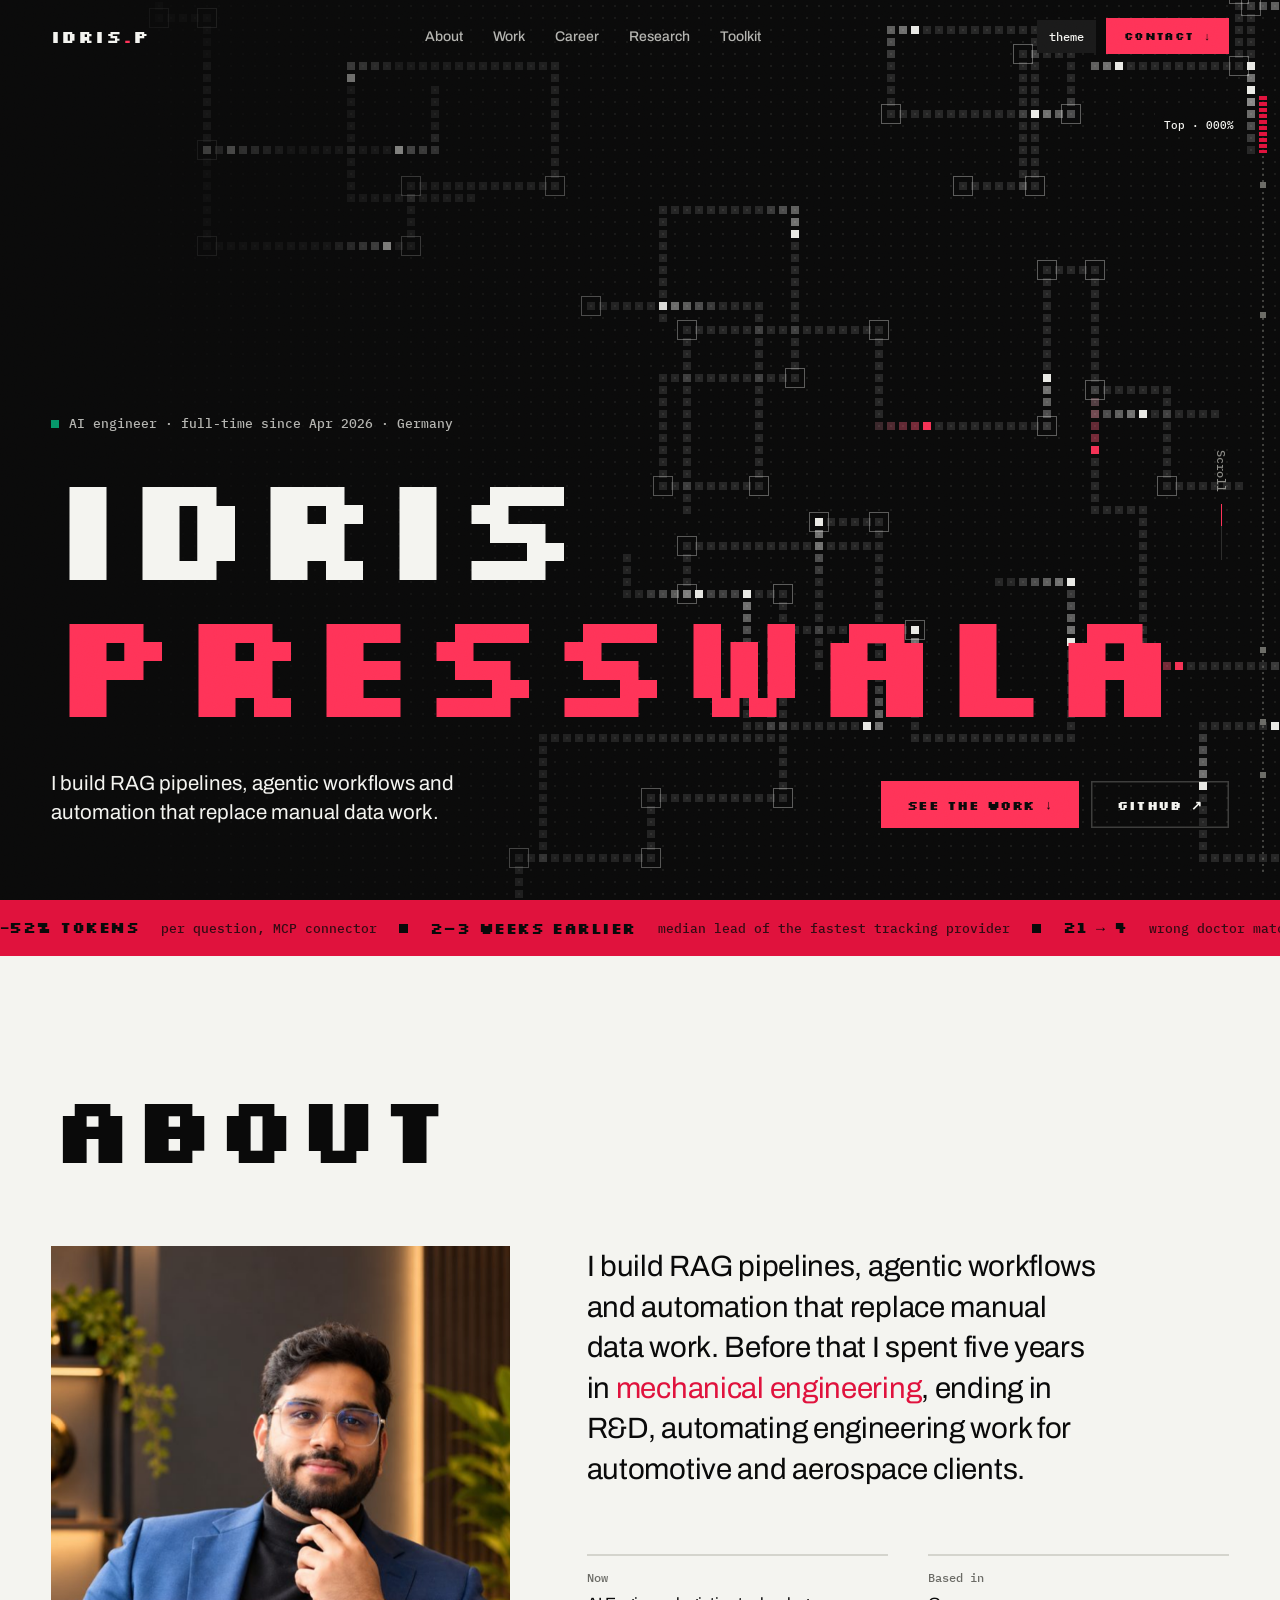
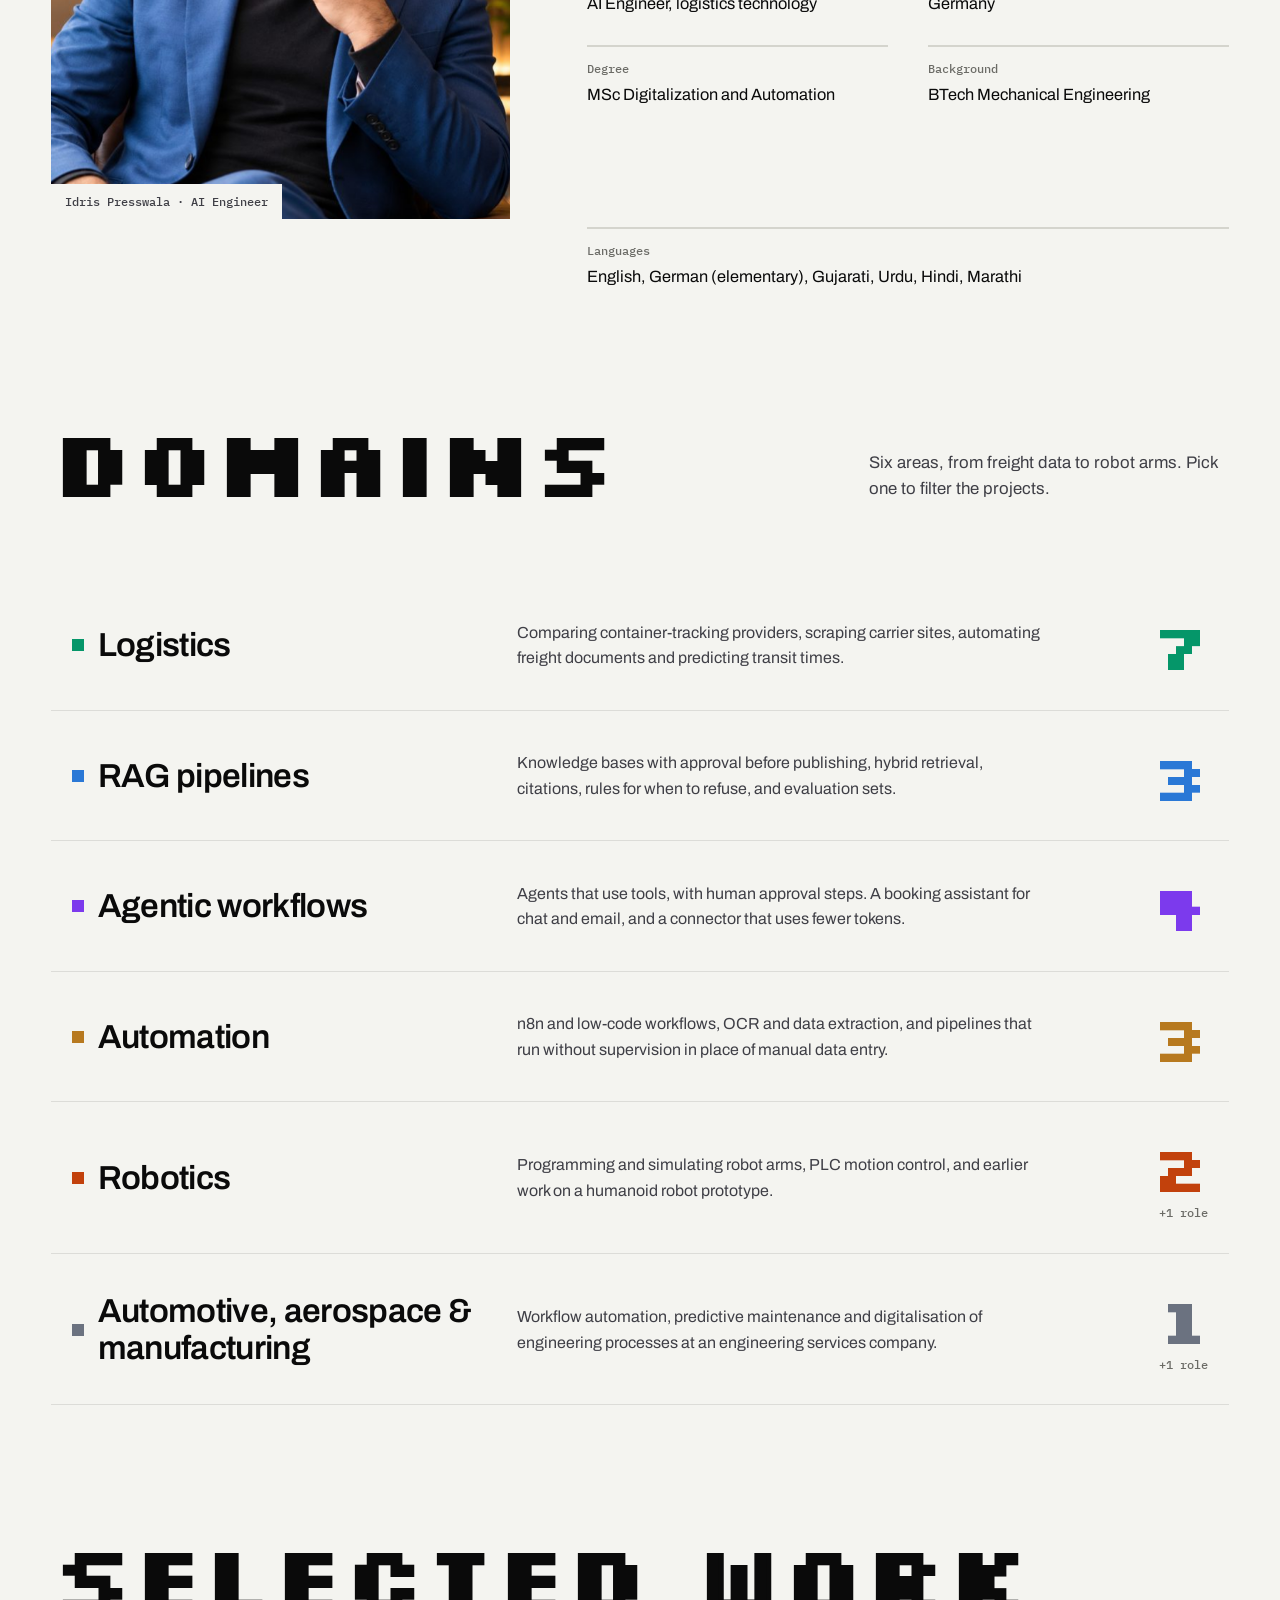
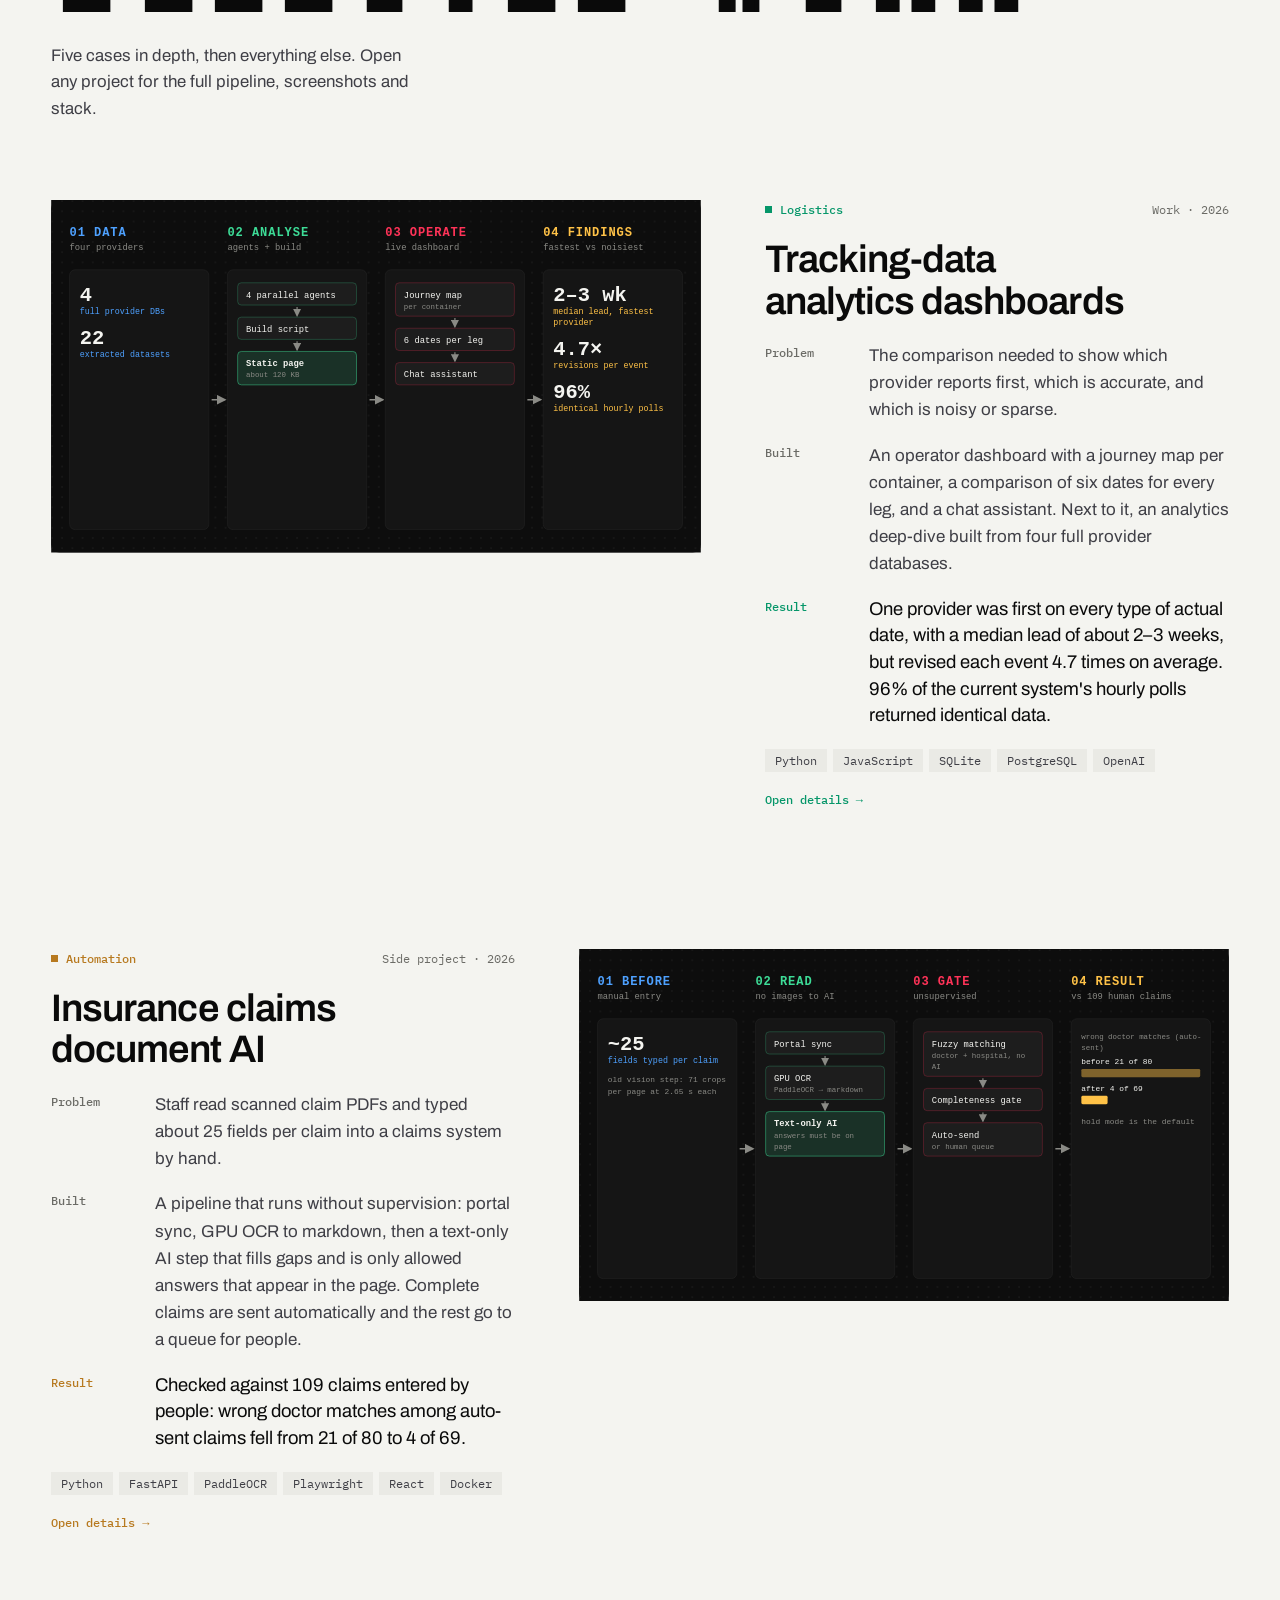
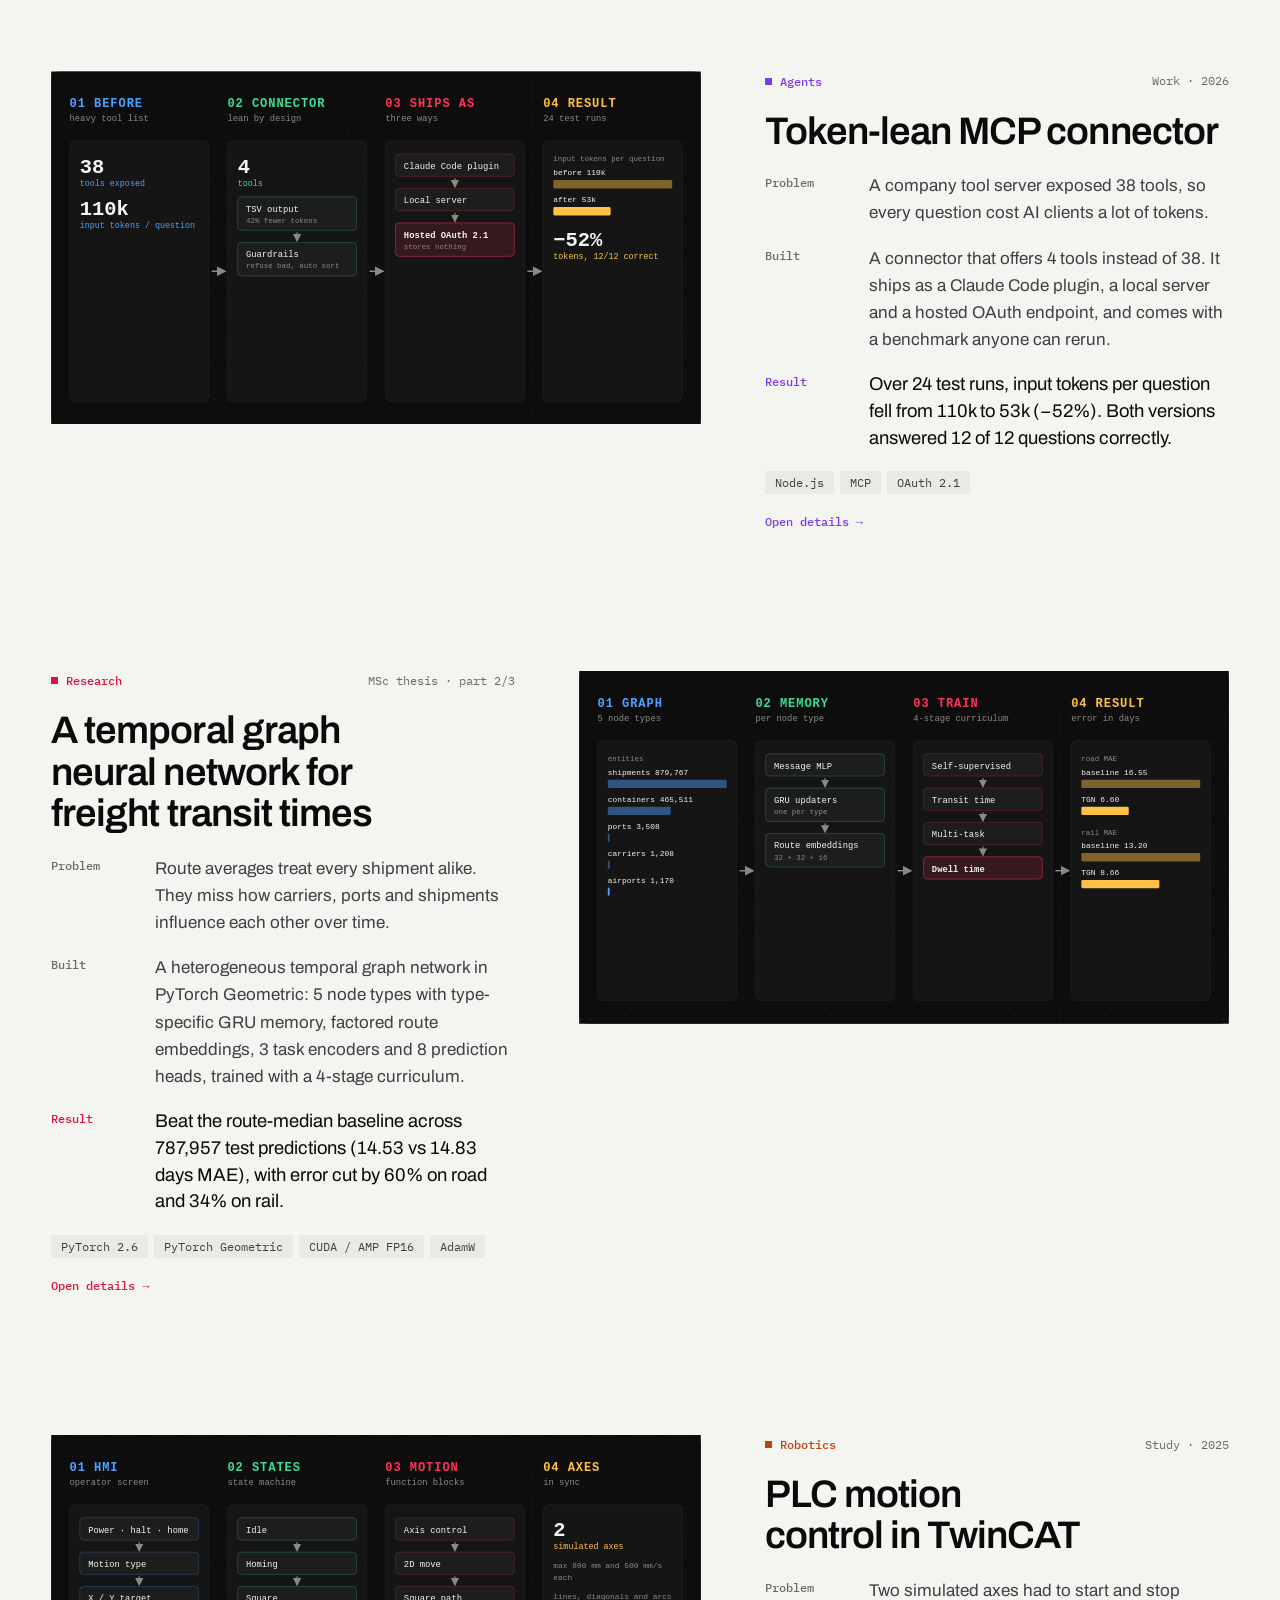
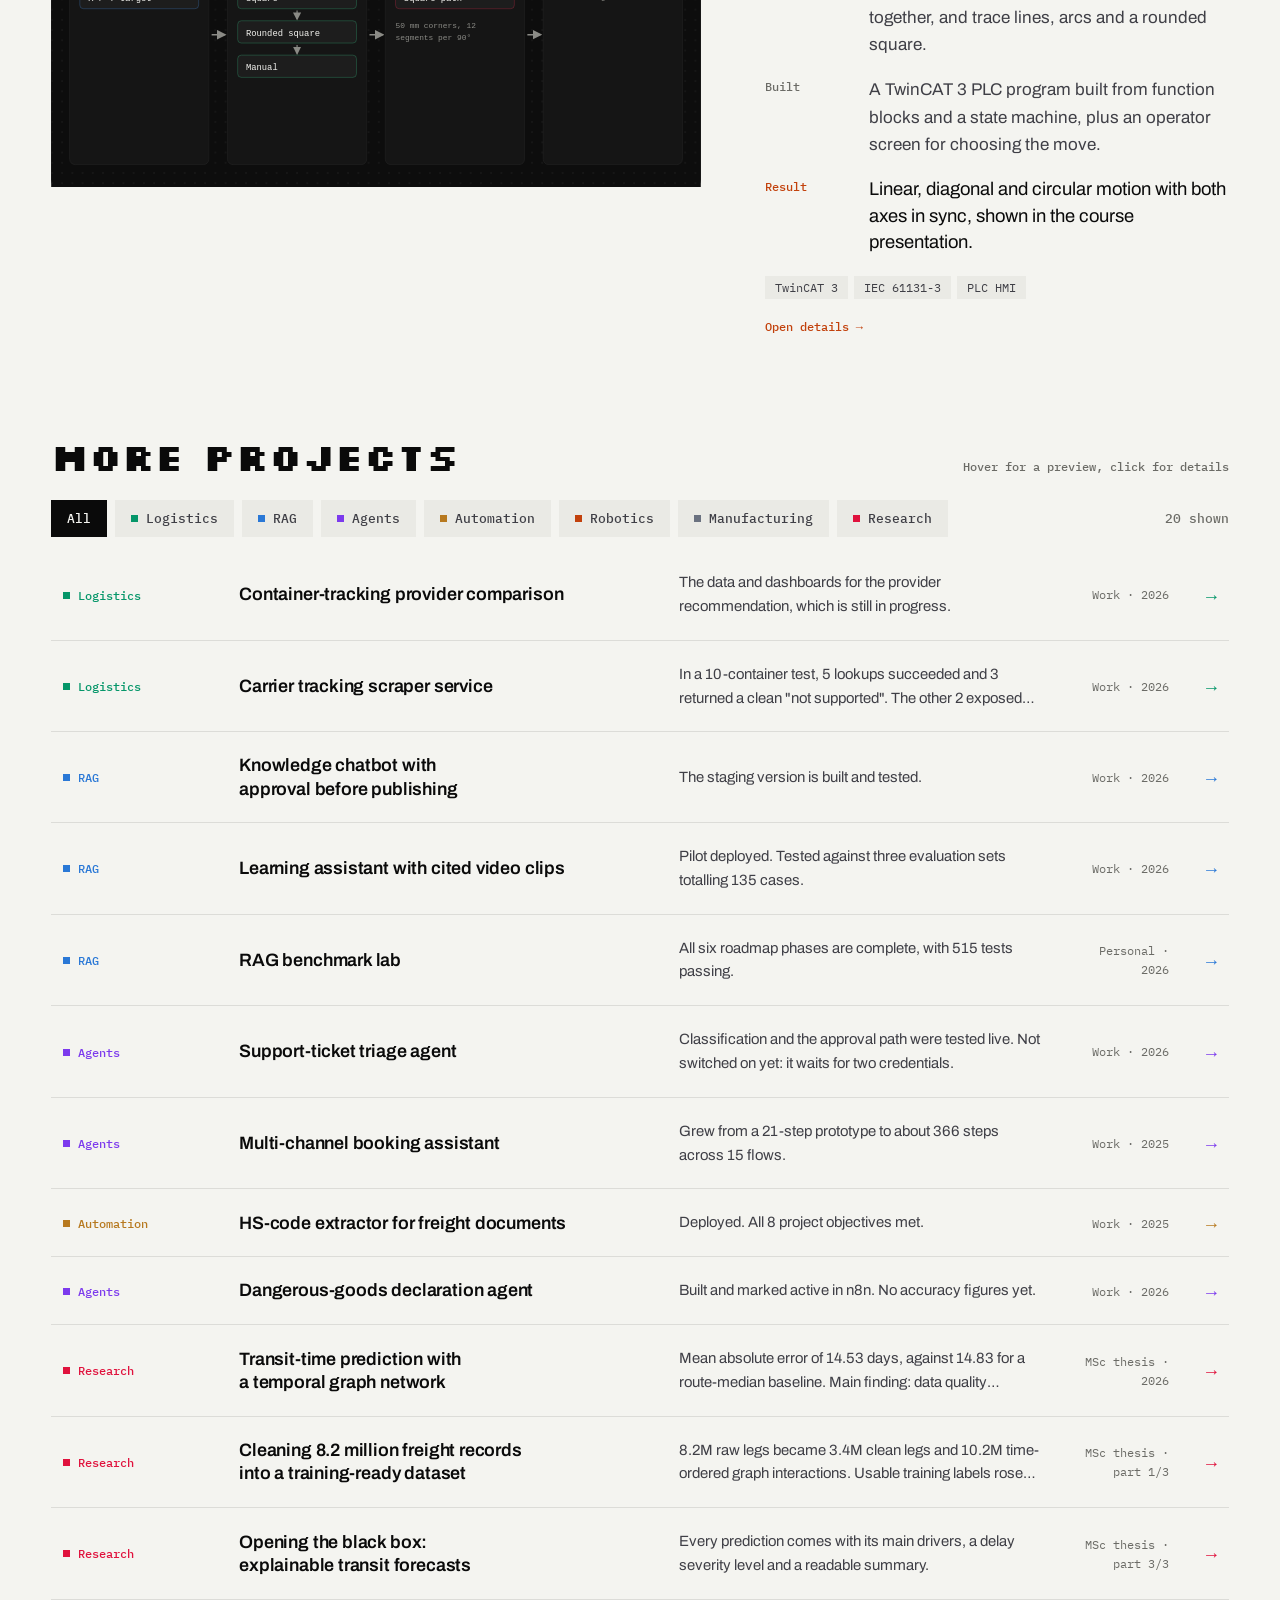
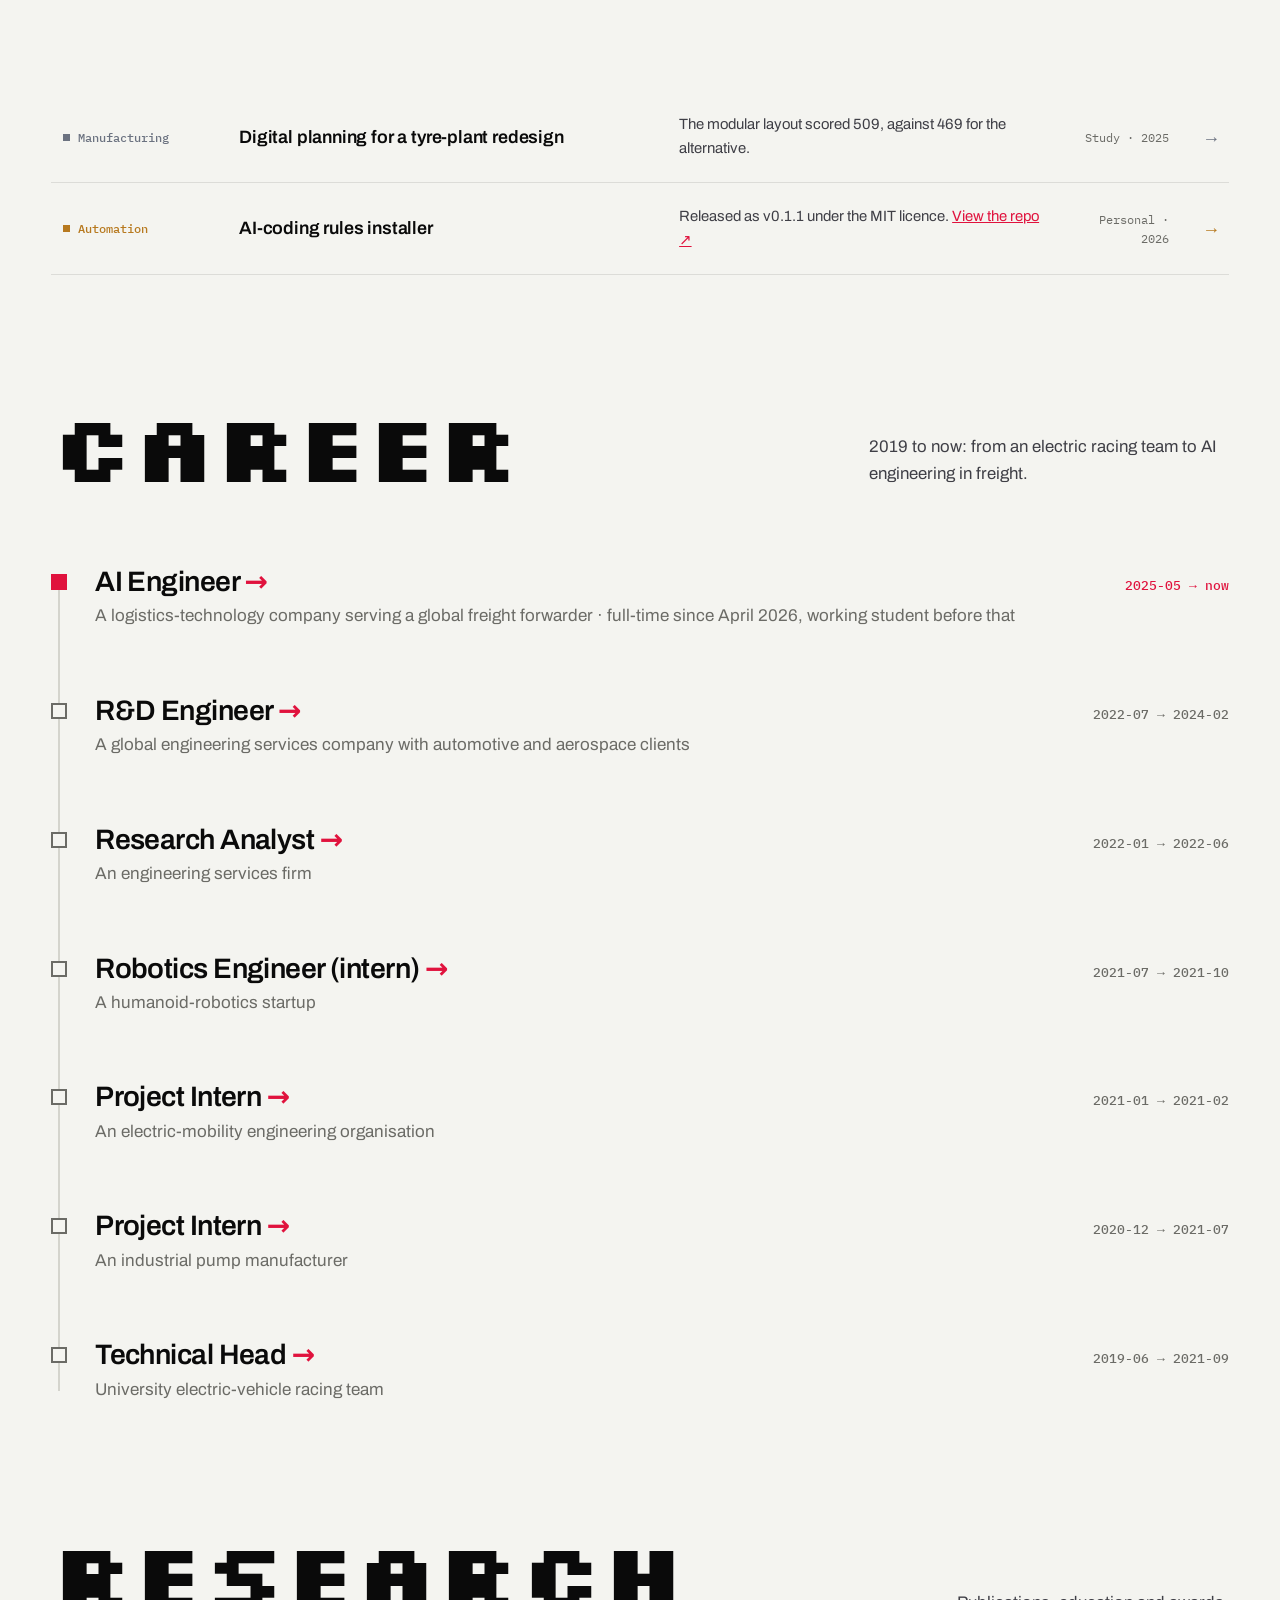
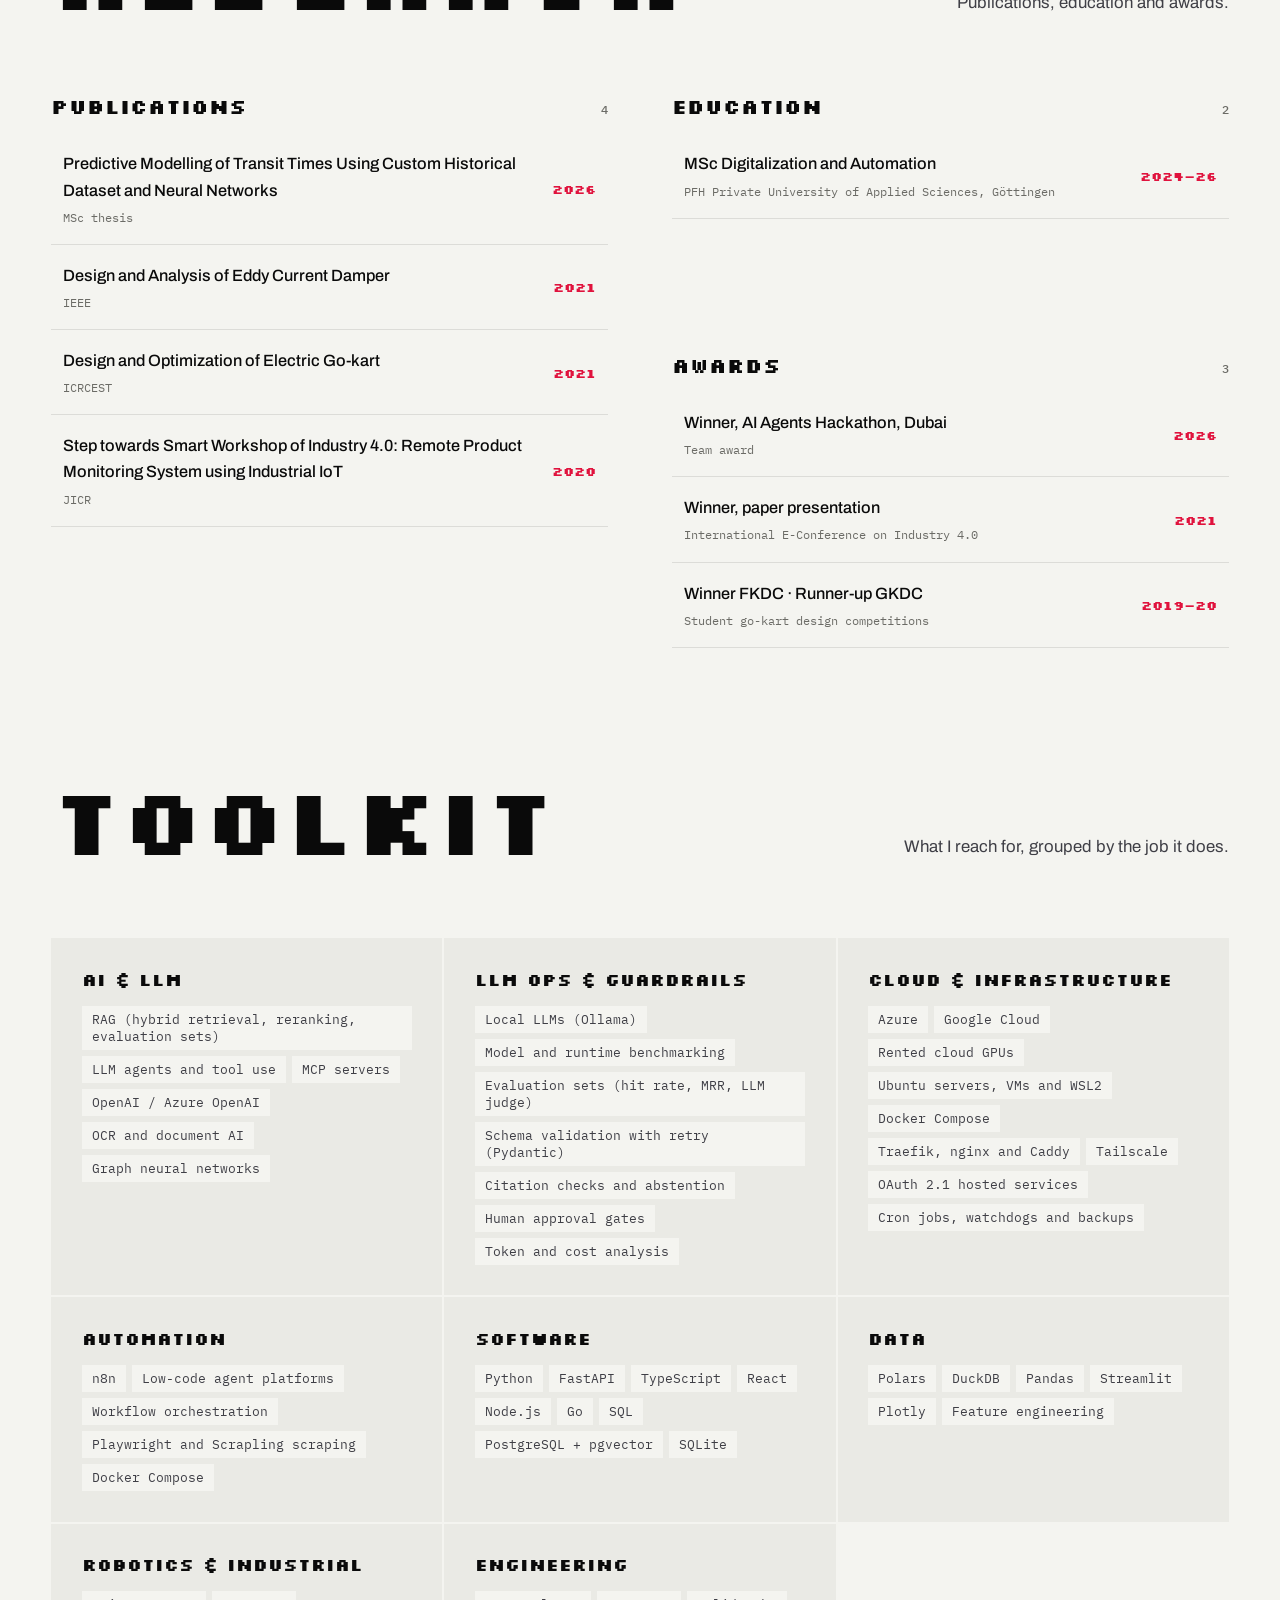
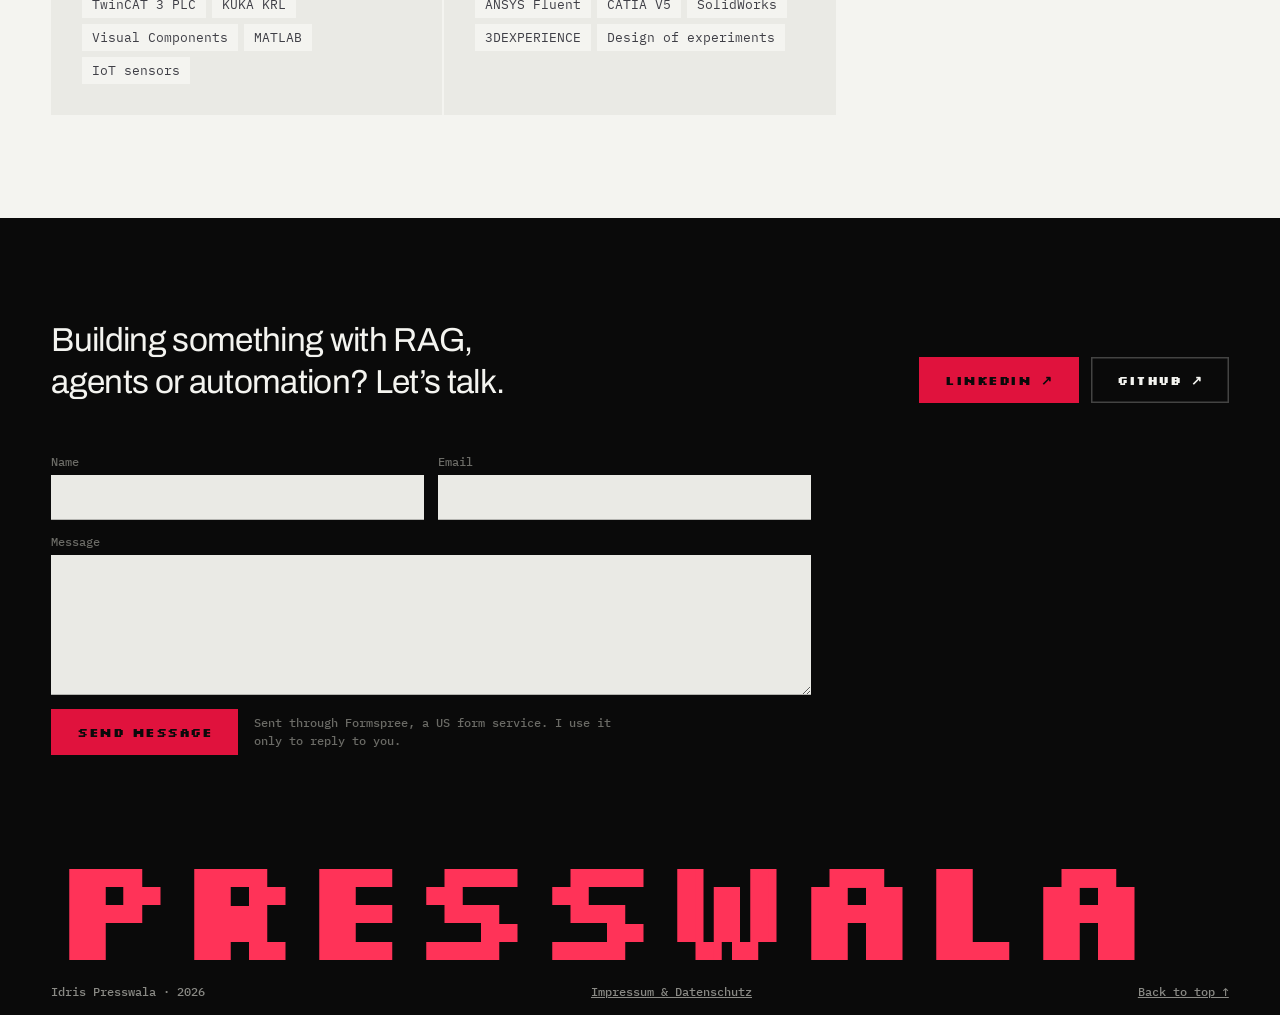
==== index.html @ 9061559e "Add infrastructure details, legal page and fix sent panel Co-Authored-By: Claude Opus 5.5 <noreply@a" ====
<!doctype html>
<html lang="en">
<head>
<meta charset="utf-8">
<meta name="viewport" content="width=device-width, initial-scale=1, viewport-fit=cover">
<title>Idris Presswala</title>
<meta name="claude:viewport-fit-sides" content="cover">
<meta name="description" content="AI engineer: RAG pipelines, agentic workflows and automation for logistics and industry.">
<link rel="stylesheet" href="fonts/fonts.css">
<style>
/* Pixel-signature, dark-first. One ink, one accent, surfaces by tone step. Motion is layered on top and switched off for reduced motion. */
:root{
  --bg:#0a0a0a; --fg:#f4f4f0; --dim:#b4b4b0; --faint:#7d7d78; --accent:#ff3358;
  --s1:#121212; --s2:#1a1a1a; --s3:#242424;
  --border:rgba(244,244,240,.1); --border-hi:rgba(244,244,240,.22); --panel:rgba(244,244,240,.05);
  --ink-on-accent:#0a0a0a;
  --ok:#34d399; --warn:#f5a623; --violet:#a78bfa; --blue:#4f9bf0; --orange:#f07a45; --grey:#a1a1aa;
  --display:"Silkscreen",ui-monospace,monospace;
  --body:"Archivo",system-ui,-apple-system,"Segoe UI",sans-serif;
  --mono:"IBM Plex Mono",ui-monospace,Consolas,monospace;
  --g:clamp(16px,4vw,56px); --max:1440px;
  --ease:cubic-bezier(.16,1,.3,1);
  color-scheme:dark;
}
@media (prefers-color-scheme:light){:root:not([data-theme="dark"]){
  --bg:#f4f4f0; --fg:#0a0a0a; --dim:#3f3f46; --faint:#6b6b66; --accent:#e0123d;
  --s1:#eaeae5; --s2:#e0e0da; --s3:#d4d4cd;
  --border:rgba(10,10,10,.1); --border-hi:rgba(10,10,10,.24); --panel:rgba(10,10,10,.04);
  --ok:#059669; --warn:#b7791f; --violet:#7c3aed; --blue:#2a78d6; --orange:#c2410c; --grey:#6b7280;
  color-scheme:light}}
:root[data-theme="light"]{
  --bg:#f4f4f0; --fg:#0a0a0a; --dim:#3f3f46; --faint:#6b6b66; --accent:#e0123d;
  --s1:#eaeae5; --s2:#e0e0da; --s3:#d4d4cd;
  --border:rgba(10,10,10,.1); --border-hi:rgba(10,10,10,.24); --panel:rgba(10,10,10,.04);
  --ok:#059669; --warn:#b7791f; --violet:#7c3aed; --blue:#2a78d6; --orange:#c2410c; --grey:#6b7280;
  color-scheme:light}

*{box-sizing:border-box}
html.lenis,html.lenis body{height:auto}
.lenis.lenis-smooth{scroll-behavior:auto!important}
.lenis.lenis-smooth [data-lenis-prevent]{overscroll-behavior:contain}
.lenis.lenis-stopped{overflow:hidden}
body{margin:0;background:var(--bg);color:var(--fg);font:400 17px/1.6 var(--body);-webkit-font-smoothing:antialiased;overflow-x:clip}
body::after{content:"";position:fixed;inset:0;pointer-events:none;z-index:90;opacity:.05;mix-blend-mode:overlay;
  background-image:url("data:image/svg+xml,%3Csvg xmlns='http://www.w3.org/2000/svg' width='160' height='160'%3E%3Cfilter id='n'%3E%3CfeTurbulence type='fractalNoise' baseFrequency='.9' numOctaves='2' stitchTiles='stitch'/%3E%3C/filter%3E%3Crect width='100%25' height='100%25' filter='url(%23n)'/%3E%3C/svg%3E")}
::selection{background:var(--accent);color:var(--ink-on-accent)}
a{color:inherit}
a:focus-visible,button:focus-visible{outline:2px solid var(--accent);outline-offset:3px}
h1,h2,h3{margin:0;text-wrap:balance}
p,dl,dd,ul,ol{margin:0}
.sr{position:absolute;width:1px;height:1px;overflow:hidden;clip:rect(0 0 0 0);white-space:nowrap}
.mono{font-family:var(--mono)}
.cap{font:500 12px/1.4 var(--mono);color:var(--faint)}
.wrap{max-width:var(--max);margin:0 auto;padding-left:max(var(--g),env(safe-area-inset-left,0px));padding-right:max(var(--g),env(safe-area-inset-right,0px))}
.pill{display:inline-flex;align-items:center;gap:8px;font:500 12px var(--mono);color:var(--c,var(--ok));white-space:nowrap}
.pill i{width:7px;height:7px;background:currentColor}

/* buttons */
.btn{--bc:var(--accent);position:relative;display:inline-flex;align-items:center;gap:10px;padding:15px 26px;font:700 13px var(--display);letter-spacing:.04em;text-decoration:none;
  background:var(--bc);color:var(--ink-on-accent);border:0;cursor:pointer;overflow:hidden;isolation:isolate;transition:transform .5s var(--ease)}
.btn::before{content:"";position:absolute;inset:0;background:var(--fg);transform:translateY(101%);transition:transform .5s var(--ease);z-index:-1}
.btn:hover::before{transform:none}
.btn.ghost{background:transparent;color:var(--fg);box-shadow:inset 0 0 0 1.5px var(--border-hi)}
.btn.ghost:hover{color:var(--bg)}
.btn .ar{display:inline-block;transition:transform .5s var(--ease)}
.btn:hover .ar{transform:translateX(4px)}
.btn:active{transform:scale(.97)}

/* top bar */
.progress{position:fixed;top:0;left:0;right:0;height:3px;background:var(--accent);transform-origin:0 50%;transform:scaleX(0);z-index:60}
/* custom scrollbar: pixel rail with a tick per section */
html.js{scrollbar-width:none}
html.js::-webkit-scrollbar{display:none}
.rail{position:fixed;right:8px;top:96px;bottom:28px;width:18px;z-index:55;cursor:pointer;display:none}
.rail::before{content:"";position:absolute;left:8px;top:0;bottom:0;width:2px;background:repeating-linear-gradient(var(--faint) 0 2px,transparent 2px 6px);opacity:.55}
.rail .tk{position:absolute;left:6px;width:6px;height:6px;padding:0;border:0;background:var(--faint);transform:translateY(-50%);cursor:pointer;transition:background-color .3s,transform .3s var(--ease)}
.rail .tk.on{background:var(--accent)}
.rail .tk:hover{transform:translateY(-50%) scale(1.6)}
.rail-thumb{position:absolute;left:5px;top:0;width:8px;background:repeating-linear-gradient(var(--accent) 0 4px,transparent 4px 6px);cursor:grab;transition:left .25s var(--ease),width .25s var(--ease)}
.rail:hover .rail-thumb,.rail.drag .rail-thumb{left:3px;width:12px}
.rail.drag .rail-thumb{cursor:grabbing}
.rail-tip{position:absolute;right:24px;top:50%;transform:translate(6px,-50%);font:500 11px var(--mono);white-space:nowrap;background:var(--fg);color:var(--bg);padding:5px 9px;opacity:0;transition:opacity .25s,transform .4s var(--ease);pointer-events:none}
.rail:hover .rail-tip,.rail.drag .rail-tip,.rail.moving .rail-tip{opacity:1;transform:translate(0,-50%)}
@media (pointer:fine) and (min-width:861px){.js .rail{display:block}.js .progress{display:none}}
.bar{position:fixed;top:0;left:0;right:0;z-index:50;transition:transform .6s var(--ease),background-color .4s}
.bar .wrap{display:flex;align-items:center;justify-content:space-between;gap:16px;height:72px}
.bar.solid{background:color-mix(in srgb,var(--bg) 92%,transparent)}
/* see-through bar only ever sits over the always-dark hero, so it takes the dark colours in both themes */
.bar:not(.solid){--fg:#f4f4f0;--dim:#b4b4b0;--accent:#ff3358;--s2:#1a1a1a;--s3:#242424;color:var(--fg)}
.bar.away{transform:translateY(-100%)}
.mark{font:700 1.15rem var(--display);letter-spacing:.06em;text-decoration:none}
.mark b{color:var(--accent);font-weight:700}
.links{display:flex;align-items:center;gap:30px}
.links a{position:relative;font:500 14px var(--body);text-decoration:none;color:var(--dim);transition:color .3s}
.links a::after{content:"";position:absolute;left:0;right:0;bottom:-4px;height:2px;background:var(--accent);transform:scaleX(0);transform-origin:100% 50%;transition:transform .5s var(--ease)}
.links a:hover{color:var(--fg)}
.links a:hover::after{transform:scaleX(1);transform-origin:0 50%}
.bar-end{display:flex;align-items:center;gap:10px}
.theme{font:500 12px var(--mono);padding:9px 12px;border:0;background:var(--s2);color:var(--fg);cursor:pointer;transition:background .3s}
.theme:hover{background:var(--s3)}
.bar .btn{padding:11px 18px;font-size:11px}

/* hero: always dark, so the drawn pipeline grid sits on its own ground in both themes */
.hero{--fg:#f4f4f0;--dim:#b4b4b0;--faint:#8a8a85;--accent:#ff3358;--border-hi:rgba(244,244,240,.22);--bg:#0a0a0a;--s2:#1a1a1a;
  position:relative;min-height:100svh;background:#0a0a0a;color:var(--fg);overflow:hidden;display:flex;flex-direction:column;justify-content:flex-end}
.hero-art{position:absolute;inset:0;pointer-events:none}
.hero-art .pz{position:absolute;inset:-4%;will-change:transform}
.hero-art canvas{width:100%;height:100%;display:block;
  -webkit-mask-image:linear-gradient(90deg,transparent 8%,#000 55%);mask-image:linear-gradient(90deg,transparent 8%,#000 55%)}
.hero-in{position:relative;width:100%;padding-top:140px;padding-bottom:clamp(40px,8vh,96px)}
.status{display:inline-flex;align-items:center;gap:10px;font:500 13px var(--mono);color:var(--dim);margin-bottom:clamp(20px,3vh,36px)}
.status i{width:8px;height:8px;background:var(--ok);animation:blink 2s steps(2,jump-none) infinite}
@keyframes blink{50%{opacity:.25}}
.name{font:700 clamp(3rem,11.6vw,12.5rem)/.86 var(--display);letter-spacing:-.01em;display:flex;flex-direction:column}
.name .ln{display:block;overflow:hidden;padding-bottom:.06em}
.name .ln:last-child{color:var(--accent)}
.name .ch{display:inline-block}
/* Silkscreen's bold W fills in solid; use the regular W thickened sideways so it stays readable */
.w{display:inline-block;font-weight:400;text-shadow:.06em 0 currentColor;margin-right:.06em}
.hero-foot{display:grid;grid-template-columns:minmax(0,1.1fr) auto;align-items:end;gap:32px;margin-top:clamp(28px,4vh,48px)}
.lede{font:400 clamp(1.15rem,1.6vw,1.5rem)/1.45 var(--body);max-width:34ch;color:var(--fg)}
.cta{display:flex;flex-wrap:wrap;gap:12px}
.cue{position:absolute;right:var(--g);top:50%;writing-mode:vertical-rl;font:500 12px var(--mono);color:var(--faint);text-decoration:none;display:flex;align-items:center;gap:12px}
.cue::after{content:"";width:1.5px;height:56px;background:linear-gradient(var(--accent),var(--accent)) 0 0/100% 40% no-repeat,rgba(244,244,240,.15);animation:cue 2.2s var(--ease) infinite}
@keyframes cue{0%{background-position:0 -100%}100%{background-position:0 250%}}

/* ticker */
.ticker{background:var(--accent);color:var(--ink-on-accent);overflow:hidden;padding:18px 0;font:700 15px var(--display);letter-spacing:.03em;white-space:nowrap}
.track{display:flex;width:max-content;animation:tick 48s linear infinite}
.ticker:hover .track{animation-play-state:paused}
.track ul{display:flex;list-style:none;padding:0;margin:0}
.track li{display:flex;align-items:center;gap:22px;padding-right:22px}
.track li::after{content:"";width:9px;height:9px;background:currentColor}
.track b{font-weight:700}
.track span{font:500 13px var(--mono);letter-spacing:0;opacity:.8}
@keyframes tick{to{transform:translateX(-50%)}}

/* section rhythm */
.sec{padding-block:clamp(80px,10vw,150px) 0;scroll-margin-top:40px}
.sec-head{display:flex;justify-content:space-between;align-items:flex-end;gap:24px;flex-wrap:wrap;margin-bottom:clamp(40px,6vw,80px)}
.sec-head h2{font:700 clamp(2.6rem,7.4vw,7rem)/.9 var(--display);letter-spacing:-.01em}
.sec-head p{color:var(--dim);max-width:36ch;font-size:1.05rem}

/* about */
.about-grid{display:grid;grid-template-columns:minmax(0,5fr) minmax(0,7fr);gap:clamp(32px,6vw,96px);align-items:start}
.portrait{position:relative;overflow:hidden;background:var(--s1)}
.photo{display:block;width:100%;height:auto;aspect-ratio:4/5;object-fit:cover;object-position:50% 22%;transform:scale(1.12);will-change:transform}
.portrait figcaption{position:absolute;left:0;bottom:0;background:var(--bg);padding:10px 14px;font:500 12px var(--mono);color:var(--dim)}
.statement{font:400 clamp(1.35rem,2.3vw,2.1rem)/1.38 var(--body);letter-spacing:-.01em;max-width:30ch}
.statement em{font-style:normal;color:var(--accent)}
.meta{display:grid;grid-template-columns:repeat(2,minmax(0,1fr));gap:28px 40px;margin-top:clamp(40px,5vw,64px)}
.meta div{padding-top:16px;box-shadow:inset 0 2px 0 var(--s3)}
.meta dt{font:500 12px var(--mono);color:var(--faint);margin-bottom:6px}
.meta dd{font-size:1.02rem}
.meta .wide{grid-column:1 / -1}

/* domains: big rows that fill with their hue */
.tiles{display:flex;flex-direction:column}
.tile{all:unset;box-sizing:border-box;cursor:pointer;position:relative;isolation:isolate;display:grid;grid-template-columns:minmax(0,4fr) minmax(0,5fr) auto;align-items:center;gap:24px;
  padding:clamp(22px,2.6vw,36px) clamp(12px,1.6vw,24px);box-shadow:inset 0 -1px 0 var(--border);transition:color .5s var(--ease)}
.tile::before{content:"";position:absolute;inset:0;background:var(--c);transform:scaleY(0);transform-origin:50% 100%;transition:transform .6s var(--ease);z-index:-1}
.tile:hover::before,.tile:focus-visible::before{transform:scaleY(1)}
.tile:hover,.tile:focus-visible{color:var(--ink-on-accent)}
.tile:focus-visible{outline:2px solid var(--accent);outline-offset:-2px}
.tile-top{display:contents}
.tile-name{display:flex;align-items:center;gap:14px;font:600 clamp(1.3rem,2.6vw,2.3rem)/1.1 var(--body);letter-spacing:-.02em;transition:transform .6s var(--ease)}
.tile-name i{width:12px;height:12px;background:var(--c);flex:none;transition:background .3s}
.tile:hover .tile-name{transform:translateX(14px)}
.tile:hover .tile-name i{background:var(--ink-on-accent)}
.tile p{color:var(--dim);font-size:1rem;grid-column:2;grid-row:1;transition:color .4s}
.tile:hover p{color:var(--ink-on-accent)}
.num{font:700 clamp(2.6rem,5vw,4.6rem)/1 var(--display);color:var(--c);white-space:nowrap;text-align:right;min-width:2.5ch;transition:color .3s}
.tile:hover .num{color:var(--ink-on-accent)}
.num small{display:block;font:500 12px var(--mono);color:var(--faint);margin-top:6px;transition:color .3s}
.tile:hover .num small{color:var(--ink-on-accent)}

/* projects */
.filters{display:flex;flex-wrap:wrap;gap:8px;align-items:center;margin-bottom:clamp(40px,5vw,72px)}
.chip{font:500 13px var(--mono);padding:10px 16px;border:0;background:var(--s1);color:var(--dim);cursor:pointer;display:inline-flex;align-items:center;gap:8px;transition:background .3s,color .3s,transform .4s var(--ease)}
.chip i{width:7px;height:7px;background:var(--c,var(--fg))}
.chip:hover{background:var(--s2);color:var(--fg)}
.chip:active{transform:scale(.96)}
.chip[aria-pressed="true"]{background:var(--fg);color:var(--bg)}
.chip[aria-pressed="true"] i{background:var(--c,var(--bg))}
#shown{margin-left:auto;font:500 13px var(--mono);color:var(--faint)}
.proj{position:relative;cursor:pointer;min-width:0}
.proj h3{font:600 1.1rem/1.3 var(--body)}
.open{all:unset;cursor:pointer}
.open::after{content:"";position:absolute;inset:0;z-index:2}
.open:focus-visible::after{outline:2px solid var(--accent);outline-offset:2px}
.proj a{position:relative;z-index:3}
.thumb{background:#0d0d0d;overflow:hidden}
.thumb svg,.dlg-flow svg{display:block;width:100%;height:auto}
.thumb .shot{display:block;width:100%;aspect-ratio:1400/760;object-fit:cover;object-position:top}
.fl-box{fill:var(--panel);stroke:var(--border-hi)}
.fl-out{stroke:var(--c)}
.fl-txt{fill:var(--fg);font:500 13px var(--mono)}
.fl-num{fill:var(--faint);font:500 10px var(--mono)}
.fl-arr{stroke:var(--c);fill:none;stroke-width:1.5}
.fl-dot{fill:var(--c)}
.fields{display:flex;flex-direction:column;gap:18px}
.fields div{display:grid;grid-template-columns:5.5rem minmax(0,1fr);gap:16px}
.fields dt{font:500 12px/1.9 var(--mono);color:var(--faint)}
.fields dd{color:var(--dim)}
.fields .res dt{color:var(--c)}
.fields .res dd{color:var(--fg)}
.fields a{color:var(--accent)}
.stack{display:flex;flex-wrap:wrap;gap:6px}
.stack span{font:400 12px var(--mono);padding:4px 10px;background:var(--s1);color:var(--dim)}
.proj-more{font:500 12px var(--mono);color:var(--c)}

/* featured: big alternating case blocks */
.feat-list{display:flex;flex-direction:column;gap:clamp(96px,11vw,168px)}
.feat{display:grid;grid-template-columns:minmax(0,7fr) minmax(0,5fr);grid-template-areas:"pic top" "pic ttl" "pic fld" "pic stk" "pic more";grid-template-rows:auto auto 1fr auto auto;column-gap:clamp(32px,5vw,80px);row-gap:20px}
.feat:nth-child(even){grid-template-columns:minmax(0,5fr) minmax(0,7fr);grid-template-areas:"top pic" "ttl pic" "fld pic" "stk pic" "more pic"}
.feat .proj-top{grid-area:top;display:flex;justify-content:space-between;gap:12px}
.feat .proj-top .mono{font-size:12px;color:var(--faint)}
.feat h3{grid-area:ttl;font:600 clamp(1.7rem,3vw,2.75rem)/1.08 var(--body);letter-spacing:-.025em;transition:color .4s}
.feat:hover h3{color:var(--c)}
.feat .thumb{grid-area:pic;align-self:start;position:relative}
.feat .thumb .shot{transition:transform 1.2s var(--ease)}
.feat:hover .thumb .shot{transform:scale(1.04)}
.feat .thumb::after{content:"Open case";position:absolute;right:16px;bottom:16px;padding:12px 18px;background:var(--c);color:#0a0a0a;font:700 12px var(--display);letter-spacing:.04em;
  transform:translateY(calc(100% + 24px));transition:transform .6s var(--ease)}
.feat:hover .thumb::after{transform:none}
.feat .fields{grid-area:fld}
.feat .fields .res dd{font-size:1.15rem;line-height:1.45}
.feat .stack{grid-area:stk}
.feat .proj-more{grid-area:more}

/* the rest: dense rows with a floating preview */
.rest-head{display:flex;align-items:baseline;justify-content:space-between;gap:16px;margin:clamp(72px,8vw,120px) 0 24px}
.rest-head h3{font:700 clamp(1.6rem,3vw,2.6rem)/1 var(--display)}
.rest{display:flex;flex-direction:column}
.row{display:grid;grid-template-columns:9.5rem minmax(0,1.15fr) minmax(0,1fr) 6.5rem 1.5rem;align-items:center;gap:24px;padding:22px 12px;box-shadow:inset 0 -1px 0 var(--border);transition:background .4s,padding .6s var(--ease)}
.row .proj-top{display:contents}
.row .pill{grid-column:1;grid-row:1}
.row .proj-top .mono{grid-column:4;grid-row:1;font-size:12px;color:var(--faint);text-align:right}
.row h3{grid-column:2;grid-row:1;font-size:clamp(1.05rem,1.4vw,1.25rem);letter-spacing:-.01em;transition:transform .6s var(--ease)}
.row .fields{grid-column:3;grid-row:1}
.row .fields div:not(.res){display:none}
.row .fields .res{display:block}
.row .fields .res dt{display:none}
.row .fields .res dd{color:var(--dim);font-size:.93rem;display:-webkit-box;-webkit-line-clamp:2;-webkit-box-orient:vertical;overflow:hidden}
.row .thumb,.row .stack{display:none}
.row .proj-more{grid-column:5;grid-row:1;font-size:0;justify-self:end}
.row .proj-more::before{content:"→";font:500 18px var(--mono);display:inline-block;transition:transform .5s var(--ease)}
.row:hover{background:var(--s1)}
.row:hover h3{transform:translateX(10px);color:var(--c)}
.row:hover .proj-more::before{transform:translateX(4px) rotate(-45deg)}
.peek{position:fixed;left:0;top:0;width:min(380px,30vw);pointer-events:none;z-index:40;opacity:0;transform:translate3d(-50%,-50%,0) scale(.85);transition:opacity .35s,scale .5s var(--ease);background:#0d0d0d}
.peek.on{opacity:1;scale:1.17}
.peek img{display:block;width:100%;height:auto}

/* career: a line that fills as you scroll */
.pipe{position:relative;--p:0}
.pipe::before,.pipe::after{content:"";position:absolute;left:7px;top:12px;bottom:12px;width:2px;background:var(--s3)}
.pipe::after{background:var(--accent);transform-origin:50% 0;transform:scaleY(var(--p))}
.step{display:grid;grid-template-columns:16px minmax(0,1fr) auto;gap:6px 28px;padding:0 0 clamp(40px,5vw,64px);position:relative}
.step:last-child{padding-bottom:0}
.node{width:16px;height:16px;background:var(--bg);box-shadow:inset 0 0 0 2px var(--faint);margin-top:9px;position:relative;z-index:1;transition:background .4s,box-shadow .4s}
.step.lit .node{background:var(--accent);box-shadow:none}
.step.now .node{background:var(--accent);box-shadow:none;animation:pulse 1.8s ease-in-out infinite;color:var(--accent)}
.step-role{font:600 clamp(1.3rem,2.2vw,1.85rem)/1.2 var(--body);letter-spacing:-.02em}
.step-org{color:var(--faint);margin-top:4px}
.step-when{font:500 13px var(--mono);color:var(--faint);text-align:right;white-space:nowrap;font-variant-numeric:tabular-nums;padding-top:12px}
.step.now .step-when{color:var(--accent)}
.step ul{grid-column:2 / 4;padding-left:20px;color:var(--dim);display:flex;flex-direction:column;gap:6px;margin-top:14px;max-width:72ch}
.step li::marker{color:var(--accent)}
@keyframes pulse{0%,100%{box-shadow:0 0 0 0 currentColor}50%{box-shadow:0 0 0 7px transparent}}

/* research & education */
.two{display:grid;grid-template-columns:repeat(2,minmax(0,1fr));gap:clamp(32px,5vw,80px)}
.box{display:flex;flex-direction:column;min-width:0}
.box-head{font:700 1.25rem var(--display);display:flex;justify-content:space-between;align-items:baseline;gap:8px;padding-bottom:14px}
.box-head>span{font:500 12px var(--mono);color:var(--faint)}
.box .box-head:not(:first-child){margin-top:48px}
.docs{display:flex;flex-direction:column}
.doc{display:grid;grid-template-columns:minmax(0,1fr) auto;gap:4px 20px;padding:18px 12px;box-shadow:inset 0 -1px 0 var(--border);transition:background .4s,padding .6s var(--ease)}
.doc:hover{background:var(--s1);padding-left:20px}
.doc b{font-weight:500;font-size:1.02rem}
.doc .mono{font-size:12px;color:var(--faint)}
.doc .yr{font:700 13px var(--display);color:var(--accent);grid-row:1 / 3;grid-column:2;align-self:center}

/* toolkit */
.skills{display:grid;grid-template-columns:repeat(3,minmax(0,1fr));gap:2px;background:var(--bg)}
.skills>div{background:var(--s1);padding:clamp(22px,2.4vw,34px);display:flex;flex-direction:column;gap:16px;min-width:0;transition:background .4s}
.skills>div:hover{background:var(--s2)}
.skills .cap{font:700 1.05rem var(--display);color:var(--fg)}
.skills p{display:flex;flex-wrap:wrap;gap:6px}
.skills p span{font:400 13px var(--mono);padding:5px 10px;background:var(--bg);color:var(--dim);transition:background .3s,color .3s}
.skills p span:hover{background:var(--accent);color:var(--ink-on-accent)}

/* footer: the name returns at full width */
footer{margin-top:clamp(64px,8vw,120px);background:#0a0a0a;color:#f4f4f0;padding-top:clamp(64px,8vw,120px);overflow:hidden}
.foot-top{display:flex;justify-content:space-between;align-items:flex-end;gap:32px;flex-wrap:wrap}
.foot-top p{font:400 clamp(1.4rem,2.6vw,2.3rem)/1.25 var(--body);letter-spacing:-.02em;max-width:24ch}
.foot-links{display:flex;gap:12px;flex-wrap:wrap}
footer .btn.ghost{color:#f4f4f0;box-shadow:inset 0 0 0 1.5px rgba(244,244,240,.25)}
footer .btn::before{background:#f4f4f0}
footer .btn.ghost:hover{color:#0a0a0a}
.giant{display:block;font:700 clamp(2.4rem,11.4vw,13rem)/.8 var(--display);letter-spacing:-.02em;margin-top:clamp(48px,7vw,110px);white-space:nowrap;color:#ff3358}
.giant .ch{display:inline-block;transition:transform .5s var(--ease),color .3s}
.giant .ch:hover{transform:translateY(-12%);color:#f4f4f0}
.foot-base{display:flex;justify-content:space-between;gap:12px;flex-wrap:wrap;padding:22px 0 calc(22px + env(safe-area-inset-bottom,0px));font:500 12px var(--mono);color:#8a8a85}

/* project pop-up */
dialog{width:min(1040px,calc(100vw - 32px));max-height:calc(100dvh - 32px);padding:0;border:0;background:var(--bg);color:var(--fg);overflow:auto;overscroll-behavior:contain;scrollbar-width:thin;scrollbar-color:var(--accent) transparent}
dialog::backdrop{background:rgba(0,0,0,.72)}
dialog[open]{animation:dlg .6s var(--ease)}
dialog[open]::backdrop{animation:fade .4s ease-out}
@keyframes dlg{from{opacity:0;transform:translateY(40px) scale(.98)}}
@keyframes fade{from{opacity:0}}
.dlg-head{position:sticky;top:0;z-index:2;display:flex;justify-content:space-between;align-items:center;gap:12px;padding:16px clamp(18px,3vw,36px);background:var(--bg);box-shadow:0 1px 0 var(--border)}
.dlg-head .proj-top{display:flex;gap:16px;align-items:center}
.dlg-head .proj-top .mono{font-size:12px;color:var(--faint)}
.dlg-close{font:700 11px var(--display);letter-spacing:.04em;padding:10px 16px;border:0;background:var(--s2);color:var(--fg);cursor:pointer;white-space:nowrap;flex:none;transition:background .3s,color .3s}
.dlg-close:hover{background:var(--accent);color:var(--ink-on-accent)}
.dlg-body{padding:clamp(20px,3vw,36px);display:grid;grid-template-columns:240px minmax(0,1fr);gap:clamp(24px,3vw,44px)}
.dlg-body h3{font:700 clamp(1.5rem,3vw,2.4rem)/1.05 var(--display);grid-column:1 / -1}
.dlg-side{display:flex;flex-direction:column;gap:12px}
.dlg-flow{padding:14px;background:var(--s1)}
.dlg-flow svg{max-width:240px;margin:0 auto}
.dlg-main{display:flex;flex-direction:column;gap:20px;min-width:0}
.dlg-role{color:var(--dim);font-size:1.05rem}
.dlg-more{list-style:none;padding:0;display:flex;flex-direction:column;gap:10px}
.dlg-more li{display:grid;grid-template-columns:auto minmax(0,1fr);gap:12px;color:var(--dim)}
.dlg-more li::before{content:"";width:8px;height:8px;background:var(--c);margin-top:9px}
.shots{display:grid;gap:14px}
.shots figure{margin:0;background:var(--s1)}
.shots img{display:block;width:100%;height:auto}
.shots figcaption{font:500 12px var(--mono);color:var(--faint);padding:10px 12px}
html:has(dialog[open]){overflow:hidden}

/* category hues */
[data-k="logistics"]{--c:var(--ok)} [data-k="rag"]{--c:var(--blue)} [data-k="agents"]{--c:var(--violet)}
[data-k="automation"]{--c:var(--warn)} [data-k="robotics"]{--c:var(--orange)} [data-k="manufacturing"]{--c:var(--grey)}
[data-k="research"]{--c:var(--accent)}

/* motion: content is visible without script; .js arms the entrances */
@media (prefers-reduced-motion:no-preference){
  /* animation, not transition, so the hover transitions on the same elements survive */
  .js [data-r]{opacity:0}
  .js [data-r].in{animation:rise 1.1s var(--ease) both;animation-delay:calc(var(--i,0) * 80ms)}
  .js .feat .thumb{clip-path:inset(12% 12% 12% 12%);transition:clip-path 1.4s var(--ease)}
  .js .feat.in .thumb{clip-path:inset(0)}
  .js .feat .thumb .shot{scale:1.25;transition:scale 1.6s var(--ease),transform 1.2s var(--ease)}
  .js .feat.in .thumb .shot{scale:1}
  .js .name .ch{transform:translateY(105%);animation:up 1s var(--ease) forwards;animation-delay:calc(.15s + var(--i) * 45ms)}
  .js .hero .status,.js .hero-foot{opacity:0;animation:rise 1.1s var(--ease) forwards}
  .js .hero .status{animation-delay:.1s}.js .hero-foot{animation-delay:.75s}
  .js .hero-art .pz{animation:drift 2.8s var(--ease) backwards}
  .js .giant .ch{transform:translateY(100%);transition:transform 1s var(--ease);transition-delay:calc(var(--i) * 45ms)}
  .js .giant.in .ch{transform:none}
}
@keyframes up{to{transform:none}}
@keyframes rise{from{opacity:0;transform:translateY(28px)}to{opacity:1;transform:none}}
@keyframes drift{from{opacity:0;transform:scale(1.15)}}
@media (prefers-reduced-motion:reduce){
  .track{animation:none;flex-wrap:wrap}.track ul+ul{display:none}
  .status i,.step.now .node,.cue::after{animation:none}
  .photo{transform:none}
  *,*::before,*::after{transition-duration:.01ms!important}
}

@media (max-width:1100px){
  .row{grid-template-columns:8.5rem minmax(0,1fr) 5.5rem 1.5rem}
  .row .fields{display:none}
  .row .proj-top .mono{grid-column:3}
  .row .proj-more{grid-column:4}
  .skills{grid-template-columns:repeat(2,minmax(0,1fr))}
}
@media (max-width:860px){
  .links{display:none}
  .hero-foot{grid-template-columns:minmax(0,1fr)}
  .cue{display:none}
  .about-grid,.two{grid-template-columns:minmax(0,1fr)}
  .portrait{max-width:420px}
  .tile{grid-template-columns:minmax(0,1fr) auto;gap:10px 16px}
  .tile p{grid-column:1 / -1;grid-row:2}
  .feat,.feat:nth-child(even){grid-template-columns:minmax(0,1fr);grid-template-areas:"top" "ttl" "pic" "fld" "stk" "more";grid-template-rows:none}
  .feat .thumb::after{display:none}
  .peek{display:none}
}
@media (max-width:620px){
  body{font-size:16px}
  .name{font-size:11.4vw;white-space:nowrap}
  .hero-art canvas{-webkit-mask-image:linear-gradient(180deg,#000 20%,transparent 62%);mask-image:linear-gradient(180deg,#000 20%,transparent 62%)}
  .bar .btn{display:none}
  .meta{grid-template-columns:minmax(0,1fr)}
  .row{grid-template-columns:minmax(0,1fr) 1.5rem;gap:6px 12px;padding:20px 4px}
  .row .pill{grid-column:1;grid-row:1}
  .row h3{grid-column:1;grid-row:2}
  .row .proj-top .mono{grid-column:1;grid-row:3;text-align:left}
  .row .proj-more{grid-column:2;grid-row:1 / 4;align-self:center}
  .skills{grid-template-columns:minmax(0,1fr)}
  .step{grid-template-columns:16px minmax(0,1fr);gap:4px 18px}
  .step-when{grid-column:2;text-align:left;grid-row:2;padding-top:0}
  .step ul{grid-column:2;grid-row:3}
  .fields div{grid-template-columns:minmax(0,1fr);gap:2px}
  .dlg-body{grid-template-columns:minmax(0,1fr)}
  #shown{margin-left:0;width:100%}
}
/* filters sit with the "more projects" list */
.proj[hidden]{display:none}
.rest-head+.filters{margin-bottom:12px}
.empty{padding:28px 12px;font:500 13px var(--mono);color:var(--faint)}
/* dialog: no native scrollbar, a reading bar in the head instead */
dialog{scrollbar-width:none}
dialog::-webkit-scrollbar{display:none}
.dlg-prog{position:absolute;left:0;right:0;bottom:-1px;height:2px;background:var(--accent);transform:scaleX(0);transform-origin:0 50%}
/* pipeline step tooltips */
.fl-step{cursor:help;outline:none}
.fl-step:hover .fl-box,.fl-step:focus-visible .fl-box{stroke:var(--accent);stroke-width:2}
.tip{position:fixed;z-index:10;max-width:260px;padding:10px 12px;background:var(--fg);color:var(--bg);font:500 12px/1.45 var(--mono);pointer-events:none}
/* career: compact timeline, details open in the dialog */
.step ul{display:none}
button.job{font:inherit;letter-spacing:inherit;color:inherit;background:none;border:0;padding:0;text-align:left;cursor:pointer;transition:color .3s}
button.job .ar{color:var(--accent);display:inline-block;transition:transform .4s var(--ease)}
button.job:hover,button.job:focus-visible{color:var(--accent)}
button.job:hover .ar{transform:translateX(4px)}
#dlg.job .dlg-side{display:none}
#dlg.job .dlg-body{grid-template-columns:minmax(0,1fr)}
.dlg-links{display:flex;flex-direction:column;margin-top:10px}
.dlg-links button{font:500 1rem var(--body);color:var(--fg);background:none;border:0;padding:14px 4px;text-align:left;cursor:pointer;box-shadow:inset 0 -1px 0 var(--border);display:flex;justify-content:space-between;gap:12px;transition:background .3s,color .3s}
.dlg-links button:hover{background:var(--s1);color:var(--accent)}
/* contact form */
.contact{display:grid;grid-template-columns:repeat(2,minmax(0,1fr));gap:14px;max-width:760px;margin-top:clamp(32px,4vw,56px)}
.contact label{display:flex;flex-direction:column;gap:6px;font:500 12px var(--mono);color:var(--faint)}
.contact input,.contact textarea{font:400 1rem var(--body);color:var(--fg);background:var(--s1);border:0;border-radius:0;box-shadow:inset 0 -1px 0 var(--border-hi);padding:14px}
.contact input:focus-visible,.contact textarea:focus-visible{outline:2px solid var(--accent);outline-offset:0}
.contact textarea{min-height:140px;resize:vertical}
.contact .full,.form-foot{grid-column:1 / -1}
.form-foot{display:flex;flex-wrap:wrap;gap:16px;align-items:center}
.form-note{font:500 12px/1.5 var(--mono);color:var(--faint);max-width:52ch}
.btn:disabled{opacity:.45;cursor:not-allowed}
/* pixel cursor (fine pointers only, built by script); the native cursor stays */
.cur{position:fixed;left:0;top:0;width:8px;height:8px;pointer-events:none;z-index:95;background:#fff;mix-blend-mode:difference;opacity:0;transition:opacity .3s;
  display:grid;place-items:center;overflow:hidden;white-space:nowrap;font:400 10px/1 var(--display);letter-spacing:.04em;color:#0a0a0a}
.cur.label,.cur.bar{background:var(--cc,var(--accent));mix-blend-mode:normal}
.cur.tile{background:none;mix-blend-mode:normal;box-shadow:inset 0 0 0 2px var(--ink-on-accent);
  -webkit-mask:linear-gradient(#000 0 0) 0 0/14px 14px no-repeat,linear-gradient(#000 0 0) 100% 0/14px 14px no-repeat,linear-gradient(#000 0 0) 0 100%/14px 14px no-repeat,linear-gradient(#000 0 0) 100% 100%/14px 14px no-repeat;
  mask:linear-gradient(#000 0 0) 0 0/14px 14px no-repeat,linear-gradient(#000 0 0) 100% 0/14px 14px no-repeat,linear-gradient(#000 0 0) 0 100%/14px 14px no-repeat,linear-gradient(#000 0 0) 100% 100%/14px 14px no-repeat}
.ripples{position:fixed;inset:0;width:100%;height:100%;pointer-events:none;z-index:94}
.has-cur .feat .thumb::after{display:none}
.contact.done>:not(.sent){display:none}
.sent{grid-column:1 / -1;display:flex;flex-direction:column;align-items:flex-start;gap:28px}
.sent[hidden]{display:none}
.sent-msg{font:700 clamp(1.6rem,4.4vw,3.2rem)/1.15 var(--display);color:var(--fg);max-width:20ch}
.sent-msg::after{content:"";display:inline-block;width:.55em;height:.85em;margin-left:.12em;background:var(--accent);vertical-align:-.05em;animation:blink 1s steps(1) infinite}
.sr{position:absolute;width:1px;height:1px;overflow:hidden;clip-path:inset(50%);white-space:nowrap}
@media (prefers-reduced-motion:no-preference){.sent:not([hidden]){animation:rise .8s var(--ease)}}
@media (prefers-reduced-motion:reduce){.sent-msg::after{animation:none}}
@media (max-width:620px){.contact{grid-template-columns:minmax(0,1fr)}}
</style>
</head>
<body>


<div class="progress" aria-hidden="true"></div>
<div class="rail" id="rail" aria-hidden="true"><i class="rail-thumb"><b class="rail-tip"></b></i></div>

<nav class="bar" aria-label="Main">
  <div class="wrap">
    <a class="mark" href="#top" aria-label="Idris Presswala, back to top">IDRIS<b>.</b>P</a>
    <div class="links">
      <a href="#about">About</a>
      <a href="#projects">Work</a>
      <a href="#career">Career</a>
      <a href="#research">Research</a>
      <a href="#toolkit">Toolkit</a>
    </div>
    <div class="bar-end">
      <button class="theme" type="button" id="theme" aria-label="Switch colour theme">theme</button>
      <a class="btn" href="#contact">Contact <span class="ar">&darr;</span></a>
    </div>
  </div>
</nav>

<header class="hero" id="top">
  <div class="hero-art" aria-hidden="true"><div class="pz"><canvas></canvas></div></div>
  <div class="wrap hero-in">
    <p class="status"><i></i>AI engineer &middot; full-time since Apr 2026 &middot; Germany</p>
    <h1 class="name"><span class="sr">Idris Presswala</span><span class="ln" aria-hidden="true">IDRIS</span><span class="ln" aria-hidden="true">PRESSWALA</span></h1>
    <div class="hero-foot">
      <p class="lede">I build RAG pipelines, agentic workflows and automation that replace manual data work.</p>
      <div class="cta">
        <a class="btn" href="#projects" data-mag>See the work <span class="ar">&darr;</span></a>
        <a class="btn ghost" href="https://github.com/idrispwala-web" target="_blank" rel="noopener" data-mag>GitHub <span class="ar">&nearr;</span></a>
      </div>
    </div>
  </div>
  <a class="cue" href="#about">Scroll</a>
</header>

<div class="ticker" aria-label="Selected results">
  <div class="track">
    <ul>
      <li><b>&minus;52% tokens</b><span>per question, MCP connector</span></li>
      <li><b>2&ndash;3 weeks earlier</b><span>median lead of the fastest tracking provider</span></li>
      <li><b>21 &rarr; 4</b><span>wrong doctor matches in auto-sent claims</span></li>
      <li><b>8.2M records</b><span>cleaned into a training-ready dataset</span></li>
      <li><b>787,957</b><span>test predictions in the transit-time model</span></li>
      <li><b>17 &rarr; 33 of 37</b><span>correct answers after switching to hybrid retrieval</span></li>
      <li><b>515 tests</b><span>passing in the RAG benchmark lab</span></li>
      <li><b>&plusmn;0.5 mm</b><span>simulation vs real robot</span></li>
    </ul>
    <ul aria-hidden="true">
      <li><b>&minus;52% tokens</b><span>per question, MCP connector</span></li>
      <li><b>2&ndash;3 weeks earlier</b><span>median lead of the fastest tracking provider</span></li>
      <li><b>21 &rarr; 4</b><span>wrong doctor matches in auto-sent claims</span></li>
      <li><b>8.2M records</b><span>cleaned into a training-ready dataset</span></li>
      <li><b>787,957</b><span>test predictions in the transit-time model</span></li>
      <li><b>17 &rarr; 33 of 37</b><span>correct answers after switching to hybrid retrieval</span></li>
      <li><b>515 tests</b><span>passing in the RAG benchmark lab</span></li>
      <li><b>&plusmn;0.5 mm</b><span>simulation vs real robot</span></li>
    </ul>
  </div>
</div>

<main>

<section class="sec wrap" id="about">
  <div class="sec-head"><h2 data-r>About</h2></div>
  <div class="about-grid">
    <figure class="portrait" data-r style="margin:0"><img class="photo" src="photo.jpg" alt="Portrait of Idris Presswala" width="720" height="960" loading="lazy"><figcaption>Idris Presswala &middot; AI Engineer</figcaption></figure>
    <div>
      <p class="statement" data-r>I build RAG pipelines, agentic workflows and automation that replace manual data work. Before that I spent five years in <em>mechanical engineering</em>, ending in R&amp;D, automating engineering work for automotive and aerospace clients.</p>
      <dl class="meta">
        <div data-r style="--i:1"><dt>Now</dt><dd>AI Engineer, logistics technology</dd></div>
        <div data-r style="--i:2"><dt>Based in</dt><dd>Germany</dd></div>
        <div data-r style="--i:3"><dt>Degree</dt><dd>MSc Digitalization and Automation</dd></div>
        <div data-r style="--i:4"><dt>Background</dt><dd>BTech Mechanical Engineering</dd></div>
        <div data-r style="--i:5" class="wide"><dt>Focus</dt><dd>RAG &middot; agentic workflows &middot; automation</dd></div>
        <div data-r style="--i:6" class="wide"><dt>Languages</dt><dd>English, German (elementary), Gujarati, Urdu, Hindi, Marathi</dd></div>
      </dl>
    </div>
  </div>
</section>

<section class="sec wrap" id="domains">
  <div class="sec-head"><h2 data-r>Domains</h2><p data-r style="--i:1">Six areas, from freight data to robot arms. Pick one to filter the projects.</p></div>
  <div class="tiles">
    <button class="tile" type="button" id="d-logistics" data-k="logistics" data-f="logistics"><div class="tile-top"><span class="tile-name"><i></i>Logistics</span><span class="num">7</span></div><p>Comparing container-tracking providers, scraping carrier sites, automating freight documents and predicting transit times.</p></button>
    <button class="tile" type="button" id="d-rag" data-k="rag" data-f="rag"><div class="tile-top"><span class="tile-name"><i></i>RAG pipelines</span><span class="num">3</span></div><p>Knowledge bases with approval before publishing, hybrid retrieval, citations, rules for when to refuse, and evaluation sets.</p></button>
    <button class="tile" type="button" id="d-agents" data-k="agents" data-f="agents"><div class="tile-top"><span class="tile-name"><i></i>Agentic workflows</span><span class="num">4</span></div><p>Agents that use tools, with human approval steps. A booking assistant for chat and email, and a connector that uses fewer tokens.</p></button>
    <button class="tile" type="button" id="d-automation" data-k="automation" data-f="automation"><div class="tile-top"><span class="tile-name"><i></i>Automation</span><span class="num">3</span></div><p>n8n and low-code workflows, OCR and data extraction, and pipelines that run without supervision in place of manual data entry.</p></button>
    <button class="tile" type="button" id="d-robotics" data-k="robotics" data-f="robotics"><div class="tile-top"><span class="tile-name"><i></i>Robotics</span><span class="num">2<small>+1 role</small></span></div><p>Programming and simulating robot arms, PLC motion control, and earlier work on a humanoid robot prototype.</p></button>
    <button class="tile" type="button" id="d-manufacturing" data-k="manufacturing" data-f="manufacturing"><div class="tile-top"><span class="tile-name"><i></i>Automotive, aerospace &amp; manufacturing</span><span class="num">1<small>+1 role</small></span></div><p>Workflow automation, predictive maintenance and digitalisation of engineering processes at an engineering services company.</p></button>
  </div>
</section>

<section class="sec wrap" id="projects">
  <div class="sec-head"><h2 data-r>Selected work</h2><p data-r style="--i:1">Five cases in depth, then everything else. Open any project for the full pipeline, screenshots and stack.</p></div>
  <div class="feat-list" id="feat-list">
    <article class="proj feat" data-c="logistics" data-k="logistics" data-n="2">
      <div class="proj-top"><span class="pill"><i></i>Logistics</span><span class="mono">Work &middot; 2026</span></div>
      <h3><button class="open" type="button" aria-haspopup="dialog">Tracking-data analytics dashboards</button></h3>
      <div class="thumb" aria-hidden="true"></div>
      <dl class="fields">
        <div><dt>Problem</dt><dd>The comparison needed to show which provider reports first, which is accurate, and which is noisy or sparse.</dd></div>
        <div><dt>Built</dt><dd>An operator dashboard with a journey map per container, a comparison of six dates for every leg, and a chat assistant. Next to it, an analytics deep-dive built from four full provider databases.</dd></div>
        <div class="res"><dt>Result</dt><dd>One provider was first on every type of actual date, with a median lead of about 2–3 weeks, but revised each event 4.7 times on average. 96% of the current system's hourly polls returned identical data.</dd></div>
      </dl>
      <div class="stack"><span>Python</span><span>JavaScript</span><span>SQLite</span><span>PostgreSQL</span><span>OpenAI</span></div>
    </article>
    <article class="proj feat" data-c="automation" data-k="automation" data-n="4">
      <div class="proj-top"><span class="pill"><i></i>Automation</span><span class="mono">Side project &middot; 2026</span></div>
      <h3><button class="open" type="button" aria-haspopup="dialog">Insurance claims document AI</button></h3>
      <div class="thumb" aria-hidden="true"></div>
      <dl class="fields">
        <div><dt>Problem</dt><dd>Staff read scanned claim PDFs and typed about 25 fields per claim into a claims system by hand.</dd></div>
        <div><dt>Built</dt><dd>A pipeline that runs without supervision: portal sync, GPU OCR to markdown, then a text-only AI step that fills gaps and is only allowed answers that appear in the page. Complete claims are sent automatically and the rest go to a queue for people.</dd></div>
        <div class="res"><dt>Result</dt><dd>Checked against 109 claims entered by people: wrong doctor matches among auto-sent claims fell from 21 of 80 to 4 of 69.</dd></div>
      </dl>
      <div class="stack"><span>Python</span><span>FastAPI</span><span>PaddleOCR</span><span>Playwright</span><span>React</span><span>Docker</span></div>
    </article>
    <article class="proj feat" data-c="agents" data-k="agents" data-n="8">
      <div class="proj-top"><span class="pill"><i></i>Agents</span><span class="mono">Work &middot; 2026</span></div>
      <h3><button class="open" type="button" aria-haspopup="dialog">Token-lean MCP connector</button></h3>
      <div class="thumb" aria-hidden="true"></div>
      <dl class="fields">
        <div><dt>Problem</dt><dd>A company tool server exposed 38 tools, so every question cost AI clients a lot of tokens.</dd></div>
        <div><dt>Built</dt><dd>A connector that offers 4 tools instead of 38. It ships as a Claude Code plugin, a local server and a hosted OAuth endpoint, and comes with a benchmark anyone can rerun.</dd></div>
        <div class="res"><dt>Result</dt><dd>Over 24 test runs, input tokens per question fell from 110k to 53k (−52%). Both versions answered 12 of 12 questions correctly.</dd></div>
      </dl>
      <div class="stack"><span>Node.js</span><span>MCP</span><span>OAuth 2.1</span></div>
    </article>
    <article class="proj feat" data-c="research logistics" data-k="research" data-n="15">
      <div class="proj-top"><span class="pill"><i></i>Research</span><span class="mono">MSc thesis &middot; part 2/3</span></div>
      <h3><button class="open" type="button" aria-haspopup="dialog">A temporal graph neural network for freight transit times</button></h3>
      <div class="thumb" aria-hidden="true"></div>
      <dl class="fields">
        <div><dt>Problem</dt><dd>Route averages treat every shipment alike. They miss how carriers, ports and shipments influence each other over time.</dd></div>
        <div><dt>Built</dt><dd>A heterogeneous temporal graph network in PyTorch Geometric: 5 node types with type-specific GRU memory, factored route embeddings, 3 task encoders and 8 prediction heads, trained with a 4-stage curriculum.</dd></div>
        <div class="res"><dt>Result</dt><dd>Beat the route-median baseline across 787,957 test predictions (14.53 vs 14.83 days MAE), with error cut by 60% on road and 34% on rail.</dd></div>
      </dl>
      <div class="stack"><span>PyTorch 2.6</span><span>PyTorch Geometric</span><span>CUDA / AMP FP16</span><span>AdamW</span></div>
    </article>
    <article class="proj feat" data-c="robotics" data-k="robotics" data-n="17">
      <div class="proj-top"><span class="pill"><i></i>Robotics</span><span class="mono">Study &middot; 2025</span></div>
      <h3><button class="open" type="button" aria-haspopup="dialog">PLC motion control in TwinCAT</button></h3>
      <div class="thumb" aria-hidden="true"></div>
      <dl class="fields">
        <div><dt>Problem</dt><dd>Two simulated axes had to start and stop together, and trace lines, arcs and a rounded square.</dd></div>
        <div><dt>Built</dt><dd>A TwinCAT 3 PLC program built from function blocks and a state machine, plus an operator screen for choosing the move.</dd></div>
        <div class="res"><dt>Result</dt><dd>Linear, diagonal and circular motion with both axes in sync, shown in the course presentation.</dd></div>
      </dl>
      <div class="stack"><span>TwinCAT 3</span><span>IEC 61131-3</span><span>PLC HMI</span></div>
    </article>
  </div>
  <div class="rest-head" id="rest-head"><h3 data-r>More projects</h3><span class="cap" data-r>Hover for a preview, click for details</span></div>
  <div class="filters" role="group" aria-label="Filter projects">
    <button class="chip" type="button" id="f-all" data-f="all" aria-pressed="true">All</button>
    <button class="chip" type="button" id="f-logistics" data-f="logistics" data-k="logistics" aria-pressed="false"><i></i>Logistics</button>
    <button class="chip" type="button" id="f-rag" data-f="rag" data-k="rag" aria-pressed="false"><i></i>RAG</button>
    <button class="chip" type="button" id="f-agents" data-f="agents" data-k="agents" aria-pressed="false"><i></i>Agents</button>
    <button class="chip" type="button" id="f-automation" data-f="automation" data-k="automation" aria-pressed="false"><i></i>Automation</button>
    <button class="chip" type="button" id="f-robotics" data-f="robotics" data-k="robotics" aria-pressed="false"><i></i>Robotics</button>
    <button class="chip" type="button" id="f-manufacturing" data-f="manufacturing" data-k="manufacturing" aria-pressed="false"><i></i>Manufacturing</button>
    <button class="chip" type="button" id="f-research" data-f="research" data-k="research" aria-pressed="false"><i></i>Research</button>
    <span id="shown">20 shown</span>
  </div>
  <p class="empty" id="empty" hidden>No other projects in this area.</p>
  <div class="rest" id="rest">
    <article class="proj row" data-c="logistics" data-k="logistics" data-n="1">
      <div class="proj-top"><span class="pill"><i></i>Logistics</span><span class="mono">Work &middot; 2026</span></div>
      <h3><button class="open" type="button" aria-haspopup="dialog">Container-tracking provider comparison</button></h3>
      <div class="thumb" aria-hidden="true"></div>
      <dl class="fields">
        <div><dt>Problem</dt><dd>A global freight forwarder wanted evidence on which container-tracking data provider is the most accurate and the fastest, measured against its current system.</dd></div>
        <div><dt>Built</dt><dd>A comparison harness made of n8n ingestion workflows, a Postgres mirror, carrier-site scrapers that supply reference data, full-history archives for each provider, and two dashboards.</dd></div>
        <div class="res"><dt>Result</dt><dd>The data and dashboards for the provider recommendation, which is still in progress.</dd></div>
      </dl>
      <div class="stack"><span>n8n</span><span>PostgreSQL</span><span>Python</span><span>FastAPI</span><span>SQLite</span><span>Docker</span><span>Azure</span></div>
    </article>
    <article class="proj row" data-c="logistics" data-k="logistics" data-n="3">
      <div class="proj-top"><span class="pill"><i></i>Logistics</span><span class="mono">Work &middot; 2026</span></div>
      <h3><button class="open" type="button" aria-haspopup="dialog">Carrier tracking scraper service</button></h3>
      <div class="thumb" aria-hidden="true"></div>
      <dl class="fields">
        <div><dt>Problem</dt><dd>Reference container data had to come from carrier websites, which block simple scrapers.</dd></div>
        <div><dt>Built</dt><dd>A FastAPI service that drives carrier sites in a real browser and captures their JSON APIs where it can. An LLM then maps each raw payload to one shared schema, covering 8 ocean carriers and 16 airlines.</dd></div>
        <div class="res"><dt>Result</dt><dd>In a 10-container test, 5 lookups succeeded and 3 returned a clean "not supported". The other 2 exposed bugs. The fixes are in a pull request that is not merged yet.</dd></div>
      </dl>
      <div class="stack"><span>Python</span><span>FastAPI</span><span>Playwright</span><span>Azure OpenAI</span></div>
    </article>
    <article class="proj row" data-c="rag" data-k="rag" data-n="5">
      <div class="proj-top"><span class="pill"><i></i>RAG</span><span class="mono">Work &middot; 2026</span></div>
      <h3><button class="open" type="button" aria-haspopup="dialog">Knowledge chatbot with approval before publishing</button></h3>
      <div class="thumb" aria-hidden="true"></div>
      <dl class="fields">
        <div><dt>Problem</dt><dd>A freight forwarder wanted a public chatbot that only says what a person has approved.</dd></div>
        <div><dt>Built</dt><dd>An upload portal that converts each file format to markdown. Nothing is chunked or embedded until it is approved. A public chat by text and voice, and a read-only MCP server so ChatGPT can use the same knowledge. An evaluation set of 200 real questions, still to be labelled.</dd></div>
        <div class="res"><dt>Result</dt><dd>The staging version is built and tested.</dd></div>
      </dl>
      <div class="stack"><span>FastAPI</span><span>pgvector</span><span>React</span><span>Azure OpenAI</span><span>Microsoft Graph</span><span>MCP</span></div>
    </article>
    <article class="proj row" data-c="rag" data-k="rag" data-n="6">
      <div class="proj-top"><span class="pill"><i></i>RAG</span><span class="mono">Work &middot; 2026</span></div>
      <h3><button class="open" type="button" aria-haspopup="dialog">Learning assistant with cited video clips</button></h3>
      <div class="thumb" aria-hidden="true"></div>
      <dl class="fields">
        <div><dt>Problem</dt><dd>Users of a freight customer portal needed step-by-step help taken only from real training material.</dd></div>
        <div><dt>Built</dt><dd>Hybrid retrieval (keyword plus vector, with rank fusion). A similarity threshold below which the assistant declines to answer. Strict JSON answers with one repair pass, human approval tied to a content hash, row-level security, and trimmed video clips cut to each answer.</dd></div>
        <div class="res"><dt>Result</dt><dd>Pilot deployed. Tested against three evaluation sets totalling 135 cases.</dd></div>
      </dl>
      <div class="stack"><span>FastAPI</span><span>pgvector</span><span>TypeScript</span><span>FFmpeg</span><span>Docling</span></div>
    </article>
    <article class="proj row" data-c="rag" data-k="rag" data-n="7">
      <div class="proj-top"><span class="pill"><i></i>RAG</span><span class="mono">Personal &middot; 2026</span></div>
      <h3><button class="open" type="button" aria-haspopup="dialog">RAG benchmark lab</button></h3>
      <div class="thumb" aria-hidden="true"></div>
      <dl class="fields">
        <div><dt>Problem</dt><dd>I wanted to learn RAG by building every layer, and to find out which retriever works best on my own documents.</dd></div>
        <div><dt>Built</dt><dd>Five retrievers behind one interface (Chroma, Qdrant, LanceDB, BM25, hybrid). Evaluation pairs generated by an LLM, checked for leakage and reviewed by me. A benchmark that reports hit rate, MRR, an LLM-judge score and latency.</dd></div>
        <div class="res"><dt>Result</dt><dd>All six roadmap phases are complete, with 515 tests passing.</dd></div>
      </dl>
      <div class="stack"><span>Python</span><span>Ollama</span><span>Qdrant</span><span>LanceDB</span><span>llama.cpp</span></div>
    </article>
    <article class="proj row" data-c="agents" data-k="agents" data-n="9">
      <div class="proj-top"><span class="pill"><i></i>Agents</span><span class="mono">Work &middot; 2026</span></div>
      <h3><button class="open" type="button" aria-haspopup="dialog">Support-ticket triage agent</button></h3>
      <div class="thumb" aria-hidden="true"></div>
      <dl class="fields">
        <div><dt>Problem</dt><dd>Incoming tickets had to be sorted by product and type, then routed to engineering or product.</dd></div>
        <div><dt>Built</dt><dd>A 44-node n8n workflow. An LLM classifies each ticket and posts a card to the team chat, and a person approves it before a bug or feature request is created.</dd></div>
        <div class="res"><dt>Result</dt><dd>Classification and the approval path were tested live. Not switched on yet: it waits for two credentials.</dd></div>
      </dl>
      <div class="stack"><span>n8n</span><span>GPT-4.1</span><span>Teams</span><span>Azure DevOps</span></div>
    </article>
    <article class="proj row" data-c="agents" data-k="agents" data-n="10">
      <div class="proj-top"><span class="pill"><i></i>Agents</span><span class="mono">Work &middot; 2025</span></div>
      <h3><button class="open" type="button" aria-haspopup="dialog">Multi-channel booking assistant</button></h3>
      <div class="thumb" aria-hidden="true"></div>
      <dl class="fields">
        <div><dt>Problem</dt><dd>A regional freight office read transport booking requests by hand and typed the data in.</dd></div>
        <div><dt>Built</dt><dd>A booking assistant for chat and email. It extracts booking data with function calling, sends PDF confirmations, tracks shipments, and classifies attached documents from their images.</dd></div>
        <div class="res"><dt>Result</dt><dd>Grew from a 21-step prototype to about 366 steps across 15 flows.</dd></div>
      </dl>
      <div class="stack"><span>GPT-4o</span><span>GPT-4o Vision</span><span>Low-code agents</span><span>JavaScript</span></div>
    </article>
    <article class="proj row" data-c="automation" data-k="automation" data-n="11">
      <div class="proj-top"><span class="pill"><i></i>Automation</span><span class="mono">Work &middot; 2025</span></div>
      <h3><button class="open" type="button" aria-haspopup="dialog">HS-code extractor for freight documents</button></h3>
      <div class="thumb" aria-hidden="true"></div>
      <dl class="fields">
        <div><dt>Problem</dt><dd>Finding customs codes in invoices and packing lists by hand is slow and error-prone.</dd></div>
        <div><dt>Built</dt><dd>A web app that sends a PDF through an n8n workflow (OCR, then AI classification). It lists each code with its page, description and a verification link, and exports to Excel.</dd></div>
        <div class="res"><dt>Result</dt><dd>Deployed. All 8 project objectives met.</dd></div>
      </dl>
      <div class="stack"><span>React</span><span>TypeScript</span><span>n8n</span><span>Tailwind</span><span>Vercel</span></div>
    </article>
    <article class="proj row" data-c="agents" data-k="agents" data-n="12">
      <div class="proj-top"><span class="pill"><i></i>Agents</span><span class="mono">Work &middot; 2026</span></div>
      <h3><button class="open" type="button" aria-haspopup="dialog">Dangerous-goods declaration agent</button></h3>
      <div class="thumb" aria-hidden="true"></div>
      <dl class="fields">
        <div><dt>Problem</dt><dd>Staff re-typed air-freight dangerous-goods declarations into an import file.</dd></div>
        <div><dt>Built</dt><dd>An n8n workflow that splits the PDF into pages. An orchestrator agent passes each page to two specialist agents, one for shipment-level fields and one for per-row fields, and the results become a 40-column import file.</dd></div>
        <div class="res"><dt>Result</dt><dd>Built and marked active in n8n. No accuracy figures yet.</dd></div>
      </dl>
      <div class="stack"><span>n8n</span><span>LLM agents</span><span>JavaScript</span></div>
    </article>
    <article class="proj row" data-c="research logistics" data-k="research" data-n="13">
      <div class="proj-top"><span class="pill"><i></i>Research</span><span class="mono">MSc thesis &middot; 2026</span></div>
      <h3><button class="open" type="button" aria-haspopup="dialog">Transit-time prediction with a temporal graph network</button></h3>
      <div class="thumb" aria-hidden="true"></div>
      <dl class="fields">
        <div><dt>Problem</dt><dd>Freight transit times are hard to predict. The data is dirty, and a few shipments take far longer than most.</dd></div>
        <div><dt>Built</dt><dd>A 14-step cleaning pipeline that cut 8.2M shipment-leg records to 3.4M usable ones. A graph with five node types, and a temporal graph network with 8 output heads and 22 engineered features. A dashboard that explains predictions and lets you try "what if" scenarios.</dd></div>
        <div class="res"><dt>Result</dt><dd>Mean absolute error of 14.53 days, against 14.83 for a route-median baseline. Main finding: data quality mattered more than the model's architecture.</dd></div>
      </dl>
      <div class="stack"><span>PyTorch Geometric</span><span>Polars</span><span>DuckDB</span><span>Streamlit</span></div>
    </article>
    <article class="proj row" data-c="research logistics" data-k="research" data-n="14">
      <div class="proj-top"><span class="pill"><i></i>Research</span><span class="mono">MSc thesis &middot; part 1/3</span></div>
      <h3><button class="open" type="button" aria-haspopup="dialog">Cleaning 8.2 million freight records into a training-ready dataset</button></h3>
      <div class="thumb" aria-hidden="true"></div>
      <dl class="fields">
        <div><dt>Problem</dt><dd>About half of the raw shipment legs carried placeholder or fabricated timestamps. A model trained on them would learn noise.</dd></div>
        <div><dt>Built</dt><dd>A 14-step cleaning pipeline in DuckDB and Polars over 6 relational tables: filters for unknown legs and predicted timestamps, a year-error repair, container de-duplication and event-group leg pairing.</dd></div>
        <div class="res"><dt>Result</dt><dd>8.2M raw legs became 3.4M clean legs and 10.2M time-ordered graph interactions. Usable training labels rose from 18.1% to 39.6%.</dd></div>
      </dl>
      <div class="stack"><span>DuckDB</span><span>Polars</span><span>Python</span><span>Parquet</span></div>
    </article>
    <article class="proj row" data-c="research logistics" data-k="research" data-n="16">
      <div class="proj-top"><span class="pill"><i></i>Research</span><span class="mono">MSc thesis &middot; part 3/3</span></div>
      <h3><button class="open" type="button" aria-haspopup="dialog">Opening the black box: explainable transit forecasts</button></h3>
      <div class="thumb" aria-hidden="true"></div>
      <dl class="fields">
        <div><dt>Problem</dt><dd>Operators do not act on a number they cannot question. A neural forecast needs reasons attached.</dd></div>
        <div><dt>Built</dt><dd>An explanation layer on top of the model: gradient-based feature importance, attention inspection via hooks, rule-based plain-language summaries, and a 4-view Streamlit dashboard with what-if scenarios.</dd></div>
        <div class="res"><dt>Result</dt><dd>Every prediction comes with its main drivers, a delay severity level and a readable summary.</dd></div>
      </dl>
      <div class="stack"><span>Streamlit</span><span>Plotly</span><span>Polars</span><span>PyTorch hooks</span></div>
    </article>
    <article class="proj row" data-c="robotics" data-k="robotics" data-n="18">
      <div class="proj-top"><span class="pill"><i></i>Robotics</span><span class="mono">Study &middot; 2025</span></div>
      <h3><button class="open" type="button" aria-haspopup="dialog">Robot-arm programming and simulation</button></h3>
      <div class="thumb" aria-hidden="true"></div>
      <dl class="fields">
        <div><dt>Problem</dt><dd>A small KUKA industrial robot had to draw with a pen and do pick-and-place, first in simulation and then on the real robot.</dd></div>
        <div><dt>Built</dt><dd>A KRL spline-motion program and the simulation layouts. I co-wrote a two-person lab report that covered the robot and a stepper-motor linear-axis rig.</dd></div>
        <div class="res"><dt>Result</dt><dd>The team report states a ±0.5 mm deviation between simulation and the real robot.</dd></div>
      </dl>
      <div class="stack"><span>KUKA KRL</span><span>KUKA.Sim</span><span>Visual Components</span></div>
    </article>
    <article class="proj row" data-c="manufacturing" data-k="manufacturing" data-n="19">
      <div class="proj-top"><span class="pill"><i></i>Manufacturing</span><span class="mono">Study &middot; 2025</span></div>
      <h3><button class="open" type="button" aria-haspopup="dialog">Digital planning for a tyre-plant redesign</button></h3>
      <div class="thumb" aria-hidden="true"></div>
      <dl class="fields">
        <div><dt>Problem</dt><dd>An existing tyre factory needed a concept for a redesign and an extension.</dd></div>
        <div><dt>Built</dt><dd>A co-authored concept report. It compares layout scenarios in a decision matrix and recommends a flexible, modular layout.</dd></div>
        <div class="res"><dt>Result</dt><dd>The modular layout scored 509, against 469 for the alternative.</dd></div>
      </dl>
      <div class="stack"><span>Layout planning</span><span>Decision matrix</span></div>
    </article>
    <article class="proj row" data-c="automation" data-k="automation" data-n="20">
      <div class="proj-top"><span class="pill"><i></i>Automation</span><span class="mono">Personal &middot; 2026</span></div>
      <h3><button class="open" type="button" aria-haspopup="dialog">AI-coding rules installer</button></h3>
      <div class="thumb" aria-hidden="true"></div>
      <dl class="fields">
        <div><dt>Problem</dt><dd>I wanted to set up my AI-coding rules and tools on any machine with one command.</dd></div>
        <div><dt>Built</dt><dd>A small Go installer that writes a skill file and installs the plugins and command-line tools it depends on. It shipped through GitHub releases and Homebrew, and a winget package was submitted for review.</dd></div>
        <div class="res"><dt>Result</dt><dd>Released as v0.1.1 under the MIT licence. <a href="https://github.com/idrispwala-web/golden-rules" target="_blank" rel="noopener">View the repo &nearr;</a></dd></div>
      </dl>
      <div class="stack"><span>Go</span><span>GoReleaser</span><span>Homebrew</span><span>winget</span></div>
    </article>
  </div>
</section>

<section class="sec wrap" id="career">
  <div class="sec-head"><h2 data-r>Career</h2><p data-r style="--i:1">2019 to now: from an electric racing team to AI engineering in freight.</p></div>
<div class="pipe">
    <div class="step now" data-proj="Work"><span class="node"></span><div><div class="step-role">AI Engineer</div><div class="step-org">A logistics-technology company serving a global freight forwarder &middot; full-time since April 2026, working student before that</div></div><span class="step-when">2025-05 → now</span>
      <ul><li>Build agentic workflows, RAG knowledge assistants and document AI for freight operations.</li><li>Ship them with guardrails and evaluations: schema validation, citation checks, human approval gates and before/after test sets.</li><li>Look after a shared Ubuntu VM on Azure that hosts n8n, Postgres and the project services in Docker Compose behind Traefik, with cron jobs, memory limits and a watchdog.</li><li>Built a harness that compares tracking providers and a connector that cuts token use by 52%.</li><li>Trained a graph neural network on freight shipment data, which became the basis of my MSc thesis.</li></ul></div>
    <div class="step" data-tools="CATIA V5,3DEXPERIENCE,SIMULIA,Dymola,Machine learning,Design of experiments,Distributed computing"><span class="node"></span><div><div class="step-role">R&amp;D Engineer</div><div class="step-org">A global engineering services company with automotive and aerospace clients</div></div><span class="step-when">2022-07 → 2024-02</span>
      <ul><li>Automated engineering workflows and digitalised engineering infrastructure (+25% workflow efficiency).</li><li>Built machine-learning models for predictive maintenance (+20% accuracy).</li><li>Built design-of-experiments pipelines on distributed computing (−30% processing time), working with CAE simulation experts.</li><li>Supported clients on CATIA, the 3DEXPERIENCE platform for SIMULIA, and Dymola.</li><li>Worked with clients to find their needs and compare technical options in CAD and CAE.</li><li>Prepared technical material and ran trainings for clients and team members.</li></ul></div>
    <div class="step" data-tools="ANSYS Fluent,Machine learning,IoT sensors,CAD"><span class="node"></span><div><div class="step-role">Research Analyst</div><div class="step-org">An engineering services firm</div></div><span class="step-when">2022-01 → 2022-06</span>
      <ul><li>Ran thermal-management simulations in ANSYS Fluent.</li><li>Built ML models that predict failures, and integrated IoT sensors.</li><li>Reviewed customer design proposals and specifications for feasibility, cost and maintenance.</li><li>Recommended design changes to remove machine and system faults.</li><li>Helped drafters develop structural designs in CAD.</li></ul></div>
    <div class="step" data-tools="3D printing,IoT sensors,Mechanical modelling,Tolerance analysis"><span class="node"></span><div><div class="step-role">Robotics Engineer (intern)</div><div class="step-org">A humanoid-robotics startup</div></div><span class="step-when">2021-07 → 2021-10</span>
      <ul><li>Worked on a 3D-printed humanoid robot prototype, adding IoT sensors and ML motion planning.</li><li>Tested and recorded every motion of the robot for R&amp;D.</li><li>Added mechatronic parts to existing designs.</li><li>Built mechanical models and tolerance analyses to test design ideas.</li></ul></div>
    <div class="step" data-tools="IoT sensors,Machine learning,Vehicle testing"><span class="node"></span><div><div class="step-role">Project Intern</div><div class="step-org">An electric-mobility engineering organisation</div></div><span class="step-when">2021-01 → 2021-02</span>
      <ul><li>Worked on an electric bike with IoT sensors, and applied ML to battery-performance data.</li><li>Designed and built an electric bike to industry standards.</li><li>Analysed vehicle systems such as aerodynamics, ergonomics, brakes, transmission, steering and safety.</li><li>Ran system-level vehicle tests and changed designs to meet performance targets.</li></ul></div>
    <div class="step" data-tools="ANSYS Fluent,IoT sensors"><span class="node"></span><div><div class="step-role">Project Intern</div><div class="step-org">An industrial pump manufacturer</div></div><span class="step-when">2020-12 → 2021-07</span>
      <ul><li>Built an IoT refrigeration system that cut brine wastage.</li><li>Built a digital twin of a sewage treatment plant in ANSYS Fluent.</li><li>Based at a university water-quality centre of excellence.</li><li>Tested equipment and systems for feasibility, design and performance.</li></ul></div>
    <div class="step" data-tools="MATLAB,Python"><span class="node"></span><div><div class="step-role">Technical Head</div><div class="step-org">University electric-vehicle racing team</div></div><span class="step-when">2019-06 → 2021-09</span>
      <ul><li>Led the technical work on an electric vehicle, automating powertrain systems in MATLAB and Python.</li><li>Managed the team: set goals and department deadlines, recruited team leads, and solved technical and team problems.</li><li>Results: 1st nationally at FKDC (2019), 2nd internationally at GKDC (2020) and NSD (2019), 1st in the acceleration test at Zeal Drag (2019), all-India rank 36 at Formula Bharat (2019&ndash;20).</li></ul></div>
  </div>
</section>

<section class="sec wrap" id="research">
  <div class="sec-head"><h2 data-r>Research</h2><p data-r style="--i:1">Publications, education and awards.</p></div>
<div class="two">
    <div class="box">
      <div class="box-head">Publications <span>4</span></div>
      <div class="docs">
        <div class="doc"><b>Predictive Modelling of Transit Times Using Custom Historical Dataset and Neural Networks</b><span class="mono">MSc thesis</span><span class="yr">2026</span></div>
        <div class="doc"><b>Design and Analysis of Eddy Current Damper</b><span class="mono">IEEE</span><span class="yr">2021</span></div>
        <div class="doc"><b>Design and Optimization of Electric Go-kart</b><span class="mono">ICRCEST</span><span class="yr">2021</span></div>
        <div class="doc"><b>Step towards Smart Workshop of Industry 4.0: Remote Product Monitoring System using Industrial IoT</b><span class="mono">JICR</span><span class="yr">2020</span></div>
      </div>
    </div>
    <div class="box">
      <div class="box-head">Education <span>2</span></div>
      <div class="docs">
        <div class="doc"><b>MSc Digitalization and Automation</b><span class="mono">PFH Private University of Applied Sciences, Göttingen</span><span class="yr">2024–26</span></div>
        <div class="doc"><b>BTech Mechanical Engineering</b><span class="mono">Vishwakarma University</span><span class="yr">2018–22</span></div>
      </div>
      <div class="box-head">Awards <span>3</span></div>
      <div class="docs">
        <div class="doc"><b>Winner, AI Agents Hackathon, Dubai</b><span class="mono">Team award</span><span class="yr">2026</span></div>
        <div class="doc"><b>Winner, paper presentation</b><span class="mono">International E-Conference on Industry 4.0</span><span class="yr">2021</span></div>
        <div class="doc"><b>Winner FKDC &middot; Runner-up GKDC</b><span class="mono">Student go-kart design competitions</span><span class="yr">2019&ndash;20</span></div>
      </div>
    </div>
  </div>
</section>

<section class="sec wrap" id="toolkit">
  <div class="sec-head"><h2 data-r>Toolkit</h2><p data-r style="--i:1">What I reach for, grouped by the job it does.</p></div>
<div class="skills">
    <div><span class="cap">AI &amp; LLM</span><p><span>RAG (hybrid retrieval, reranking, evaluation sets)</span><span>LLM agents and tool use</span><span>MCP servers</span><span>OpenAI / Azure OpenAI</span><span>OCR and document AI</span><span>Graph neural networks</span></p></div>
    <div><span class="cap">LLM ops &amp; guardrails</span><p><span>Local LLMs (Ollama)</span><span>Model and runtime benchmarking</span><span>Evaluation sets (hit rate, MRR, LLM judge)</span><span>Schema validation with retry (Pydantic)</span><span>Citation checks and abstention</span><span>Human approval gates</span><span>Token and cost analysis</span></p></div>
    <div><span class="cap">Cloud &amp; infrastructure</span><p><span>Azure</span><span>Google Cloud</span><span>Rented cloud GPUs</span><span>Ubuntu servers, VMs and WSL2</span><span>Docker Compose</span><span>Traefik, nginx and Caddy</span><span>Tailscale</span><span>OAuth 2.1 hosted services</span><span>Cron jobs, watchdogs and backups</span></p></div>
    <div><span class="cap">Automation</span><p><span>n8n</span><span>Low-code agent platforms</span><span>Workflow orchestration</span><span>Playwright and Scrapling scraping</span><span>Docker Compose</span></p></div>
    <div><span class="cap">Software</span><p><span>Python</span><span>FastAPI</span><span>TypeScript</span><span>React</span><span>Node.js</span><span>Go</span><span>SQL</span><span>PostgreSQL + pgvector</span><span>SQLite</span></p></div>
    <div><span class="cap">Data</span><p><span>Polars</span><span>DuckDB</span><span>Pandas</span><span>Streamlit</span><span>Plotly</span><span>Feature engineering</span></p></div>
    <div><span class="cap">Robotics &amp; industrial</span><p><span>TwinCAT 3 PLC</span><span>KUKA KRL</span><span>Visual Components</span><span>MATLAB</span><span>IoT sensors</span></p></div>
    <div><span class="cap">Engineering</span><p><span>ANSYS Fluent</span><span>CATIA V5</span><span>SolidWorks</span><span>3DEXPERIENCE</span><span>Design of experiments</span></p></div>
  </div>
</section>

</main>

<footer>
  <div class="wrap">
    <div class="foot-top">
      <p data-r>Building something with RAG, agents or automation? Let&rsquo;s talk.</p>
      <div class="foot-links" data-r style="--i:1">
        <a class="btn" href="https://www.linkedin.com/in/idrispresswala/" target="_blank" rel="noopener" data-mag>LinkedIn <span class="ar">&nearr;</span></a>
        <a class="btn ghost" href="https://github.com/idrispwala-web" target="_blank" rel="noopener" data-mag>GitHub <span class="ar">&nearr;</span></a>
      </div>
    </div>
    <form class="contact" id="contact" data-id="xljgqogg" action="https://formspree.io/f/xljgqogg" method="POST" data-r>
      <label>Name<input name="name" autocomplete="name" required></label>
      <label>Email<input name="email" type="email" autocomplete="email" required></label>
      <label class="full">Message<textarea name="message" required></textarea></label>
      <input type="text" name="_gotcha" style="display:none" tabindex="-1" autocomplete="off">
      <div class="form-foot"><button class="btn" type="submit">Send message</button><p class="form-note" id="form-note" role="status">Sent through Formspree, a US form service. I use it only to reply to you.</p></div>
      <div class="sent" id="sent" role="status" hidden><span class="sr" id="sent-sr"></span><p class="sent-msg" id="sent-msg" aria-hidden="true"></p><button class="btn" type="button" id="again">Write another</button></div>
    </form>
    <span class="giant" aria-hidden="true" data-split>PRESSWALA</span>
    <div class="foot-base"><span>Idris Presswala &middot; 2026</span><a href="legal.html">Impressum &amp; Datenschutz</a><a href="#top">Back to top &uarr;</a></div>
  </div>
</footer>

<div class="peek" aria-hidden="true"></div>

<dialog id="dlg" aria-labelledby="dlg-title" data-lenis-prevent>
  <div class="dlg-head"><span id="dlg-tags" class="proj-top"></span><button class="dlg-close" type="button" id="dlg-close">Close &times;</button><i class="dlg-prog" id="dlg-prog"></i></div>
  <div class="dlg-body">
    <h3 id="dlg-title"></h3>
    <div class="dlg-side">
      <span class="cap">Pipeline</span>
      <div class="dlg-flow" id="dlg-flow"></div>
      <span class="cap" id="dlg-period"></span>
    </div>
    <div class="dlg-main">
      <p class="dlg-role" id="dlg-role"></p>
      <div id="dlg-fields"></div>
      <span class="cap" id="dlg-more-cap">More detail</span>
      <ul class="dlg-more" id="dlg-more"></ul>
      <div class="shots" id="dlg-shots"></div>
      <div class="stack" id="dlg-stack"></div>
    </div>
  </div>
</dialog>

<script type="application/json" id="detail">[{"role": "Sole builder of the comparison harness.", "period": "May–Aug 2026", "details": ["The goal was a data-source shootout, not a tracking product; carrier-website scraping served only as ground truth.", "Version 2 keyed everything on consolidations, stored it in n8n data tables and mirrored it to Postgres every 15 minutes.", "Provider call counts are checked against raw payloads, never against deduplicated events.", "A memory crisis crashed n8n 11 times in 2.5 hours; chunking, paired memory limits, pruning and a watchdog fixed it, and the database shrank from 33.8 GB to 274 MB.", "A coordinate backfill raised unique map points from 35 to 523, and an hourly timeline poll raised one provider's events from 28 to 191.", "It runs on an Ubuntu VM on Azure: n8n, Postgres 16, Traefik and nginx in Docker Compose, plus a 128 GB data disk holding four archive databases filled by hourly cron jobs."], "flow": ["Shipment extract", "Provider subscribe", "Webhook ingest", "Data tables", "Postgres mirror", "Dashboards"], "steps": ["Pull the shipments to track, keyed on consolidations.", "Register each shipment with every tracking provider under test.", "Receive provider updates by webhook; call counts are checked against raw payloads.", "Store events in n8n data tables, chunked so memory stays in check.", "Mirror the tables to Postgres every 15 minutes.", "Compare providers on dashboards, including a map of 523 unique points."], "shots": [{"src": "img/d-01.svg", "caption": "Overview: how the comparison harness works, step by step"}]}, {"role": "Sole builder.", "period": "Jul–Aug 2026", "details": ["The live dashboard is a single HTML file behind nginx, so saving the file is the deploy.", "The analytics page is built from 22 extracted datasets, four parallel analysis agents and a build script, giving a static page of about 120 KB.", "One provider was first on every actual date, with a median lead of 2–3 weeks, but averaged 4.7 revisions per event.", "The incumbent system covered 94.9% of the six key dates, yet 96.4% of its hourly polls returned identical data.", "Playwright testing found map bugs with dateline crossings and empty coordinates, and two indexes cut a 20-minute query to seconds.", "Served by an nginx container on the same VM behind a Traefik route, with no-cache headers so a saved file is live at once."], "flow": ["Four full DBs", "Extract datasets", "Analysis agents", "Build static page"], "steps": ["Start from the four full databases of tracking data.", "Extract 22 datasets for analysis.", "Four analysis agents work through the datasets in parallel.", "A build script turns the results into one static page of about 120 KB."], "shots": [{"src": "img/d-02.svg", "caption": "Overview: how the analytics works, step by step"}]}, {"role": "Sole author.", "period": "Jun–Oct 2026", "details": ["FastAPI with Playwright driving headful Chrome; it covers 8 ocean carriers and 16 airlines.", "It intercepts the carrier site's own JSON API instead of reading the page, because class names change on every deploy.", "Azure OpenAI in JSON mode maps every result to one schema with 16 event codes; Pydantic validates it, with one retry that feeds the errors back.", "Bot protection blocks cloud IPs, so it runs as a Docker image with a virtual display on a separate laptop, reached over a private Tailscale network.", "Sites that cannot be scraped return a clean 501 instead of fake data; a 10-container test gave 5 OK, 3 clean 501s and 2 bugs."], "flow": ["Request", "Carrier detection", "Headful scrape", "LLM normalise", "Universal schema"], "steps": ["A FastAPI endpoint takes the tracking request.", "Work out which of the 8 ocean carriers or 16 airlines it belongs to.", "Playwright drives headful Chrome and captures the site's own JSON API.", "Azure OpenAI in JSON mode maps the result; Pydantic validates it, with one retry.", "One schema with 16 event codes; sites that cannot be scraped return a clean 501."], "shots": [{"src": "img/d-03.svg", "caption": "Overview: how the scraper works, step by step"}]}, {"role": "Builder and owner of the repos.", "period": "Aug–Oct 2026", "details": ["Staff used to type about 25 fields per claim by hand.", "The first version was slow: a vision model classified about 71 layout crops per page, at 2.65 s per crop.", "The rebuild split the work into modules: portal sync, GPU OCR, field extraction, intake gate and dashboard.", "Only text goes to the AI, never page images; hospital and doctor matching uses fuzzy matching with no AI.", "The target system checks nothing at submit, so a gate sends only complete cases; hold mode is the default.", "OCR runs on a rented cloud GPU at about $0.36 an hour, started and stopped by a small FastAPI service; local Ollama models act as second readers and extraction uses Gemini Flash-Lite with a strict JSON schema."], "flow": ["Portal sync", "GPU OCR", "Text-only extract", "Completeness gate", "Auto-send / human queue"], "steps": ["Sync new claims from the portal.", "Read the documents with OCR on a GPU.", "Extract the fields from text only; hospitals and doctors are matched without AI.", "Check each case is complete, because the target system checks nothing at submit.", "Complete cases are sent; the rest wait for a person. Hold mode is the default."], "shots": [{"src": "img/d-04.svg", "caption": "Overview: how the claims works, step by step"}]}, {"role": "Sole developer.", "period": "Sep–Oct 2026", "details": ["Uploaded files are converted to Markdown by one converter per type, including PDF, Office files and video.", "Only revisions a human approves are chunked, embedded and made searchable.", "Search combines vector and keyword results with rank fusion, then an LLM reranks them on a 0–10 scale.", "The server checks every citation, numbers the steps itself and refuses answers that contain links.", "A read-only MCP server offers search and fetch tools; 99 unit tests and 59 integration tests passed.", "Packaged as Docker Compose services with memory limits (Postgres with pgvector, API, worker, MCP server, Caddy) and a nightly encrypted database backup; chat uses Azure OpenAI GPT-5.4-mini, escalating to GPT-5.4."], "flow": ["Upload", "Convert to Markdown", "Human approval", "Chunk + embed", "Cited chat / MCP"], "steps": ["Upload files: PDF, Office files or video.", "One converter per file type turns each file into Markdown.", "A person approves each revision before it can be searched.", "Approved revisions are chunked and embedded.", "Answers cite checked sources; a read-only MCP server offers search and fetch."], "shots": [{"src": "img/d-05.svg", "caption": "Overview: how the knowledge chatbot works, step by step"}]}, {"role": "Sole builder, working with coding agents under a written spec.", "period": "Sep–Oct 2026", "details": ["The written spec was about 149 KB, with 27 architecture decision records.", "Clips are real trimmed MP4 files rendered by a worker, never picked by a model.", "Approval checks a content hash and fails if the content changed in the meantime.", "Retrieval fuses keyword and vector search and abstains below a similarity threshold.", "On a real eval, correct answers rose from 17 of 37 with keyword search to 33 of 37 with hybrid search, and all 11 out-of-scope questions were refused.", "The pilot runs as its own Compose project on the shared Azure VM behind Traefik with basic auth, and every model call reserves budget before it runs."], "flow": ["Upload sources", "Extract + draft", "Reviewer approval", "Publish index", "Hybrid retrieval", "Answer + clip"], "steps": ["Upload the source material.", "Extract the content and draft entries from it.", "A reviewer approves; approval fails if the content changed in the meantime.", "Publish the approved content to the search index.", "Fuse keyword and vector search; abstain below a similarity threshold.", "Answer with a real trimmed MP4 clip rendered by a worker."], "shots": [{"src": "img/d-06.svg", "caption": "Overview: how the learning assistant works, step by step"}]}, {"role": "Sole author.", "period": "Jul–Aug 2026", "details": ["It runs on a CPU-only Windows PC with small local Ollama models, and uses Huey with SQLite for jobs.", "Five retrievers sit behind one shared contract: Chroma, Qdrant, LanceDB, BM25 and a hybrid with rank fusion.", "Eval questions are generated by an LLM, checked for answer leakage, then reviewed by a human.", "Scoring uses hit rate, MRR and an LLM judge; the test suite grew to 515 tests.", "Two CPU runtimes were compared: llama.cpp built from source gave 4.01 against 3.42 tokens per second for Ollama, with identical retrieval scores, so switching was not worth it."], "flow": ["Upload / crawl", "Markdown vault", "Chunk + embed", "5 retrievers", "Chat + benchmark"], "steps": ["Add documents by upload or by crawling a site.", "Keep every document as Markdown.", "Chunk and embed with small local Ollama models on a CPU-only PC.", "Chroma, Qdrant, LanceDB, BM25 and a hybrid, behind one shared contract.", "Chat, or benchmark with hit rate, MRR and an LLM judge."], "shots": [{"src": "img/d-07.svg", "caption": "Overview: how the rag lab works, step by step"}]}, {"role": "Sole author.", "period": "Sep 2026", "details": ["Four tools replace 38.", "Output is TSV, which uses 42% fewer tokens than JSON.", "Known-bad queries are refused, and a sort order is added automatically to avoid a 30-second timeout.", "In 24 test runs, input tokens per question fell 52% and cost nearly halved, with 12 of 12 answers correct in both setups.", "Hosted mode runs on the Azure VM as a 256 MB Node 22 container behind Traefik, with a healthcheck, OAuth 2.1 and a per-IP rate limit, and stores nothing on the server."], "flow": ["AI client", "Lean connector", "Guardrails + TSV", "Upstream API"], "steps": ["An AI client asks a question.", "The connector offers four tools instead of 38.", "Bad queries are refused, a sort order is added, and output is TSV (42% fewer tokens).", "The upstream API answers; hosted mode uses OAuth 2.1 and stores nothing."], "shots": [{"src": "img/d-08.svg", "caption": "Overview: how the mcp connector works, step by step"}]}, {"role": "Designer and sole builder.", "period": "May–Jul 2026", "details": ["GPT-4.1 classifies each new ticket by product, type and confidence, then routes it as service, bug or feature.", "Bugs go to Azure DevOps and features to a product tool, only after a human approves in the team chat.", "Link previews opened the approve link and resumed the workflow on their own; the fix was a form a person must submit.", "An error workflow posts an alert card.", "The final workflow has 44 nodes with 0 validation errors, built by parallel agents plus an integration agent and a verifier.", "Built for self-hosted n8n in Docker on the Azure VM, with GPT-4.1 on Azure OpenAI."], "flow": ["New ticket", "LLM classify", "Route by type", "Human approval", "Create work item"], "steps": ["A new support ticket arrives.", "GPT-4.1 tags product, type and confidence.", "Route it as service, bug or feature.", "A person approves in the team chat by submitting a form.", "Bugs go to Azure DevOps, features to a product tool."], "shots": [{"src": "img/d-09.svg", "caption": "Overview: how the triage works, step by step"}]}, {"role": "Sole designer and developer.", "period": "Jun–Dec 2025", "details": ["Built on a low-code agent platform, it grew from 21 steps to 15 flows with about 366 steps.", "It takes bookings by web chat and email, with a 10-field booking form of which 8 are required.", "Emails are sorted into five intents, and duplicates are caught with a key-value store.", "A vision model checks image attachments, and the assistant creates a branded PDF confirmation.", "A watchdog sends a test email and escalates if no reply comes back.", "Runs in the platform's cloud on Azure OpenAI models (GPT-4o, GPT-4.1 and GPT-4.1-mini), with a 24-hour conversation timeout."], "flow": ["Email / web chat", "Dedup", "AI agent extract", "PDF confirmation", "Forward to ops"], "steps": ["Bookings arrive by email or web chat.", "A key-value store catches duplicate emails.", "The agent sorts emails into five intents and fills the 10-field booking form.", "Create a branded PDF confirmation.", "Forward the booking to operations."], "shots": [{"src": "img/d-10.svg", "caption": "Overview: how the booking works, step by step"}]}, {"role": "Author.", "period": "Dec 2025–Jan 2026", "details": ["A React page checks the file is a PDF under 10 MB and converts it to Base64 in the browser.", "An n8n workflow does the OCR and AI classification, so the frontend stays thin.", "A tolerant parser accepts six different response shapes.", "Results can be sorted, copied or exported to Excel with page numbers.", "The frontend is hosted on Vercel and the n8n backend runs on the Azure VM."], "flow": ["PDF upload", "n8n webhook", "OCR", "AI classify", "Results / Excel"], "steps": ["A React page checks the file is a PDF under 10 MB and encodes it as Base64.", "Send it to an n8n workflow by webhook.", "Read the text with OCR.", "AI classifies the goods.", "Sort, copy or export the results to Excel with page numbers."], "shots": [{"src": "img/d-11.svg", "caption": "Overview: how the hs codes works, step by step"}]}, {"role": "Builder of the prompts, schemas, agent design and normalisation code.", "period": "Mar–Jun 2026", "details": ["The PDF is parsed, split into pages and processed in a loop.", "An orchestrator agent calls two specialists: one for shared fields and one for table rows.", "A row-count check guards against invented rows, and prompts forbid guessing.", "Output is mapped to 40 import columns as CSV.", "Later versions added a branch for pages with no valid fields and replaced code tools with JSON-schema output parsers.", "Runs on self-hosted n8n, with GPT-4.1 on Azure OpenAI for the agents and LlamaParse for the PDFs."], "flow": ["Form upload", "PDF parse", "Page loop", "Orchestrator + specialists", "Normalise", "CSV download"], "steps": ["Upload the PDF through a form.", "Parse the PDF and split it into pages.", "Process the pages one by one in a loop.", "An orchestrator calls one specialist for shared fields and one for table rows.", "Check the row count and map the output to 40 import columns.", "Download the result as CSV."], "shots": [{"src": "img/d-12.svg", "caption": "Overview: how the dg agent works, step by step"}]}, {"role": "Author.", "period": "2025–Mar 2026", "details": ["A 14-step cleaning pipeline cut 8.2 million legs to about 3.4 million; about half were placeholder rows.", "The test set shares no routes with the training data.", "End-to-end training did not converge, so a 4-stage curriculum was used for a model with 8 heads and 2.26 million parameters.", "A target-leakage feature was caught and removed; training ran locally on a 6 GB laptop GPU with PyTorch, PyG, Polars and DuckDB.", "Error was 14.53 days against a 14.83-day baseline; the main lesson was that data quality matters more than architecture."], "flow": ["8.2M leg records", "14-step cleaning", "Temporal graph events", "TGN model", "Predictions", "Streamlit dashboard"], "steps": ["Start from 8.2 million shipment legs.", "A 14-step pipeline cuts them to about 3.4 million.", "Turn the clean legs into a stream of graph events.", "A temporal graph network with 2.26 million parameters, trained in 4 stages.", "Forecast transit time: 14.53 days error against a 14.83-day baseline.", "Explore the forecasts in a Streamlit dashboard."], "shots": [{"src": "img/thesis-overview.svg", "caption": "The whole thesis in one picture: clean the data, build a temporal graph, train the model, forecast transit time"}, {"src": "img/thesis-pred-vs-actual.webp", "caption": "Predicted against actual transit time on the unseen-route test set"}, {"src": "img/deck-per-mode-results.webp", "caption": "Error by transport mode against the route-median baseline"}]}, {"role": "Author (MSc thesis, part 1 of 3).", "period": "2025–Mar 2026", "details": ["The unknown-leg filter alone removed 4.0M legs (48.8%); a second filter dropped 600K predicted, not actual, timestamps.", "Switching leg pairing from row order to the event-group id fixed a 36% misalignment and doubled label coverage (18.1% to 39.6%).", "Year-entry errors (+1 to +8 years) were repaired for about 20K legs by snapping to the value closest to the route median.", "About 80% of container records were duplicated; these were resolved before building the graph.", "Vocabularies were capped at the top 500 ports, 100 airports and 200 carriers to keep the graph tractable."], "flow": ["Load 6 tables", "Drop unknown legs", "Drop fake timestamps", "Fix year errors", "Pair legs by group", "Build event stream"], "steps": ["Load the six source tables.", "Remove 4.0M legs with unknown values (48.8%).", "Drop 600K predicted, not actual, timestamps.", "Repair year-entry errors for about 20K legs using the route median.", "Pair legs by event-group id, which fixed a 36% misalignment.", "Build the event stream for the graph."], "shots": [{"src": "img/d-14.svg", "caption": "Overview: how the cleaning works, step by step"}, {"src": "img/deck-cleaning-funnel.webp", "caption": "The 14-step reduction funnel: 8.2M raw legs to 3.4M clean legs and 10.2M interactions"}, {"src": "img/deck-dataset-mode-split.webp", "caption": "Raw dataset: 8.2M legs from 2019 to 2024, two thirds air freight"}]}, {"role": "Author (MSc thesis, part 2 of 3).", "period": "2025–Mar 2026", "details": ["The graph holds about 1.35M entities: containers, shipments, carriers, ports and airports, each with its own memory vector.", "End-to-end training did not converge, so training was staged: self-supervised warm-up, transit time, multi-task, then dwell time.", "A staged learning rate cut error by 8.6% against a constant-rate variant.", "2,263,704 parameters, trained on a single 6 GB laptop GPU with mixed precision.", "The test set shares no routes with training, so results measure generalisation to unseen lanes, not memorisation."], "flow": ["Event stream", "Message + GRU memory", "Route embeddings", "3 task encoders", "8 prediction heads", "Curriculum training"], "steps": ["Feed the events in time order.", "Each of about 1.35M entities keeps a memory vector, updated by a GRU.", "Learn an embedding for each route.", "Three encoders, one per task.", "Eight heads make the predictions.", "Train in stages: warm-up, transit time, multi-task, then dwell time."], "shots": [{"src": "img/d-15.svg", "caption": "Overview: how the tgn works, step by step"}, {"src": "img/deck-graph-schema.webp", "caption": "The heterogeneous logistics graph: five entity types and their relations"}, {"src": "img/thesis-architecture.webp", "caption": "Full architecture: event memory, route embeddings, three encoders and eight heads"}, {"src": "img/deck-curriculum-training.webp", "caption": "Four-stage curriculum, from self-supervised warm-up to a dwell-time auxiliary task"}, {"src": "img/deck-per-mode-results.webp", "caption": "Error by transport mode: large gains on road and rail, parity on ocean and air"}]}, {"role": "Author (MSc thesis, part 3 of 3).", "period": "2025–Mar 2026", "details": ["Feature importance from gradient norms, computed in batches of 512.", "Top-5 attention weights read through model hooks, reported with the known caveat that attention is not a full explanation.", "A rule-based explainer turns each prediction into plain language, with 5 delay severity levels.", "Explanations were precomputed for more than 200K predictions.", "The dashboard lets a user change the scenario and see the forecast again."], "flow": ["Model predictions", "Gradient importance", "Attention via hooks", "Rank drivers", "Plain-language summary", "What-if dashboard"], "steps": ["Start from the model's predictions.", "Feature importance from gradient norms, in batches of 512.", "Read the top-5 attention weights through model hooks.", "Rank what drives each prediction.", "A rule-based explainer writes it in plain language, with 5 delay levels.", "Change the scenario and see the forecast again."], "shots": [{"src": "img/d-16.svg", "caption": "Overview: how the xai works, step by step"}]}, {"role": "Wrote the PLC code, the visualisation and the presentation.", "period": "Oct 2025", "details": ["Two simulated axes, each limited to 800 mm and 500 mm/s.", "The final code has four blocks: axis control, 2D move, square path and a main program.", "The main program is a state machine with idle, homing, square, rounded-square and manual modes.", "Rounded corners use a 50 mm radius with 12 segments per 90 degrees.", "Later versions added jerk limits and buffered moves."], "flow": ["HMI buttons", "State machine", "Path waypoints", "2D move", "Simulated axes"], "steps": ["Operator buttons: power, halt, homing, reset and motion type.", "Modes: idle, homing, square, rounded square and manual.", "Rounded corners use a 50 mm radius, 12 segments per 90°.", "Move both axes together in 2D.", "Two simulated axes, limited to 800 mm and 500 mm/s."], "shots": [{"src": "img/d-17.svg", "caption": "Overview: how the plc works, step by step"}, {"src": "img/plc-hmi.webp", "caption": "Operator screen: power, halt, homing, reset, motion type and X/Y target entry"}, {"src": "img/plc-scope-square.webp", "caption": "Scope trace of one axis during the square path, with smooth acceleration"}, {"src": "img/plc-scope-xy.webp", "caption": "XY scope trace of a synchronised diagonal move"}]}, {"role": "", "period": "", "details": ["A KRL program moves a KUKA KR 4 R600 with spline motions to draw a short pen stroke.", "Speeds stay low near the surface, at 2–5%.", "Two digital outputs switch the tool, with a wait after each.", "Visual Components layouts cover pen, gripper and pick-up tasks."], "flow": ["CAD parts", "Simulation layout", "Teach points", "KRL program", "Pen stroke"], "steps": ["Bring in the CAD parts.", "Lay out the cell in Visual Components.", "Teach the points the robot moves through.", "A KRL program with spline motions, slow (2–5%) near the surface.", "A KUKA KR 4 R600 draws a short stroke; two outputs switch the tool."], "shots": [{"src": "img/d-18.svg", "caption": "Overview: how the kuka works, step by step"}]}, {"role": "Co-author in a group of two.", "period": "Jul–Aug 2025", "details": ["The plant makes about 21,000 tyres a day.", "A brownfield redesign was chosen to reuse buildings and logistics and keep the workforce.", "Two layouts were compared: a lean flow layout and modular cells with automated guided vehicles.", "A weighted decision matrix scored the modular layout higher, 509 against 469.", "The assignment did not allow simulation tools; digital twin and PLM concepts were covered on paper."], "flow": ["Case choice", "Production strategy", "Two layouts", "Decision matrix", "Flows + digitalisation"], "steps": ["A tyre plant making about 21,000 tyres a day.", "A brownfield redesign that reuses buildings and keeps the workforce.", "A lean flow layout against modular cells with guided vehicles.", "A weighted matrix scored the modular layout 509 against 469.", "Material flows, plus digital-twin and PLM concepts on paper."], "shots": [{"src": "img/d-19.svg", "caption": "Overview: how the tyre works, step by step"}, {"src": "img/tyre-layout-a.webp", "caption": "Scenario A: block layout from raw material store through mixing, assembly and warehousing"}, {"src": "img/tyre-layout-b.webp", "caption": "Scenario B: flexible, modular layout with recycling and material flow arrows"}]}, {"role": "Sole developer.", "period": "Sep–Oct 2026", "details": ["A 238-line Go binary embeds a rules skill and installs its dependencies, skipping steps already done, with a dry-run mode.", "It never calls an AI model.", "Version 0.1.0 failed a package-manager check by exiting with an error when a prerequisite was missing; 0.1.1 exits cleanly.", "GitHub Actions runs the tests, then GoReleaser builds for 3 operating systems and 2 architectures, with Homebrew and winget packages.", "Testing on two real machines found 5 bugs; a later Node version replaced it."], "flow": ["Git tag", "Go test", "GoReleaser build", "Release packages"], "steps": ["A git tag starts the release.", "Run the Go tests.", "GoReleaser builds for 3 operating systems and 2 architectures.", "Publish release packages, including Homebrew and winget."], "shots": [{"src": "img/d-20.svg", "caption": "Overview: how the installer works, step by step"}]}]</script>

<script src="lenis.min.js"></script>
<script>
document.documentElement.classList.add('js');
const D=JSON.parse(document.getElementById('detail').textContent);
const esc=s=>String(s).replace(/[&<>"]/g,c=>({'&':'&amp;','<':'&lt;','>':'&gt;','"':'&quot;'}[c]));
function wrap(t,max){const out=[''];for(const w of t.split(' ')){const l=out[out.length-1];if(l&&(l+' '+w).length>max)out.push(w);else out[out.length-1]=l?l+' '+w:w;}return out;}
// Snake layout: rows of `cols` boxes, alternate rows run right-to-left so every arrow stays short.
function flow(steps,vertical,tips){
  const cols=vertical?1:Math.min(3,steps.length),bw=vertical?196:140,bh=46,gx=30,gy=26;
  const rows=Math.ceil(steps.length/cols),W=cols*bw+(cols-1)*gx+4,H=rows*bh+(rows-1)*gy+4;
  const P=steps.map((t,i)=>{const r=Math.floor(i/cols);let c=i%cols;if(r%2)c=cols-1-c;return{x:2+c*(bw+gx),y:2+r*(bh+gy)};});
  let s=tips?`<svg viewBox="0 0 ${W} ${H}" role="list" aria-label="Pipeline">`:`<svg viewBox="0 0 ${W} ${H}" role="img" aria-label="Pipeline: ${esc(steps.join(', then '))}">`;
  P.forEach((p,i)=>{
    const q=P[i+1];if(!q)return;
    if(q.y===p.y){const dir=q.x>p.x?1:-1,x1=dir>0?p.x+bw:p.x,x2=dir>0?q.x:q.x+bw,y=p.y+bh/2;
      s+=`<path class="fl-arr" d="M${x1} ${y}H${x2-dir*5}"/><path class="fl-dot" d="M${x2} ${y}l${-dir*6} -4v8z"/>`;}
    else{const x=p.x+bw/2,y1=p.y+bh,y2=q.y;s+=`<path class="fl-arr" d="M${x} ${y1}V${y2-5}"/><path class="fl-dot" d="M${x} ${y2}l-4 -6h8z"/>`;}
  });
  P.forEach((p,i)=>{
    const L=wrap(steps[i],vertical?20:12).slice(0,2),cy=p.y+bh/2+4-(L.length-1)*8;
    s+=(tips?`<g class="fl-step" tabindex="0" role="listitem" aria-label="${i+1}. ${esc(steps[i])}: ${esc(tips[i])}" data-tip="${esc(tips[i])}">`:'')+`<rect class="fl-box${i===steps.length-1?' fl-out':''}" x="${p.x}" y="${p.y}" width="${bw}" height="${bh}" rx="6"/>`
      +`<text class="fl-num" x="${p.x+8}" y="${p.y+bh/2+4}">${String(i+1).padStart(2,'0')}</text>`
      +L.map((l,j)=>`<text class="fl-txt" x="${p.x+30}" y="${cy+j*16}">${esc(l)}</text>`).join('')+(tips?'</g>':'');
  });
  return s+'</svg>';
}
const dlg=document.getElementById('dlg'),$=id=>document.getElementById(id);
const calm=matchMedia('(prefers-reduced-motion: reduce)').matches;
const lenis=!calm&&window.Lenis?new Lenis({lerp:.09}):null;
if(lenis){requestAnimationFrame(function raf(t){lenis.raf(t);requestAnimationFrame(raf);});}
const go=el=>lenis?lenis.scrollTo(el,{offset:-40}):el.scrollIntoView({behavior:calm?'auto':'smooth'});
document.querySelectorAll('a[href^="#"]').forEach(a=>a.addEventListener('click',e=>{const t=document.querySelector(a.getAttribute('href'));if(t){e.preventDefault();go(t);}}));
const dprog=$('dlg-prog'),dlgBar=()=>{const m=dlg.scrollHeight-dlg.clientHeight;dprog.style.transform=`scaleX(${m>0?dlg.scrollTop/m:0})`;};
function show(job){dlg.classList.toggle('job',job);$('dlg-more-cap').textContent=job?'What I did':'More detail';if(!dlg.open)dlg.showModal();dlg.scrollTop=0;dlgBar();lenis&&lenis.stop();}
dlg.addEventListener('scroll',()=>{dlgBar();ftip.hidden=true;},{passive:true});
const shotsHtml=d=>(d.shots||[]).map(x=>`<figure><img src="${esc(x.src)}" alt="${esc(x.caption)}" loading="lazy"><figcaption>${esc(x.caption)}</figcaption></figure>`).join('');
// Cards are in display order (featured first); data-n is the project's number in the detail data.
document.querySelectorAll('.proj').forEach(card=>{
  const d=D[card.dataset.n-1];if(!d)return;
  const shot=(d.shots||[])[0];
  card.querySelector('.thumb').innerHTML=shot?`<img class="shot" src="${esc(shot.src)}" alt="" loading="lazy">`:flow(d.flow,false,d.steps);
  card.insertAdjacentHTML('beforeend','<span class="proj-more">Open details &rarr;</span>');
  card.querySelector('.open').addEventListener('click',()=>{
    dlg.dataset.k=card.dataset.k;
    $('dlg-tags').innerHTML=card.querySelector('.proj-top').innerHTML;
    $('dlg-title').textContent=card.querySelector('h3').textContent;
    $('dlg-flow').innerHTML=flow(d.flow,true,d.steps);
    $('dlg-period').textContent=d.period||'';
    $('dlg-role').textContent=d.role||'';$('dlg-role').hidden=!d.role;
    $('dlg-fields').innerHTML=card.querySelector('.fields').outerHTML;
    $('dlg-more').innerHTML=d.details.map(x=>`<li>${esc(x)}</li>`).join('');
    $('dlg-shots').innerHTML=shotsHtml(d);
    $('dlg-stack').innerHTML=card.querySelector('.stack').innerHTML;
    show(false);
  });
});
dlg.addEventListener('close',()=>{ftip.hidden=true;lenis&&lenis.start();});
// Step tooltips on hover or focus. Kept inside the open dialog so it shares the top layer.
const ftip=document.createElement('div');ftip.className='tip';ftip.setAttribute('aria-hidden','true');ftip.hidden=true;
document.addEventListener('pointerover',tipOn);document.addEventListener('focusin',tipOn);
document.addEventListener('pointerout',tipOff);document.addEventListener('focusout',tipOff);
addEventListener('scroll',()=>{ftip.hidden=true;},{passive:true});
function tipOn(e){
  const g=e.target.closest&&e.target.closest('.fl-step');if(!g)return;
  (g.closest('dialog')||document.body).appendChild(ftip);ftip.textContent=g.dataset.tip;ftip.hidden=false;
  const r=g.getBoundingClientRect(),t=ftip.getBoundingClientRect(),side=r.right+10+t.width<innerWidth-8;
  const x=side?r.right+10:Math.max(8,Math.min(r.left+r.width/2-t.width/2,innerWidth-t.width-8)),y=side?r.top+r.height/2-t.height/2:r.bottom+8;
  ftip.style.left=x+'px';ftip.style.top=Math.max(8,Math.min(y,innerHeight-t.height-8))+'px';
}
function tipOff(e){if(e.target.closest&&e.target.closest('.fl-step'))ftip.hidden=true;}
$('dlg-close').addEventListener('click',()=>dlg.close());
dlg.addEventListener('click',e=>{if(e.target===dlg)dlg.close();});
const chips=[...document.querySelectorAll('.chip')],cards=[...document.querySelectorAll('.proj')],rows=[...document.querySelectorAll('#rest .proj')],shown=document.getElementById('shown');
// Filters apply to the "more projects" list; featured projects always stay visible.
function filter(f){
  chips.forEach(x=>x.setAttribute('aria-pressed',x.dataset.f===f));
  const has=p=>f==='all'||p.dataset.c.split(' ').includes(f);
  let n=0;
  rows.forEach(p=>{const hide=!has(p);p.hidden=hide;if(!hide){n++;p.classList.add('in');}});
  const k=cards.filter(p=>!rows.includes(p)&&has(p)).length;
  $('empty').hidden=n>0;
  shown.textContent=n+' shown'+(k?` · ${k} featured above`:'');
}
chips.forEach(c=>c.addEventListener('click',()=>filter(c.dataset.f)));
document.querySelectorAll('.tile').forEach(t=>t.addEventListener('click',()=>{filter(t.dataset.f);go($('rest-head'));}));
// Career: each role opens the dialog with what I did, its projects and its tools.
document.querySelectorAll('.step').forEach(st=>{
  const role=st.querySelector('.step-role'),title=role.textContent,b=document.createElement('button');
  b.type='button';b.className='job';b.setAttribute('aria-haspopup','dialog');b.innerHTML=role.innerHTML+' <span class="ar" aria-hidden="true">&rarr;</span>';role.replaceChildren(b);
  b.addEventListener('click',()=>{
    const links=st.dataset.proj?cards.filter(c=>c.querySelector('.proj-top .mono').textContent.startsWith(st.dataset.proj)):[];
    const tools=links.length?[...new Set(links.flatMap(c=>[...c.querySelectorAll('.stack span')].map(s=>s.textContent)))]:(st.dataset.tools||'').split(',').filter(Boolean);
    dlg.dataset.k='research';
    $('dlg-tags').innerHTML=`<span class="mono">${esc(st.querySelector('.step-when').textContent)}</span>`;
    $('dlg-title').textContent=title;
    $('dlg-role').textContent=st.querySelector('.step-org').textContent;$('dlg-role').hidden=false;
    $('dlg-more').innerHTML=[...st.querySelectorAll('li')].map(li=>`<li>${li.innerHTML}</li>`).join('');
    $('dlg-fields').innerHTML=links.length?`<span class="cap">Projects from this role</span><div class="dlg-links">${links.map(c=>`<button type="button" data-i="${cards.indexOf(c)}">${esc(c.querySelector('h3').textContent)}<span class="ar" aria-hidden="true">&rarr;</span></button>`).join('')}</div>`:'';
    $('dlg-shots').innerHTML='';
    $('dlg-stack').innerHTML=tools.map(t=>`<span>${esc(t)}</span>`).join('');
    show(true);
  });
});
$('dlg-fields').addEventListener('click',e=>{const b=e.target.closest('[data-i]');if(b)cards[b.dataset.i].querySelector('.open').click();});
// Contact form: posts to Formspree once the form id is set in data-id.
const form=$('contact'),note=$('form-note'),send=form.querySelector('button'),sent=$('sent'),msg=$('sent-msg');
// Success message resolves from random letters, left to right, like a terminal decoding it.
let dec;
function decode(text){
  $('sent-sr').textContent=text;clearInterval(dec);
  const done=()=>msg.innerHTML=esc(text).replace(/\S*w\S*/gi,s=>`<span style="white-space:nowrap">${s.replace(/w/gi,m=>`<span class="w">${m}</span>`)}</span>`);  // the display font's W needs the .w fix; nowrap keeps the word whole
  if(calm){done();return;}
  const G='ABCDEFGHJKLMNPQRSTUVXYZ0123456789#*+';let f=0;
  dec=setInterval(()=>{f++;msg.textContent=[...text].map((c,i)=>c===' '||i<f-8?c:G[Math.random()*G.length|0]).join('');if(f>text.length+8){clearInterval(dec);done();}},40);
}
$('again').addEventListener('click',()=>{clearInterval(dec);sent.hidden=true;form.classList.remove('done');form.querySelector('input').focus();});
if(!form.dataset.id){send.disabled=true;note.textContent='The form is not connected yet. Please use LinkedIn for now.';}
form.addEventListener('submit',async e=>{
  e.preventDefault();if(!form.dataset.id)return;
  send.disabled=true;note.textContent='Sending…';
  try{const r=await fetch('https://formspree.io/f/'+encodeURIComponent(form.dataset.id),{method:'POST',body:new FormData(form),headers:{Accept:'application/json'}});if(!r.ok)throw r.status;form.reset();note.textContent='';sent.hidden=false;form.classList.add('done');decode('Thanks, your message is on its way.');}
  catch(err){note.textContent='Sending failed. Please try again, or use LinkedIn.';}
  send.disabled=false;
});
const root=document.documentElement;
try{const s=localStorage.getItem('theme');if(s)root.dataset.theme=s;}catch(e){}
document.getElementById('theme').addEventListener('click',()=>{
  const dark=root.dataset.theme?root.dataset.theme==='dark':!matchMedia('(prefers-color-scheme: light)').matches;
  root.dataset.theme=dark?'light':'dark';
  try{localStorage.setItem('theme',root.dataset.theme);}catch(e){}
});

// Split display words into letters for the staggered entrances.
let ni=0;
document.querySelectorAll('.name .ln').forEach(el=>{el.innerHTML=[...el.textContent].map(c=>`<span class="ch${/w/i.test(c)?' w':''}" style="--i:${ni++}">${c}</span>`).join('');});
document.querySelectorAll('[data-split]').forEach(el=>{el.innerHTML=[...el.textContent].map((c,i)=>`<span class="ch${/w/i.test(c)?' w':''}" style="--i:${i}">${c}</span>`).join('');});
document.querySelectorAll('.sec-head h2,.box-head').forEach(el=>[...el.childNodes].forEach(n=>{
  if(n.nodeType!==3||!/w/i.test(n.data))return;
  const s=document.createElement('b');s.style.font='inherit';s.innerHTML=esc(n.data).replace(/w/gi,m=>`<span class="w">${m}</span>`);n.replaceWith(s);
}));
// Entrances: stagger siblings that enter together.
const io=new IntersectionObserver(es=>es.forEach(e=>{if(e.isIntersecting){e.target.classList.add('in');io.unobserve(e.target);}}),{rootMargin:'0px 0px -12% 0px'});
document.querySelectorAll('[data-r],.feat,.row,.tile,.step,.doc,.skills>div,.giant').forEach(el=>{
  if(!el.hasAttribute('data-r')&&!el.classList.contains('giant')&&!el.classList.contains('feat'))el.setAttribute('data-r','');
  if(el.classList.contains('feat'))el.setAttribute('data-r','');
  if(!el.style.getPropertyValue('--i')){const sib=[...el.parentElement.children].indexOf(el);el.style.setProperty('--i',Math.min(sib,6));}
  io.observe(el);
});

// Scroll-linked work, one rAF per frame.
const bar=document.querySelector('.bar'),prog=document.querySelector('.progress'),pz=document.querySelector('.hero-art .pz'),photo=document.querySelector('.photo'),pipe=document.querySelector('.pipe'),steps=[...document.querySelectorAll('.step')];
let lastY=0,mx=0,my=0,tick=false;
function frame(){
  tick=false;const y=scrollY,h=innerHeight,max=document.documentElement.scrollHeight-h;
  prog.style.transform=`scaleX(${max>0?y/max:0})`;
  if(rail.offsetWidth)railDraw(y,h,max);
  bar.classList.toggle('solid',y>40);bar.classList.toggle('away',y>h*.6&&y>lastY+2);if(y<lastY-2)bar.classList.remove('away');lastY=y;
  if(calm)return;
  if(y<h)pz.style.transform=`translate3d(${mx*-18}px,${y*.28+my*-12}px,0)`;
  const r=photo.getBoundingClientRect();if(r.bottom>0&&r.top<h)photo.style.transform=`scale(1.12) translateY(${((r.top+r.height/2)/h-.5)*-6}%)`;
  const pr=pipe.getBoundingClientRect(),p=Math.min(1,Math.max(0,(h*.6-pr.top)/pr.height));pipe.style.setProperty('--p',p);
  steps.forEach(s=>s.classList.toggle('lit',s.getBoundingClientRect().top<h*.6));
}
// Custom scrollbar: thumb sized to the viewport, one tick per nav section, drag the thumb or click the track.
const rail=$('rail'),thumb=rail.firstElementChild,tip=thumb.firstElementChild;
const secs=[...document.querySelectorAll('.bar .links a')].map(a=>{
  const s=document.querySelector(a.getAttribute('href')),t=document.createElement('button');
  t.type='button';t.className='tk';t.tabIndex=-1;t.title=a.textContent;
  t.addEventListener('click',e=>{e.stopPropagation();go(s);});rail.appendChild(t);
  return {s,t,label:a.textContent};
});
function railDraw(y,h,max){
  const R=rail.clientHeight,T=Math.max(48,R*h/(max+h)),room=R-T;let cur='Top';
  thumb.style.height=T+'px';thumb.style.transform=`translateY(${max>0?room*y/max:0}px)`;
  secs.forEach(({s,t,label})=>{const top=s.getBoundingClientRect().top+y,on=top<=y+h*.4;t.style.top=(max>0?Math.min(1,top/max):0)*room+T/2+'px';t.classList.toggle('on',on);if(on)cur=label;});
  tip.textContent=`${cur} · ${String(Math.round(max>0?y/max*100:0)).padStart(3,'0')}%`;
}
const jump=t=>lenis?lenis.scrollTo(t,{immediate:true}):scrollTo(0,t);
thumb.addEventListener('pointerdown',e=>{
  e.preventDefault();e.stopPropagation();thumb.setPointerCapture(e.pointerId);rail.classList.add('drag');
  const y0=e.clientY,s0=scrollY,k=(root.scrollHeight-innerHeight)/(rail.clientHeight-thumb.offsetHeight);
  const mv=ev=>jump(s0+(ev.clientY-y0)*k);
  const up=()=>{rail.classList.remove('drag');thumb.removeEventListener('pointermove',mv);thumb.removeEventListener('pointerup',up);thumb.removeEventListener('pointercancel',up);};
  thumb.addEventListener('pointermove',mv);thumb.addEventListener('pointerup',up);thumb.addEventListener('pointercancel',up);
});
rail.addEventListener('pointerdown',e=>{
  if(e.target!==rail)return;
  const r=rail.getBoundingClientRect(),T=thumb.offsetHeight,t=Math.min(1,Math.max(0,(e.clientY-r.top-T/2)/(r.height-T)))*(root.scrollHeight-innerHeight);
  lenis?lenis.scrollTo(t):scrollTo({top:t,behavior:calm?'auto':'smooth'});
});
let railIdle;
addEventListener('scroll',()=>{rail.classList.add('moving');clearTimeout(railIdle);railIdle=setTimeout(()=>rail.classList.remove('moving'),900);},{passive:true});
const ask=()=>{if(!tick){tick=true;requestAnimationFrame(frame);}};
addEventListener('scroll',ask,{passive:true});addEventListener('resize',ask);frame();
// Hero: a pixel grid with data packets running along right-angled traces, brighter near the pointer.
(()=>{
  const cv=document.querySelector('.hero-art canvas'),hero=cv.closest('.hero'),ctx=cv.getContext('2d'),C=12;
  const css=getComputedStyle(hero),FG=css.getPropertyValue('--fg').trim(),AC=css.getPropertyValue('--accent').trim();
  let W=0,H=0,cols,rows,base,paths,packets,px=-999,py=-999,on=true,dirty=true,last=0,raf=0;
  function trace(){
    let x=Math.random()*cols|0,y=Math.random()*rows|0,d=Math.random()*4|0;const cells=[],nodes=[];
    for(let seg=0;seg<8;seg++){
      const n=4+(Math.random()*16|0),[dx,dy]=[[1,0],[0,1],[-1,0],[0,-1]][d];
      for(let k=0;k<n;k++){x+=dx;y+=dy;if(x<0||y<0||x>=cols||y>=rows)return {cells,nodes};cells.push([x,y]);}
      if(Math.random()<.5)nodes.push(cells.length-1);
      d=(d+(Math.random()<.5?1:3))%4;
    }
    return {cells,nodes};
  }
  function build(){
    const dpr=Math.min(2,devicePixelRatio||1);W=cv.clientWidth;H=cv.clientHeight;if(!W||!H)return;
    cv.width=W*dpr;cv.height=H*dpr;ctx.setTransform(dpr,0,0,dpr,0,0);cols=Math.ceil(W/C);rows=Math.ceil(H/C);
    paths=[];for(let i=0;paths.length<Math.max(6,Math.round(cols/10))&&i<400;i++){const t=trace();if(t.cells.length>=12)paths.push(t);}
    packets=[];paths.forEach(p=>{for(let k=0;k<2+(Math.random()*2|0);k++)packets.push({p,i:Math.random()*p.cells.length|0,wait:0,red:Math.random()<.18});});
    base=document.createElement('canvas');base.width=cv.width;base.height=cv.height;const b=base.getContext('2d');b.setTransform(dpr,0,0,dpr,0,0);
    b.fillStyle=FG;b.globalAlpha=.07;for(let x=0;x<cols;x++)for(let y=0;y<rows;y++)b.fillRect(x*C+5,y*C+5,2,2);
    b.globalAlpha=.12;paths.forEach(p=>p.cells.forEach(([x,y])=>b.fillRect(x*C+2,y*C+2,C-4,C-4)));
    b.globalAlpha=.35;b.strokeStyle=FG;paths.forEach(p=>p.nodes.forEach(n=>{const [x,y]=p.cells[n];b.strokeRect(x*C-3.5,y*C-3.5,C+7,C+7);}));
    dirty=true;draw();
  }
  function step(){
    const R=cv.getBoundingClientRect();
    packets.forEach(k=>{
      if(k.wait){k.wait--;return;}
      const [x,y]=k.p.cells[k.i],near=Math.hypot(x*C+6-(px-R.left),y*C+6-(py-R.top))<120;
      k.i+=near?2:1;if(k.i>=k.p.cells.length)k.i=0;
      if(k.p.nodes.includes(k.i))k.wait=8;
    });
    dirty=true;
  }
  function draw(){
    if(!dirty||!base)return;dirty=false;
    ctx.globalAlpha=1;ctx.clearRect(0,0,W,H);ctx.drawImage(base,0,0,W,H);
    const R=cv.getBoundingClientRect(),lx=px-R.left,ly=py-R.top;
    if(lx>-90&&ly>-90&&lx<W+90&&ly<H+90){
      ctx.fillStyle=FG;const gx=lx/C|0,gy=ly/C|0;
      for(let x=gx-7;x<=gx+7;x++)for(let y=gy-7;y<=gy+7;y++){const d=Math.hypot(x*C+6-lx,y*C+6-ly);if(d<84){ctx.globalAlpha=.34*(1-d/84);ctx.fillRect(x*C+4,y*C+4,4,4);}}
    }
    packets.forEach(k=>{ctx.fillStyle=k.red?AC:FG;for(let t=0;t<5&&k.i-t>=0;t++){const [x,y]=k.p.cells[k.i-t];ctx.globalAlpha=t?.45*(1-t/5):.95;ctx.fillRect(x*C+2,y*C+2,C-4,C-4);}});
  }
  function loop(t){raf=0;if(!on||calm)return;if(t-last>70){last=t;step();}draw();raf=requestAnimationFrame(loop);}
  const go=()=>{if(!raf&&on&&!calm)raf=requestAnimationFrame(loop);};
  new ResizeObserver(()=>{if(cv.clientWidth!==W||cv.clientHeight!==H)build();}).observe(cv);
  new IntersectionObserver(([e])=>{on=e.isIntersecting;go();}).observe(hero);
  if(!calm)addEventListener('pointermove',e=>{px=e.clientX;py=e.clientY;if(scrollY<innerHeight)dirty=true;},{passive:true});
  build();go();
})();
if(!calm&&matchMedia('(pointer:fine)').matches){
  addEventListener('pointermove',e=>{mx=e.clientX/innerWidth-.5;my=e.clientY/innerHeight-.5;if(scrollY<innerHeight)ask();},{passive:true});
  // Cursor: a pixel square that follows with a short lag and takes the shape of what it is over.
  const cur=document.createElement('div'),rip=document.createElement('canvas'),rc=rip.getContext('2d');
  cur.className='cur';rip.className='ripples';cur.setAttribute('aria-hidden','true');rip.setAttribute('aria-hidden','true');
  document.body.append(rip,cur);root.classList.add('has-cur');
  const HIT='a,button,summary,select,[role=button],.chip',TXT='p,h1,h2,h3,h4,h5,li,dd,dt,blockquote,figcaption,label,.mono';
  let cx=-99,cy=-99,box={x:-99,y:-99,w:8,h:8},want={...box},look=false,going=false,rings=[],drawn=false,lr={x:-999,y:-999,t:0};
  const sizeRip=()=>{const d=Math.min(2,devicePixelRatio||1);rip.width=innerWidth*d;rip.height=innerHeight*d;rc.setTransform(d,0,0,d,0,0);};
  sizeRip();addEventListener('resize',sizeRip);
  function aim(el){
    let m='',lab='',cc='',w=8,h=8,x=cx-4,y=cy-4;
    const tile=el.closest('.tile'),card=el.closest('.proj');
    if(tile){m='tile';const r=tile.getBoundingClientRect();x=r.left+6;y=r.top+6;w=r.width-12;h=r.height-12;}
    else if(card&&card.classList.contains('feat')){
      const t=card.querySelector('.thumb').getBoundingClientRect(),inPic=cx>=t.left&&cx<=t.right&&cy>=t.top&&cy<=t.bottom;
      m='label';lab=inPic?'VIEW':'OPEN';cc=getComputedStyle(card).getPropertyValue('--c');w=h=56;x=cx-28;y=cy-28;
    }
    else if(card){m='bar';const r=card.getBoundingClientRect();cc=getComputedStyle(card).getPropertyValue('--c');w=3;h=r.height;x=cx-1;y=r.top;}
    else if(el.closest('input,textarea')||(!el.closest(HIT)&&!el.closest('.hero')&&el.closest(TXT))){
      m='caret';h=Math.round((parseFloat(getComputedStyle(el).fontSize)||16)*1.15);w=2;x=cx-1;y=cy-h/2;
    }
    else if(el.closest(HIT)){w=h=4;x=cx-2;y=cy-2;}
    else if(!el.closest('dialog,.hero,img,svg,canvas,form')){
      const t=performance.now();
      if(Math.hypot(cx-lr.x,cy-lr.y)>44&&t-lr.t>70){lr={x:cx,y:cy,t};if(rings.length<14)rings.push({x:Math.round(cx),y:Math.round(cy),t,c:getComputedStyle(root).getPropertyValue('--fg')});}
    }
    cur.className='cur'+(m?' '+m:'');cur.textContent=lab;if(cc)cur.style.setProperty('--cc',cc);
    want={x,y,w,h};
    const host=el.closest('dialog')||document.body;if(cur.parentNode!==host)host.appendChild(cur);
  }
  function ripples(t){
    if(!rings.length&&!drawn)return;
    rc.clearRect(0,0,innerWidth,innerHeight);rings=rings.filter(r=>t-r.t<900);drawn=rings.length>0;
    rings.forEach(r=>{const k=Math.max(0,(t-r.t)/900),s=2*Math.round((6+(1-(1-k)**3)*50)/2);rc.globalAlpha=.3*(1-k);rc.strokeStyle=rc.fillStyle=r.c;rc.lineWidth=2;
      rc.strokeRect(r.x-s/2,r.y-s/2,s,s);if(k<.35)rc.fillRect(r.x-2,r.y-2,4,4);});
  }
  function move(t){
    if(look){look=false;const el=document.elementFromPoint(cx,cy);if(el)aim(el);}
    for(const k of ['x','y','w','h'])box[k]+=(want[k]-box[k])*.3;
    cur.style.transform=`translate3d(${box.x}px,${box.y}px,0)`;cur.style.width=box.w+'px';cur.style.height=box.h+'px';
    ripples(t);
    if(look||rings.length||drawn||['x','y','w','h'].some(k=>Math.abs(want[k]-box[k])>.3))requestAnimationFrame(move);else going=false;
  }
  const wake=()=>{look=true;if(!going){going=true;requestAnimationFrame(move);}};
  addEventListener('pointermove',e=>{if(e.pointerType!=='mouse')return;if(cx<0)box={x:e.clientX-4,y:e.clientY-4,w:8,h:8};cx=e.clientX;cy=e.clientY;cur.style.opacity=1;wake();},{passive:true});
  addEventListener('scroll',()=>{if(cx>=0)wake();},{passive:true});
  document.addEventListener('mouseout',e=>{if(!e.relatedTarget)cur.style.opacity=0;});
  // Magnetic buttons.
  document.querySelectorAll('[data-mag]').forEach(b=>{
    b.addEventListener('pointermove',e=>{const r=b.getBoundingClientRect();b.style.transform=`translate(${(e.clientX-r.left-r.width/2)*.25}px,${(e.clientY-r.top-r.height/2)*.35}px)`;});
    b.addEventListener('pointerleave',()=>{b.style.transform='';});
  });
  // Floating preview for the compact rows, eased toward the pointer.
  const peek=document.querySelector('.peek');let px=0,py=0,tx=0,ty=0,run=false;
  const follow=()=>{px+=(tx-px)*.16;py+=(ty-py)*.16;peek.style.transform=`translate3d(${px+24}px,${py-90}px,0)`;if(peek.classList.contains('on')||Math.abs(tx-px)>.5)requestAnimationFrame(follow);else run=false;};
  document.querySelectorAll('.row').forEach(row=>{
    row.addEventListener('pointerenter',e=>{const img=row.querySelector('.thumb img');if(!img)return;peek.innerHTML=`<img src="${img.getAttribute('src')}" alt="">`;if(!peek.classList.contains('on')){px=tx=e.clientX;py=ty=e.clientY;}peek.classList.add('on');if(!run){run=true;requestAnimationFrame(follow);}});
    row.addEventListener('pointermove',e=>{tx=e.clientX;ty=e.clientY;});
    row.addEventListener('pointerleave',()=>peek.classList.remove('on'));
  });
  // Tilt on featured pictures.
  document.querySelectorAll('.feat .thumb').forEach(t=>{
    t.style.transition='transform .8s var(--ease),clip-path 1.4s var(--ease)';
    t.parentElement.addEventListener('pointermove',e=>{const r=t.getBoundingClientRect();const x=(e.clientX-r.left)/r.width-.5,y=(e.clientY-r.top)/r.height-.5;t.style.transform=`perspective(1200px) rotateY(${x*4}deg) rotateX(${y*-4}deg)`;});
    t.parentElement.addEventListener('pointerleave',()=>{t.style.transform='';});
  });
}
</script>

</body>
</html>
---- fonts/fonts.css ----
/* latin-ext */
@font-face {
  font-family: 'Archivo';
  font-style: italic;
  font-weight: 400;
  font-stretch: 100%;
  font-display: swap;
  src: url(Archivo-italic-400-latin-ext.woff2) format('woff2');
  unicode-range: U+0100-02BA, U+02BD-02C5, U+02C7-02CC, U+02CE-02D7, U+02DD-02FF, U+0304, U+0308, U+0329, U+1D00-1DBF, U+1E00-1E9F, U+1EF2-1EFF, U+2020, U+20A0-20AB, U+20AD-20C4, U+2113, U+2C60-2C7F, U+A720-A7FF;
}
/* latin */
@font-face {
  font-family: 'Archivo';
  font-style: italic;
  font-weight: 400;
  font-stretch: 100%;
  font-display: swap;
  src: url(Archivo-italic-400-latin.woff2) format('woff2');
  unicode-range: U+0000-00FF, U+0131, U+0152-0153, U+02BB-02BC, U+02C6, U+02DA, U+02DC, U+0304, U+0308, U+0329, U+2000-206F, U+20AC, U+2122, U+2191, U+2193, U+2212, U+2215, U+FEFF, U+FFFD;
}
/* latin-ext */
@font-face {
  font-family: 'Archivo';
  font-style: normal;
  font-weight: 400;
  font-stretch: 100%;
  font-display: swap;
  src: url(Archivo-normal-400-latin-ext.woff2) format('woff2');
  unicode-range: U+0100-02BA, U+02BD-02C5, U+02C7-02CC, U+02CE-02D7, U+02DD-02FF, U+0304, U+0308, U+0329, U+1D00-1DBF, U+1E00-1E9F, U+1EF2-1EFF, U+2020, U+20A0-20AB, U+20AD-20C4, U+2113, U+2C60-2C7F, U+A720-A7FF;
}
/* latin */
@font-face {
  font-family: 'Archivo';
  font-style: normal;
  font-weight: 400;
  font-stretch: 100%;
  font-display: swap;
  src: url(Archivo-normal-400-latin.woff2) format('woff2');
  unicode-range: U+0000-00FF, U+0131, U+0152-0153, U+02BB-02BC, U+02C6, U+02DA, U+02DC, U+0304, U+0308, U+0329, U+2000-206F, U+20AC, U+2122, U+2191, U+2193, U+2212, U+2215, U+FEFF, U+FFFD;
}
/* latin-ext */
@font-face {
  font-family: 'Archivo';
  font-style: normal;
  font-weight: 500;
  font-stretch: 100%;
  font-display: swap;
  src: url(Archivo-normal-400-latin-ext.woff2) format('woff2');
  unicode-range: U+0100-02BA, U+02BD-02C5, U+02C7-02CC, U+02CE-02D7, U+02DD-02FF, U+0304, U+0308, U+0329, U+1D00-1DBF, U+1E00-1E9F, U+1EF2-1EFF, U+2020, U+20A0-20AB, U+20AD-20C4, U+2113, U+2C60-2C7F, U+A720-A7FF;
}
/* latin */
@font-face {
  font-family: 'Archivo';
  font-style: normal;
  font-weight: 500;
  font-stretch: 100%;
  font-display: swap;
  src: url(Archivo-normal-400-latin.woff2) format('woff2');
  unicode-range: U+0000-00FF, U+0131, U+0152-0153, U+02BB-02BC, U+02C6, U+02DA, U+02DC, U+0304, U+0308, U+0329, U+2000-206F, U+20AC, U+2122, U+2191, U+2193, U+2212, U+2215, U+FEFF, U+FFFD;
}
/* latin-ext */
@font-face {
  font-family: 'Archivo';
  font-style: normal;
  font-weight: 600;
  font-stretch: 100%;
  font-display: swap;
  src: url(Archivo-normal-400-latin-ext.woff2) format('woff2');
  unicode-range: U+0100-02BA, U+02BD-02C5, U+02C7-02CC, U+02CE-02D7, U+02DD-02FF, U+0304, U+0308, U+0329, U+1D00-1DBF, U+1E00-1E9F, U+1EF2-1EFF, U+2020, U+20A0-20AB, U+20AD-20C4, U+2113, U+2C60-2C7F, U+A720-A7FF;
}
/* latin */
@font-face {
  font-family: 'Archivo';
  font-style: normal;
  font-weight: 600;
  font-stretch: 100%;
  font-display: swap;
  src: url(Archivo-normal-400-latin.woff2) format('woff2');
  unicode-range: U+0000-00FF, U+0131, U+0152-0153, U+02BB-02BC, U+02C6, U+02DA, U+02DC, U+0304, U+0308, U+0329, U+2000-206F, U+20AC, U+2122, U+2191, U+2193, U+2212, U+2215, U+FEFF, U+FFFD;
}
/* latin-ext */
@font-face {
  font-family: 'Archivo';
  font-style: normal;
  font-weight: 700;
  font-stretch: 100%;
  font-display: swap;
  src: url(Archivo-normal-400-latin-ext.woff2) format('woff2');
  unicode-range: U+0100-02BA, U+02BD-02C5, U+02C7-02CC, U+02CE-02D7, U+02DD-02FF, U+0304, U+0308, U+0329, U+1D00-1DBF, U+1E00-1E9F, U+1EF2-1EFF, U+2020, U+20A0-20AB, U+20AD-20C4, U+2113, U+2C60-2C7F, U+A720-A7FF;
}
/* latin */
@font-face {
  font-family: 'Archivo';
  font-style: normal;
  font-weight: 700;
  font-stretch: 100%;
  font-display: swap;
  src: url(Archivo-normal-400-latin.woff2) format('woff2');
  unicode-range: U+0000-00FF, U+0131, U+0152-0153, U+02BB-02BC, U+02C6, U+02DA, U+02DC, U+0304, U+0308, U+0329, U+2000-206F, U+20AC, U+2122, U+2191, U+2193, U+2212, U+2215, U+FEFF, U+FFFD;
}
/* latin-ext */
@font-face {
  font-family: 'IBM Plex Mono';
  font-style: normal;
  font-weight: 400;
  font-display: swap;
  src: url(IBMPlexMono-normal-400-latin-ext.woff2) format('woff2');
  unicode-range: U+0100-02BA, U+02BD-02C5, U+02C7-02CC, U+02CE-02D7, U+02DD-02FF, U+0304, U+0308, U+0329, U+1D00-1DBF, U+1E00-1E9F, U+1EF2-1EFF, U+2020, U+20A0-20AB, U+20AD-20C4, U+2113, U+2C60-2C7F, U+A720-A7FF;
}
/* latin */
@font-face {
  font-family: 'IBM Plex Mono';
  font-style: normal;
  font-weight: 400;
  font-display: swap;
  src: url(IBMPlexMono-normal-400-latin.woff2) format('woff2');
  unicode-range: U+0000-00FF, U+0131, U+0152-0153, U+02BB-02BC, U+02C6, U+02DA, U+02DC, U+0304, U+0308, U+0329, U+2000-206F, U+20AC, U+2122, U+2191, U+2193, U+2212, U+2215, U+FEFF, U+FFFD;
}
/* latin-ext */
@font-face {
  font-family: 'IBM Plex Mono';
  font-style: normal;
  font-weight: 500;
  font-display: swap;
  src: url(IBMPlexMono-normal-500-latin-ext.woff2) format('woff2');
  unicode-range: U+0100-02BA, U+02BD-02C5, U+02C7-02CC, U+02CE-02D7, U+02DD-02FF, U+0304, U+0308, U+0329, U+1D00-1DBF, U+1E00-1E9F, U+1EF2-1EFF, U+2020, U+20A0-20AB, U+20AD-20C4, U+2113, U+2C60-2C7F, U+A720-A7FF;
}
/* latin */
@font-face {
  font-family: 'IBM Plex Mono';
  font-style: normal;
  font-weight: 500;
  font-display: swap;
  src: url(IBMPlexMono-normal-500-latin.woff2) format('woff2');
  unicode-range: U+0000-00FF, U+0131, U+0152-0153, U+02BB-02BC, U+02C6, U+02DA, U+02DC, U+0304, U+0308, U+0329, U+2000-206F, U+20AC, U+2122, U+2191, U+2193, U+2212, U+2215, U+FEFF, U+FFFD;
}
/* latin-ext */
@font-face {
  font-family: 'IBM Plex Mono';
  font-style: normal;
  font-weight: 600;
  font-display: swap;
  src: url(IBMPlexMono-normal-600-latin-ext.woff2) format('woff2');
  unicode-range: U+0100-02BA, U+02BD-02C5, U+02C7-02CC, U+02CE-02D7, U+02DD-02FF, U+0304, U+0308, U+0329, U+1D00-1DBF, U+1E00-1E9F, U+1EF2-1EFF, U+2020, U+20A0-20AB, U+20AD-20C4, U+2113, U+2C60-2C7F, U+A720-A7FF;
}
/* latin */
@font-face {
  font-family: 'IBM Plex Mono';
  font-style: normal;
  font-weight: 600;
  font-display: swap;
  src: url(IBMPlexMono-normal-600-latin.woff2) format('woff2');
  unicode-range: U+0000-00FF, U+0131, U+0152-0153, U+02BB-02BC, U+02C6, U+02DA, U+02DC, U+0304, U+0308, U+0329, U+2000-206F, U+20AC, U+2122, U+2191, U+2193, U+2212, U+2215, U+FEFF, U+FFFD;
}
/* latin-ext */
@font-face {
  font-family: 'Silkscreen';
  font-style: normal;
  font-weight: 400;
  font-display: swap;
  src: url(Silkscreen-normal-400-latin-ext.woff2) format('woff2');
  unicode-range: U+0100-02BA, U+02BD-02C5, U+02C7-02CC, U+02CE-02D7, U+02DD-02FF, U+0304, U+0308, U+0329, U+1D00-1DBF, U+1E00-1E9F, U+1EF2-1EFF, U+2020, U+20A0-20AB, U+20AD-20C4, U+2113, U+2C60-2C7F, U+A720-A7FF;
}
/* latin */
@font-face {
  font-family: 'Silkscreen';
  font-style: normal;
  font-weight: 400;
  font-display: swap;
  src: url(Silkscreen-normal-400-latin.woff2) format('woff2');
  unicode-range: U+0000-00FF, U+0131, U+0152-0153, U+02BB-02BC, U+02C6, U+02DA, U+02DC, U+0304, U+0308, U+0329, U+2000-206F, U+20AC, U+2122, U+2191, U+2193, U+2212, U+2215, U+FEFF, U+FFFD;
}
/* latin-ext */
@font-face {
  font-family: 'Silkscreen';
  font-style: normal;
  font-weight: 700;
  font-display: swap;
  src: url(Silkscreen-normal-700-latin-ext.woff2) format('woff2');
  unicode-range: U+0100-02BA, U+02BD-02C5, U+02C7-02CC, U+02CE-02D7, U+02DD-02FF, U+0304, U+0308, U+0329, U+1D00-1DBF, U+1E00-1E9F, U+1EF2-1EFF, U+2020, U+20A0-20AB, U+20AD-20C4, U+2113, U+2C60-2C7F, U+A720-A7FF;
}
/* latin */
@font-face {
  font-family: 'Silkscreen';
  font-style: normal;
  font-weight: 700;
  font-display: swap;
  src: url(Silkscreen-normal-700-latin.woff2) format('woff2');
  unicode-range: U+0000-00FF, U+0131, U+0152-0153, U+02BB-02BC, U+02C6, U+02DA, U+02DC, U+0304, U+0308, U+0329, U+2000-206F, U+20AC, U+2122, U+2191, U+2193, U+2212, U+2215, U+FEFF, U+FFFD;
}
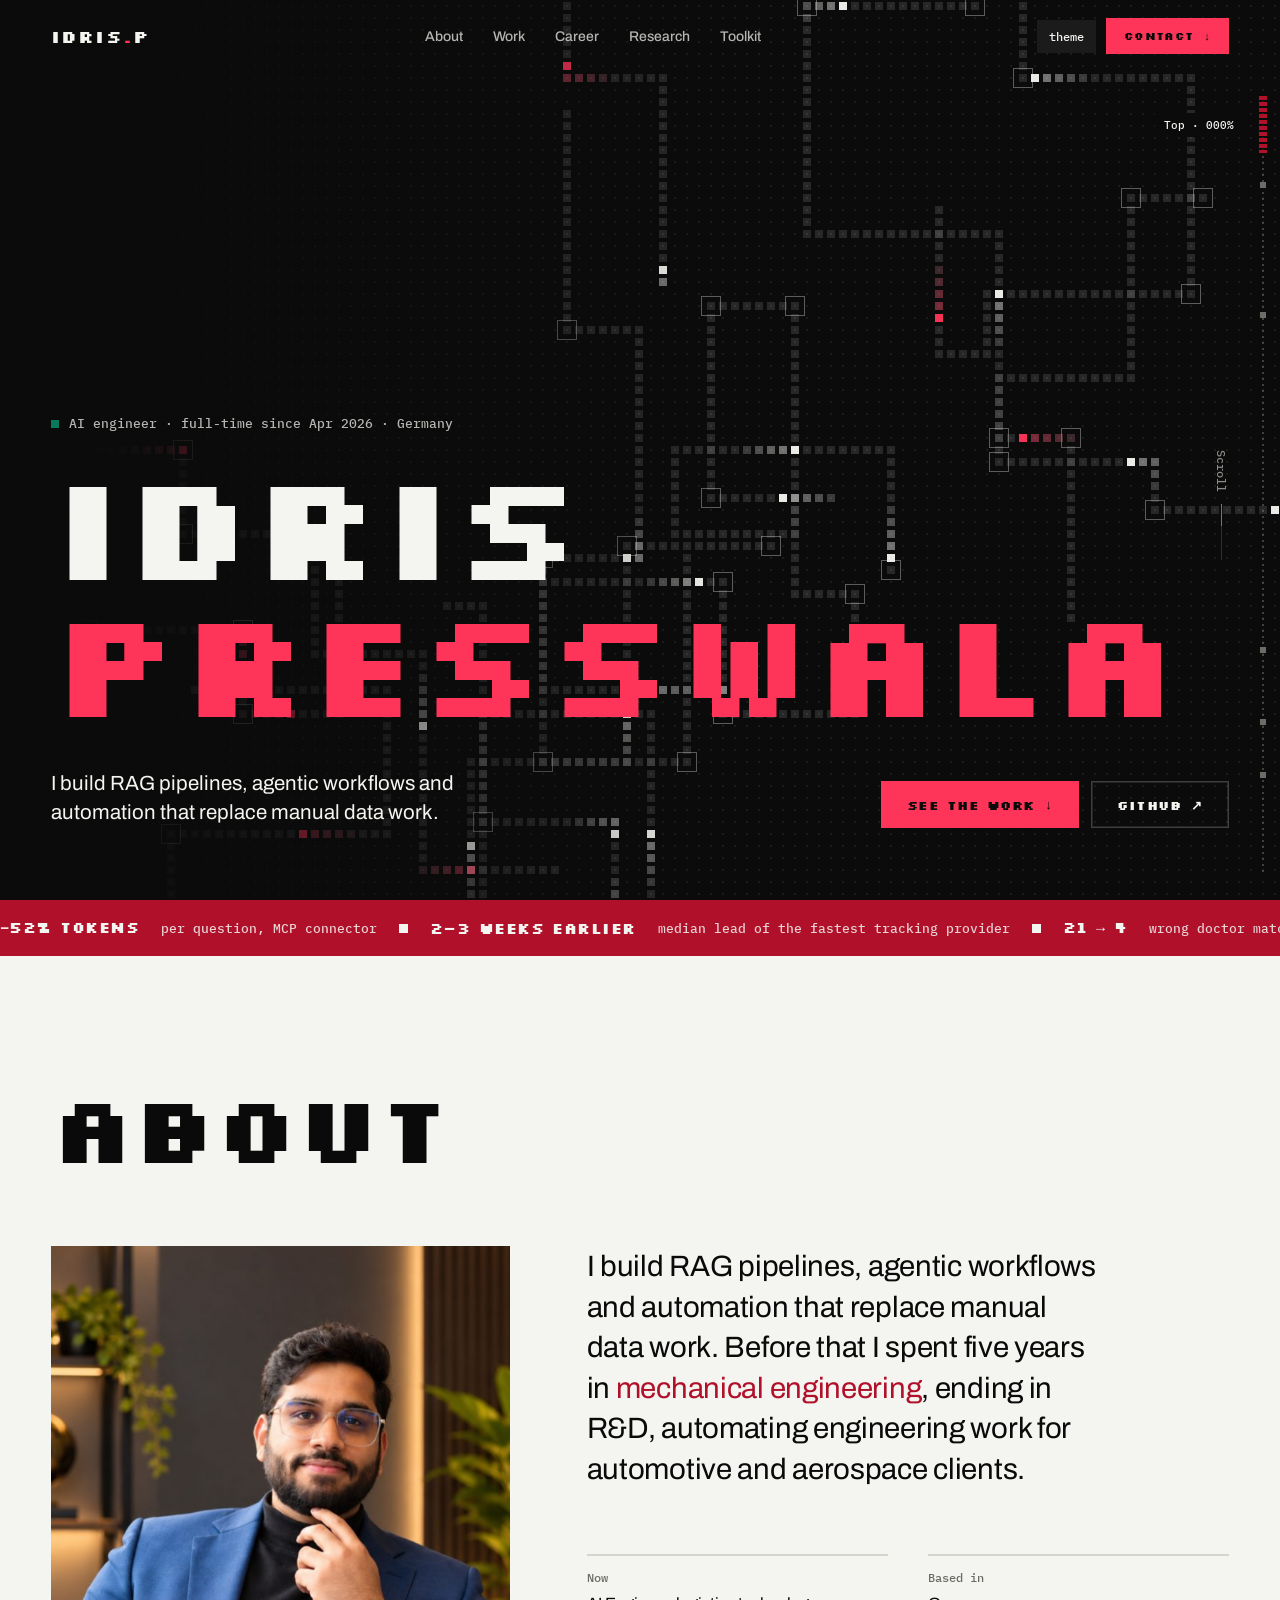
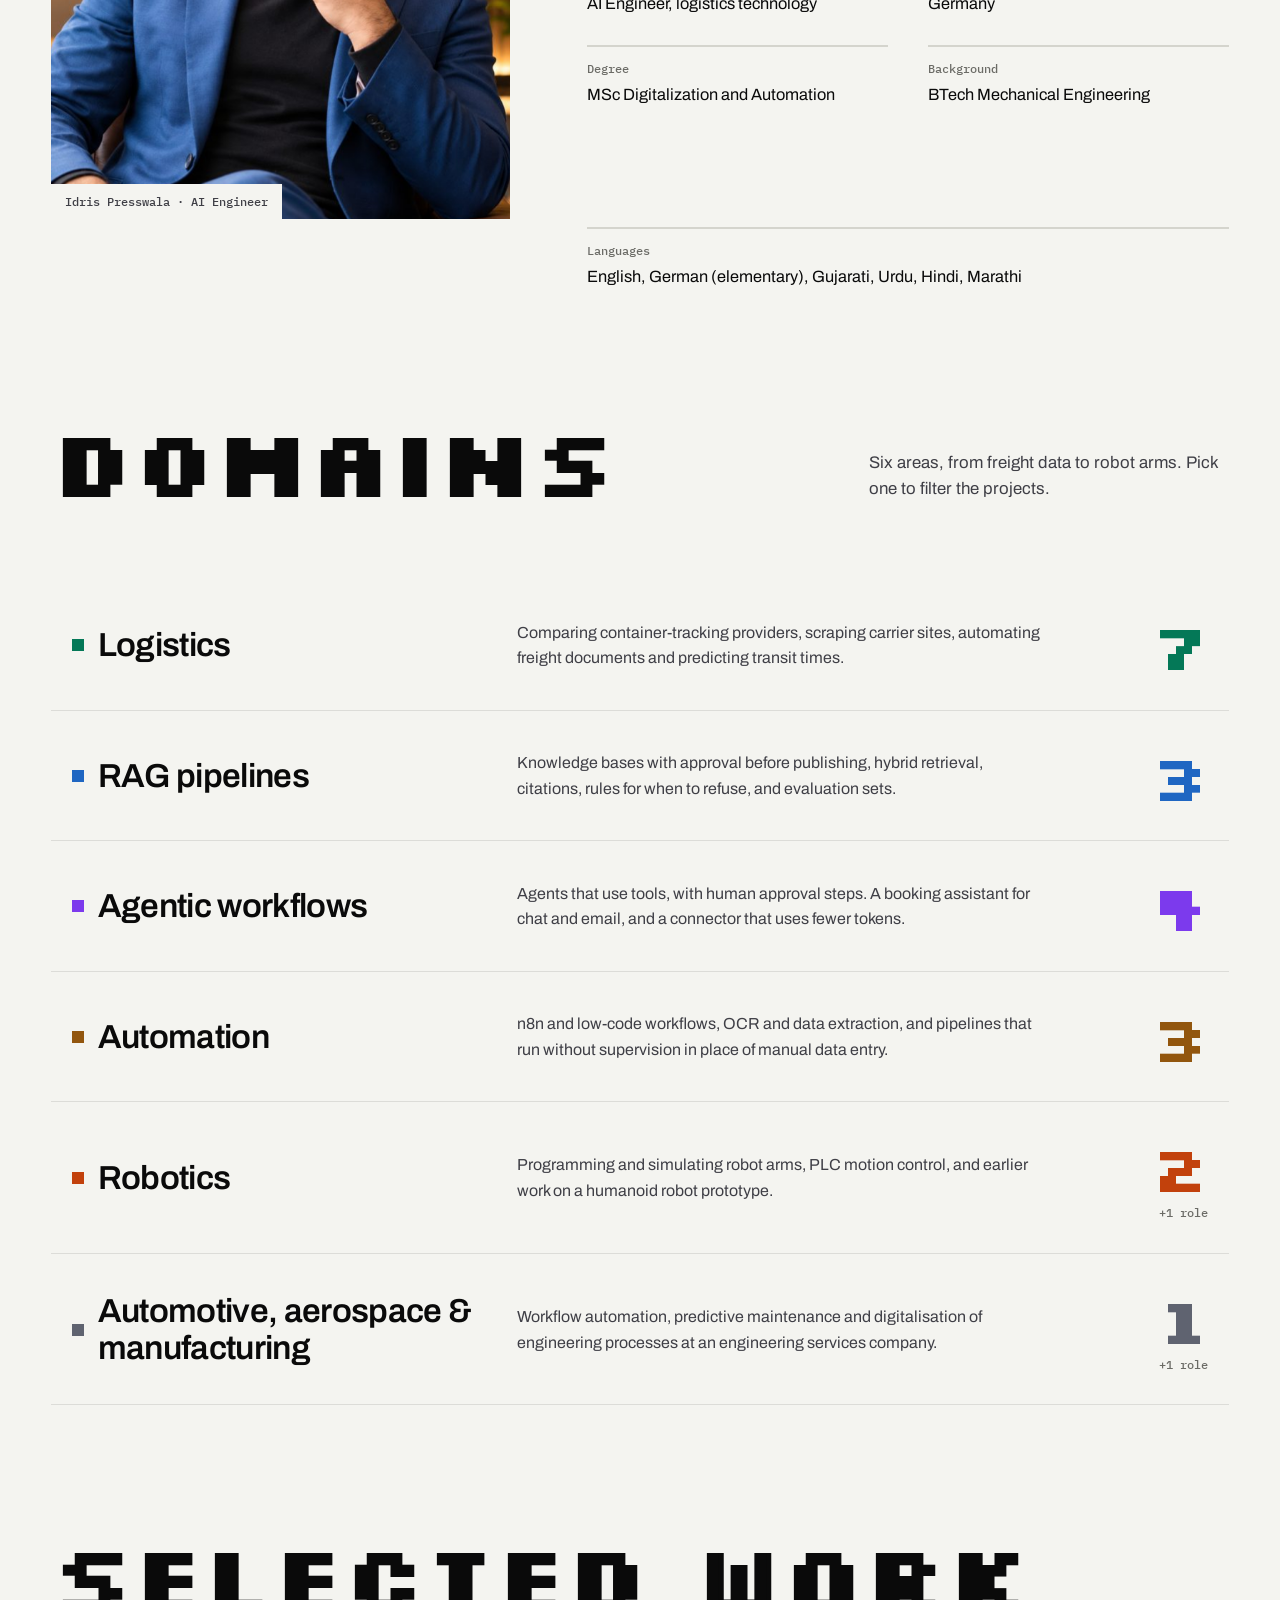
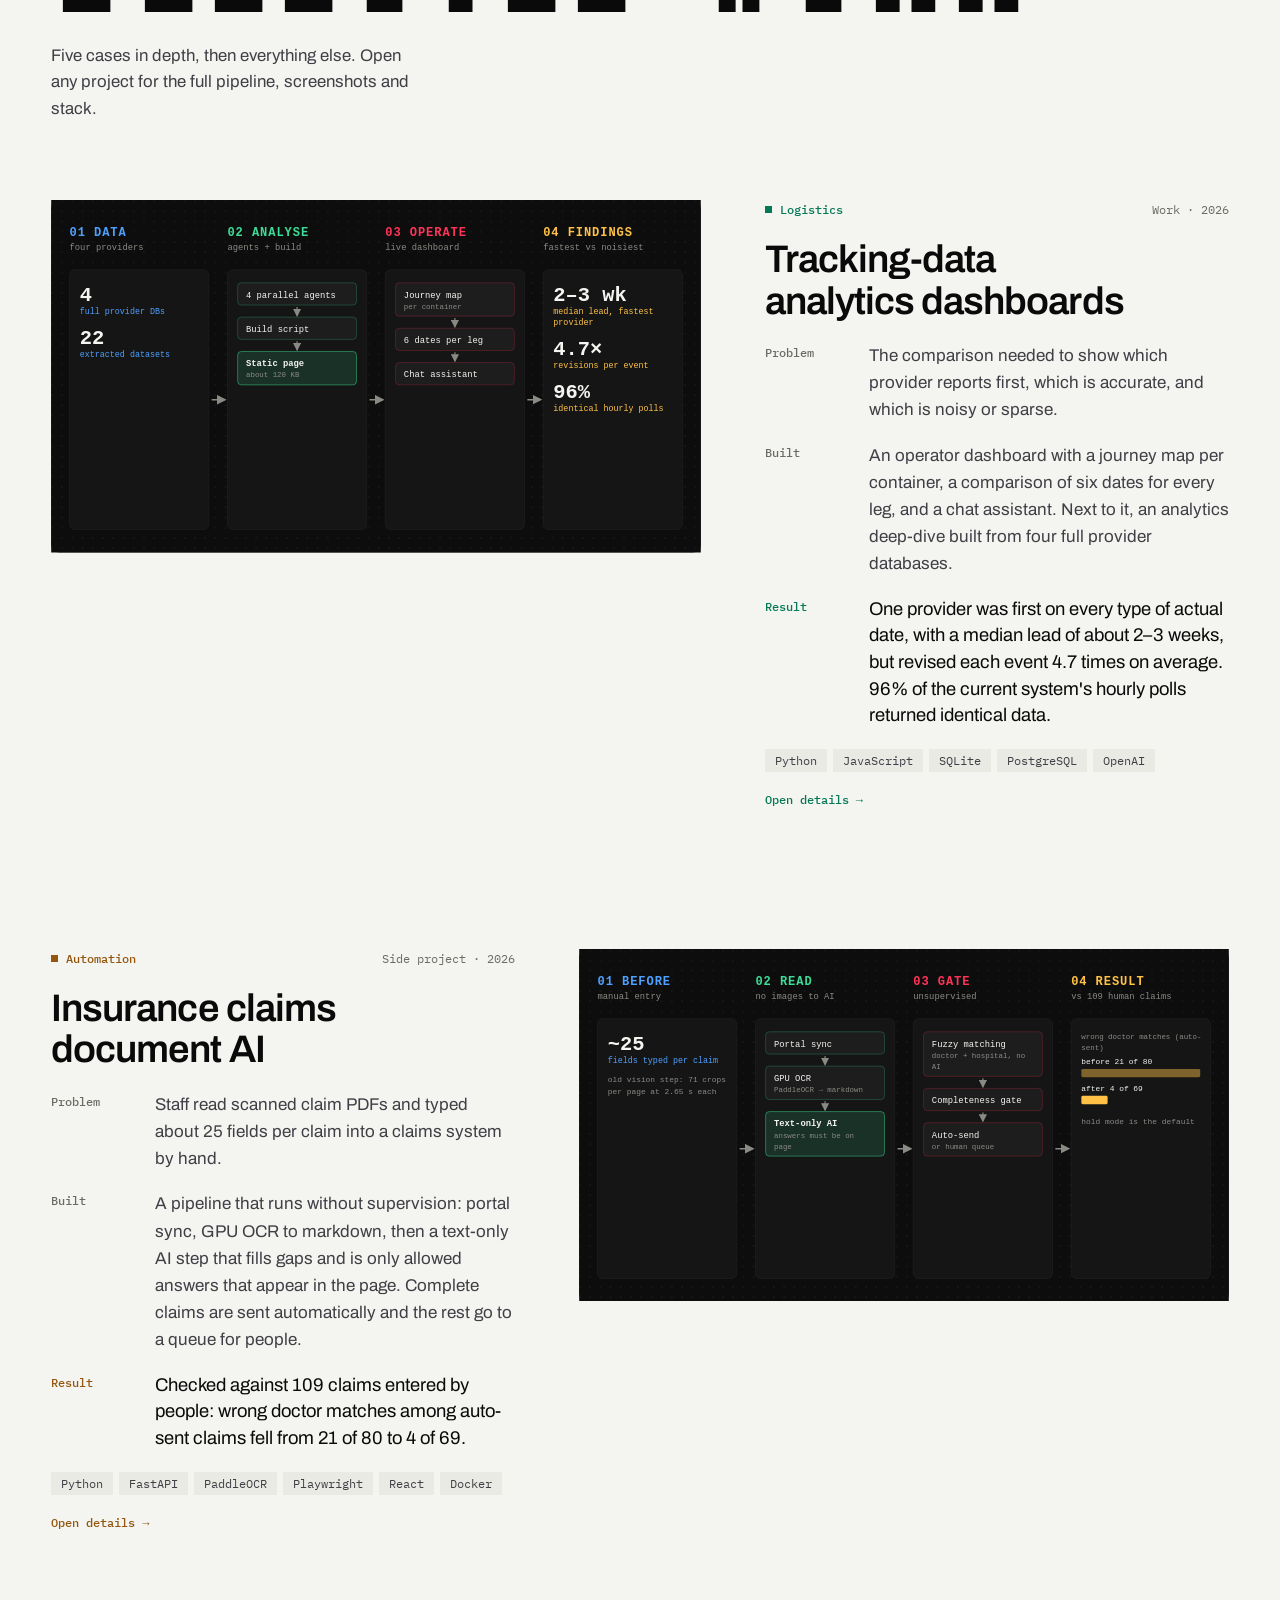
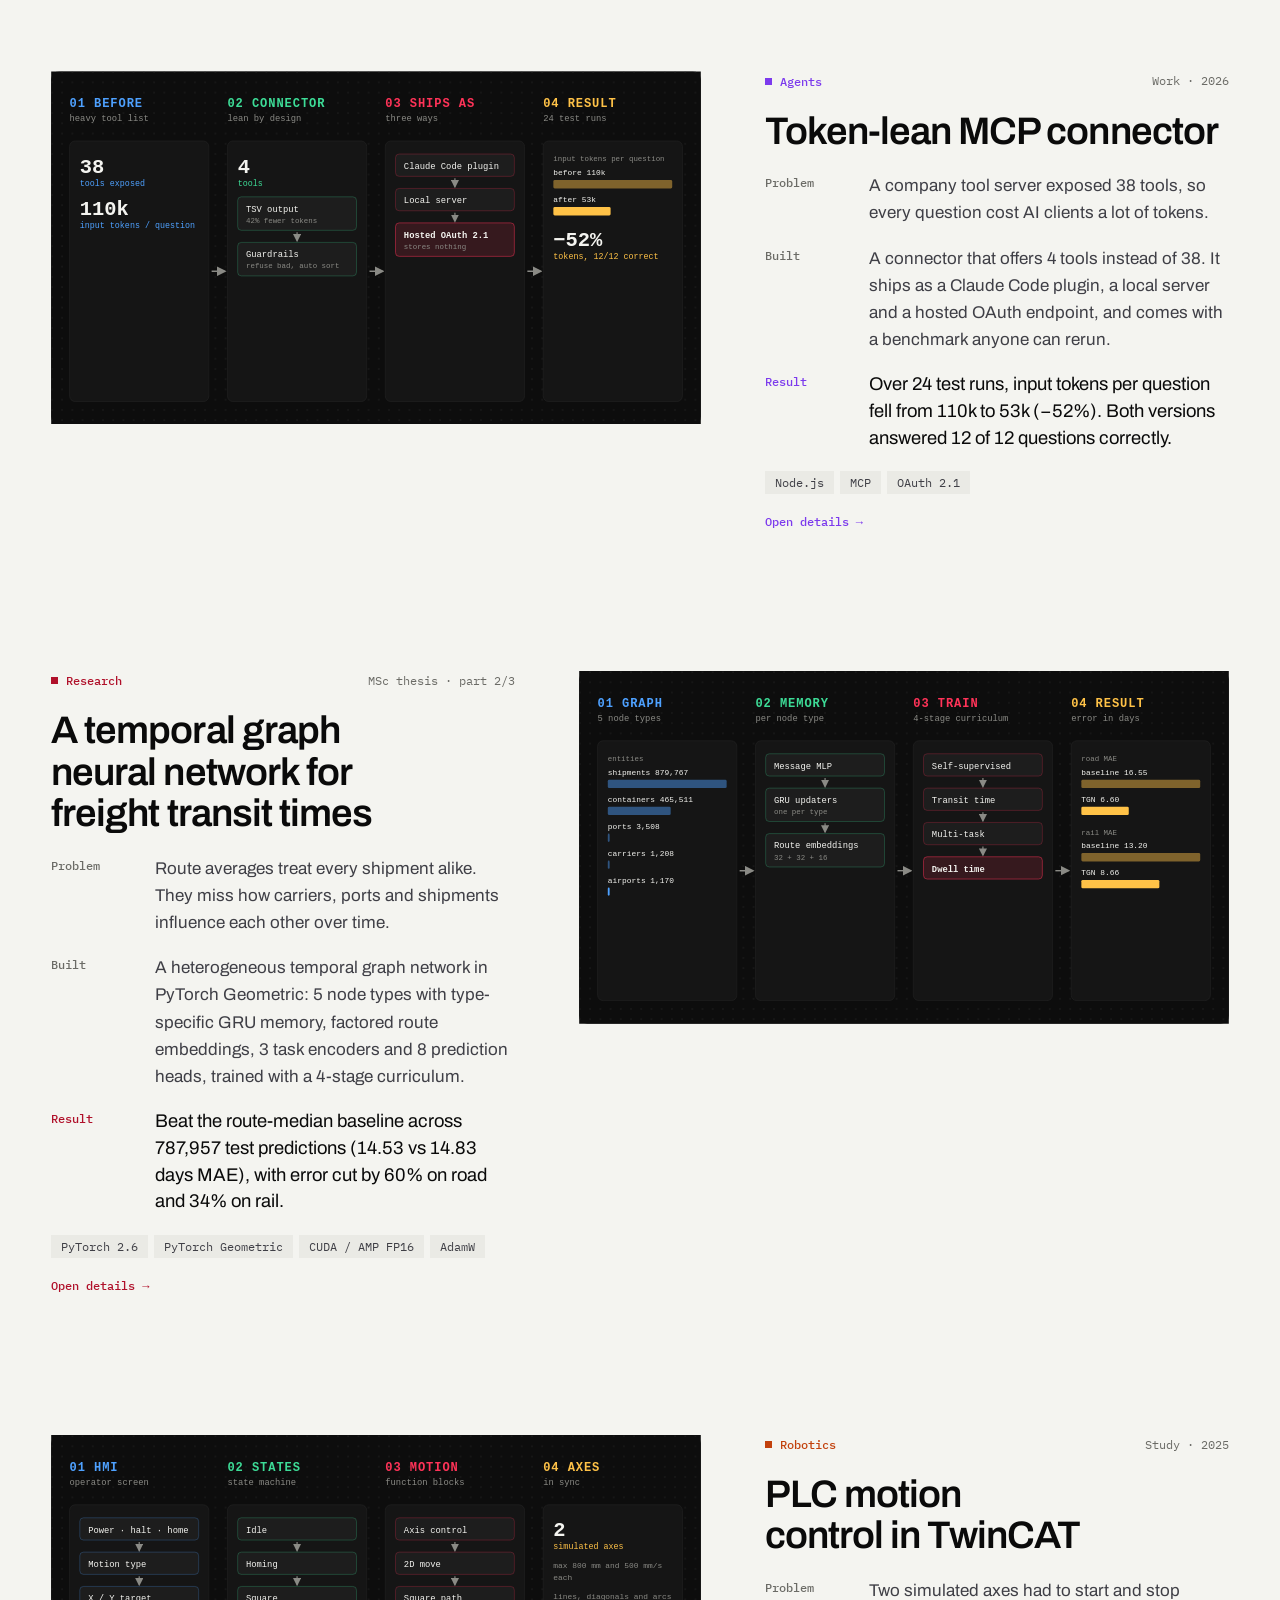
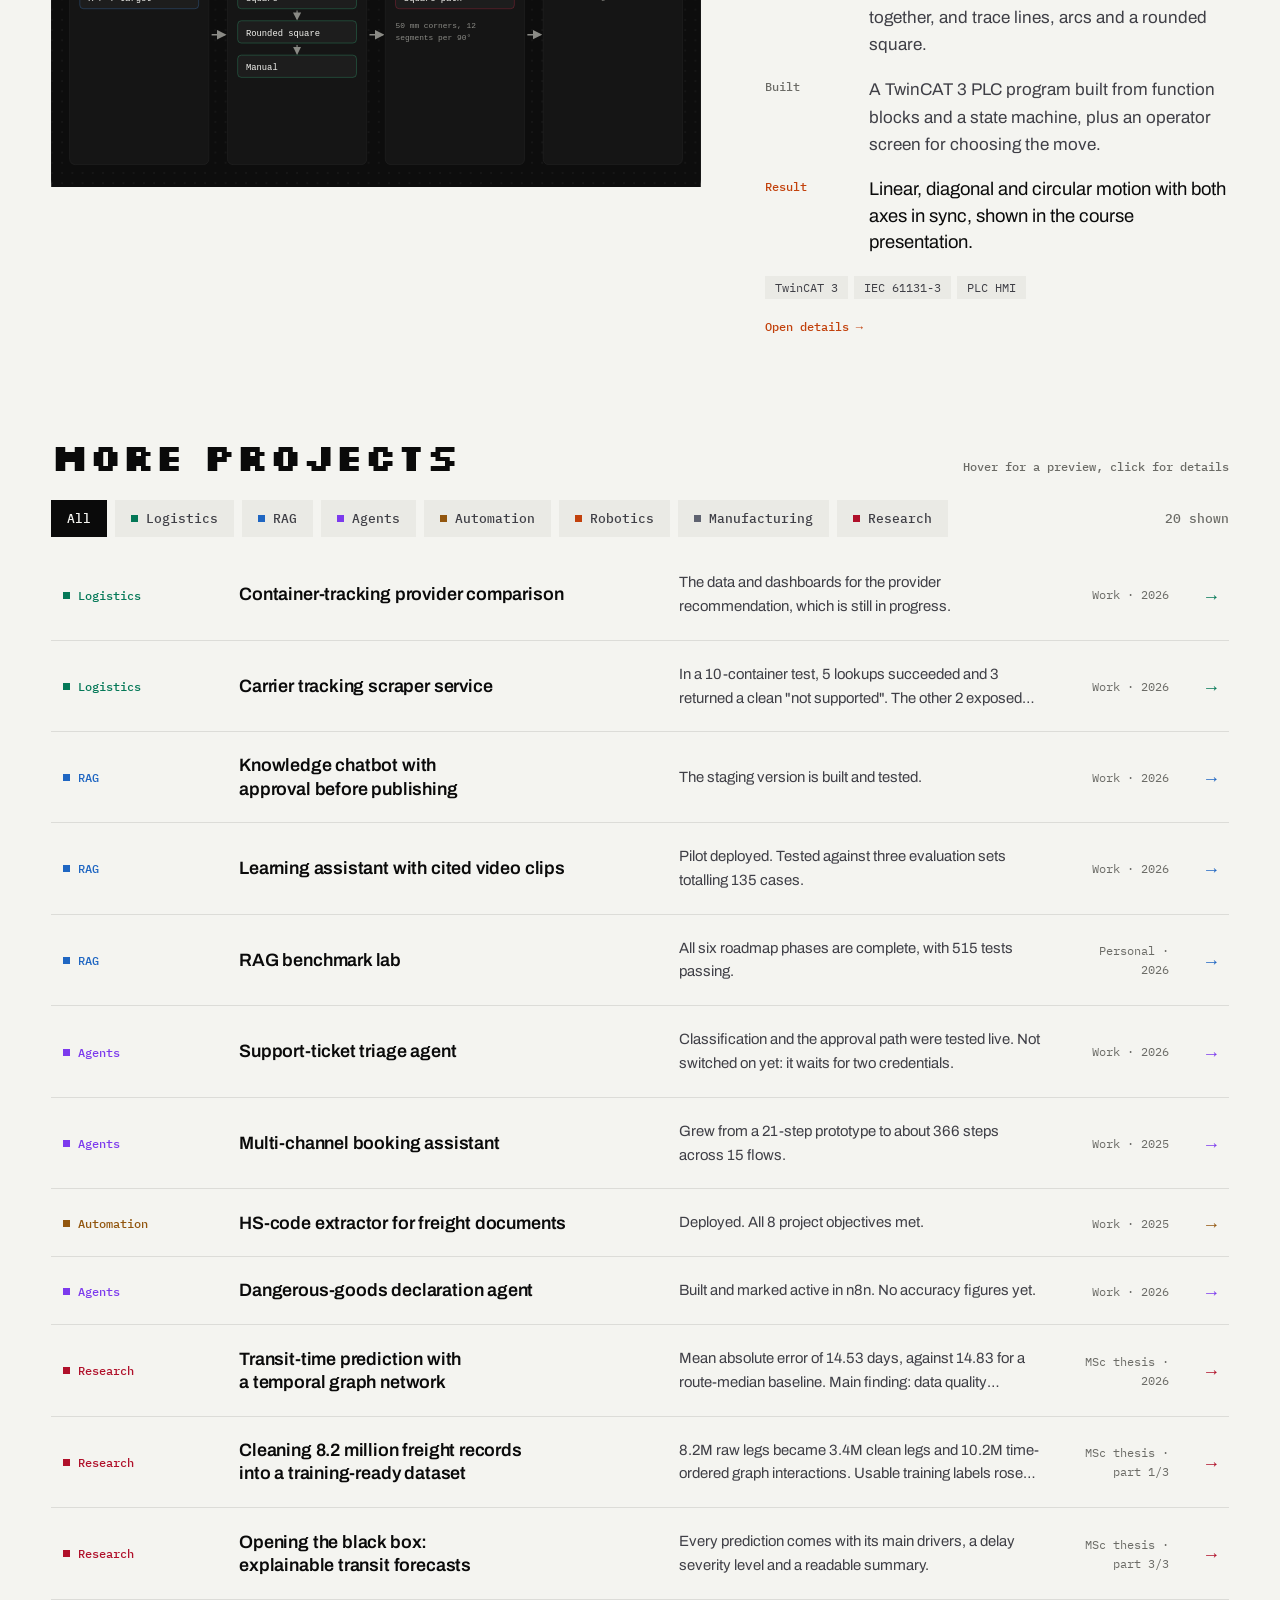
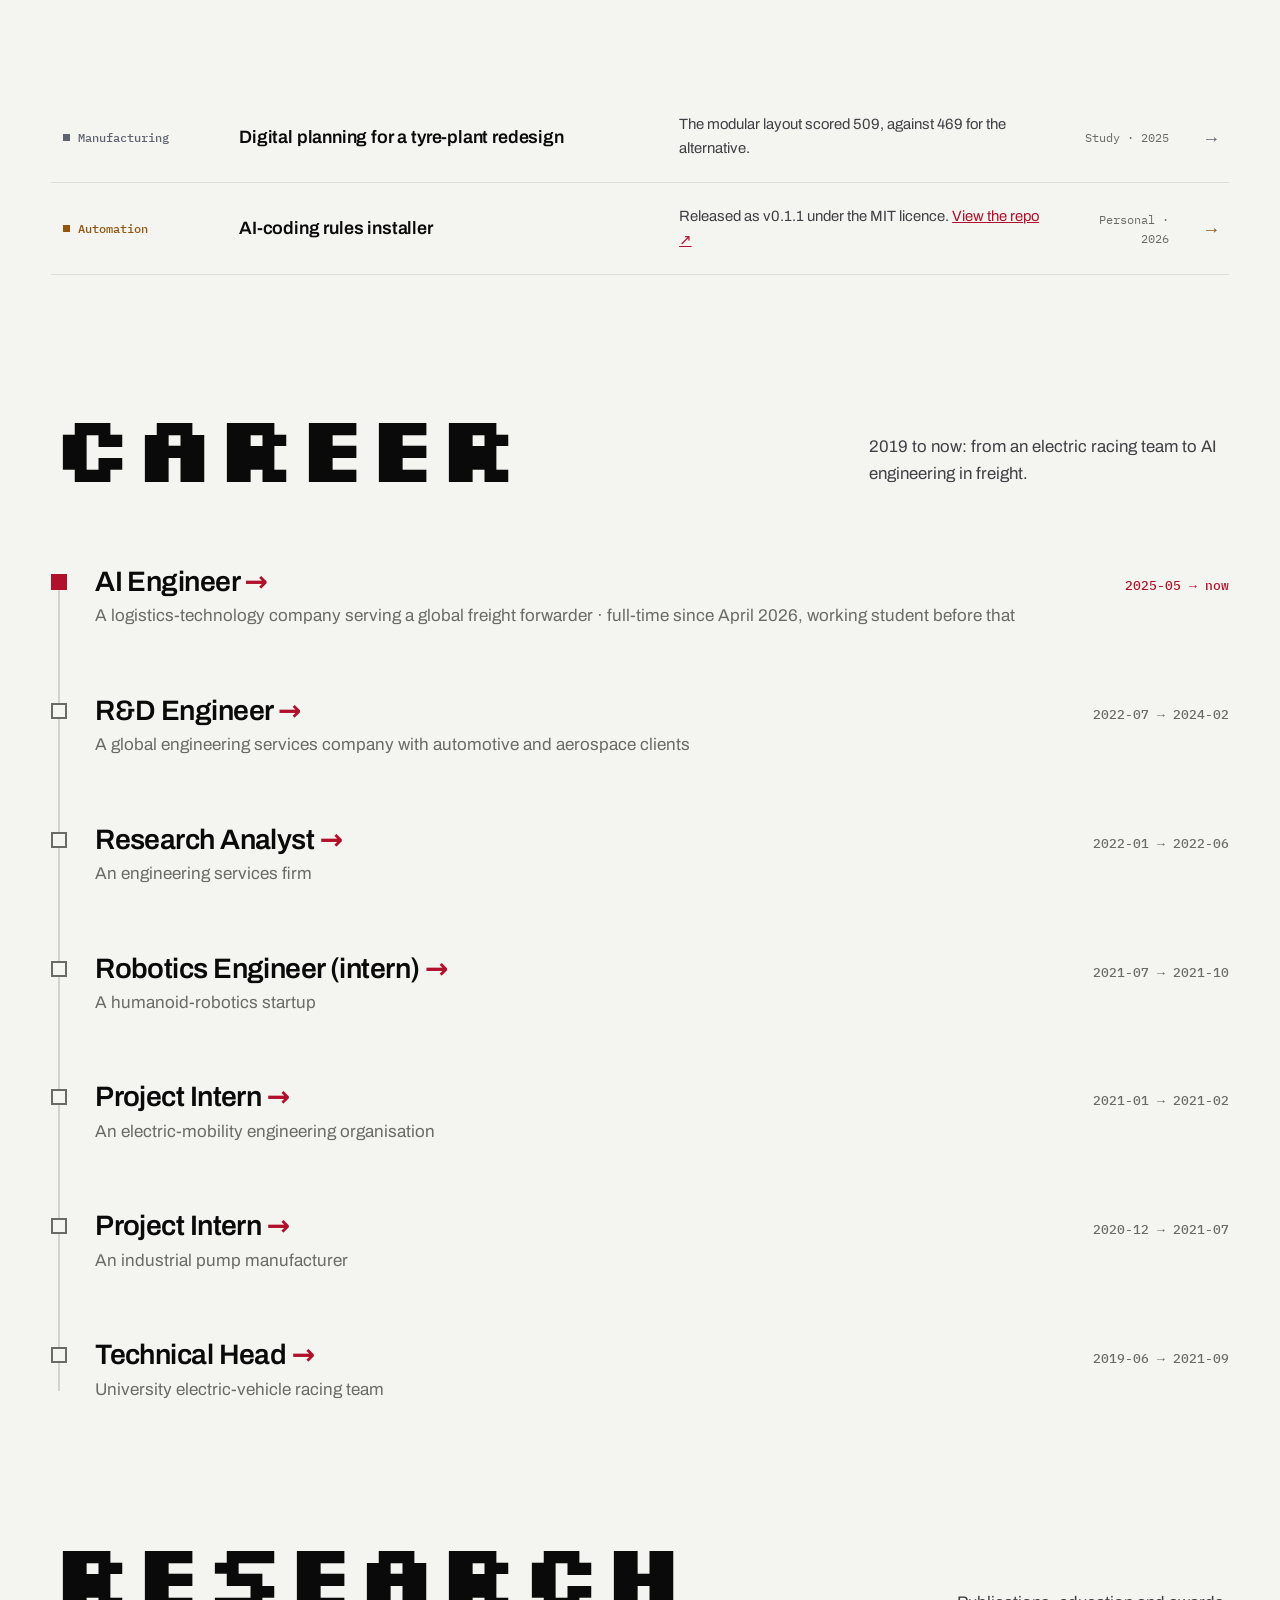
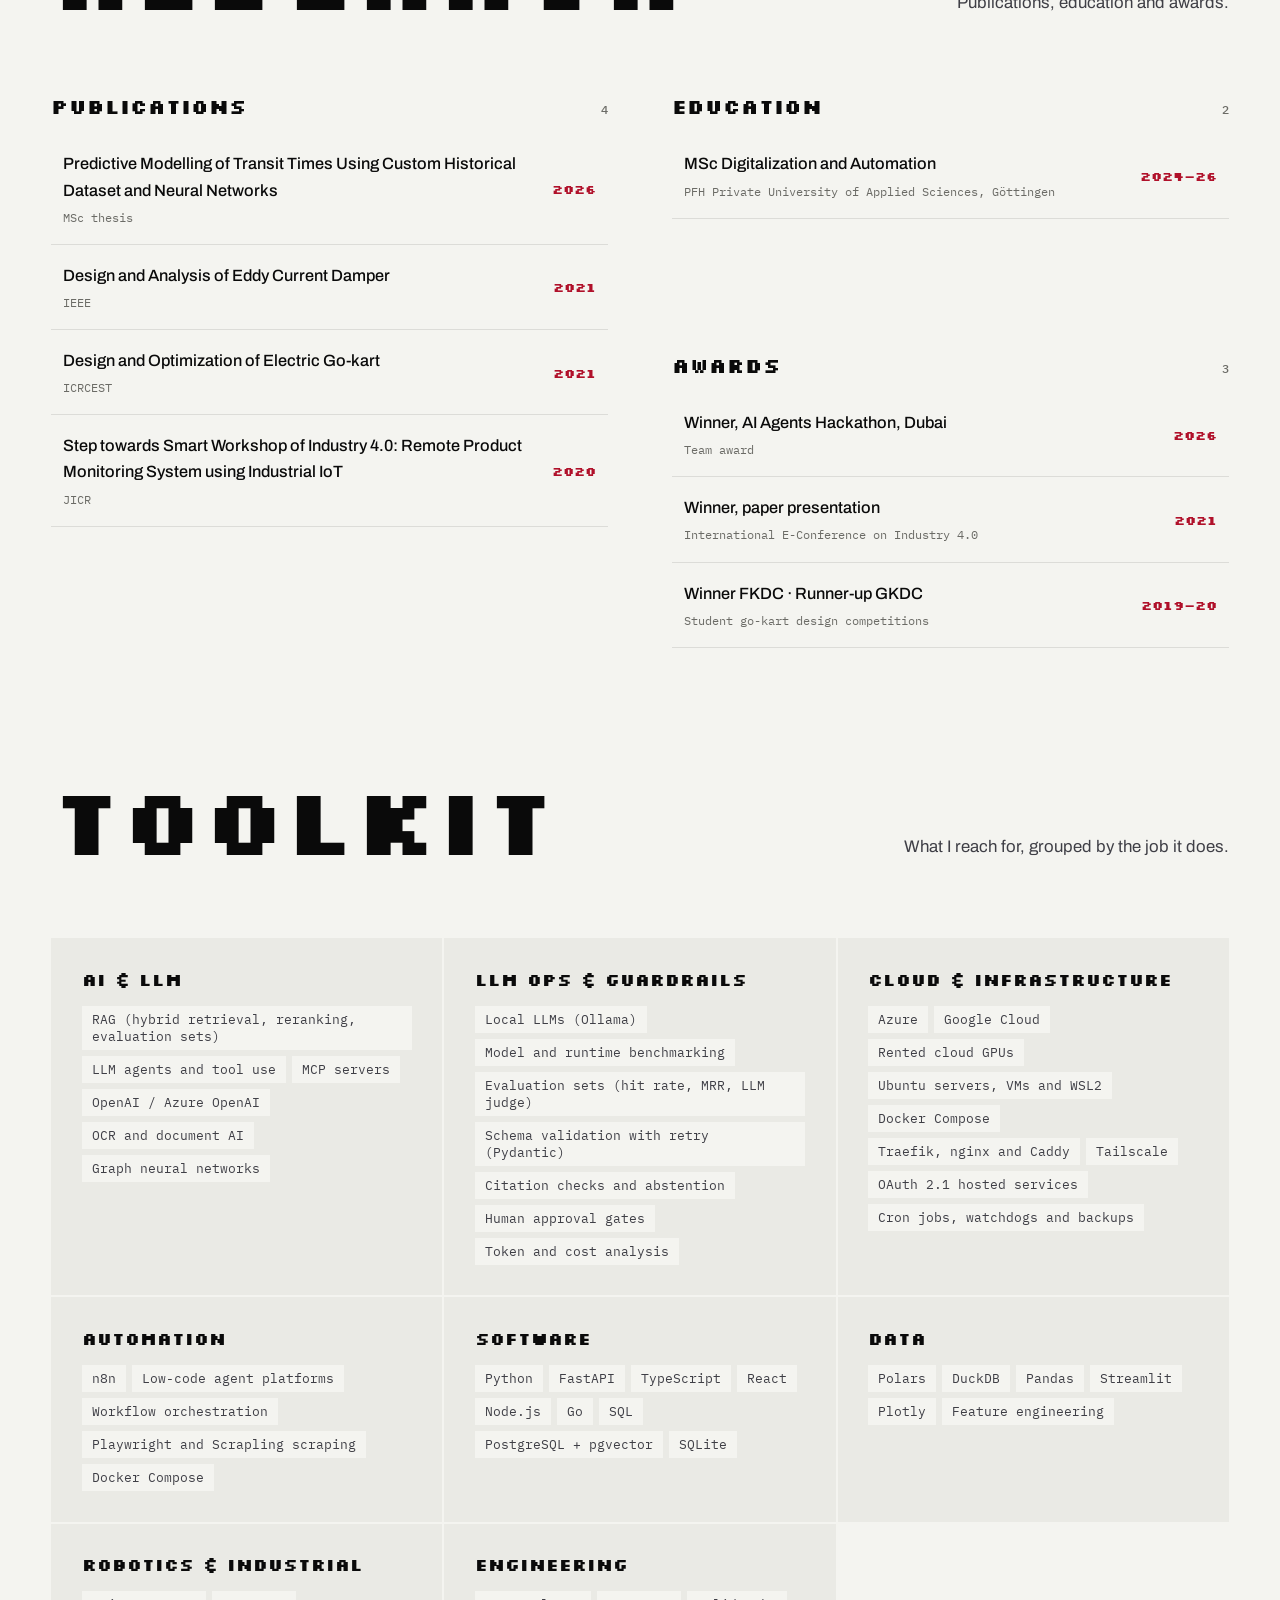
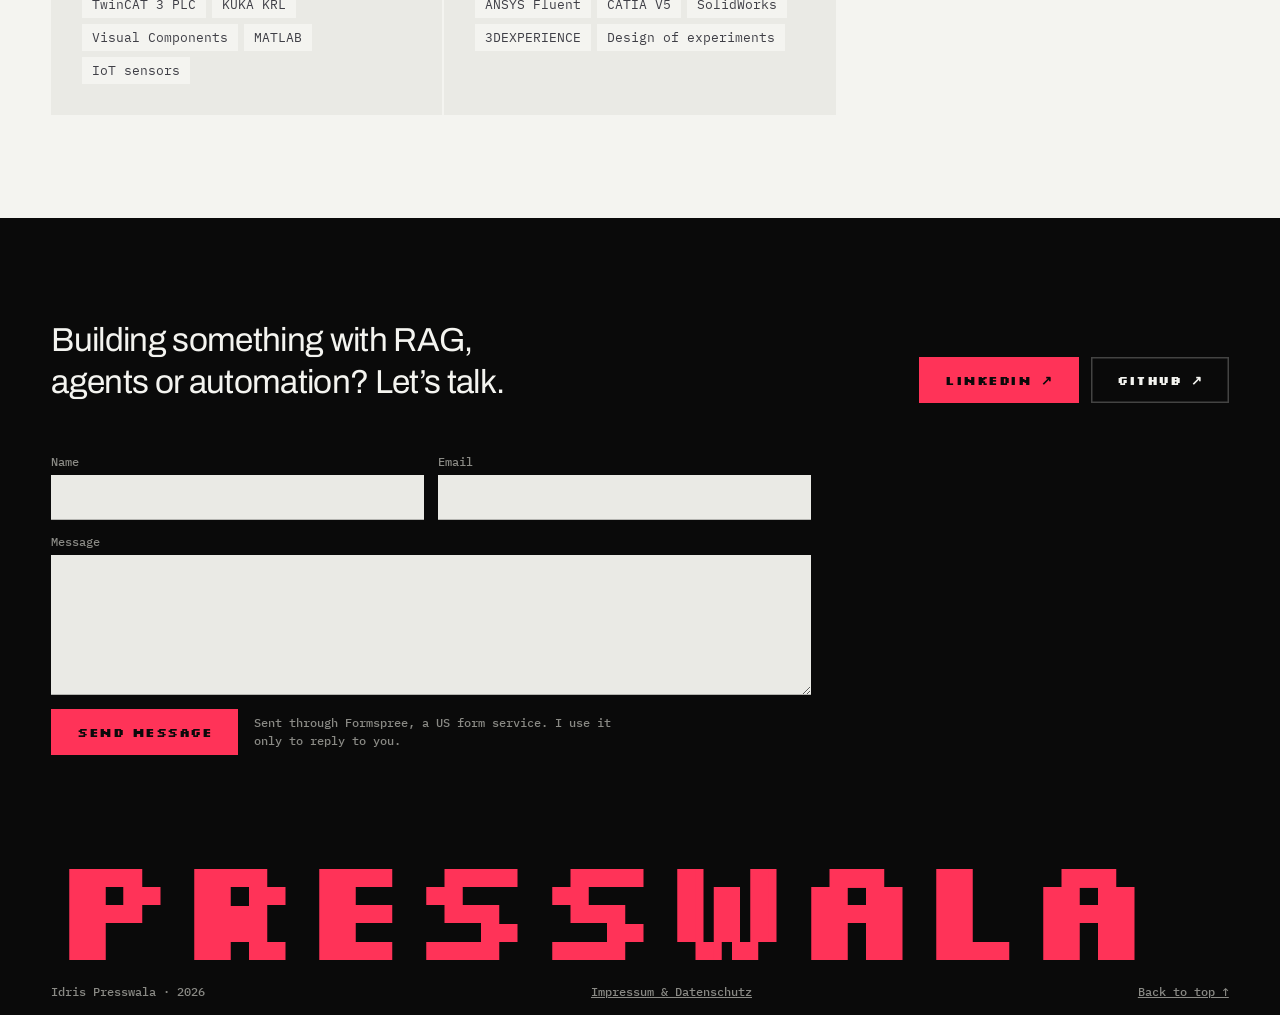
==== commit 943e91e3: "Polish contrast, motion and phone header; add favicon Light-theme colours now pass 4.5:1, domain row" ====
--- a/index.html
+++ b/index.html
@@ -4,6 +4,7 @@
 <meta charset="utf-8">
 <meta name="viewport" content="width=device-width, initial-scale=1, viewport-fit=cover">
 <title>Idris Presswala</title>
+<link rel="icon" href="data:image/svg+xml,%3Csvg xmlns='http://www.w3.org/2000/svg' viewBox='0 0 8 8' shape-rendering='crispEdges'%3E%3Crect width='8' height='8' fill='%230a0a0a'/%3E%3Cpath fill='%23f4f4f0' d='M2 1h2v6H2z'/%3E%3Cpath fill='%23ff3358' d='M5 5h2v2H5z'/%3E%3C/svg%3E">
 <meta name="claude:viewport-fit-sides" content="cover">
 <meta name="description" content="AI engineer: RAG pipelines, agentic workflows and automation for logistics and industry.">
 <link rel="stylesheet" href="fonts/fonts.css">
@@ -23,16 +24,16 @@
   color-scheme:dark;
 }
 @media (prefers-color-scheme:light){:root:not([data-theme="dark"]){
-  --bg:#f4f4f0; --fg:#0a0a0a; --dim:#3f3f46; --faint:#6b6b66; --accent:#e0123d;
+  --bg:#f4f4f0; --fg:#0a0a0a; --dim:#3f3f46; --faint:#6b6b66; --accent:#b0102a; --ink-on-accent:#f4f4f0;
   --s1:#eaeae5; --s2:#e0e0da; --s3:#d4d4cd;
   --border:rgba(10,10,10,.1); --border-hi:rgba(10,10,10,.24); --panel:rgba(10,10,10,.04);
-  --ok:#059669; --warn:#b7791f; --violet:#7c3aed; --blue:#2a78d6; --orange:#c2410c; --grey:#6b7280;
+  --ok:#047857; --warn:#92560e; --violet:#7c3aed; --blue:#1f66c2; --orange:#c2410c; --grey:#5f6370;
   color-scheme:light}}
 :root[data-theme="light"]{
-  --bg:#f4f4f0; --fg:#0a0a0a; --dim:#3f3f46; --faint:#6b6b66; --accent:#e0123d;
+  --bg:#f4f4f0; --fg:#0a0a0a; --dim:#3f3f46; --faint:#6b6b66; --accent:#b0102a; --ink-on-accent:#f4f4f0;
   --s1:#eaeae5; --s2:#e0e0da; --s3:#d4d4cd;
   --border:rgba(10,10,10,.1); --border-hi:rgba(10,10,10,.24); --panel:rgba(10,10,10,.04);
-  --ok:#059669; --warn:#b7791f; --violet:#7c3aed; --blue:#2a78d6; --orange:#c2410c; --grey:#6b7280;
+  --ok:#047857; --warn:#92560e; --violet:#7c3aed; --blue:#1f66c2; --orange:#c2410c; --grey:#5f6370;
   color-scheme:light}
 
 *{box-sizing:border-box}
@@ -86,7 +87,7 @@
 .bar .wrap{display:flex;align-items:center;justify-content:space-between;gap:16px;height:72px}
 .bar.solid{background:color-mix(in srgb,var(--bg) 92%,transparent)}
 /* see-through bar only ever sits over the always-dark hero, so it takes the dark colours in both themes */
-.bar:not(.solid){--fg:#f4f4f0;--dim:#b4b4b0;--accent:#ff3358;--s2:#1a1a1a;--s3:#242424;color:var(--fg)}
+.bar:not(.solid){--fg:#f4f4f0;--dim:#b4b4b0;--faint:#8a8a85;--accent:#ff3358;--ink-on-accent:#0a0a0a;--s2:#1a1a1a;--s3:#242424;color:var(--fg)}
 .bar.away{transform:translateY(-100%)}
 .mark{font:700 1.15rem var(--display);letter-spacing:.06em;text-decoration:none}
 .mark b{color:var(--accent);font-weight:700}
@@ -101,7 +102,7 @@
 .bar .btn{padding:11px 18px;font-size:11px}
 
 /* hero: always dark, so the drawn pipeline grid sits on its own ground in both themes */
-.hero{--fg:#f4f4f0;--dim:#b4b4b0;--faint:#8a8a85;--accent:#ff3358;--border-hi:rgba(244,244,240,.22);--bg:#0a0a0a;--s2:#1a1a1a;
+.hero{--fg:#f4f4f0;--dim:#b4b4b0;--faint:#8a8a85;--accent:#ff3358;--ink-on-accent:#0a0a0a;--border-hi:rgba(244,244,240,.22);--bg:#0a0a0a;--s2:#1a1a1a;
   position:relative;min-height:100svh;background:#0a0a0a;color:var(--fg);overflow:hidden;display:flex;flex-direction:column;justify-content:flex-end}
 .hero-art{position:absolute;inset:0;pointer-events:none}
 .hero-art .pz{position:absolute;inset:-4%;will-change:transform}
@@ -132,7 +133,7 @@
 .track li{display:flex;align-items:center;gap:22px;padding-right:22px}
 .track li::after{content:"";width:9px;height:9px;background:currentColor}
 .track b{font-weight:700}
-.track span{font:500 13px var(--mono);letter-spacing:0;opacity:.8}
+.track span{font:500 13px var(--mono);letter-spacing:0;opacity:.85}
 @keyframes tick{to{transform:translateX(-50%)}}
 
 /* section rhythm */
@@ -159,20 +160,22 @@
 .tile{all:unset;box-sizing:border-box;cursor:pointer;position:relative;isolation:isolate;display:grid;grid-template-columns:minmax(0,4fr) minmax(0,5fr) auto;align-items:center;gap:24px;
   padding:clamp(22px,2.6vw,36px) clamp(12px,1.6vw,24px);box-shadow:inset 0 -1px 0 var(--border);transition:color .5s var(--ease)}
 .tile::before{content:"";position:absolute;inset:0;background:var(--c);transform:scaleY(0);transform-origin:50% 100%;transition:transform .6s var(--ease);z-index:-1}
-.tile:hover::before,.tile:focus-visible::before{transform:scaleY(1)}
-.tile:hover,.tile:focus-visible{color:var(--ink-on-accent)}
+.tile:focus-visible::before{transform:scaleY(1)}
+.tile:focus-visible{color:var(--ink-on-accent)}
 .tile:focus-visible{outline:2px solid var(--accent);outline-offset:-2px}
 .tile-top{display:contents}
 .tile-name{display:flex;align-items:center;gap:14px;font:600 clamp(1.3rem,2.6vw,2.3rem)/1.1 var(--body);letter-spacing:-.02em;transition:transform .6s var(--ease)}
 .tile-name i{width:12px;height:12px;background:var(--c);flex:none;transition:background .3s}
-.tile:hover .tile-name{transform:translateX(14px)}
-.tile:hover .tile-name i{background:var(--ink-on-accent)}
+.tile:focus-visible .tile-name{transform:translateX(14px)}
+.tile:focus-visible .tile-name i{background:var(--ink-on-accent)}
 .tile p{color:var(--dim);font-size:1rem;grid-column:2;grid-row:1;transition:color .4s}
-.tile:hover p{color:var(--ink-on-accent)}
+.tile:focus-visible p{color:var(--ink-on-accent)}
 .num{font:700 clamp(2.6rem,5vw,4.6rem)/1 var(--display);color:var(--c);white-space:nowrap;text-align:right;min-width:2.5ch;transition:color .3s}
-.tile:hover .num{color:var(--ink-on-accent)}
+.tile:focus-visible .num{color:var(--ink-on-accent)}
 .num small{display:block;font:500 12px var(--mono);color:var(--faint);margin-top:6px;transition:color .3s}
-.tile:hover .num small{color:var(--ink-on-accent)}
+.tile:focus-visible .num small{color:var(--ink-on-accent)}
+/* touch screens would keep the fill after a tap, so hover only where a mouse can hover */
+@media (hover:hover){.tile:hover::before{transform:scaleY(1)}.tile:hover{color:var(--ink-on-accent)}.tile:hover .tile-name{transform:translateX(14px)}.tile:hover .tile-name i{background:var(--ink-on-accent)}.tile:hover p{color:var(--ink-on-accent)}.tile:hover .num{color:var(--ink-on-accent)}.tile:hover .num small{color:var(--ink-on-accent)}}
 
 /* projects */
 .filters{display:flex;flex-wrap:wrap;gap:8px;align-items:center;margin-bottom:clamp(40px,5vw,72px)}
@@ -292,7 +295,7 @@
 .skills p span:hover{background:var(--accent);color:var(--ink-on-accent)}
 
 /* footer: the name returns at full width */
-footer{margin-top:clamp(64px,8vw,120px);background:#0a0a0a;color:#f4f4f0;padding-top:clamp(64px,8vw,120px);overflow:hidden}
+footer{--faint:#8a8a85;--accent:#ff3358;--ink-on-accent:#0a0a0a;margin-top:clamp(64px,8vw,120px);background:#0a0a0a;color:#f4f4f0;padding-top:clamp(64px,8vw,120px);overflow:hidden}
 .foot-top{display:flex;justify-content:space-between;align-items:flex-end;gap:32px;flex-wrap:wrap}
 .foot-top p{font:400 clamp(1.4rem,2.6vw,2.3rem)/1.25 var(--body);letter-spacing:-.02em;max-width:24ch}
 .foot-links{display:flex;gap:12px;flex-wrap:wrap}
@@ -307,7 +310,7 @@
 /* project pop-up */
 dialog{width:min(1040px,calc(100vw - 32px));max-height:calc(100dvh - 32px);padding:0;border:0;background:var(--bg);color:var(--fg);overflow:auto;overscroll-behavior:contain;scrollbar-width:thin;scrollbar-color:var(--accent) transparent}
 dialog::backdrop{background:rgba(0,0,0,.72)}
-dialog[open]{animation:dlg .6s var(--ease)}
+dialog[open]{animation:dlg .4s var(--ease)}
 dialog[open]::backdrop{animation:fade .4s ease-out}
 @keyframes dlg{from{opacity:0;transform:translateY(40px) scale(.98)}}
 @keyframes fade{from{opacity:0}}
@@ -360,6 +363,7 @@
   .track{animation:none;flex-wrap:wrap}.track ul+ul{display:none}
   .status i,.step.now .node,.cue::after{animation:none}
   .photo{transform:none}
+  dialog[open]{animation:fade .2s ease-out}
   *,*::before,*::after{transition-duration:.01ms!important}
 }
 
@@ -386,7 +390,7 @@
   body{font-size:16px}
   .name{font-size:11.4vw;white-space:nowrap}
   .hero-art canvas{-webkit-mask-image:linear-gradient(180deg,#000 20%,transparent 62%);mask-image:linear-gradient(180deg,#000 20%,transparent 62%)}
-  .bar .btn{display:none}
+  .bar .btn{padding:12px 14px}
   .meta{grid-template-columns:minmax(0,1fr)}
   .row{grid-template-columns:minmax(0,1fr) 1.5rem;gap:6px 12px;padding:20px 4px}
   .row .pill{grid-column:1;grid-row:1}
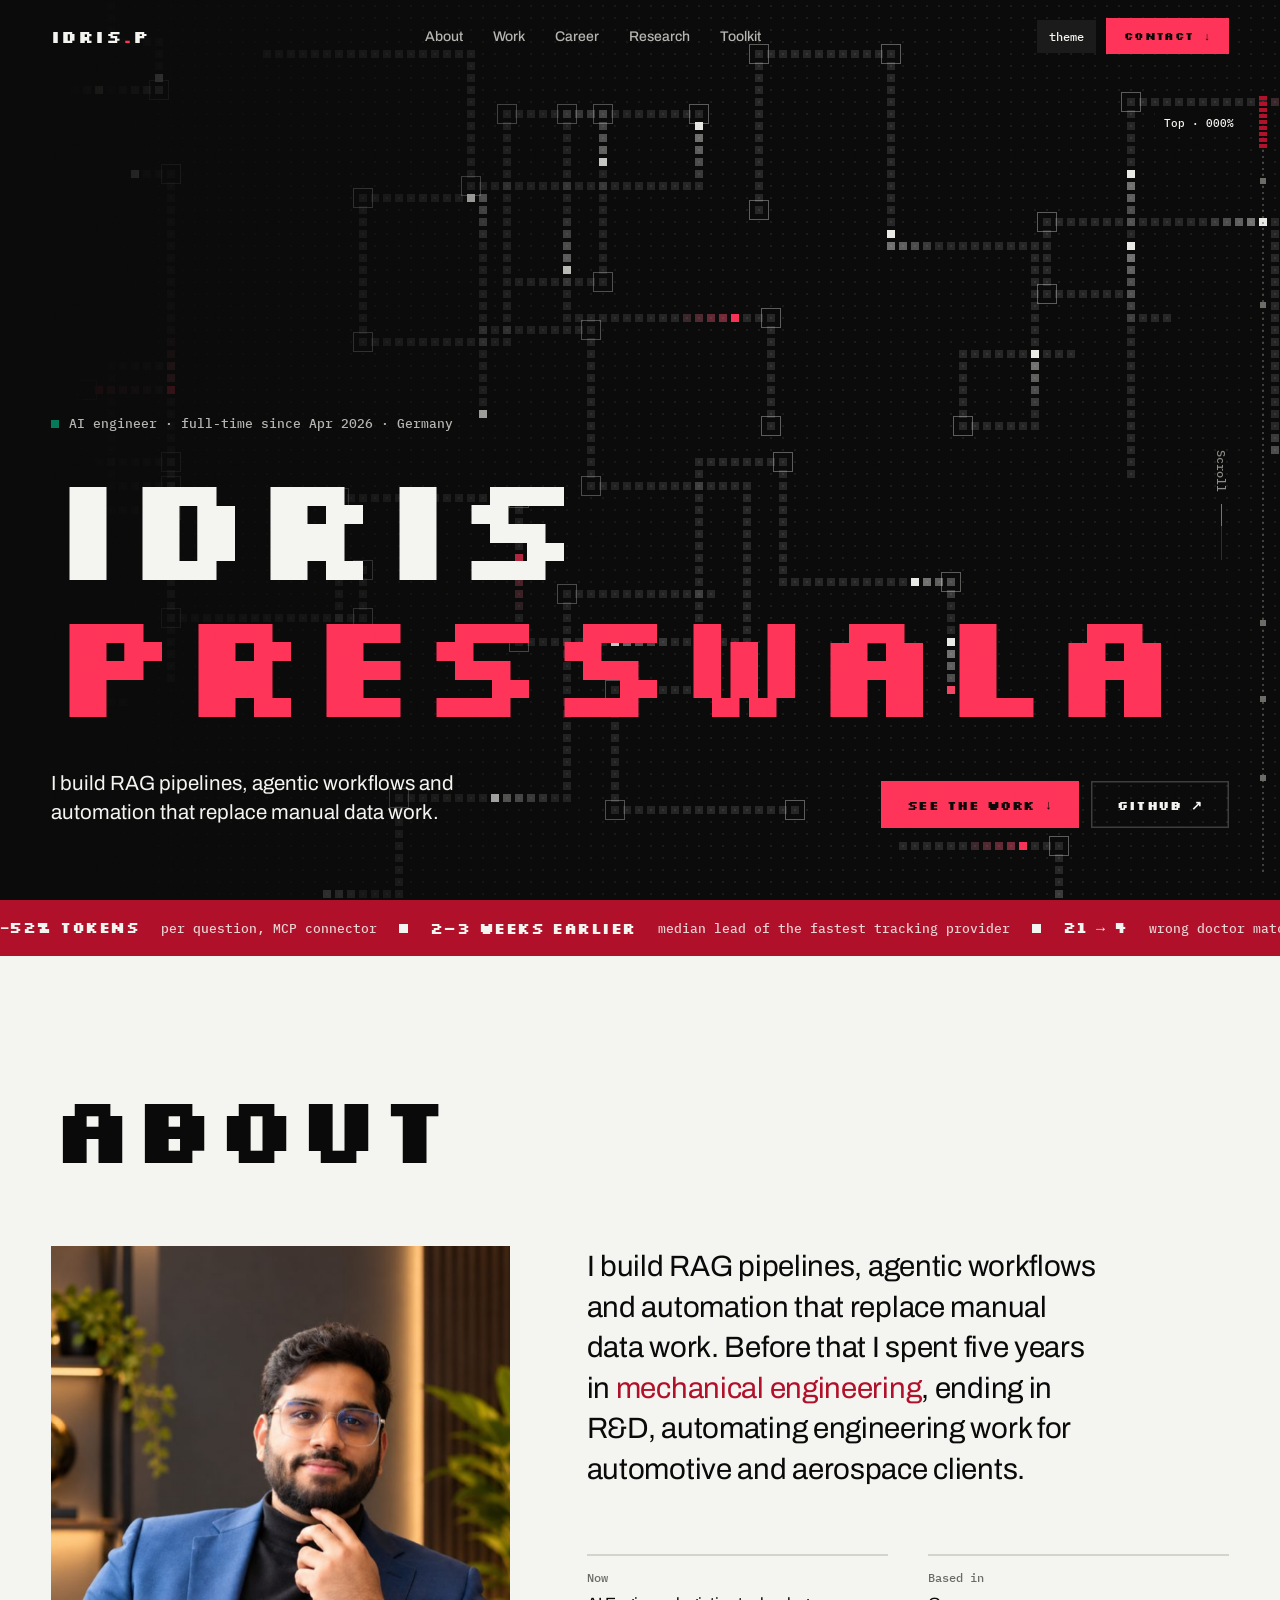
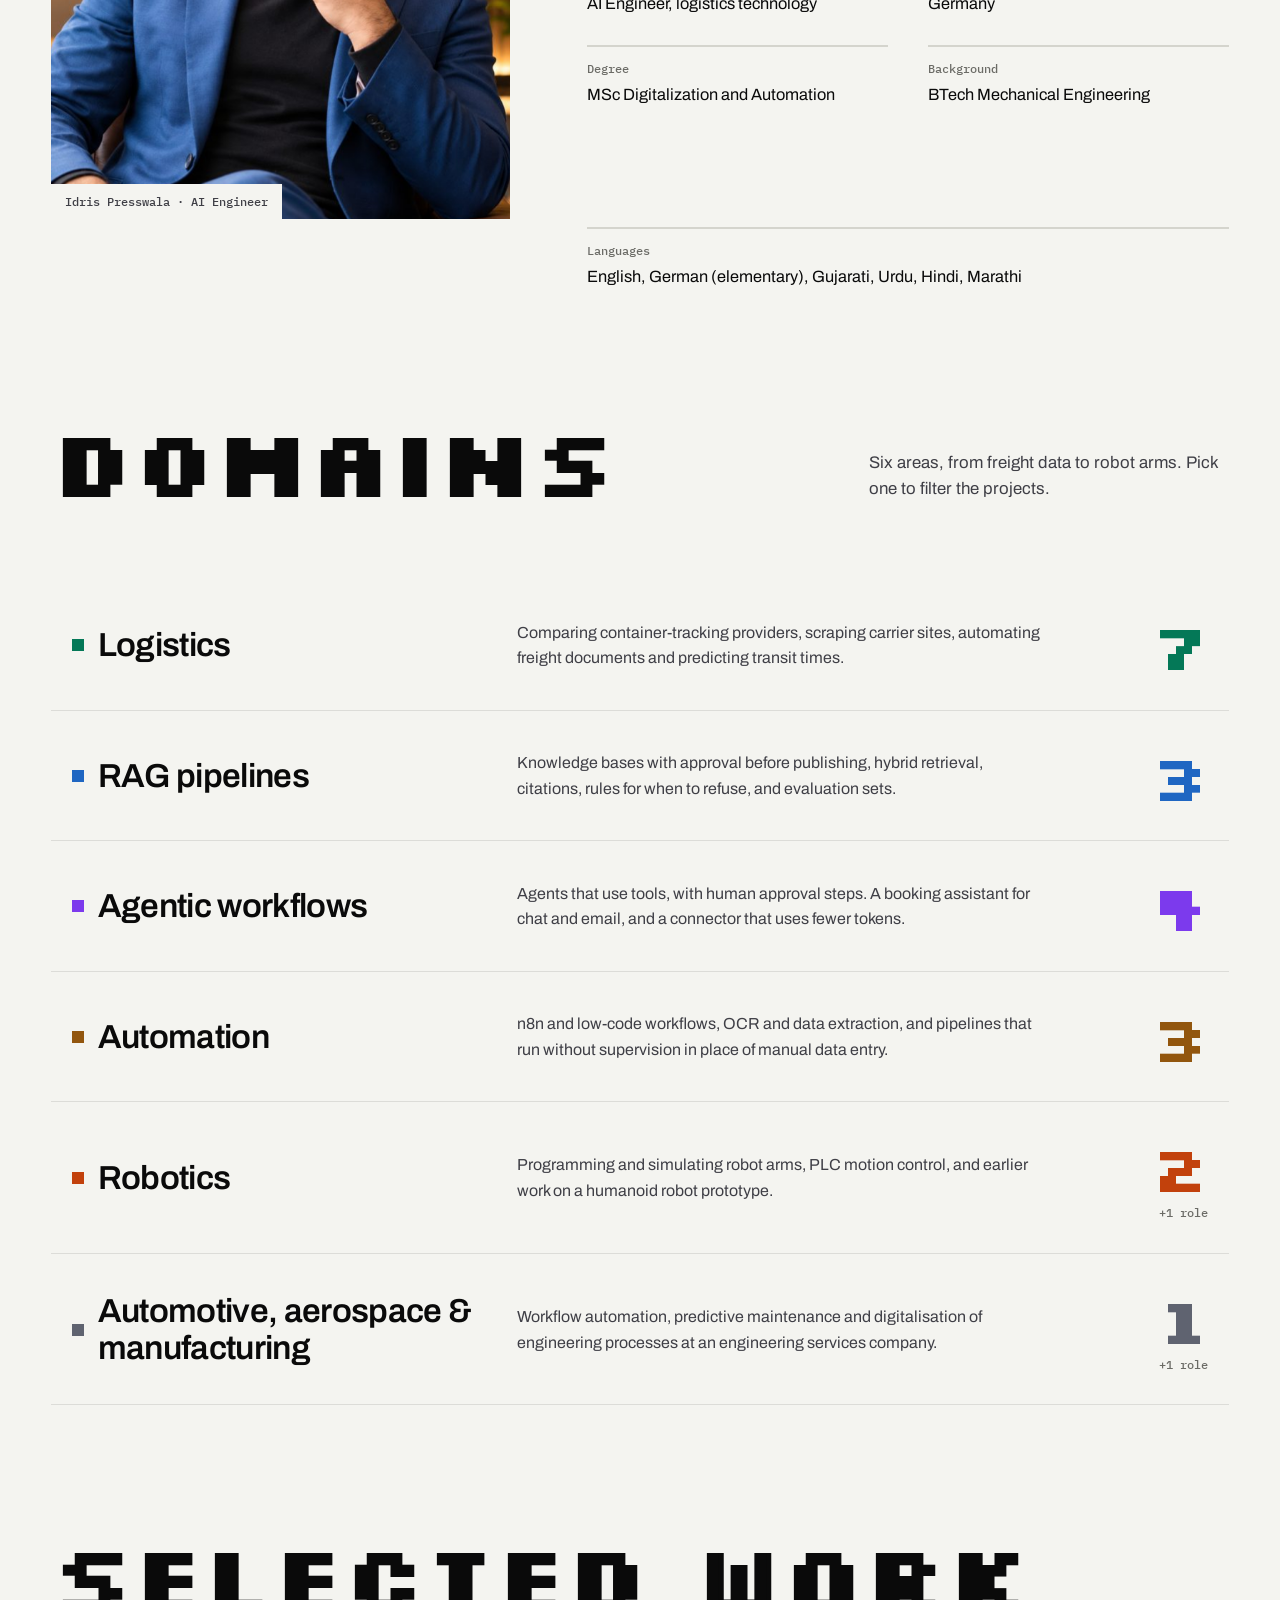
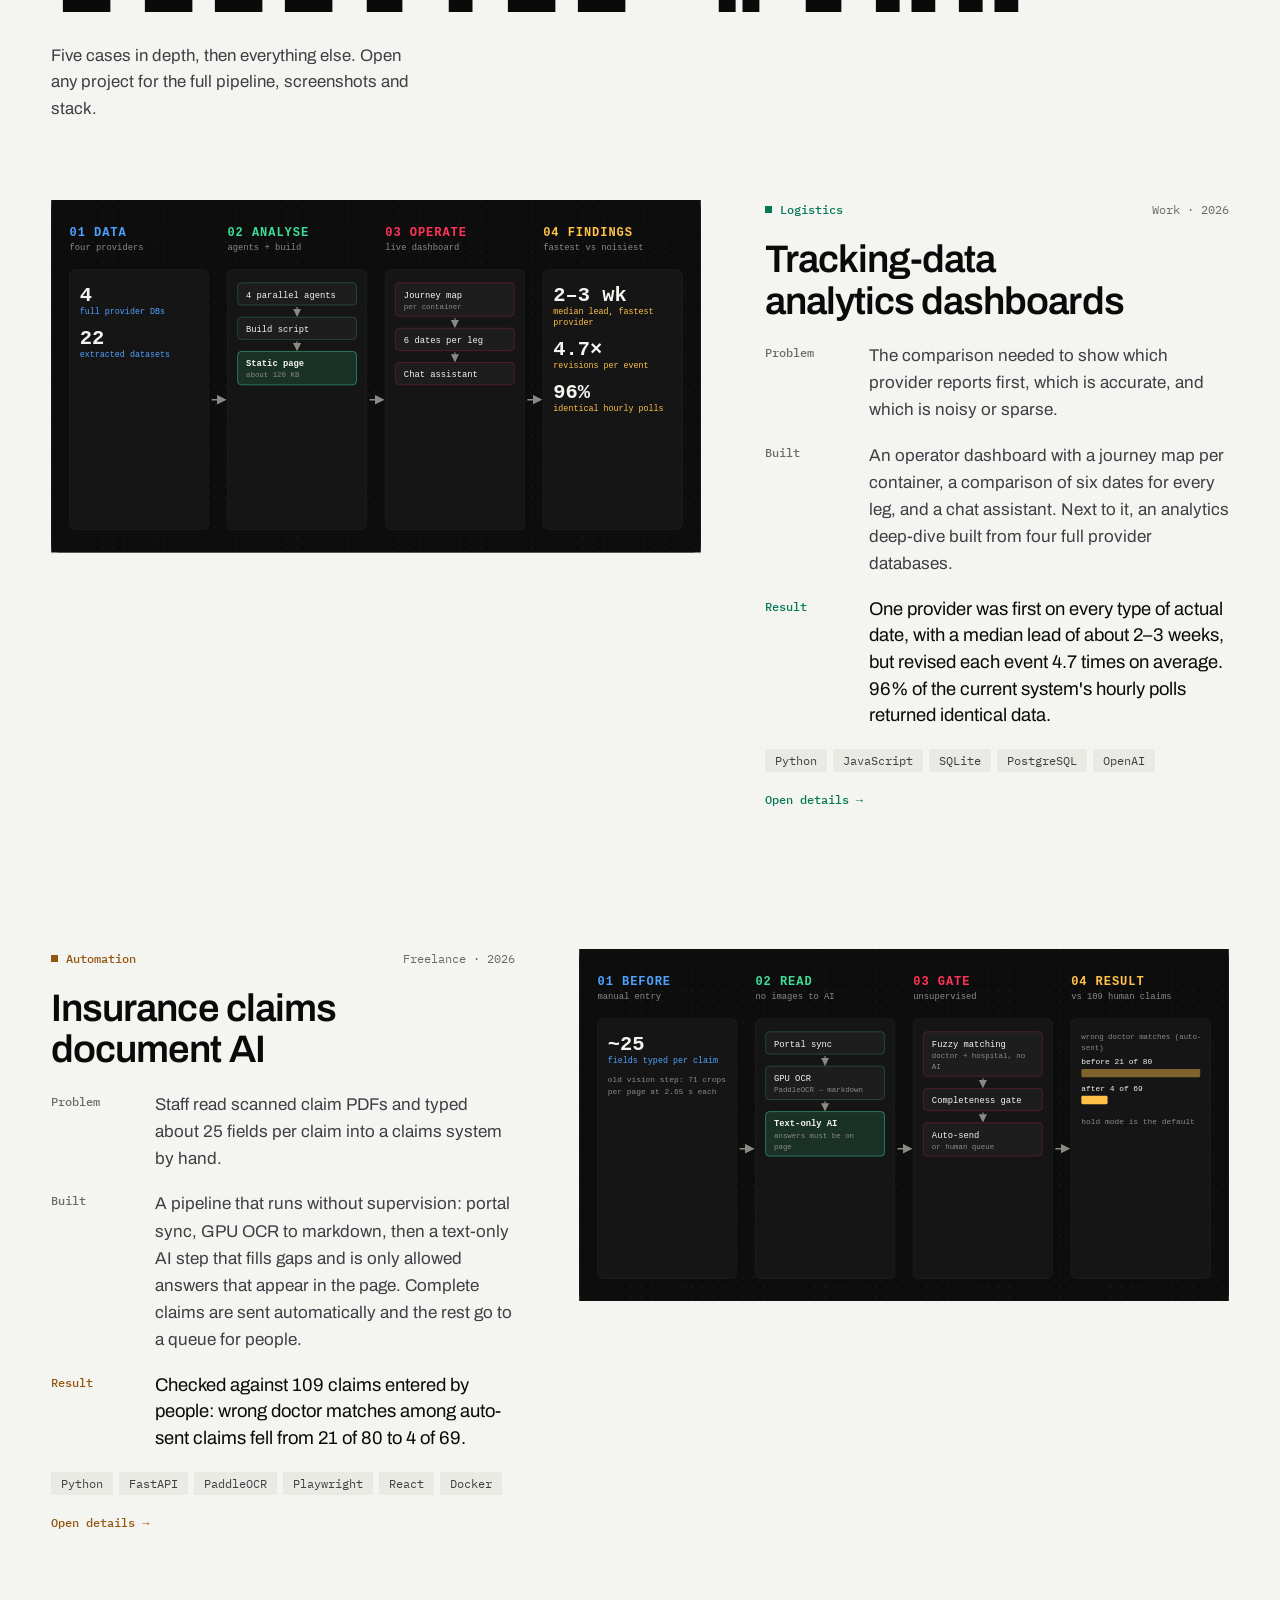
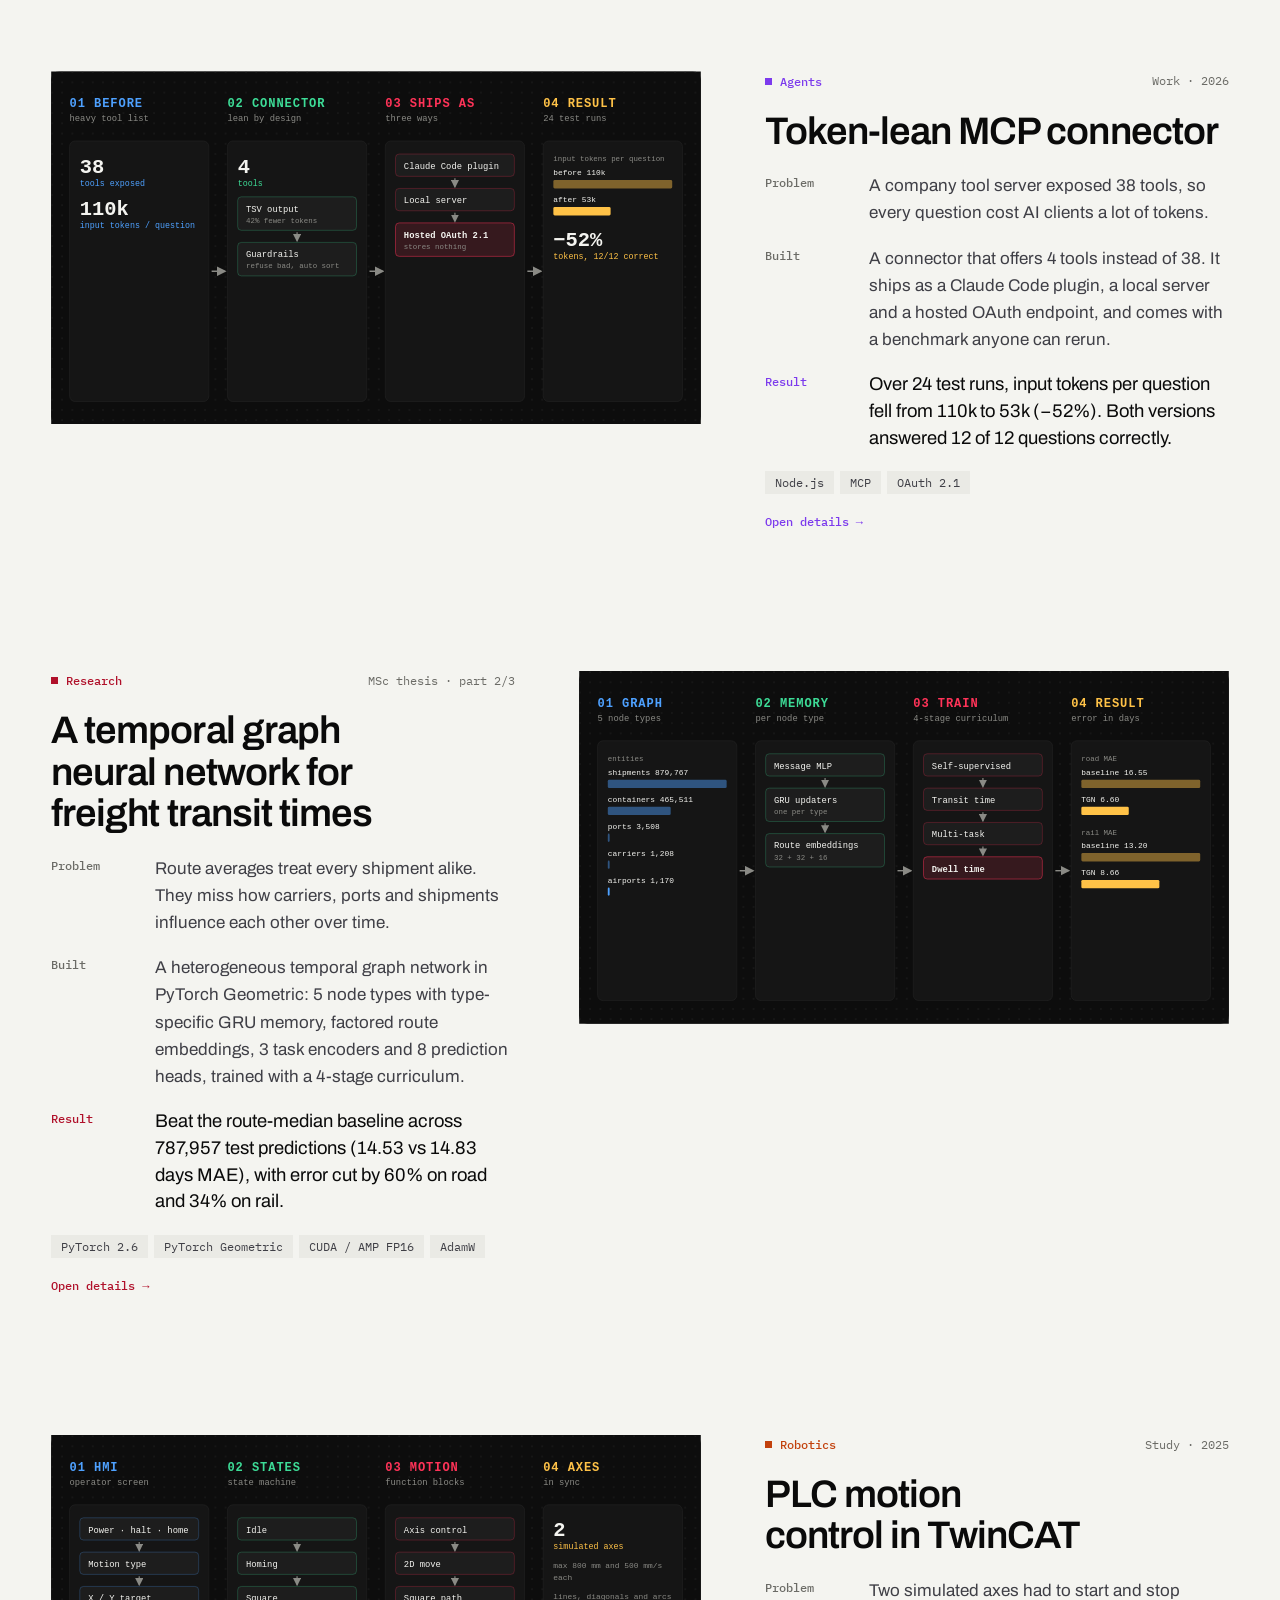
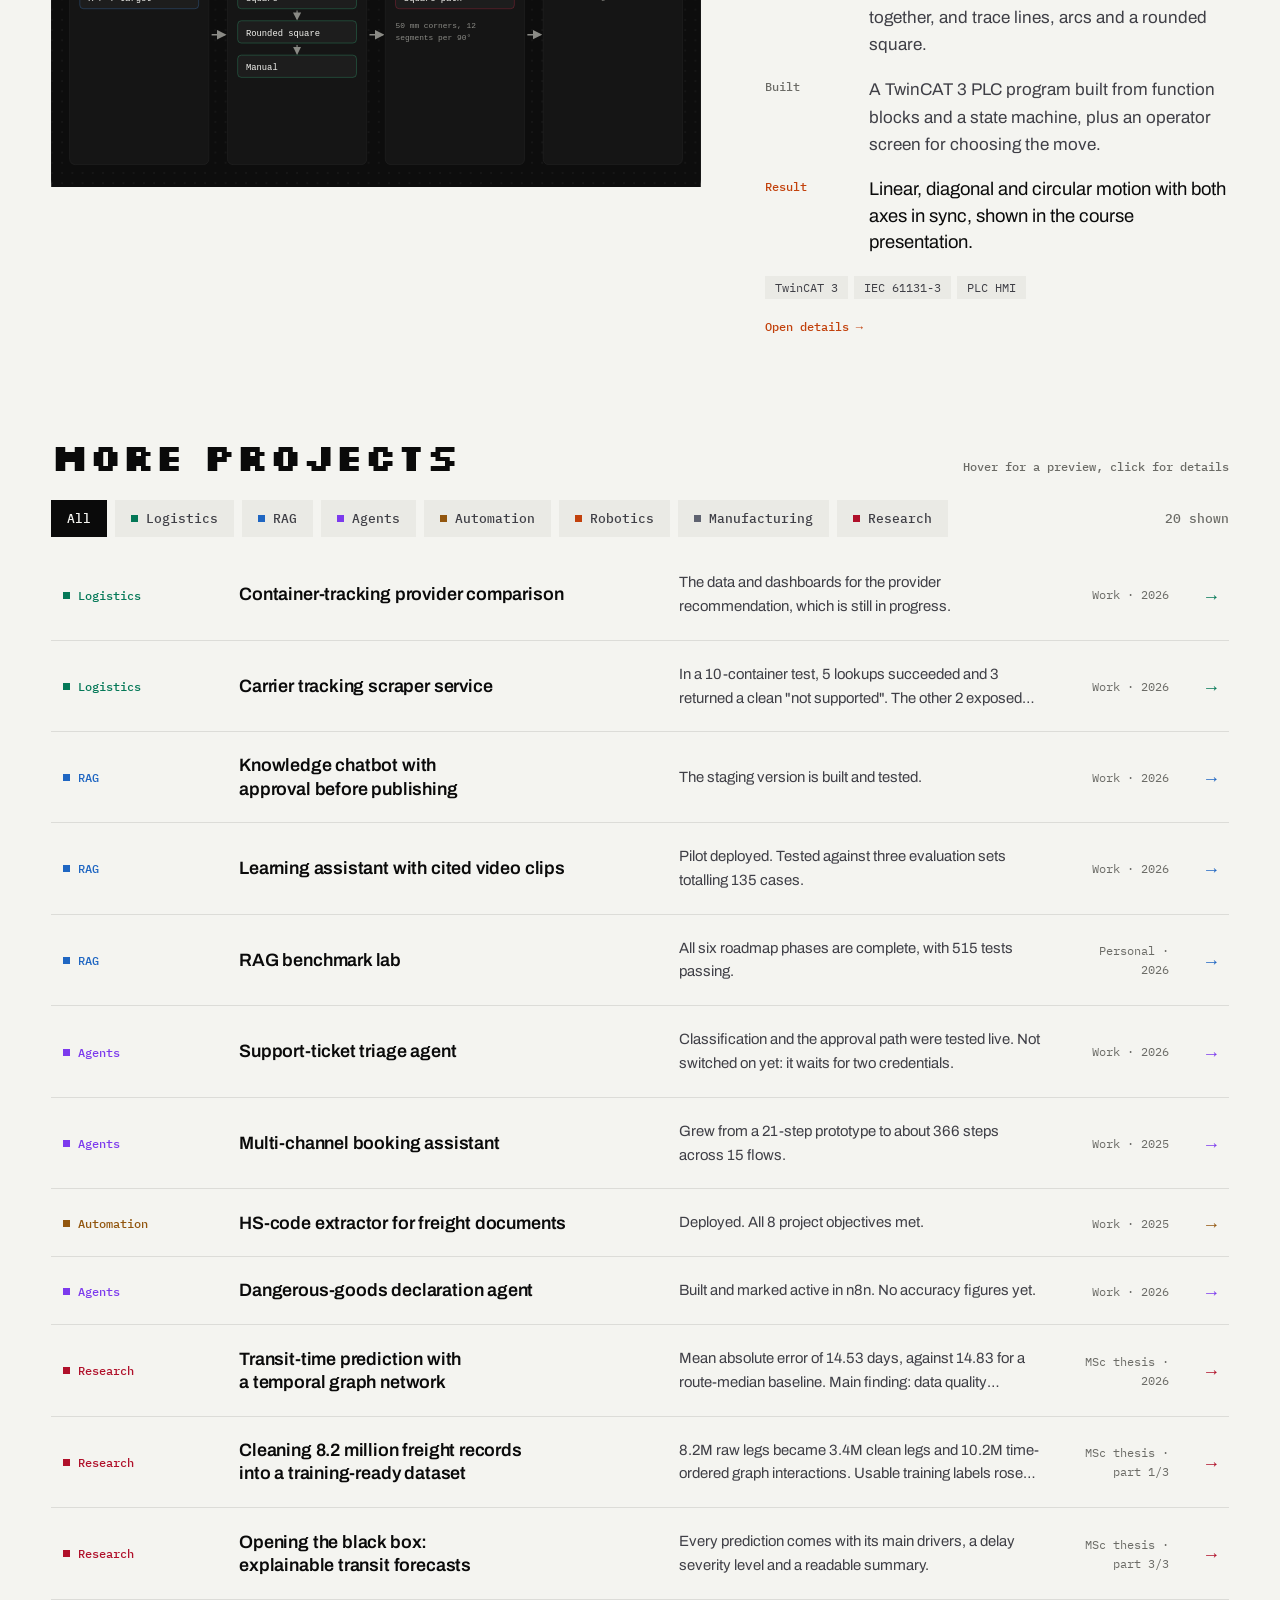
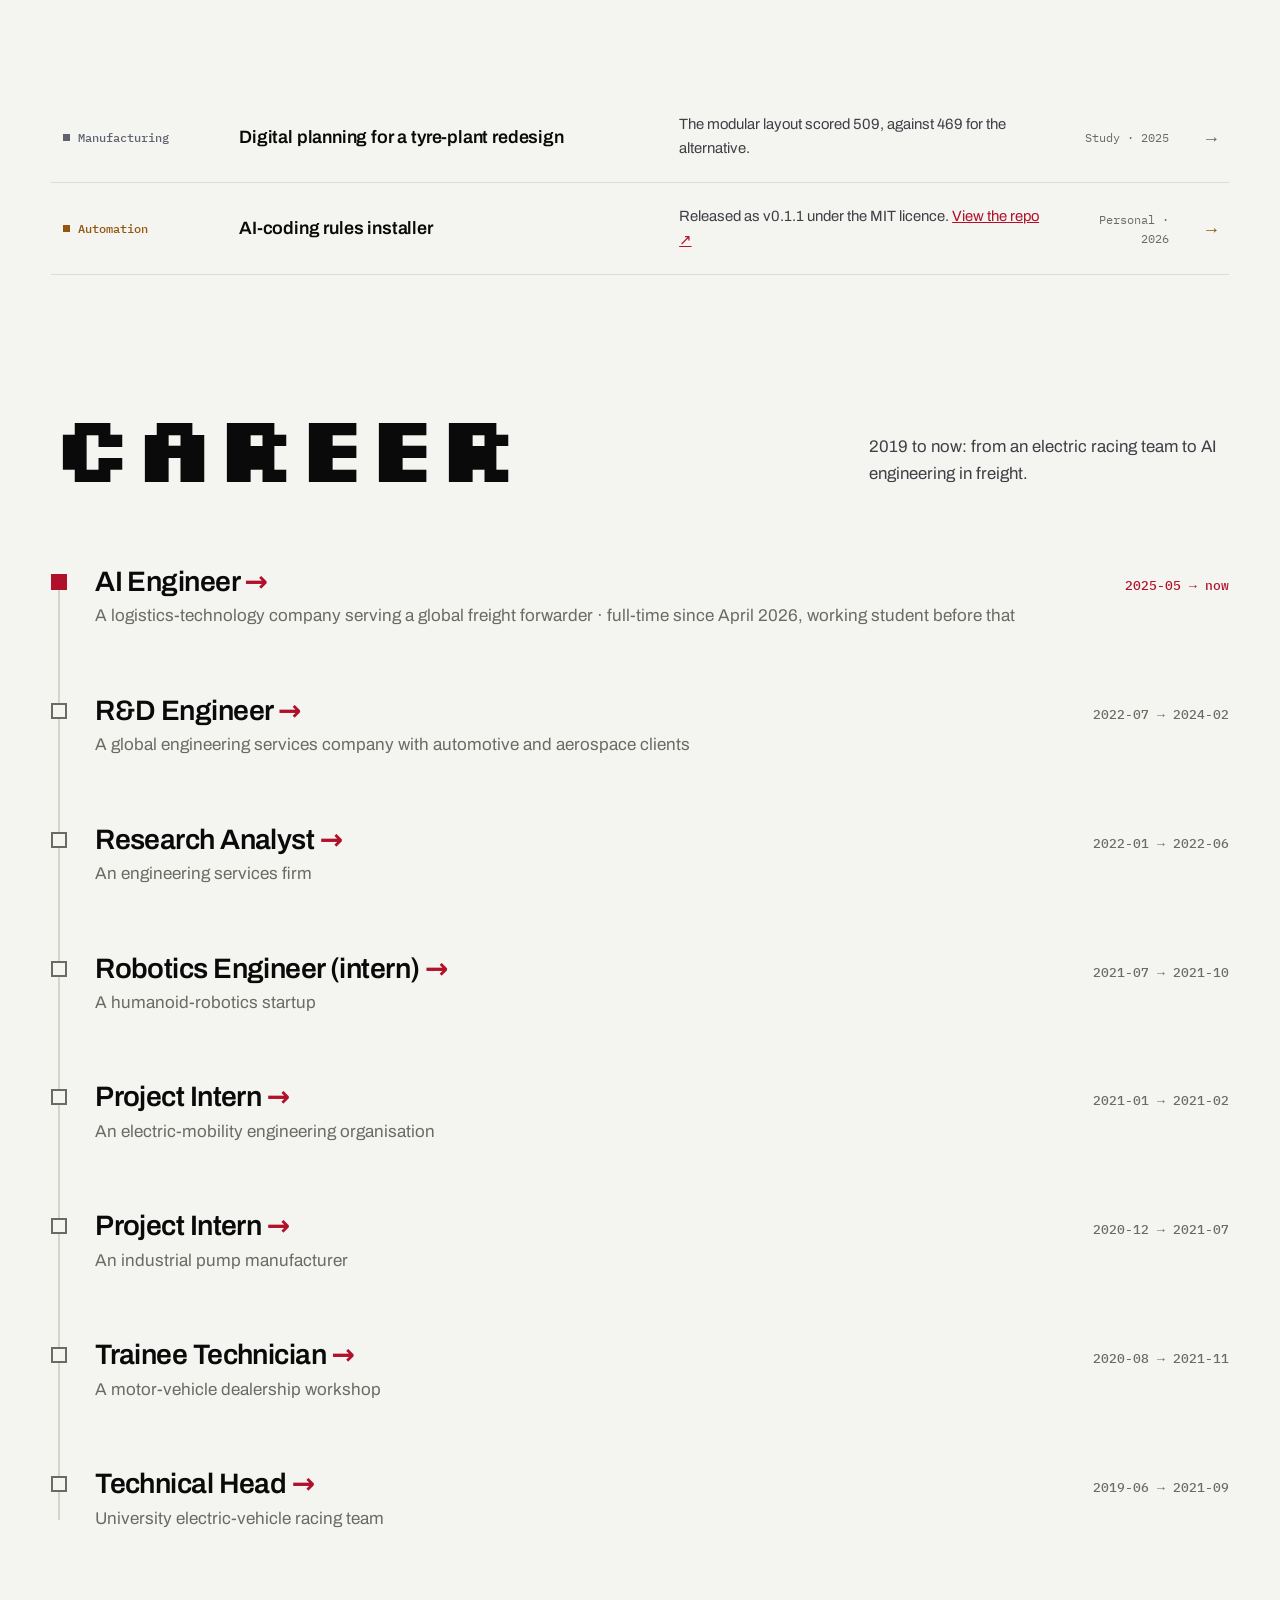
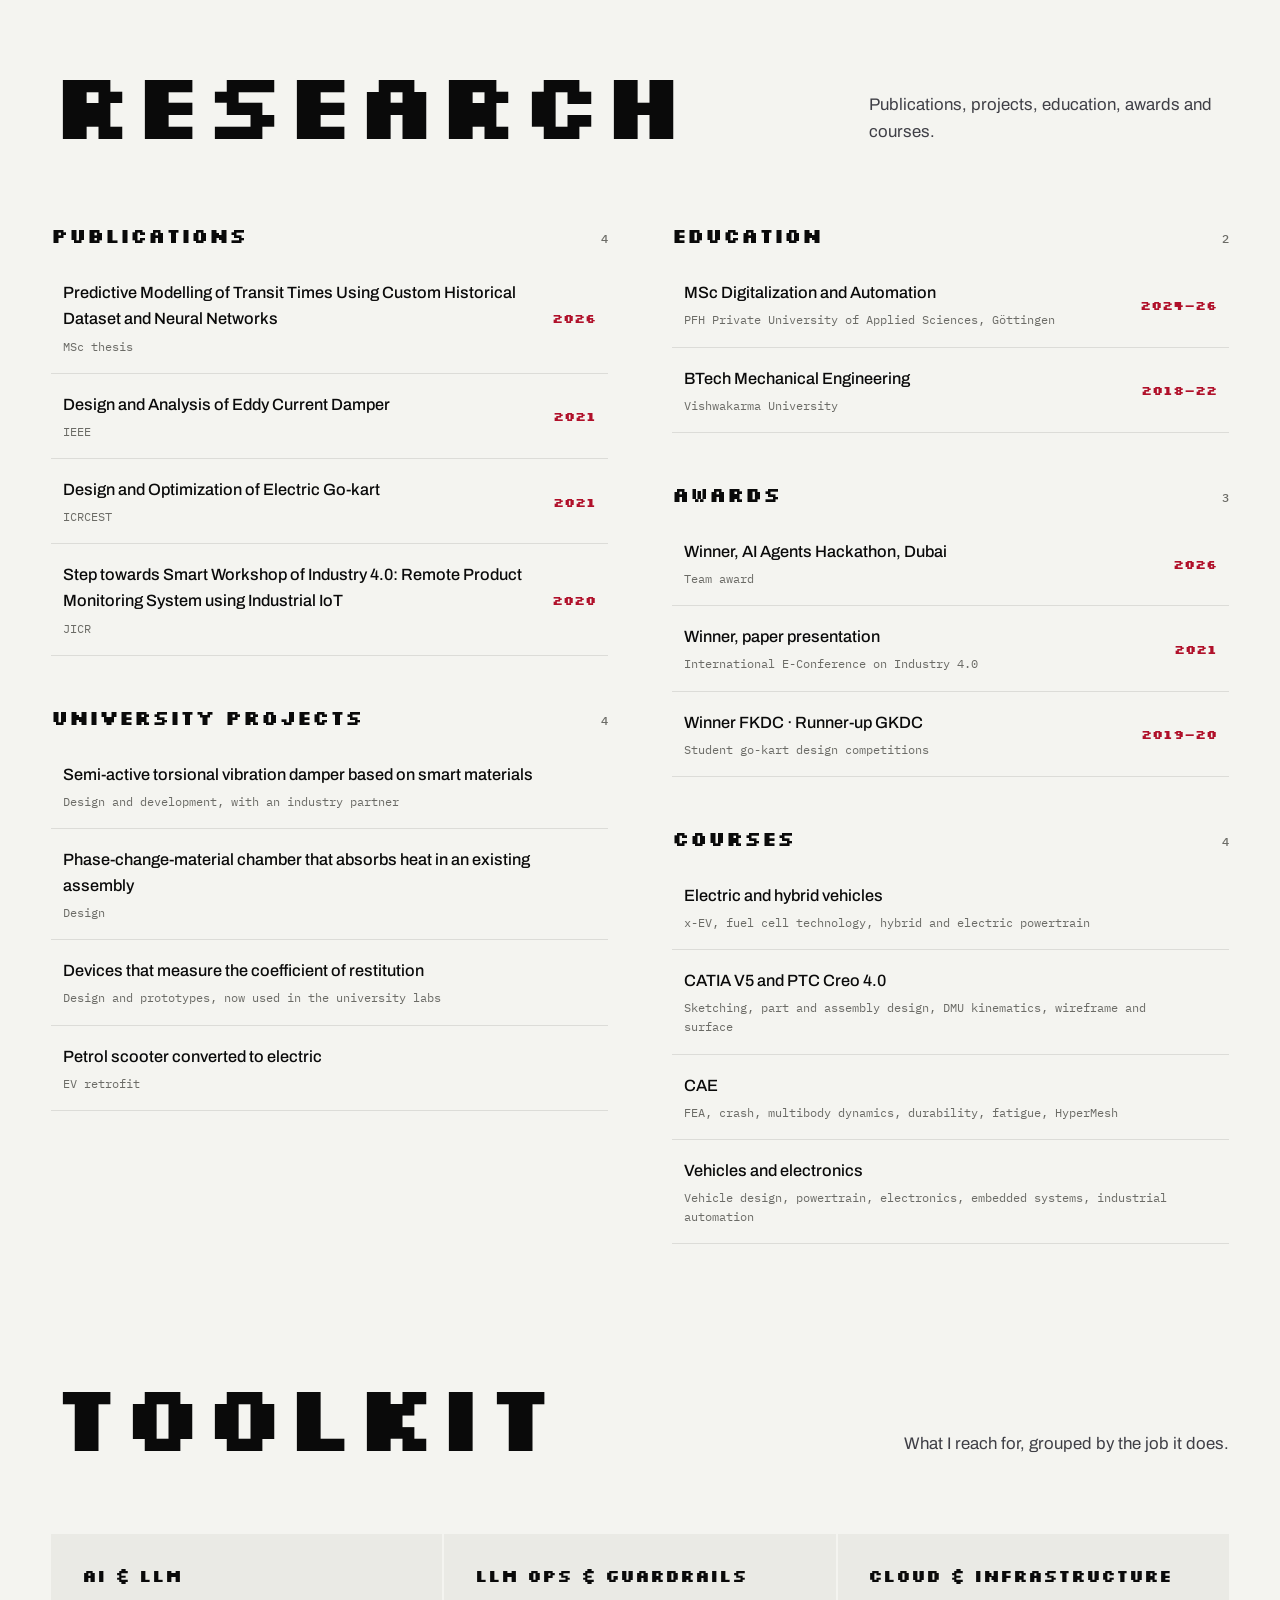
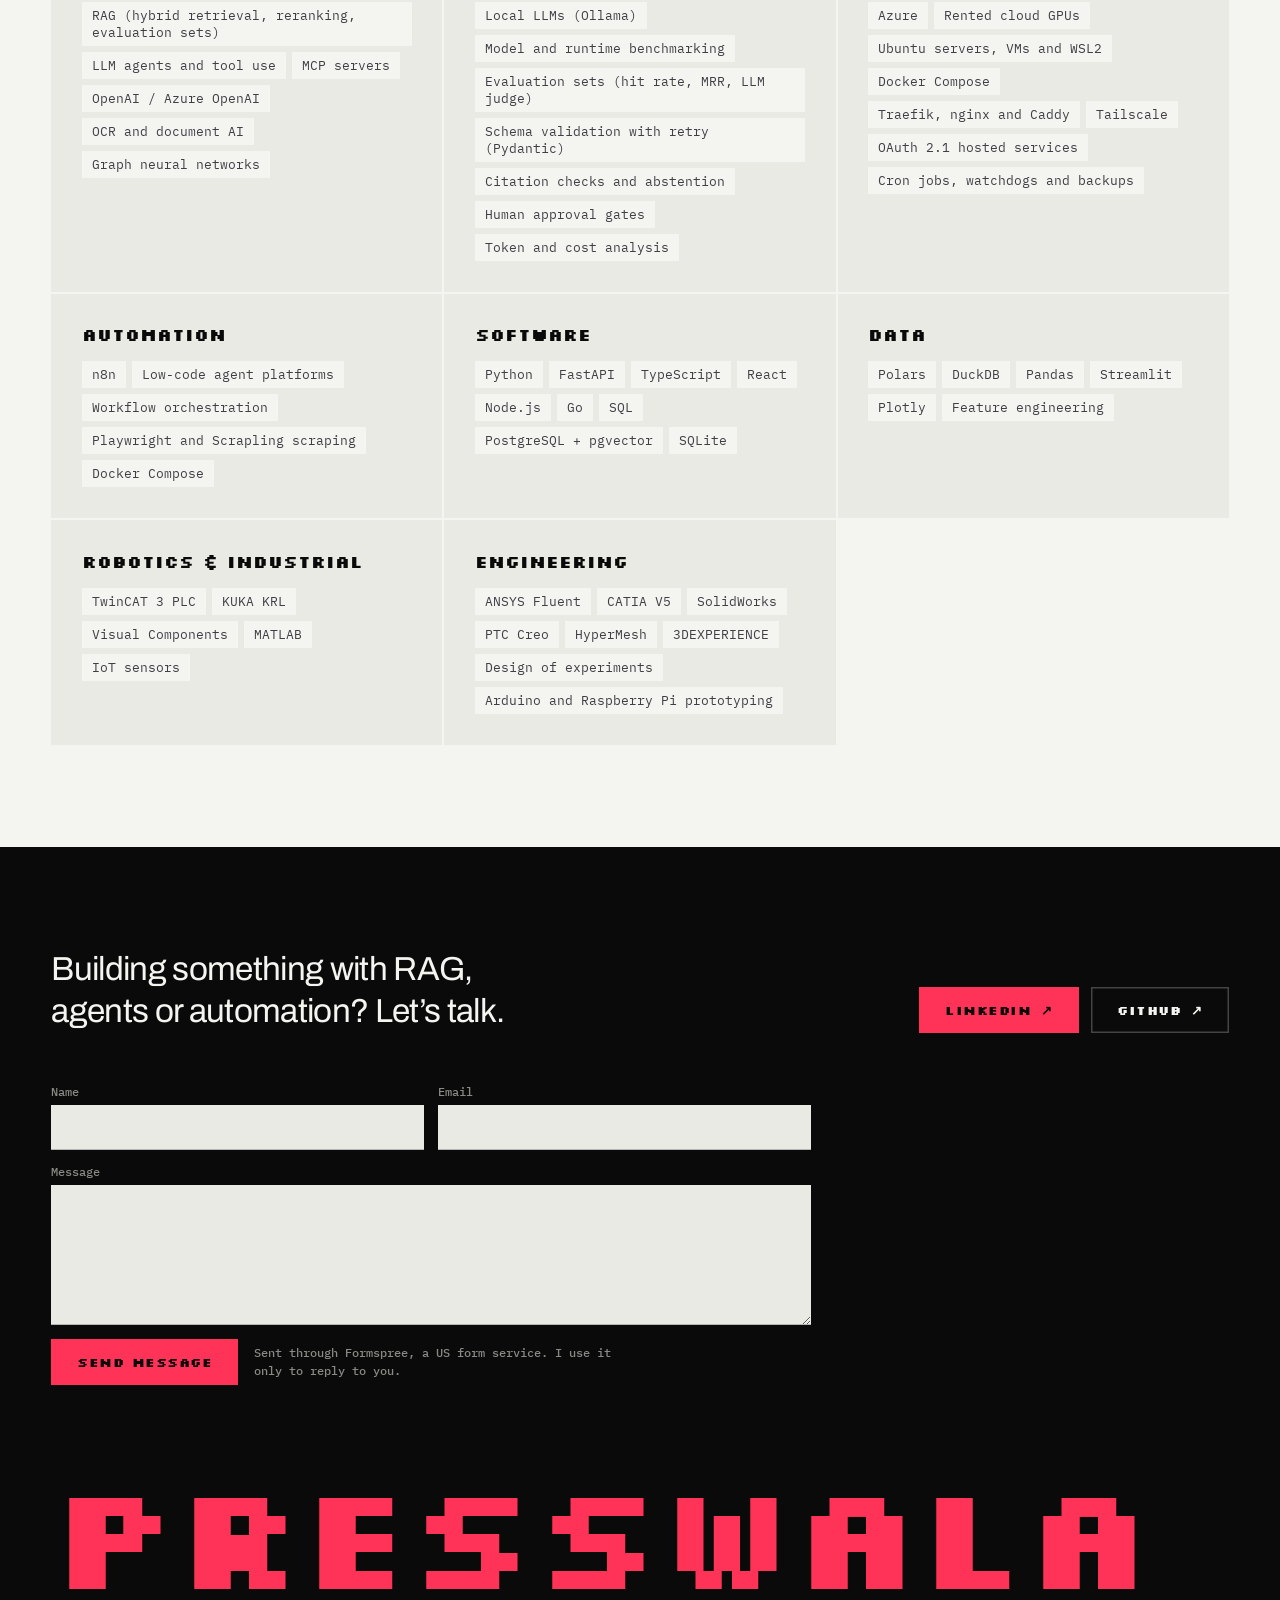
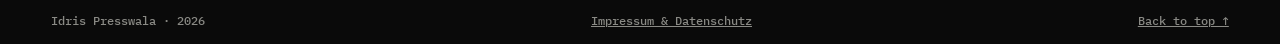
==== commit 237aeff7: "Add CV details: trainee role, university projects, courses; Impressum address Co-Authored-By: Claude" ====
--- a/index.html
+++ b/index.html
@@ -282,7 +282,7 @@
 .doc{display:grid;grid-template-columns:minmax(0,1fr) auto;gap:4px 20px;padding:18px 12px;box-shadow:inset 0 -1px 0 var(--border);transition:background .4s,padding .6s var(--ease)}
 .doc:hover{background:var(--s1);padding-left:20px}
 .doc b{font-weight:500;font-size:1.02rem}
-.doc .mono{font-size:12px;color:var(--faint)}
+.doc .mono{font-size:12px;color:var(--faint);grid-column:1}
 .doc .yr{font:700 13px var(--display);color:var(--accent);grid-row:1 / 3;grid-column:2;align-self:center}
 
 /* toolkit */
@@ -569,7 +569,7 @@
       <div class="stack"><span>Python</span><span>JavaScript</span><span>SQLite</span><span>PostgreSQL</span><span>OpenAI</span></div>
     </article>
     <article class="proj feat" data-c="automation" data-k="automation" data-n="4">
-      <div class="proj-top"><span class="pill"><i></i>Automation</span><span class="mono">Side project &middot; 2026</span></div>
+      <div class="proj-top"><span class="pill"><i></i>Automation</span><span class="mono">Freelance &middot; 2026</span></div>
       <h3><button class="open" type="button" aria-haspopup="dialog">Insurance claims document AI</button></h3>
       <div class="thumb" aria-hidden="true"></div>
       <dl class="fields">
@@ -810,13 +810,15 @@
       <ul><li>Worked on an electric bike with IoT sensors, and applied ML to battery-performance data.</li><li>Designed and built an electric bike to industry standards.</li><li>Analysed vehicle systems such as aerodynamics, ergonomics, brakes, transmission, steering and safety.</li><li>Ran system-level vehicle tests and changed designs to meet performance targets.</li></ul></div>
     <div class="step" data-tools="ANSYS Fluent,IoT sensors"><span class="node"></span><div><div class="step-role">Project Intern</div><div class="step-org">An industrial pump manufacturer</div></div><span class="step-when">2020-12 → 2021-07</span>
       <ul><li>Built an IoT refrigeration system that cut brine wastage.</li><li>Built a digital twin of a sewage treatment plant in ANSYS Fluent.</li><li>Based at a university water-quality centre of excellence.</li><li>Tested equipment and systems for feasibility, design and performance.</li></ul></div>
+    <div class="step" data-tools="Maintenance manuals,Wiring diagrams,Vehicle diagnostics"><span class="node"></span><div><div class="step-role">Trainee Technician</div><div class="step-org">A motor-vehicle dealership workshop</div></div><span class="step-when">2020-08 → 2021-11</span>
+      <ul><li>Read maintenance manuals and specifications to decide whether to repair or replace parts.</li><li>Took equipment apart to reach defects.</li><li>Followed wiring diagrams to inspect electrical connections, wiring and relays.</li></ul></div>
     <div class="step" data-tools="MATLAB,Python"><span class="node"></span><div><div class="step-role">Technical Head</div><div class="step-org">University electric-vehicle racing team</div></div><span class="step-when">2019-06 → 2021-09</span>
       <ul><li>Led the technical work on an electric vehicle, automating powertrain systems in MATLAB and Python.</li><li>Managed the team: set goals and department deadlines, recruited team leads, and solved technical and team problems.</li><li>Results: 1st nationally at FKDC (2019), 2nd internationally at GKDC (2020) and NSD (2019), 1st in the acceleration test at Zeal Drag (2019), all-India rank 36 at Formula Bharat (2019&ndash;20).</li></ul></div>
   </div>
 </section>
 
 <section class="sec wrap" id="research">
-  <div class="sec-head"><h2 data-r>Research</h2><p data-r style="--i:1">Publications, education and awards.</p></div>
+  <div class="sec-head"><h2 data-r>Research</h2><p data-r style="--i:1">Publications, projects, education, awards and courses.</p></div>
 <div class="two">
     <div class="box">
       <div class="box-head">Publications <span>4</span></div>
@@ -825,6 +827,13 @@
         <div class="doc"><b>Design and Analysis of Eddy Current Damper</b><span class="mono">IEEE</span><span class="yr">2021</span></div>
         <div class="doc"><b>Design and Optimization of Electric Go-kart</b><span class="mono">ICRCEST</span><span class="yr">2021</span></div>
         <div class="doc"><b>Step towards Smart Workshop of Industry 4.0: Remote Product Monitoring System using Industrial IoT</b><span class="mono">JICR</span><span class="yr">2020</span></div>
+      </div>
+      <div class="box-head">University projects <span>4</span></div>
+      <div class="docs">
+        <div class="doc"><b>Semi-active torsional vibration damper based on smart materials</b><span class="mono">Design and development, with an industry partner</span></div>
+        <div class="doc"><b>Phase-change-material chamber that absorbs heat in an existing assembly</b><span class="mono">Design</span></div>
+        <div class="doc"><b>Devices that measure the coefficient of restitution</b><span class="mono">Design and prototypes, now used in the university labs</span></div>
+        <div class="doc"><b>Petrol scooter converted to electric</b><span class="mono">EV retrofit</span></div>
       </div>
     </div>
     <div class="box">
@@ -839,6 +848,13 @@
         <div class="doc"><b>Winner, paper presentation</b><span class="mono">International E-Conference on Industry 4.0</span><span class="yr">2021</span></div>
         <div class="doc"><b>Winner FKDC &middot; Runner-up GKDC</b><span class="mono">Student go-kart design competitions</span><span class="yr">2019&ndash;20</span></div>
       </div>
+      <div class="box-head">Courses <span>4</span></div>
+      <div class="docs">
+        <div class="doc"><b>Electric and hybrid vehicles</b><span class="mono">x-EV, fuel cell technology, hybrid and electric powertrain</span></div>
+        <div class="doc"><b>CATIA V5 and PTC Creo 4.0</b><span class="mono">Sketching, part and assembly design, DMU kinematics, wireframe and surface</span></div>
+        <div class="doc"><b>CAE</b><span class="mono">FEA, crash, multibody dynamics, durability, fatigue, HyperMesh</span></div>
+        <div class="doc"><b>Vehicles and electronics</b><span class="mono">Vehicle design, powertrain, electronics, embedded systems, industrial automation</span></div>
+      </div>
     </div>
   </div>
 </section>
@@ -848,12 +864,12 @@
 <div class="skills">
     <div><span class="cap">AI &amp; LLM</span><p><span>RAG (hybrid retrieval, reranking, evaluation sets)</span><span>LLM agents and tool use</span><span>MCP servers</span><span>OpenAI / Azure OpenAI</span><span>OCR and document AI</span><span>Graph neural networks</span></p></div>
     <div><span class="cap">LLM ops &amp; guardrails</span><p><span>Local LLMs (Ollama)</span><span>Model and runtime benchmarking</span><span>Evaluation sets (hit rate, MRR, LLM judge)</span><span>Schema validation with retry (Pydantic)</span><span>Citation checks and abstention</span><span>Human approval gates</span><span>Token and cost analysis</span></p></div>
-    <div><span class="cap">Cloud &amp; infrastructure</span><p><span>Azure</span><span>Google Cloud</span><span>Rented cloud GPUs</span><span>Ubuntu servers, VMs and WSL2</span><span>Docker Compose</span><span>Traefik, nginx and Caddy</span><span>Tailscale</span><span>OAuth 2.1 hosted services</span><span>Cron jobs, watchdogs and backups</span></p></div>
+    <div><span class="cap">Cloud &amp; infrastructure</span><p><span>Azure</span><span>Rented cloud GPUs</span><span>Ubuntu servers, VMs and WSL2</span><span>Docker Compose</span><span>Traefik, nginx and Caddy</span><span>Tailscale</span><span>OAuth 2.1 hosted services</span><span>Cron jobs, watchdogs and backups</span></p></div>
     <div><span class="cap">Automation</span><p><span>n8n</span><span>Low-code agent platforms</span><span>Workflow orchestration</span><span>Playwright and Scrapling scraping</span><span>Docker Compose</span></p></div>
     <div><span class="cap">Software</span><p><span>Python</span><span>FastAPI</span><span>TypeScript</span><span>React</span><span>Node.js</span><span>Go</span><span>SQL</span><span>PostgreSQL + pgvector</span><span>SQLite</span></p></div>
     <div><span class="cap">Data</span><p><span>Polars</span><span>DuckDB</span><span>Pandas</span><span>Streamlit</span><span>Plotly</span><span>Feature engineering</span></p></div>
     <div><span class="cap">Robotics &amp; industrial</span><p><span>TwinCAT 3 PLC</span><span>KUKA KRL</span><span>Visual Components</span><span>MATLAB</span><span>IoT sensors</span></p></div>
-    <div><span class="cap">Engineering</span><p><span>ANSYS Fluent</span><span>CATIA V5</span><span>SolidWorks</span><span>3DEXPERIENCE</span><span>Design of experiments</span></p></div>
+    <div><span class="cap">Engineering</span><p><span>ANSYS Fluent</span><span>CATIA V5</span><span>SolidWorks</span><span>PTC Creo</span><span>HyperMesh</span><span>3DEXPERIENCE</span><span>Design of experiments</span><span>Arduino and Raspberry Pi prototyping</span></p></div>
   </div>
 </section>
 
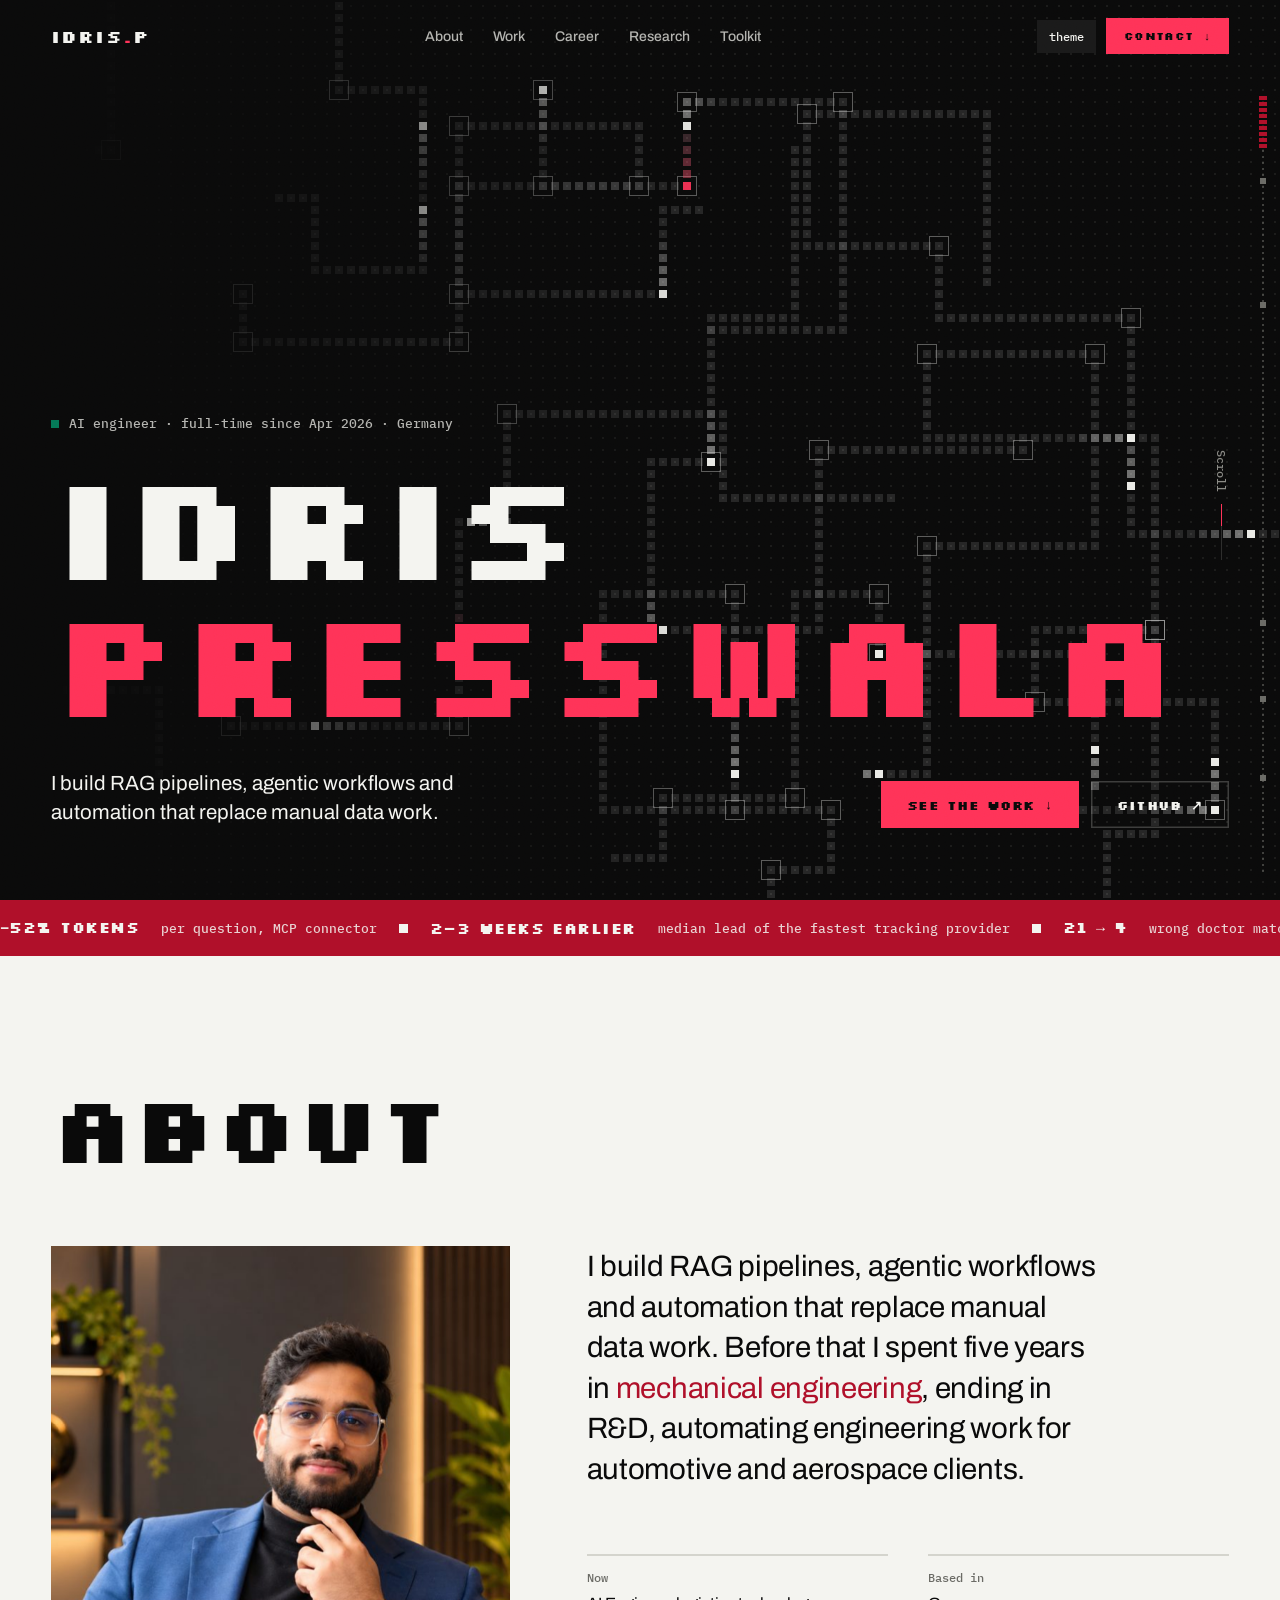
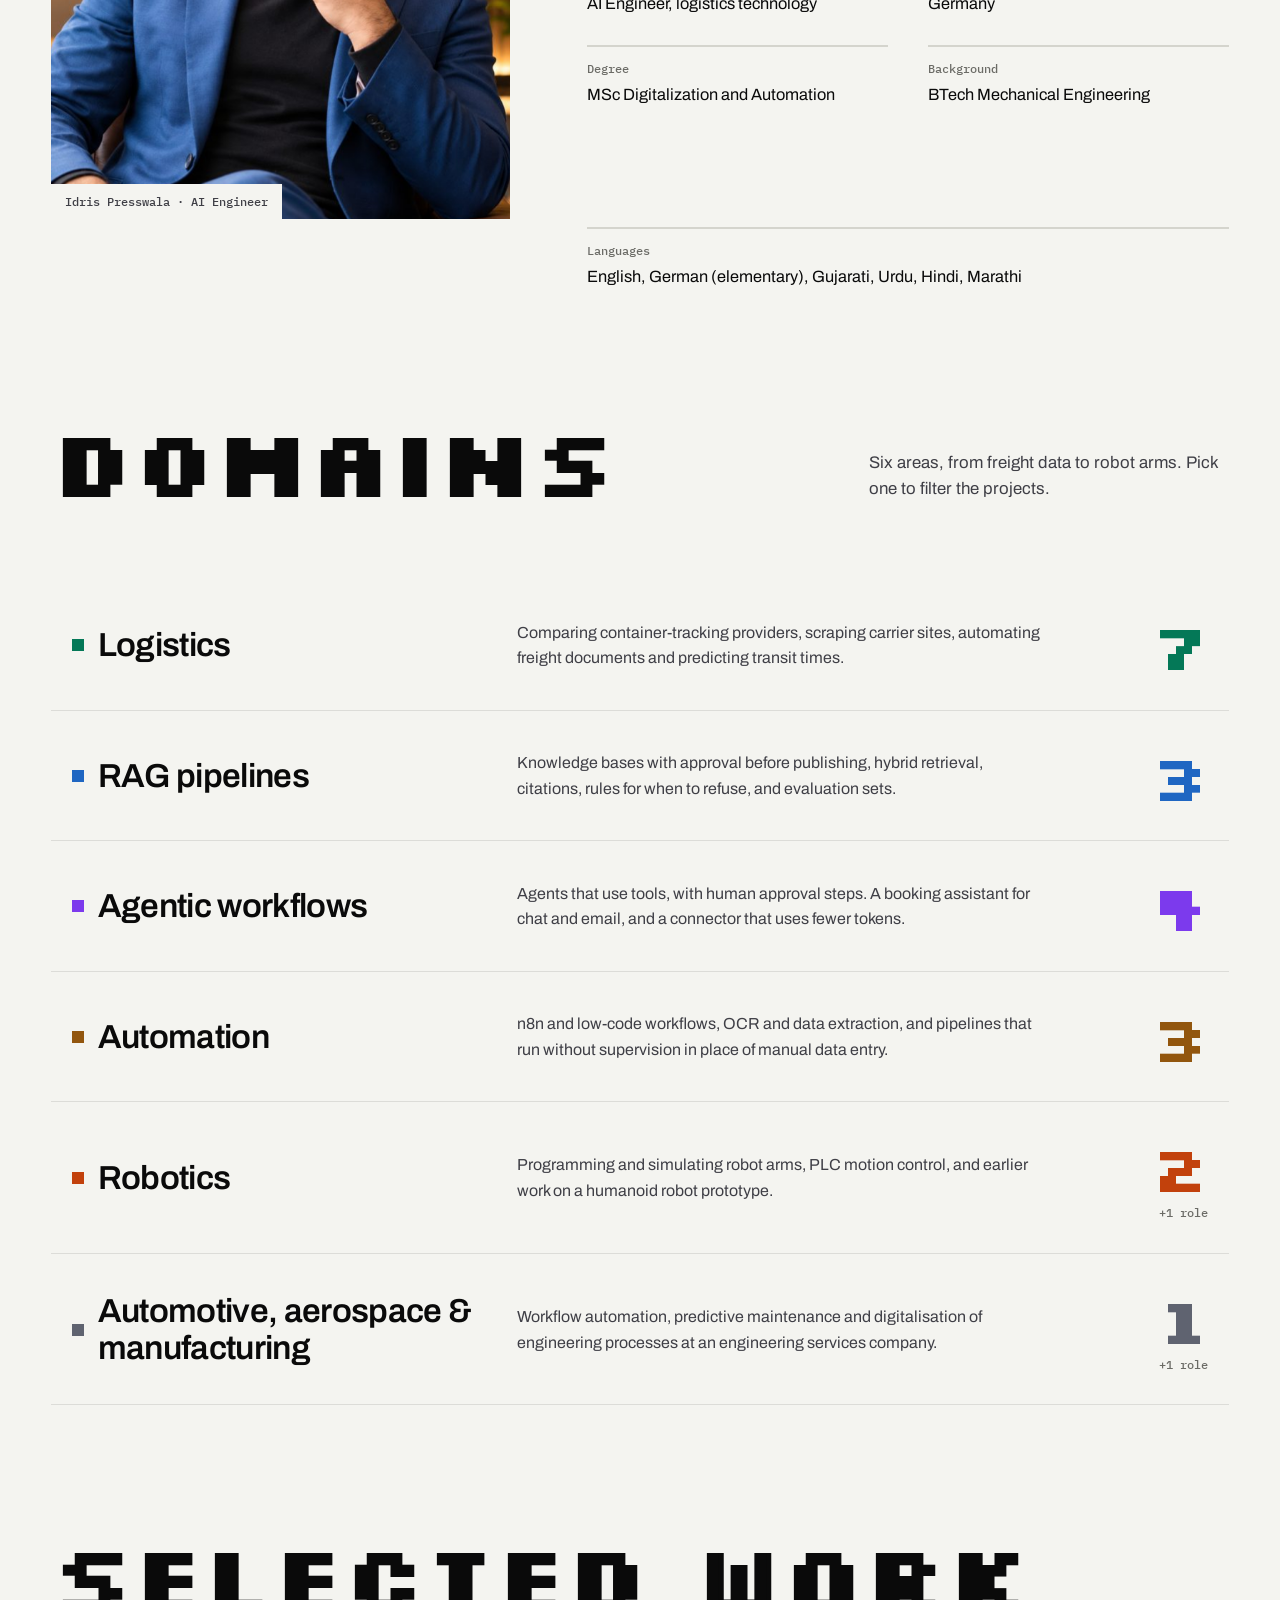
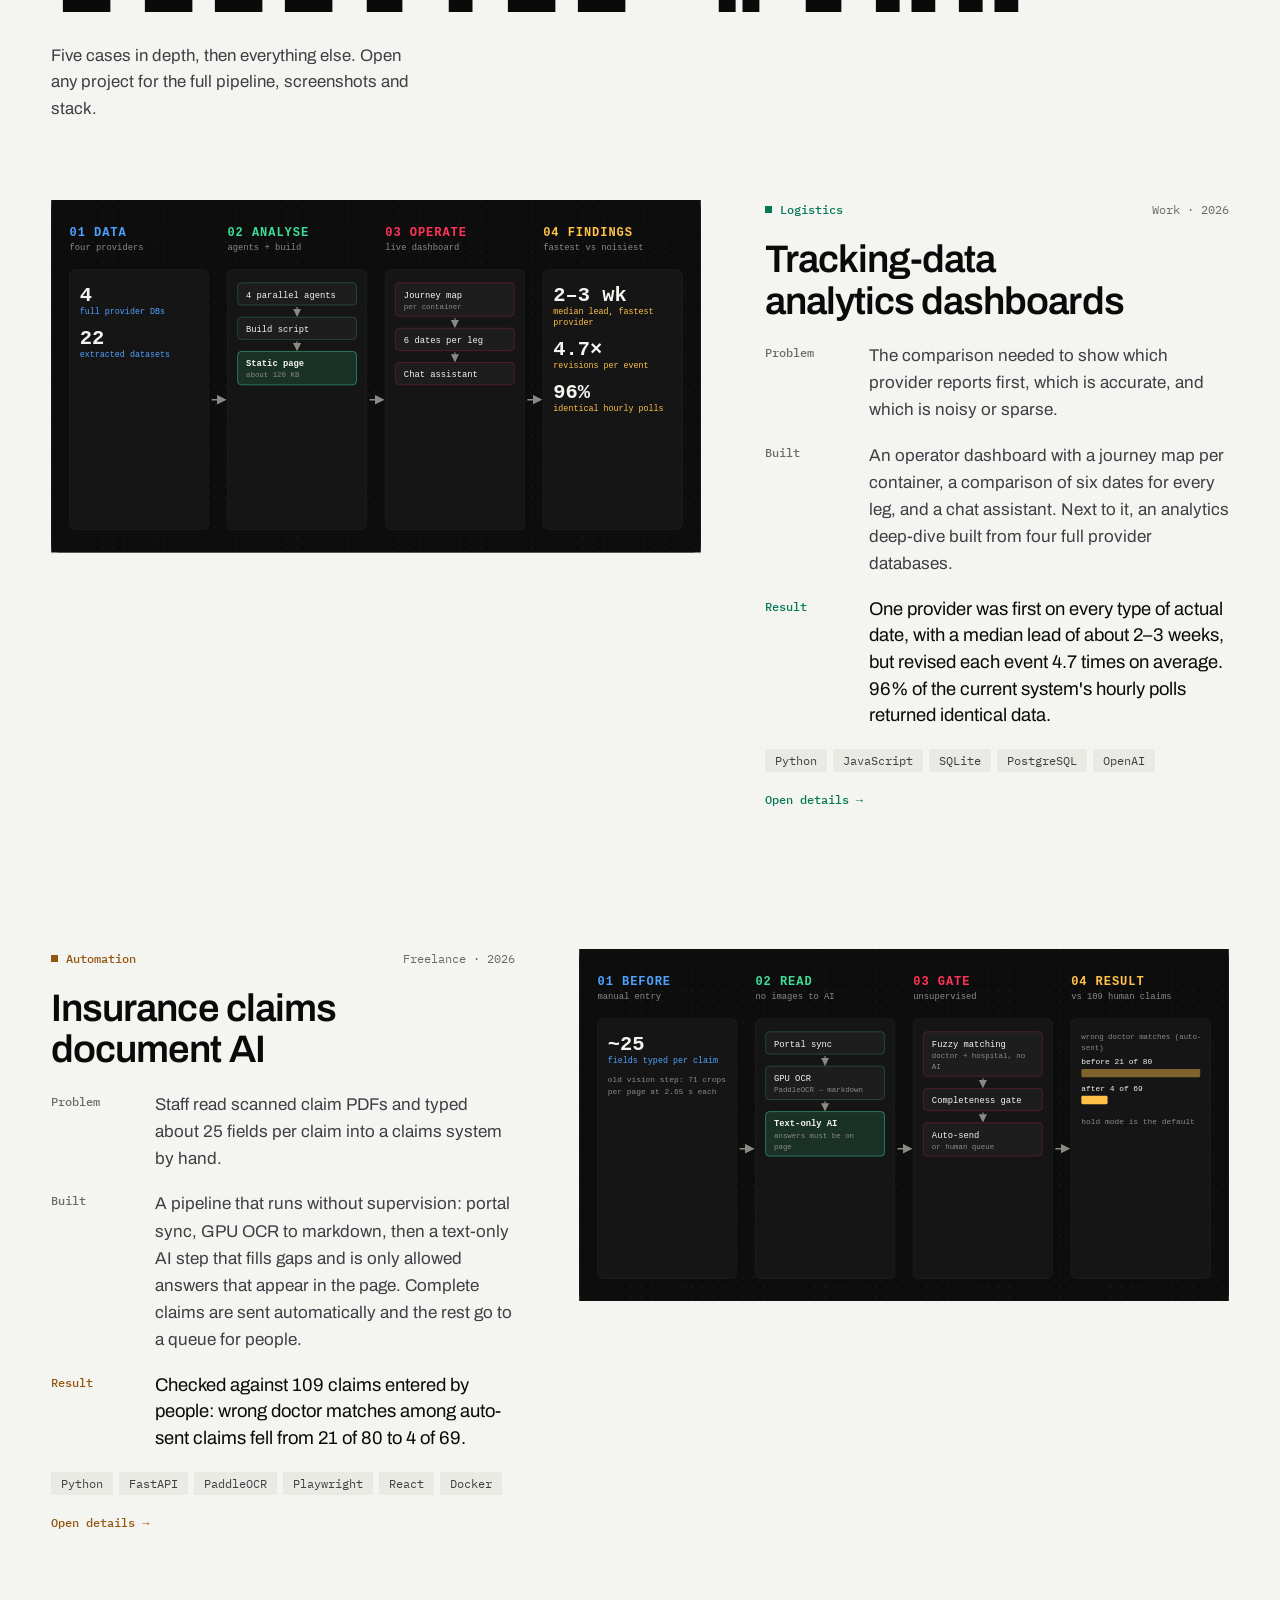
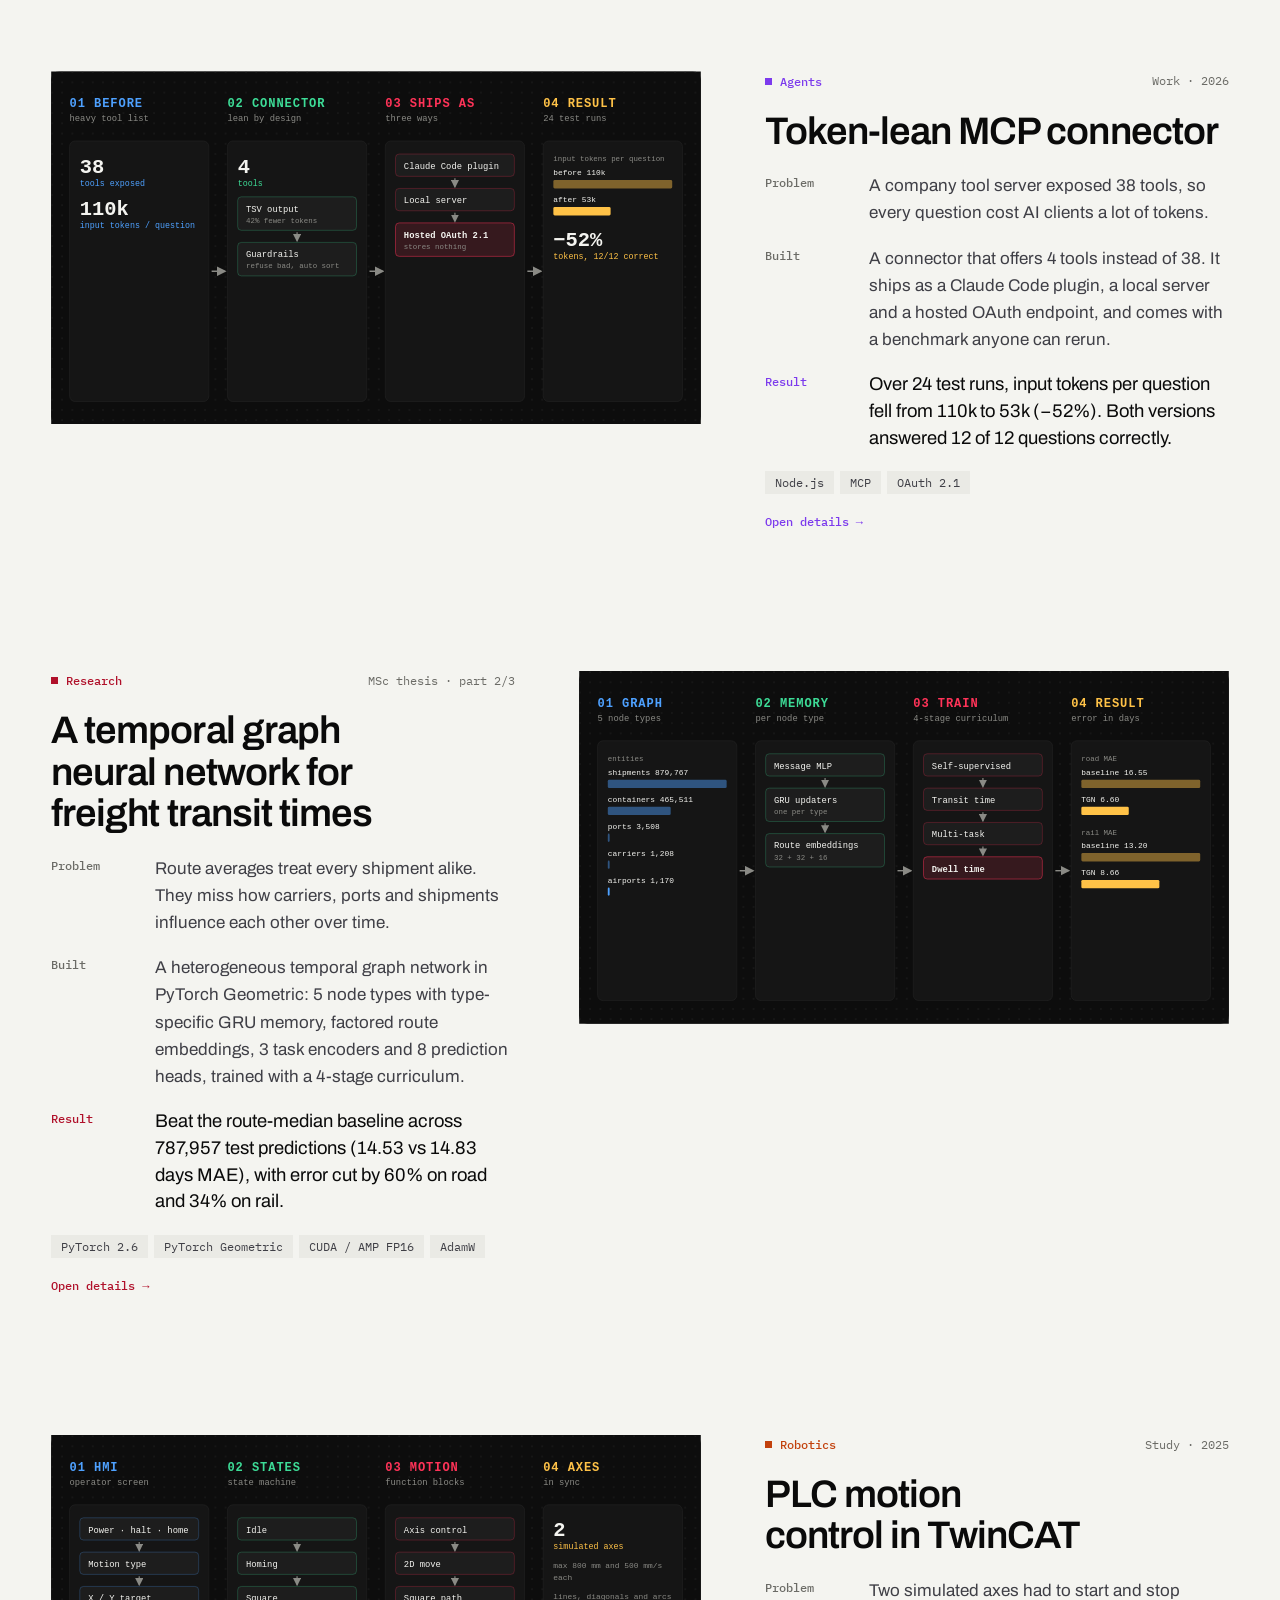
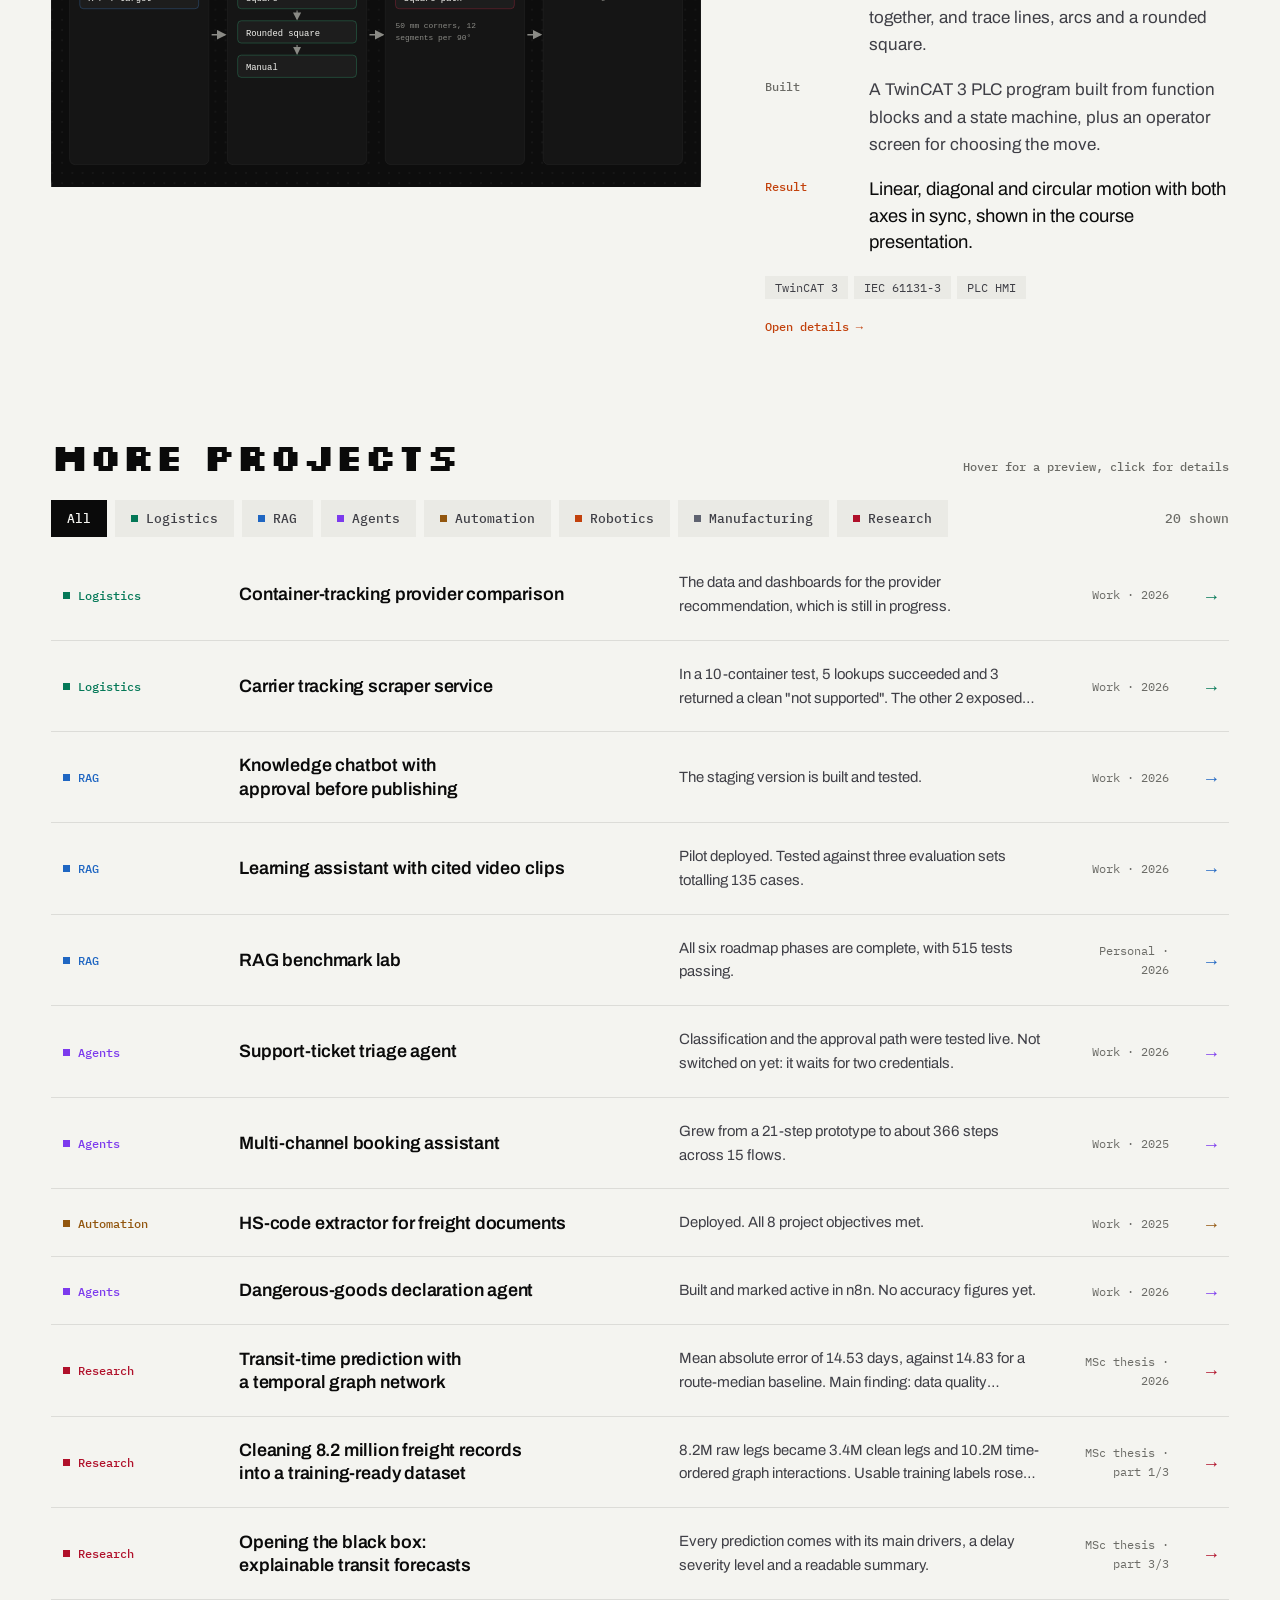
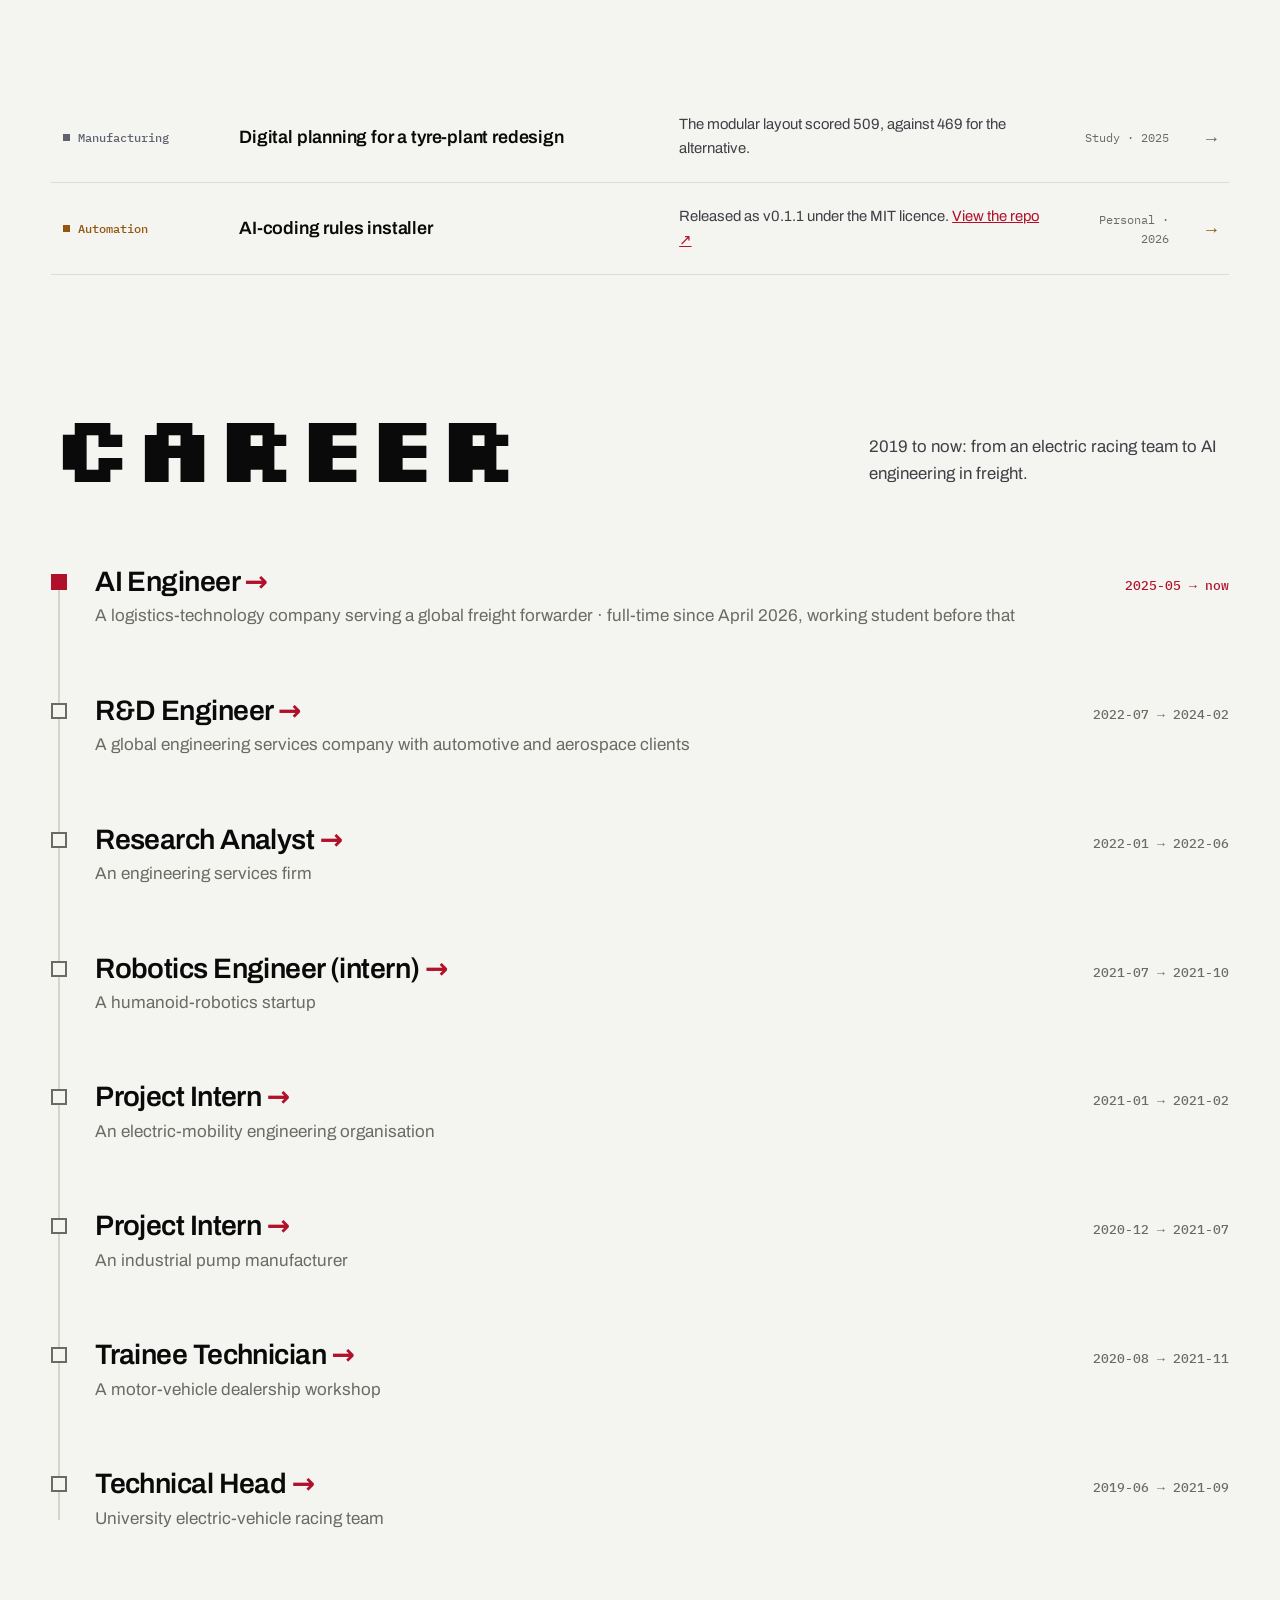
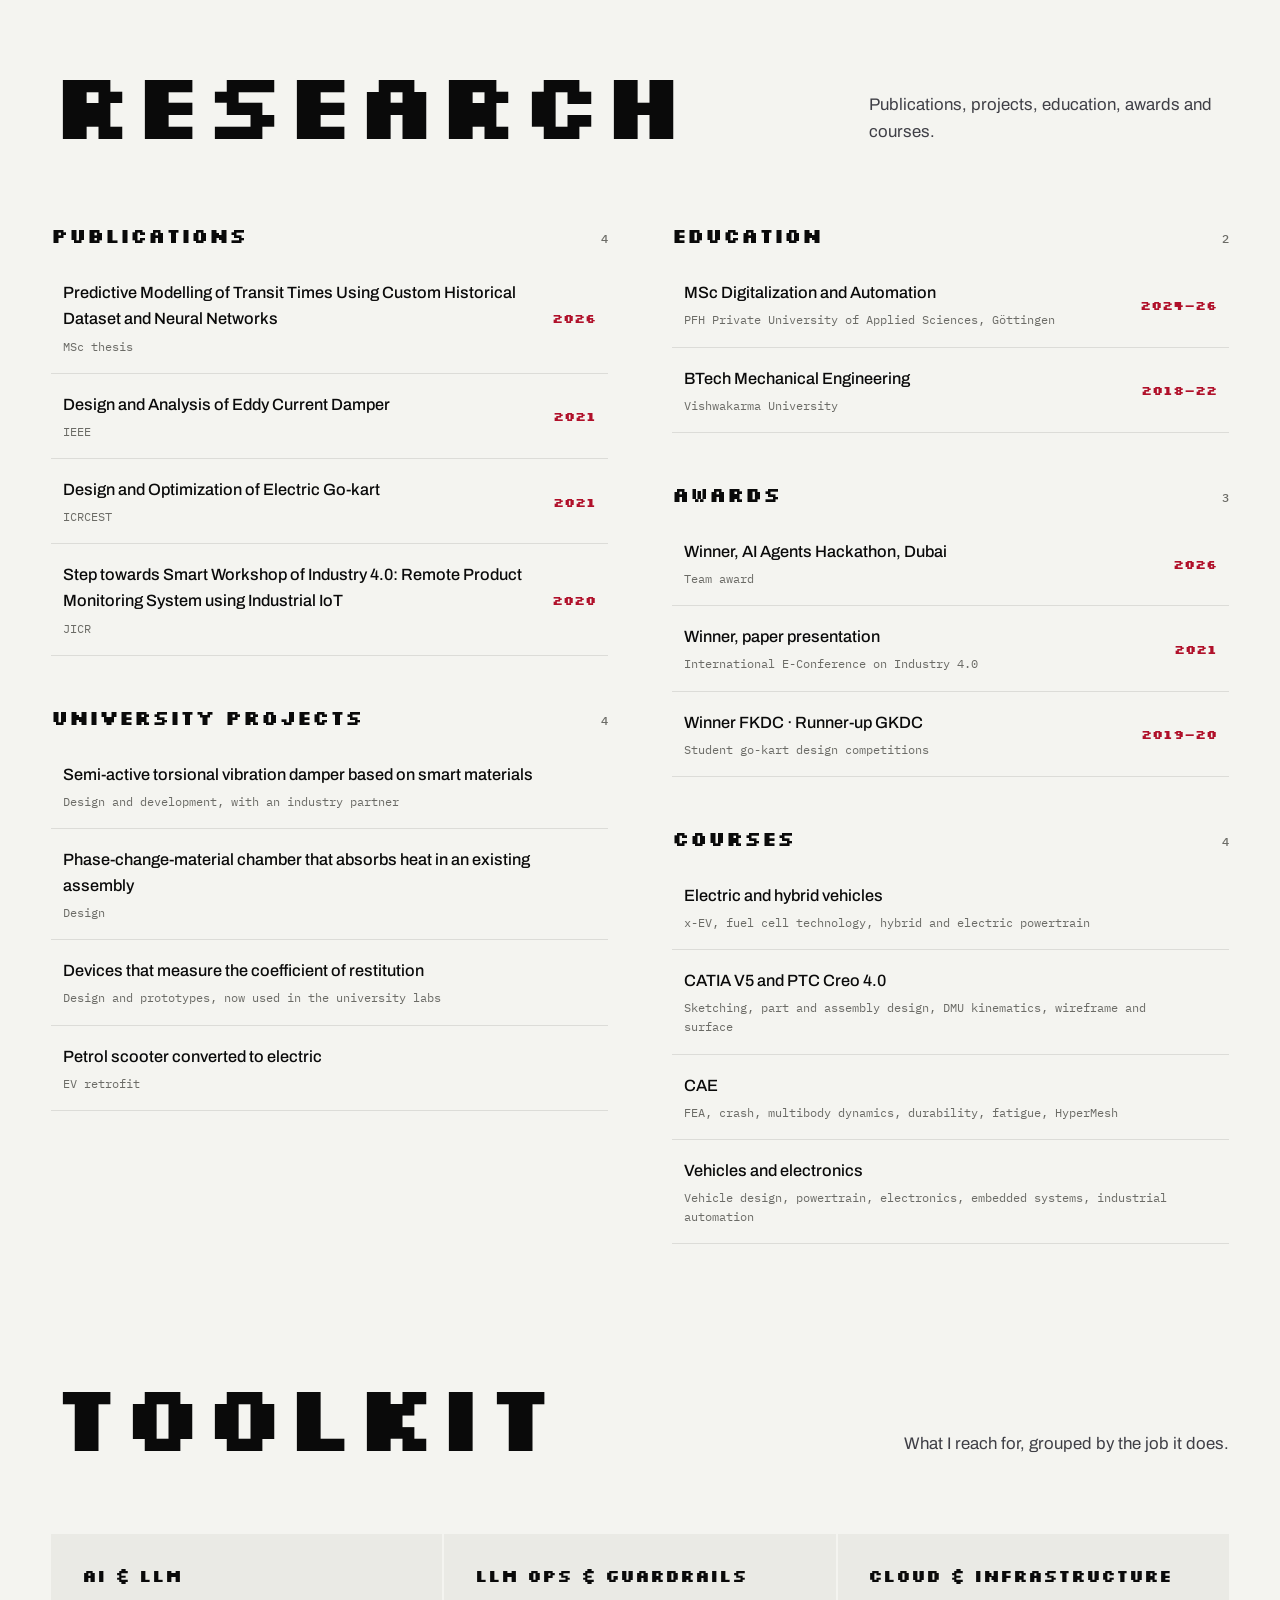
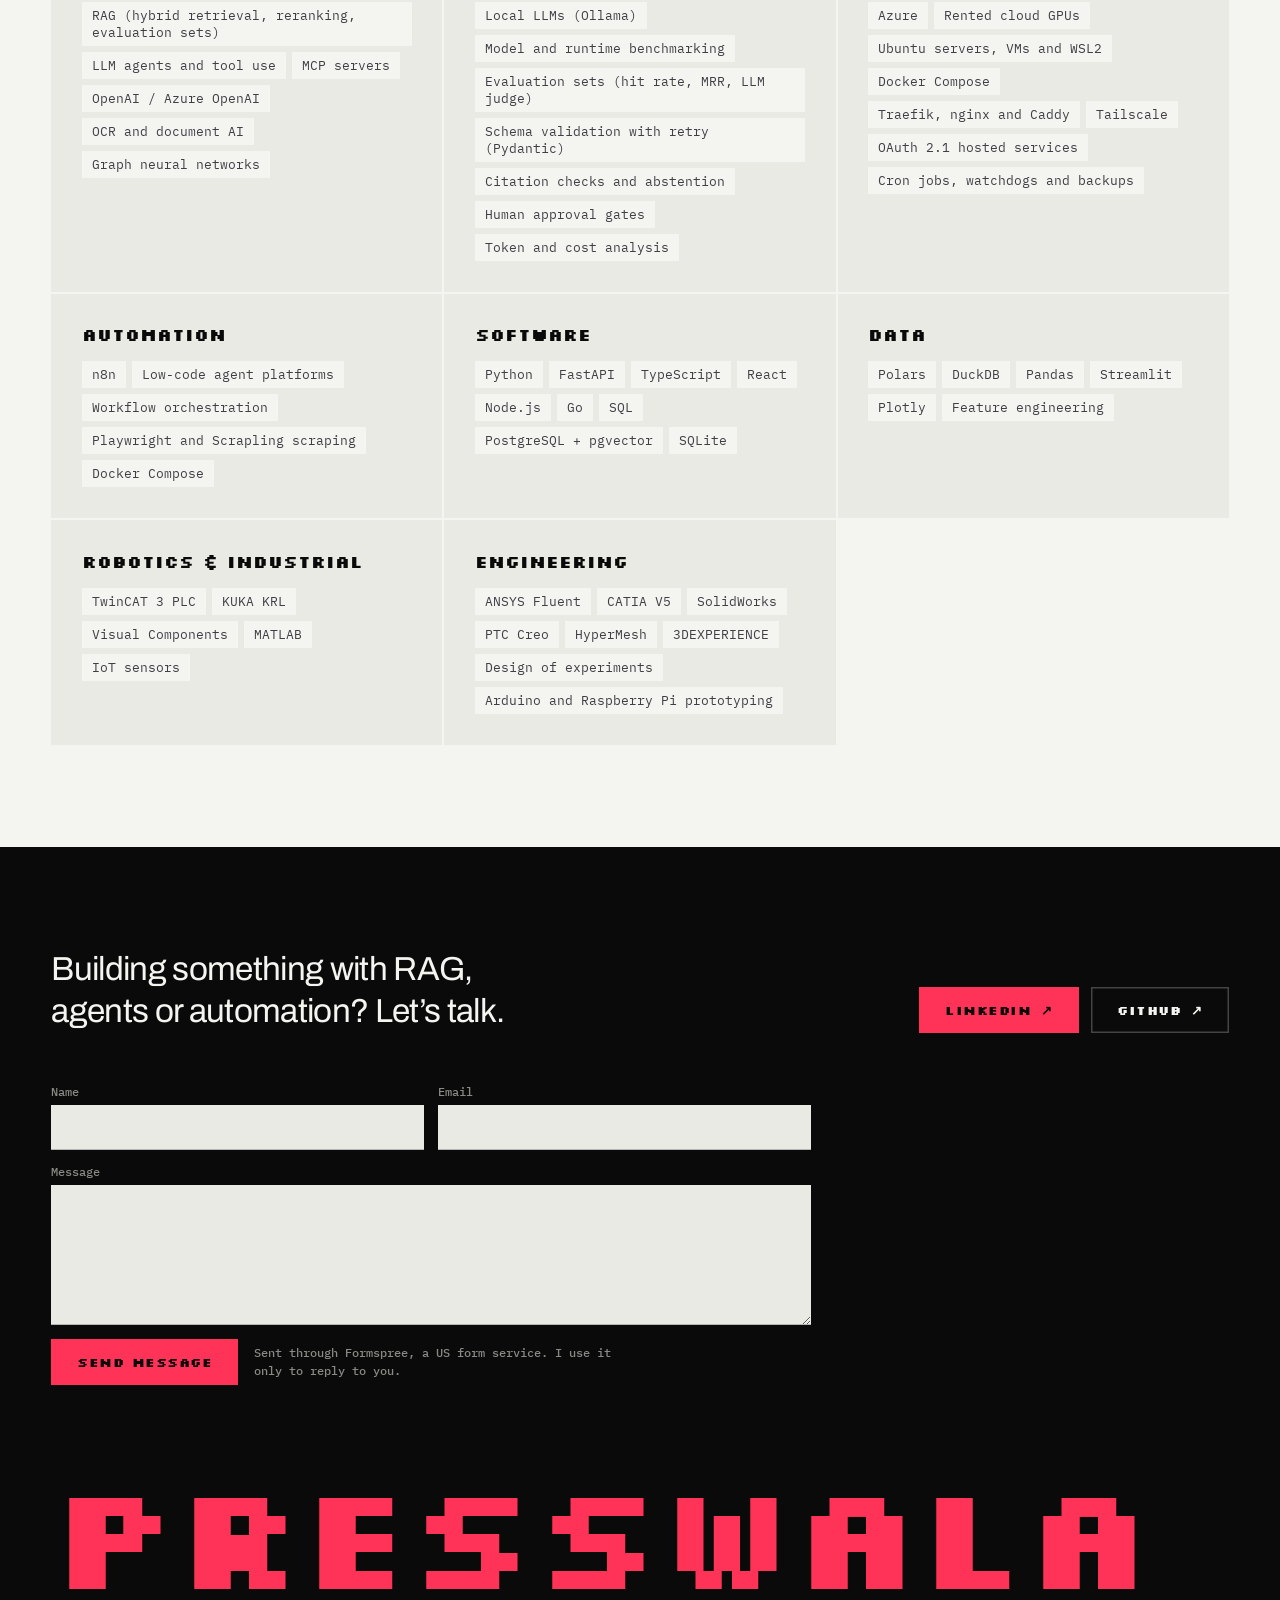
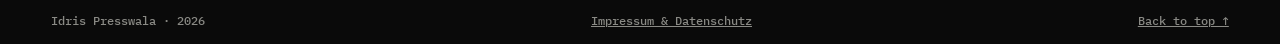
==== commit edfc6c77: "Phone polish: larger tap targets and text, touch ripples Co-Authored-By: Claude Opus 5.5 <noreply@an" ====
--- a/index.html
+++ b/index.html
@@ -386,11 +386,16 @@
   .feat .thumb::after{display:none}
   .peek{display:none}
 }
+@media (max-width:340px){.bar .wrap{gap:8px}.bar .btn{padding:12px 9px}}
 @media (max-width:620px){
   body{font-size:16px}
   .name{font-size:11.4vw;white-space:nowrap}
   .hero-art canvas{-webkit-mask-image:linear-gradient(180deg,#000 20%,transparent 62%);mask-image:linear-gradient(180deg,#000 20%,transparent 62%)}
-  .bar .btn{padding:12px 14px}
+  .bar .btn{padding:12px 12px}
+  .bar-end{gap:6px}
+  .bar .btn,.dlg-close{font-size:12px}
+  .fl-num{font-size:12px}
+  .foot-base a{display:inline-block;padding:12px 0;margin:-12px 0}
   .meta{grid-template-columns:minmax(0,1fr)}
   .row{grid-template-columns:minmax(0,1fr) 1.5rem;gap:6px 12px;padding:20px 4px}
   .row .pill{grid-column:1;grid-row:1}
@@ -1168,16 +1173,34 @@
   if(!calm)addEventListener('pointermove',e=>{px=e.clientX;py=e.clientY;if(scrollY<innerHeight)dirty=true;},{passive:true});
   build();go();
 })();
+// Ripples: pixel squares that spread where a mouse or finger passes over empty page.
+const rip=document.createElement('canvas'),rc=rip.getContext('2d');let rings=[],drawn=false,lr={x:-999,y:-999,t:0},rgo=false;
+function ripples(t){
+  rc.clearRect(0,0,innerWidth,innerHeight);rings=rings.filter(r=>t-r.t<900);drawn=rings.length>0;
+  rings.forEach(r=>{const k=Math.max(0,(t-r.t)/900),s=2*Math.round((6+(1-(1-k)**3)*50)/2);rc.globalAlpha=.3*(1-k);rc.strokeStyle=rc.fillStyle=r.c;rc.lineWidth=2;
+    rc.strokeRect(r.x-s/2,r.y-s/2,s,s);if(k<.35)rc.fillRect(r.x-2,r.y-2,4,4);});
+  if(rings.length||drawn)requestAnimationFrame(ripples);else rgo=false;
+}
+function drop(x,y){
+  const t=performance.now();
+  if(Math.hypot(x-lr.x,y-lr.y)>44&&t-lr.t>70){lr={x,y,t};if(rings.length<14)rings.push({x:Math.round(x),y:Math.round(y),t,c:getComputedStyle(root).getPropertyValue('--fg')});}
+  if(rings.length&&!rgo){rgo=true;requestAnimationFrame(ripples);}
+}
+if(!calm){
+  rip.className='ripples';rip.setAttribute('aria-hidden','true');document.body.append(rip);
+  const sizeRip=()=>{const d=Math.min(2,devicePixelRatio||1);rip.width=innerWidth*d;rip.height=innerHeight*d;rc.setTransform(d,0,0,d,0,0);};
+  sizeRip();addEventListener('resize',sizeRip);
+  const touch=e=>{const p=e.touches[0];if(!p)return;const el=document.elementFromPoint(p.clientX,p.clientY);if(el&&!el.closest('dialog,form'))drop(p.clientX,p.clientY);};
+  addEventListener('touchstart',touch,{passive:true});addEventListener('touchmove',touch,{passive:true});
+}
 if(!calm&&matchMedia('(pointer:fine)').matches){
   addEventListener('pointermove',e=>{mx=e.clientX/innerWidth-.5;my=e.clientY/innerHeight-.5;if(scrollY<innerHeight)ask();},{passive:true});
   // Cursor: a pixel square that follows with a short lag and takes the shape of what it is over.
-  const cur=document.createElement('div'),rip=document.createElement('canvas'),rc=rip.getContext('2d');
-  cur.className='cur';rip.className='ripples';cur.setAttribute('aria-hidden','true');rip.setAttribute('aria-hidden','true');
-  document.body.append(rip,cur);root.classList.add('has-cur');
+  const cur=document.createElement('div');
+  cur.className='cur';cur.setAttribute('aria-hidden','true');
+  document.body.append(cur);root.classList.add('has-cur');
   const HIT='a,button,summary,select,[role=button],.chip',TXT='p,h1,h2,h3,h4,h5,li,dd,dt,blockquote,figcaption,label,.mono';
-  let cx=-99,cy=-99,box={x:-99,y:-99,w:8,h:8},want={...box},look=false,going=false,rings=[],drawn=false,lr={x:-999,y:-999,t:0};
-  const sizeRip=()=>{const d=Math.min(2,devicePixelRatio||1);rip.width=innerWidth*d;rip.height=innerHeight*d;rc.setTransform(d,0,0,d,0,0);};
-  sizeRip();addEventListener('resize',sizeRip);
+  let cx=-99,cy=-99,box={x:-99,y:-99,w:8,h:8},want={...box},look=false,going=false;
   function aim(el){
     let m='',lab='',cc='',w=8,h=8,x=cx-4,y=cy-4;
     const tile=el.closest('.tile'),card=el.closest('.proj');
@@ -1191,26 +1214,16 @@
       m='caret';h=Math.round((parseFloat(getComputedStyle(el).fontSize)||16)*1.15);w=2;x=cx-1;y=cy-h/2;
     }
     else if(el.closest(HIT)){w=h=4;x=cx-2;y=cy-2;}
-    else if(!el.closest('dialog,.hero,img,svg,canvas,form')){
-      const t=performance.now();
-      if(Math.hypot(cx-lr.x,cy-lr.y)>44&&t-lr.t>70){lr={x:cx,y:cy,t};if(rings.length<14)rings.push({x:Math.round(cx),y:Math.round(cy),t,c:getComputedStyle(root).getPropertyValue('--fg')});}
-    }
+    else if(!el.closest('dialog,.hero,img,svg,canvas,form'))drop(cx,cy);
     cur.className='cur'+(m?' '+m:'');cur.textContent=lab;if(cc)cur.style.setProperty('--cc',cc);
     want={x,y,w,h};
     const host=el.closest('dialog')||document.body;if(cur.parentNode!==host)host.appendChild(cur);
   }
-  function ripples(t){
-    if(!rings.length&&!drawn)return;
-    rc.clearRect(0,0,innerWidth,innerHeight);rings=rings.filter(r=>t-r.t<900);drawn=rings.length>0;
-    rings.forEach(r=>{const k=Math.max(0,(t-r.t)/900),s=2*Math.round((6+(1-(1-k)**3)*50)/2);rc.globalAlpha=.3*(1-k);rc.strokeStyle=rc.fillStyle=r.c;rc.lineWidth=2;
-      rc.strokeRect(r.x-s/2,r.y-s/2,s,s);if(k<.35)rc.fillRect(r.x-2,r.y-2,4,4);});
-  }
-  function move(t){
+  function move(){
     if(look){look=false;const el=document.elementFromPoint(cx,cy);if(el)aim(el);}
     for(const k of ['x','y','w','h'])box[k]+=(want[k]-box[k])*.3;
     cur.style.transform=`translate3d(${box.x}px,${box.y}px,0)`;cur.style.width=box.w+'px';cur.style.height=box.h+'px';
-    ripples(t);
-    if(look||rings.length||drawn||['x','y','w','h'].some(k=>Math.abs(want[k]-box[k])>.3))requestAnimationFrame(move);else going=false;
+    if(look||['x','y','w','h'].some(k=>Math.abs(want[k]-box[k])>.3))requestAnimationFrame(move);else going=false;
   }
   const wake=()=>{look=true;if(!going){going=true;requestAnimationFrame(move);}};
   addEventListener('pointermove',e=>{if(e.pointerType!=='mouse')return;if(cx<0)box={x:e.clientX-4,y:e.clientY-4,w:8,h:8};cx=e.clientX;cy=e.clientY;cur.style.opacity=1;wake();},{passive:true});
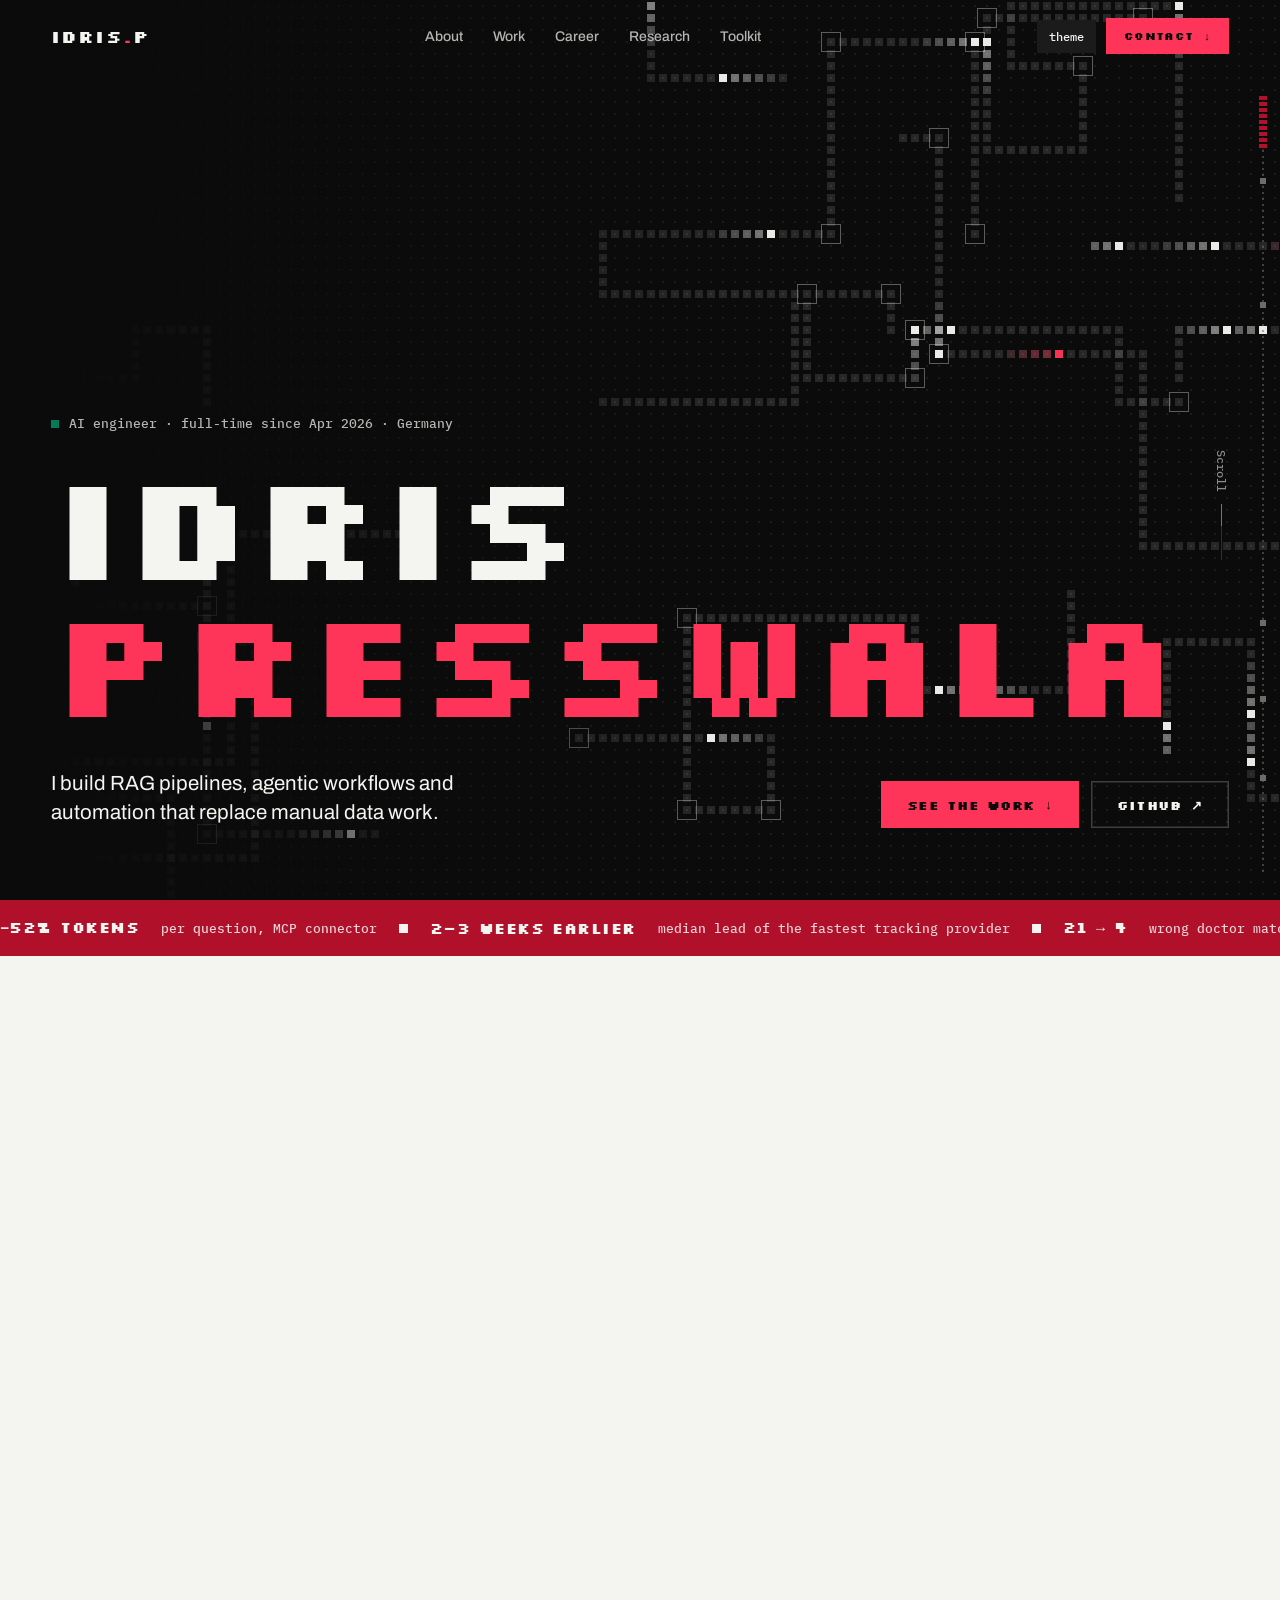
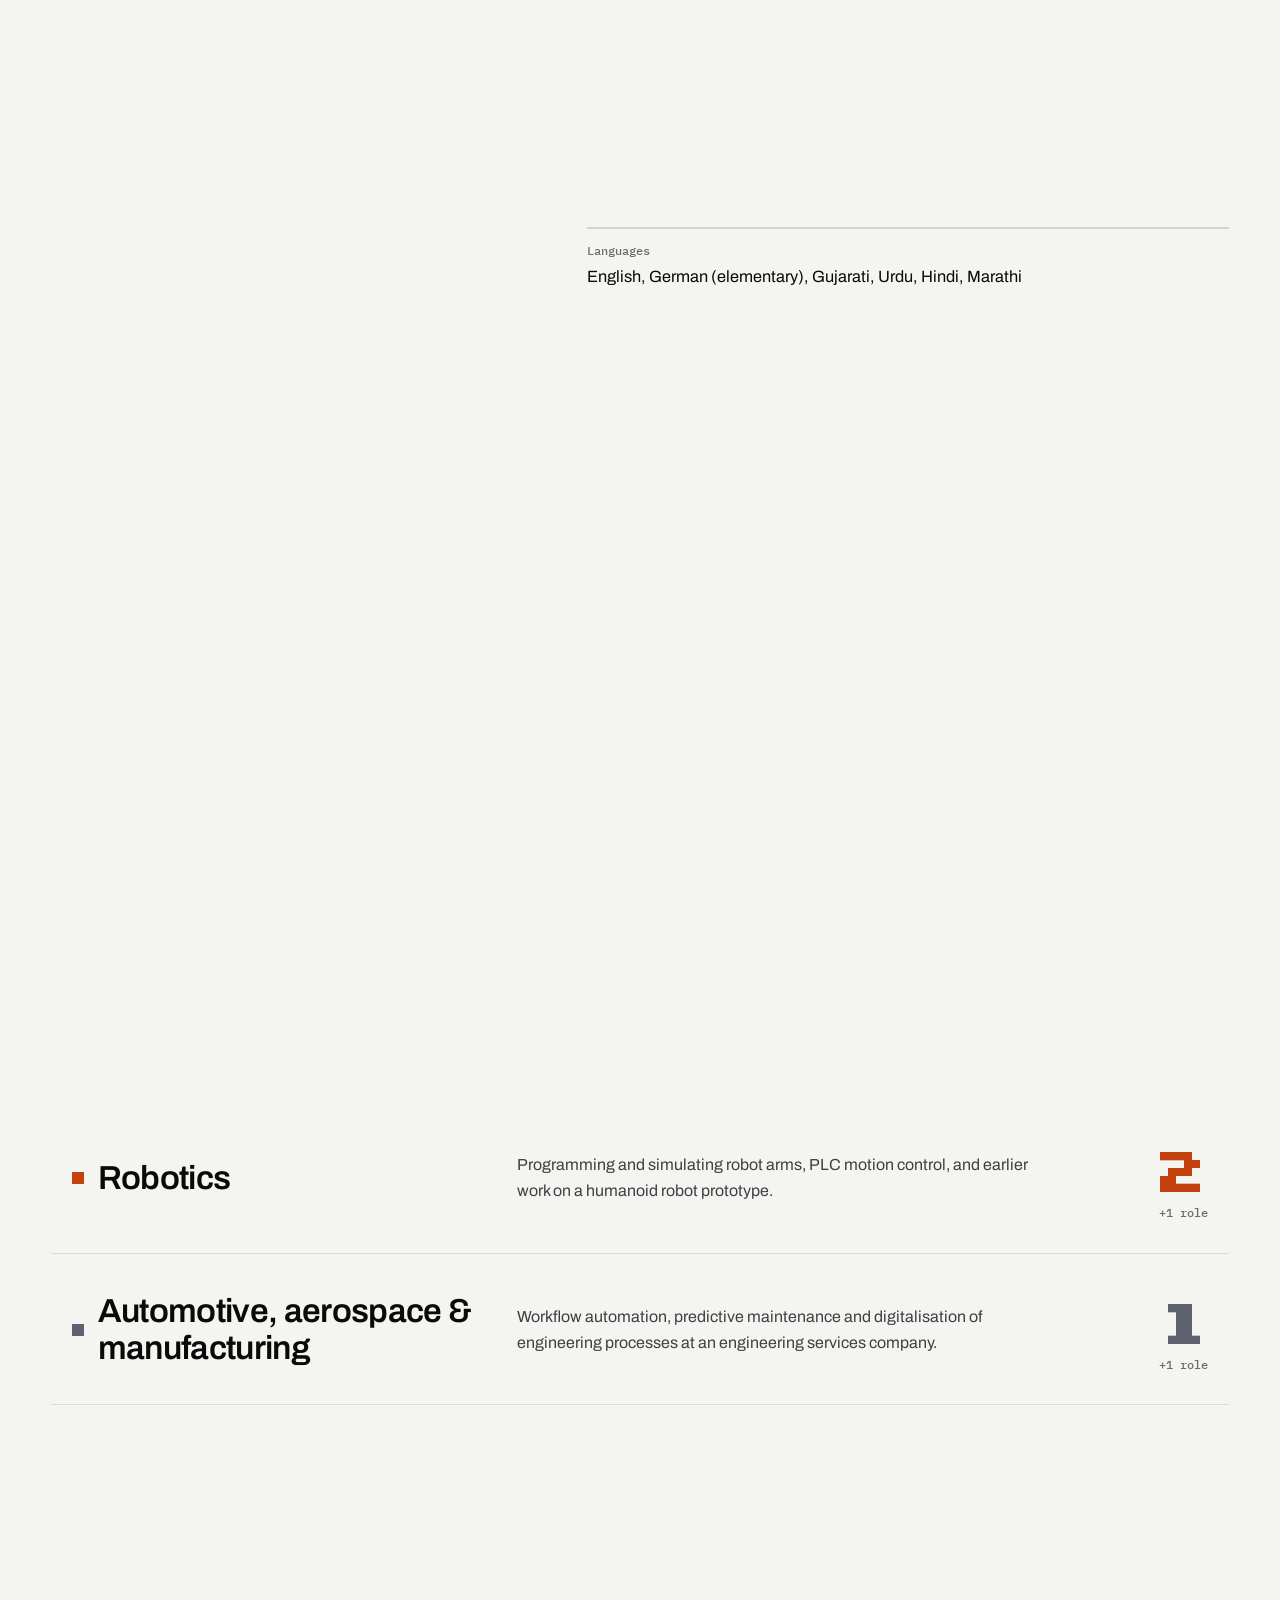
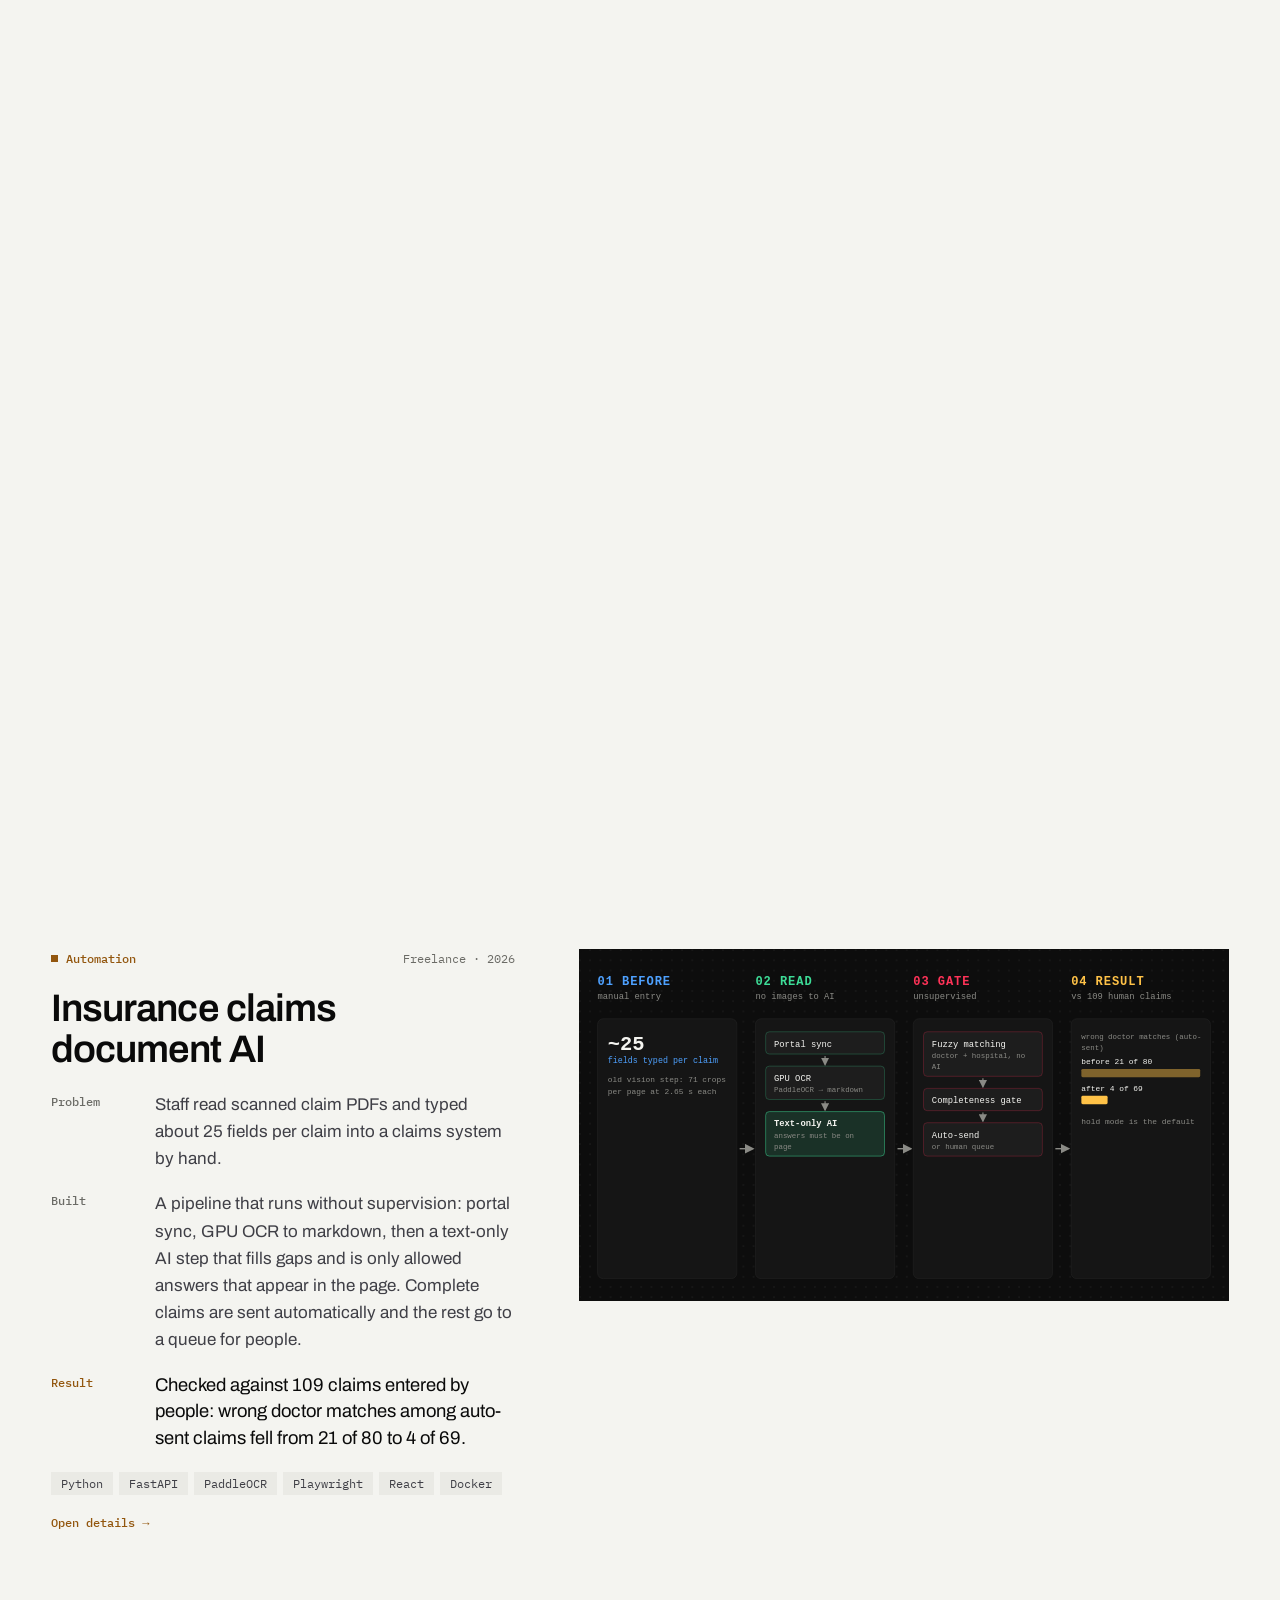
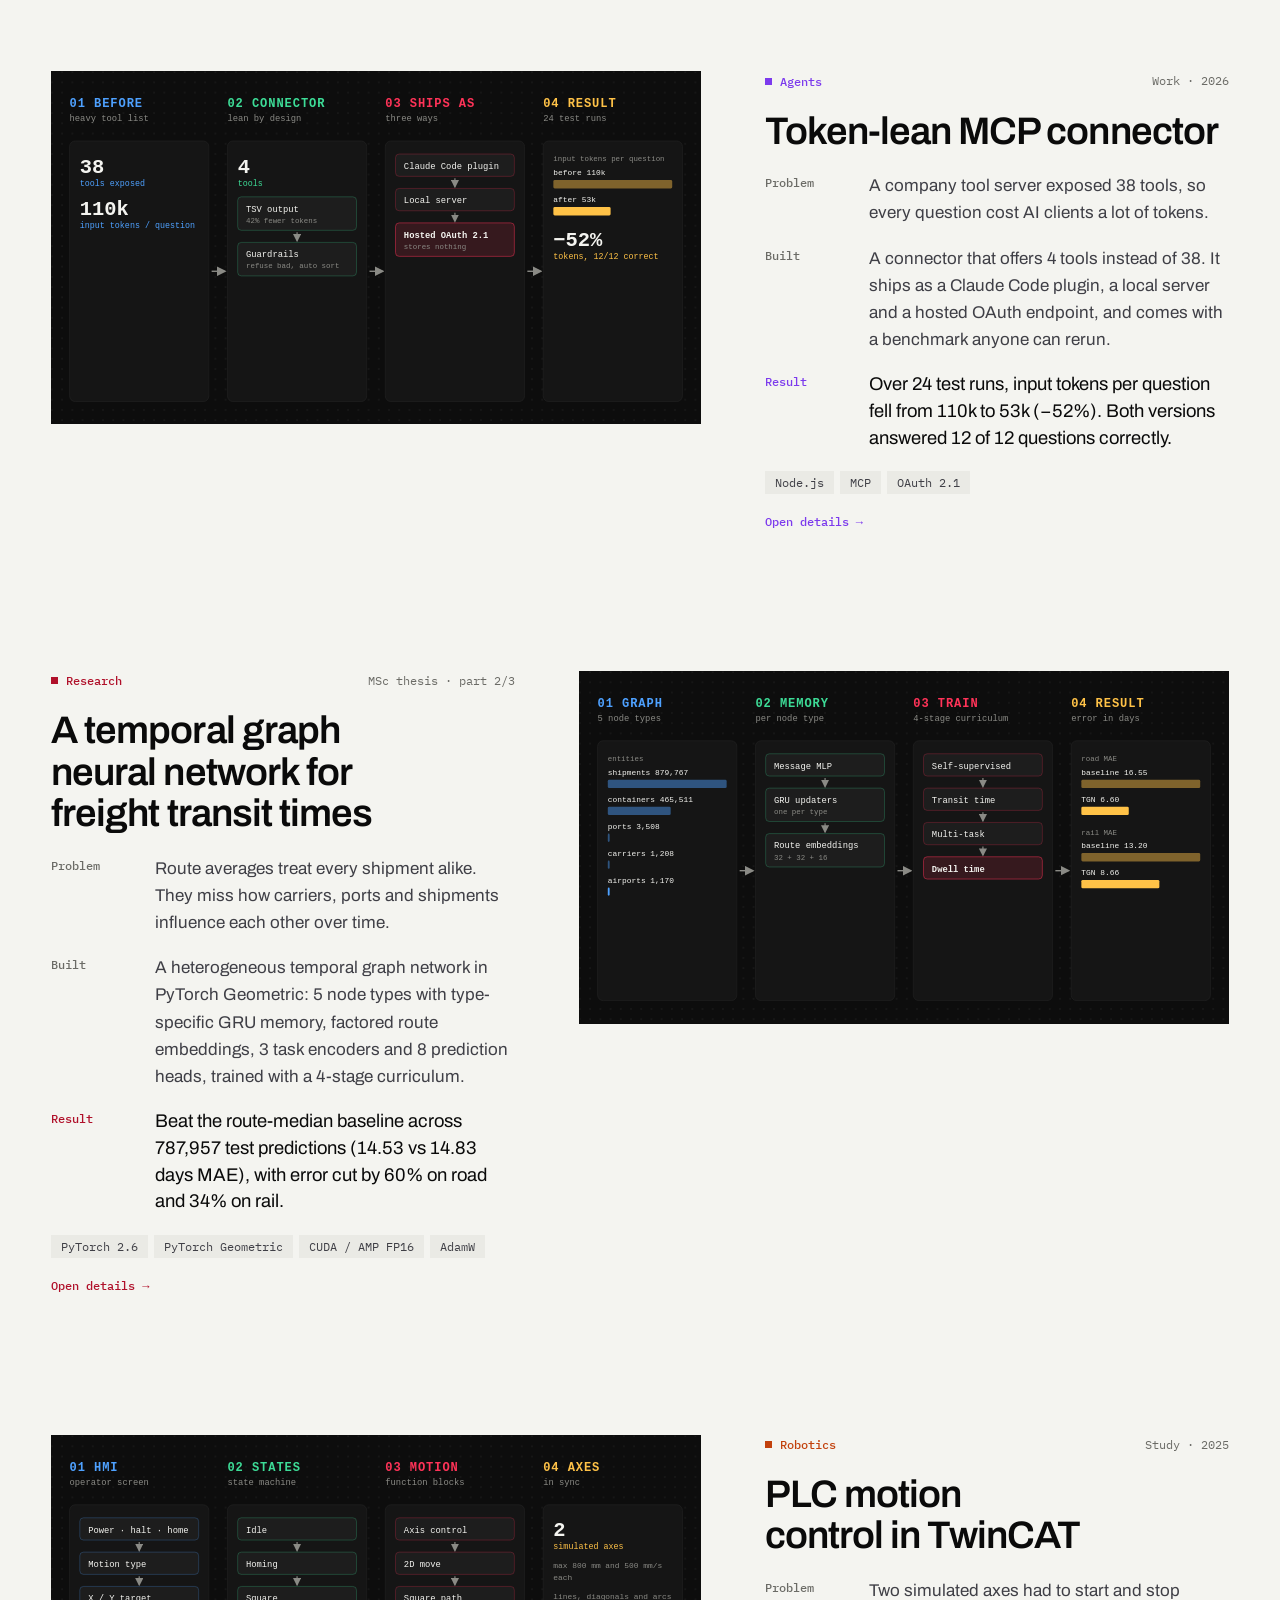
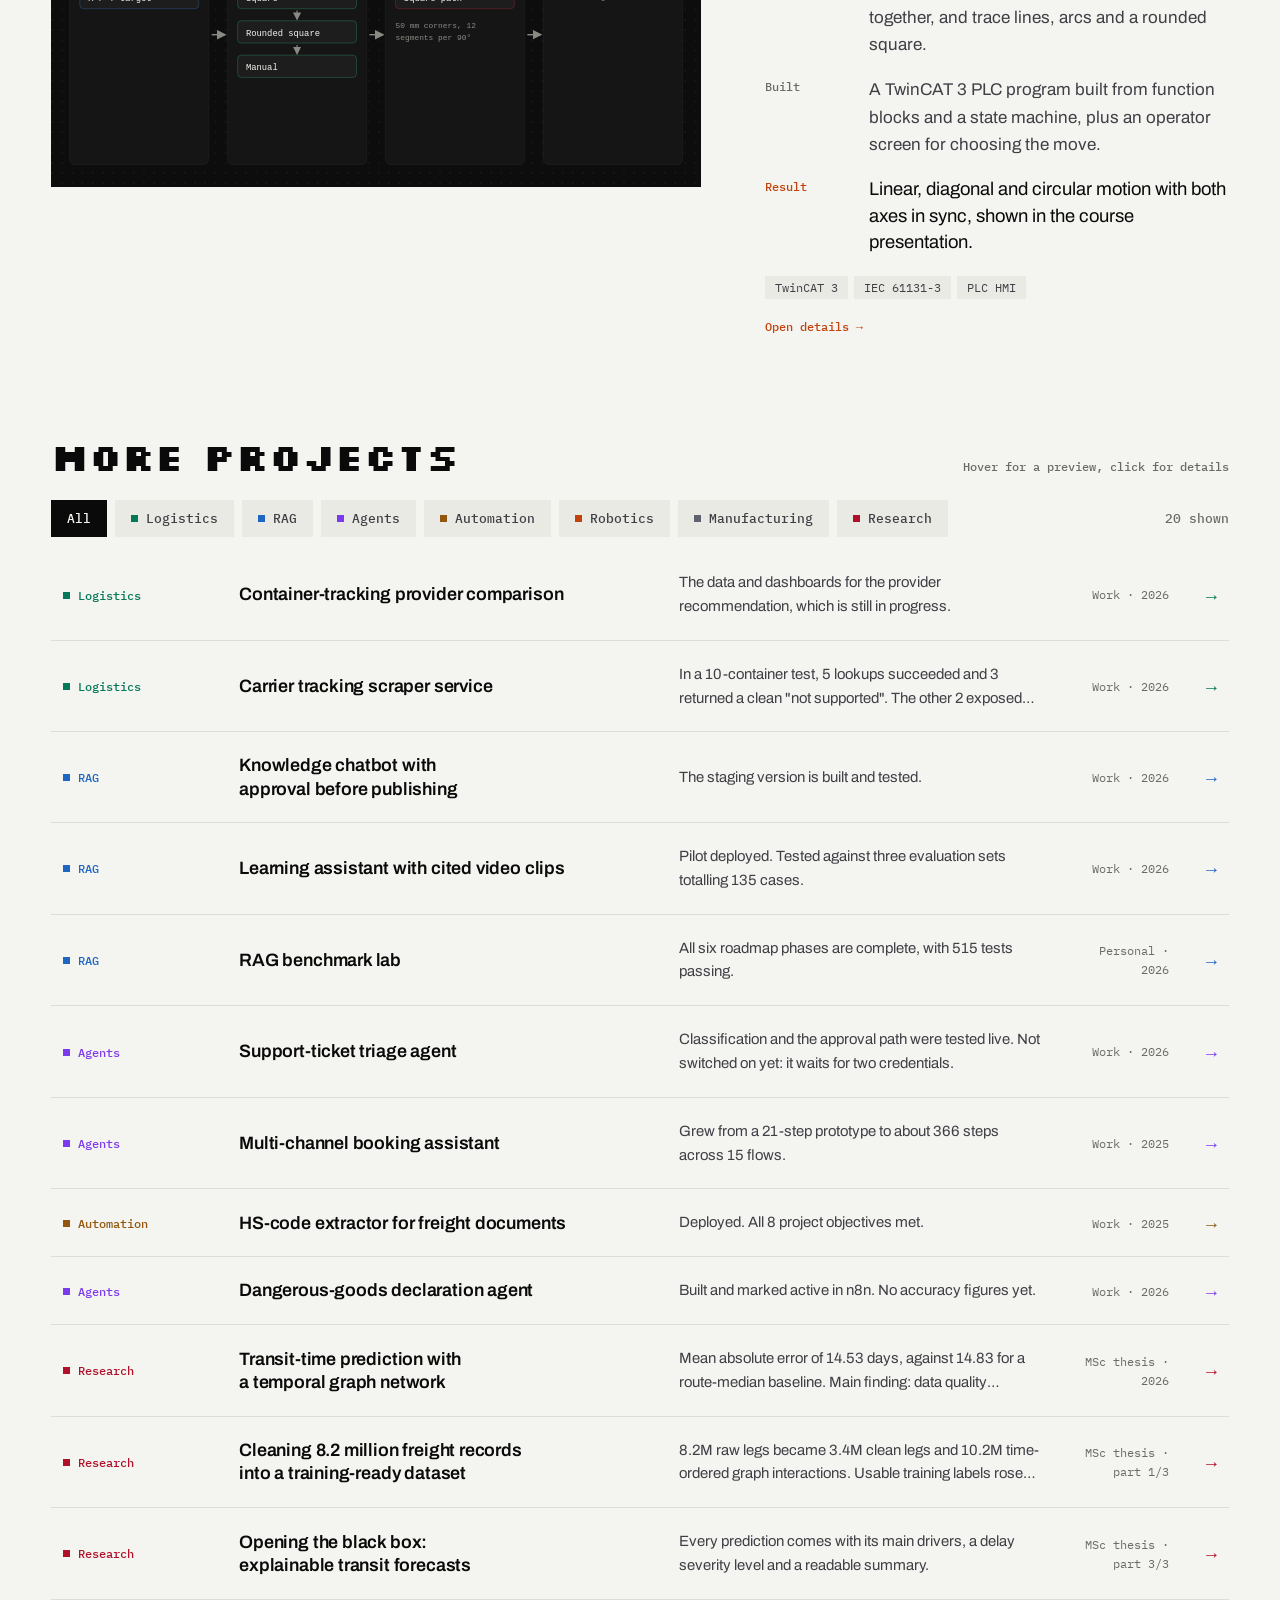
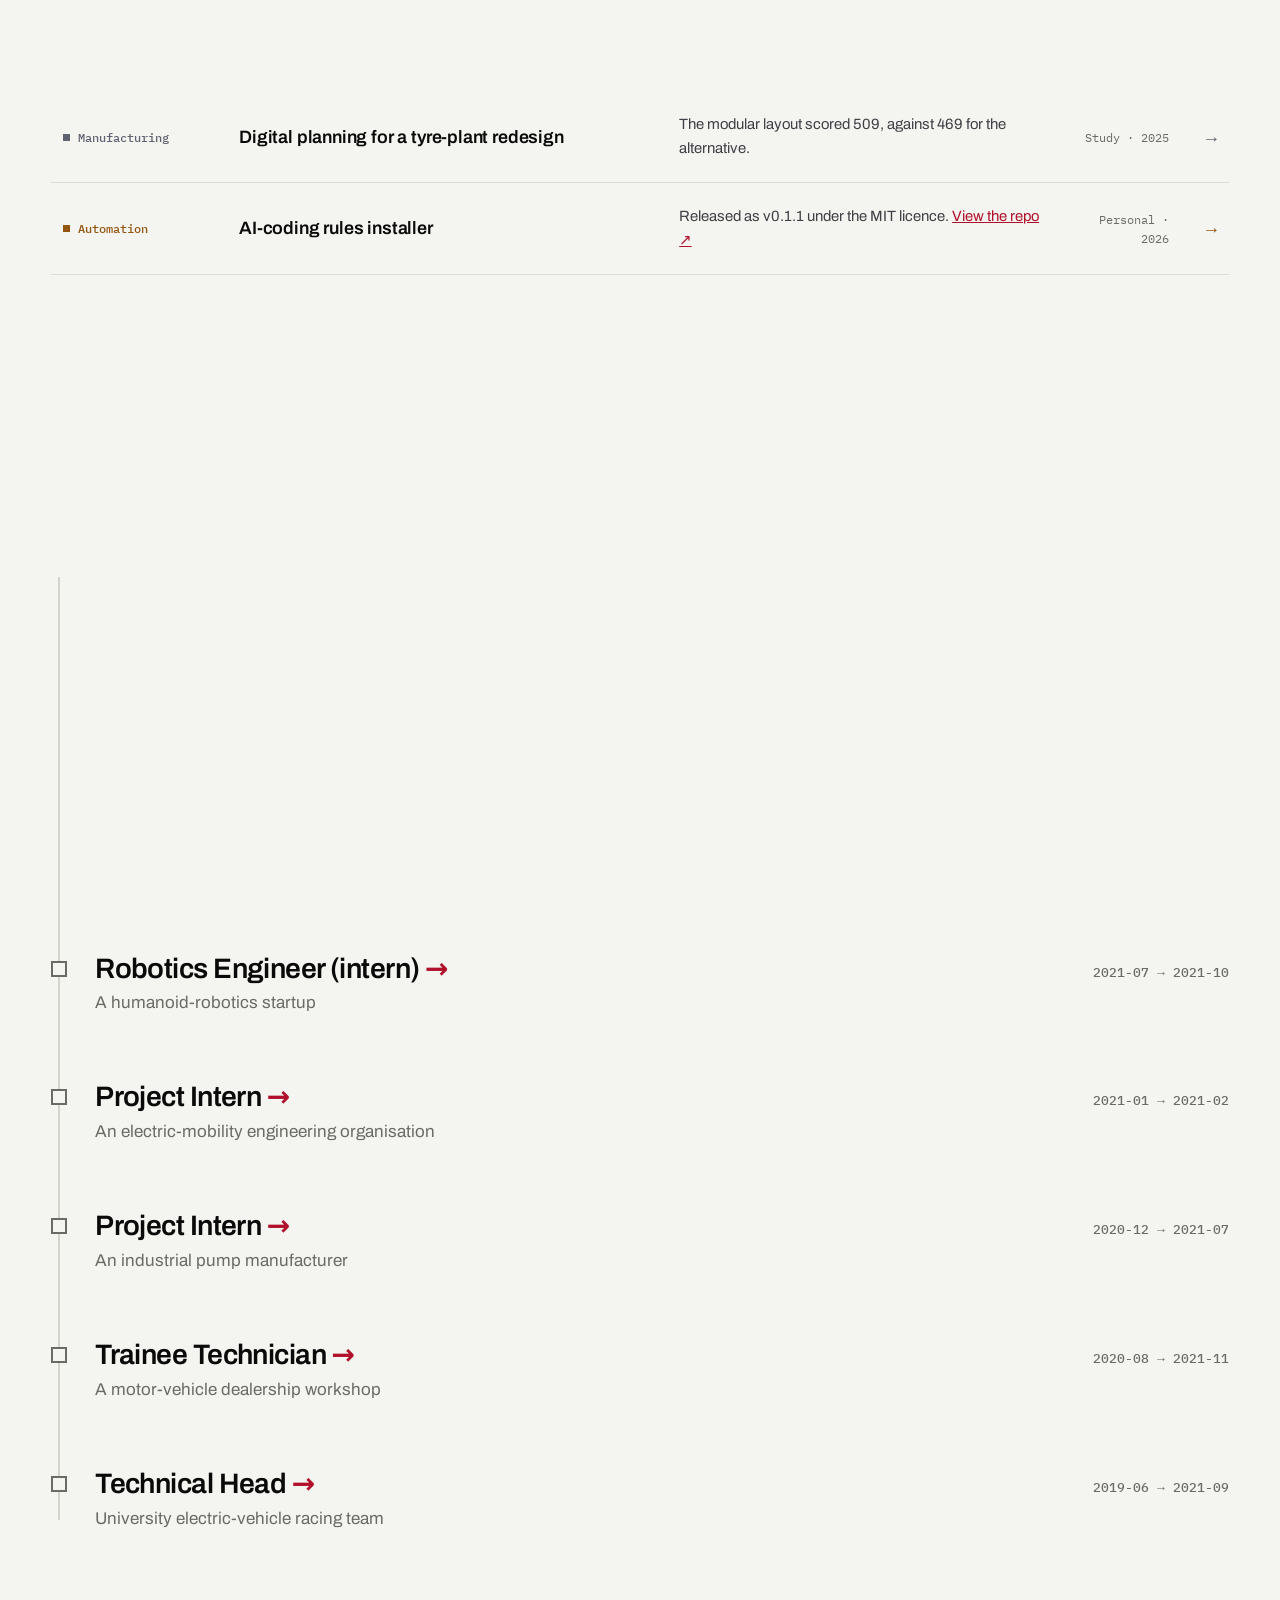
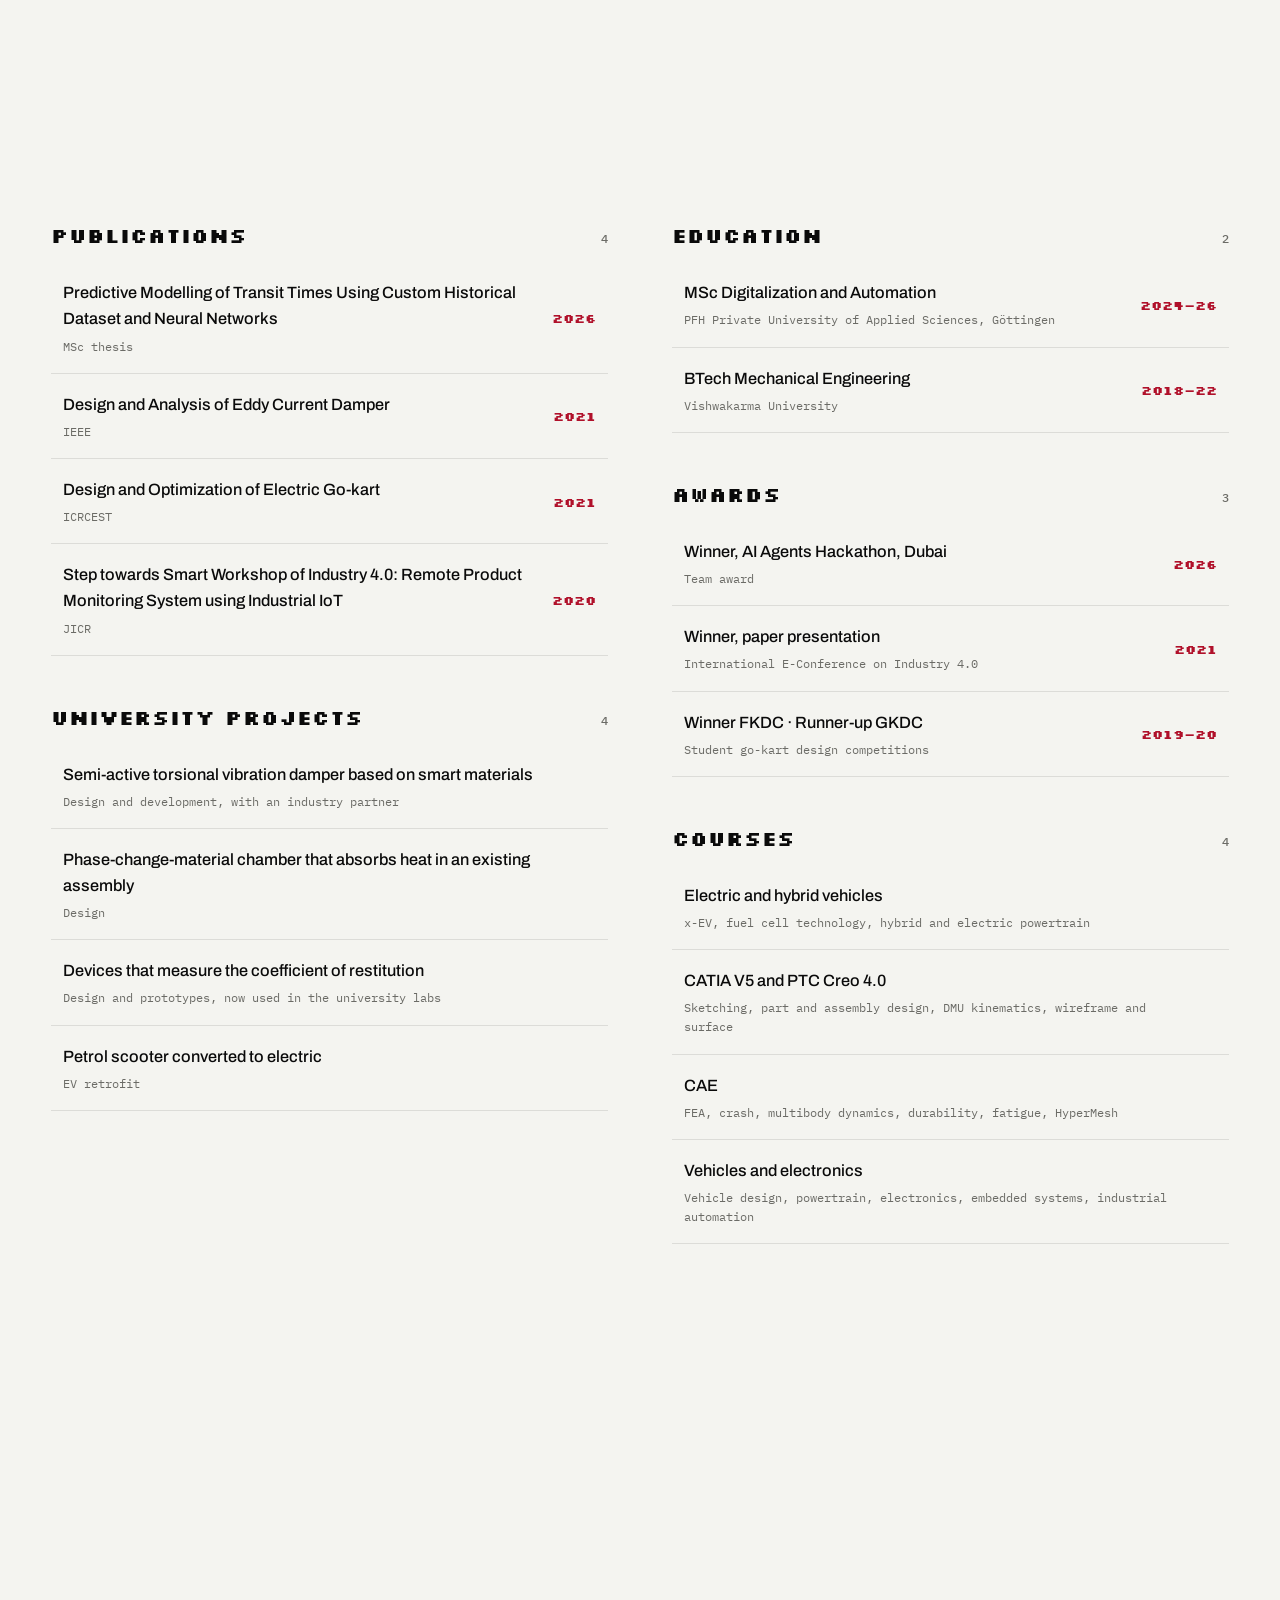
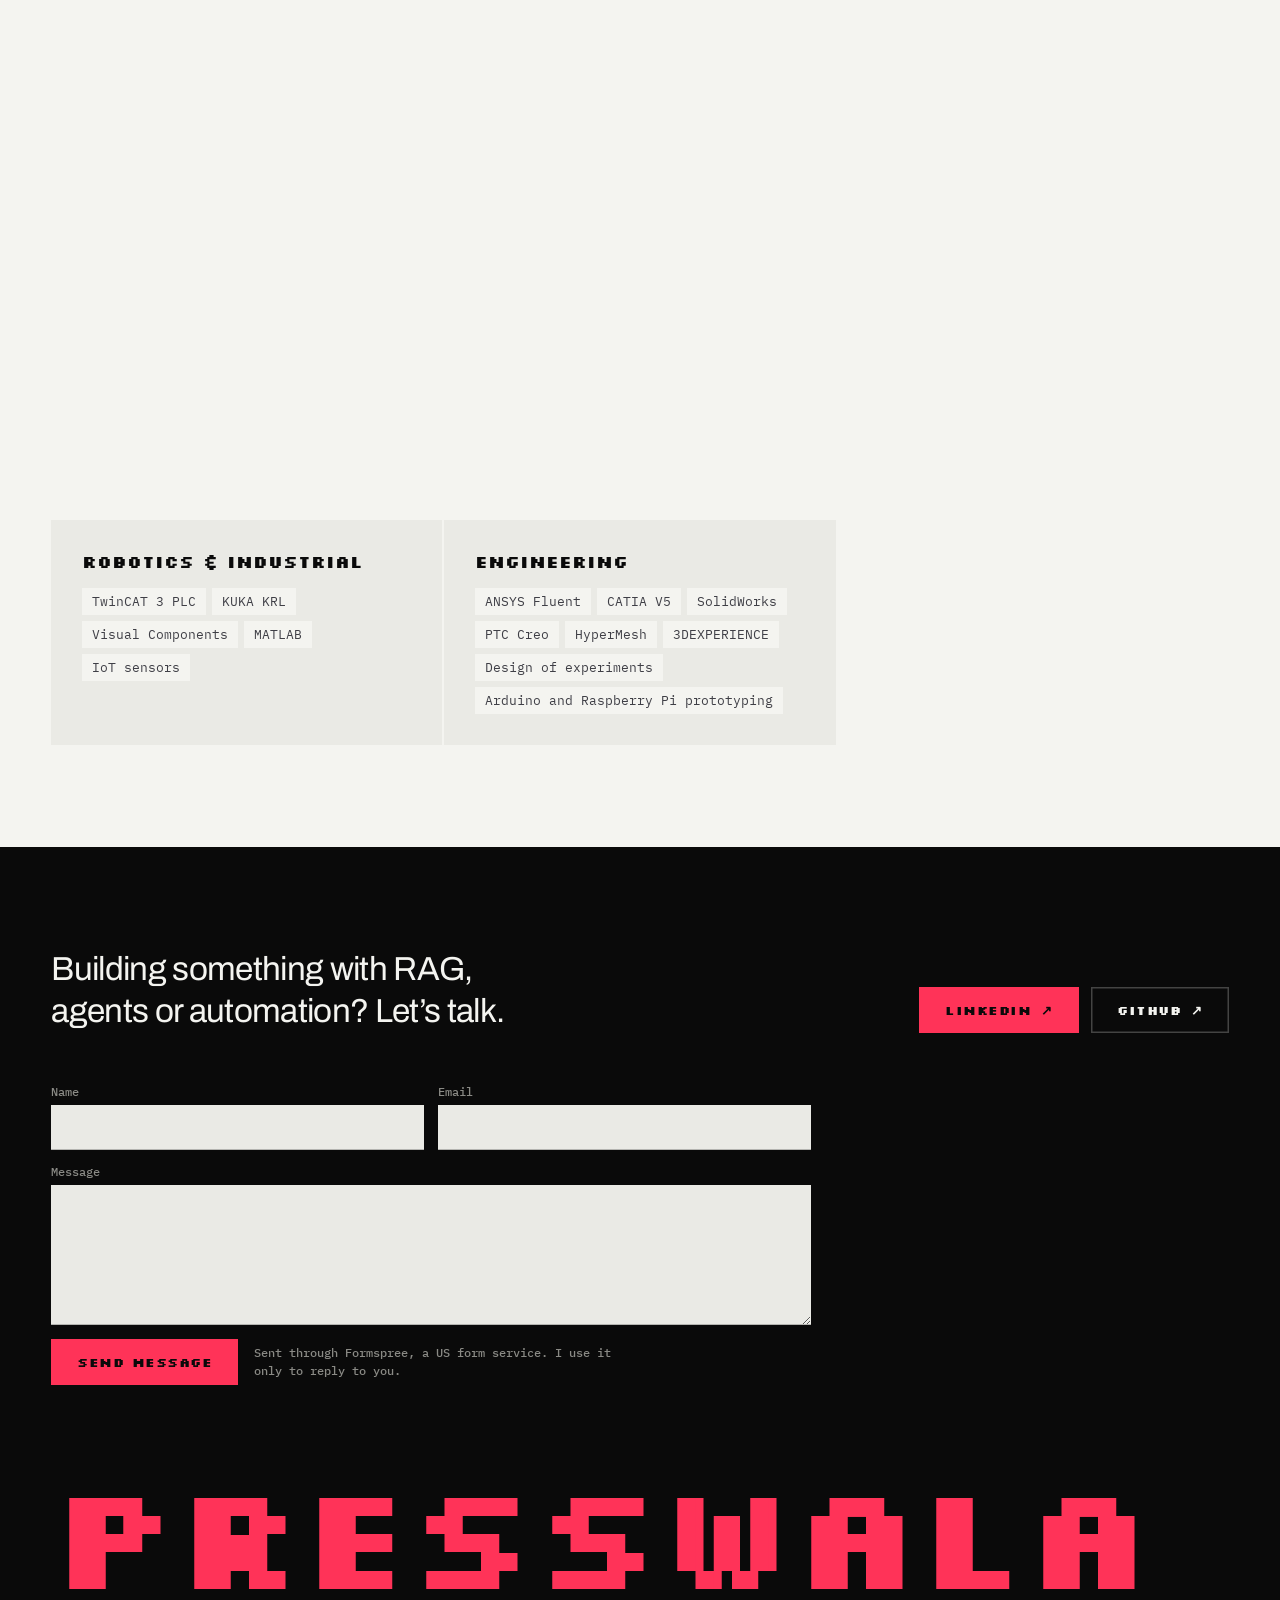
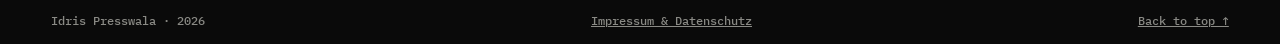
==== commit c94ebf63: "Pixel build-in scroll effects: decoding headings, block reveals Co-Authored-By: Claude Opus 5.5 <nor" ====
--- a/index.html
+++ b/index.html
@@ -345,8 +345,7 @@
   /* animation, not transition, so the hover transitions on the same elements survive */
   .js [data-r]{opacity:0}
   .js [data-r].in{animation:rise 1.1s var(--ease) both;animation-delay:calc(var(--i,0) * 80ms)}
-  .js .feat .thumb{clip-path:inset(12% 12% 12% 12%);transition:clip-path 1.4s var(--ease)}
-  .js .feat.in .thumb{clip-path:inset(0)}
+  .js [data-r].px.in,.js [data-r].dec.in{animation:none;opacity:1}
   .js .feat .thumb .shot{scale:1.25;transition:scale 1.6s var(--ease),transform 1.2s var(--ease)}
   .js .feat.in .thumb .shot{scale:1}
   .js .name .ch{transform:translateY(105%);animation:up 1s var(--ease) forwards;animation-delay:calc(.15s + var(--i) * 45ms)}
@@ -450,6 +449,7 @@
 .cur.tile{background:none;mix-blend-mode:normal;box-shadow:inset 0 0 0 2px var(--ink-on-accent);
   -webkit-mask:linear-gradient(#000 0 0) 0 0/14px 14px no-repeat,linear-gradient(#000 0 0) 100% 0/14px 14px no-repeat,linear-gradient(#000 0 0) 0 100%/14px 14px no-repeat,linear-gradient(#000 0 0) 100% 100%/14px 14px no-repeat;
   mask:linear-gradient(#000 0 0) 0 0/14px 14px no-repeat,linear-gradient(#000 0 0) 100% 0/14px 14px no-repeat,linear-gradient(#000 0 0) 0 100%/14px 14px no-repeat,linear-gradient(#000 0 0) 100% 100%/14px 14px no-repeat}
+.pxv{position:absolute;pointer-events:none;z-index:40}
 .ripples{position:fixed;inset:0;width:100%;height:100%;pointer-events:none;z-index:94}
 .has-cur .feat .thumb::after{display:none}
 .contact.done>:not(.sent){display:none}
@@ -1067,7 +1067,37 @@
   const s=document.createElement('b');s.style.font='inherit';s.innerHTML=esc(n.data).replace(/w/gi,m=>`<span class="w">${m}</span>`);n.replaceWith(s);
 }));
 // Entrances: stagger siblings that enter together.
-const io=new IntersectionObserver(es=>es.forEach(e=>{if(e.isIntersecting){e.target.classList.add('in');io.unobserve(e.target);}}),{rootMargin:'0px 0px -12% 0px'});
+// Section headings decode like a terminal: random letters of the same width, so nothing shifts, lock in left to right.
+const GLY='ABCDEFGHIJKLMNOPQRSTUVWXYZabcdefghijklmnopqrstuvwxyz0123456789#%&@*+=?<>/';
+function decode(el){
+  const s=getComputedStyle(el),font=`${s.fontWeight} 100px ${s.fontFamily}`;
+  if(!document.fonts.check(font))return;
+  const ms=document.createElement('canvas').getContext('2d');ms.font=font;
+  const wd=c=>Math.round(ms.measureText(c).width),pool={};for(const c of GLY)(pool[wd(c)]??=[]).push(c);
+  const tw=document.createTreeWalker(el,NodeFilter.SHOW_TEXT),nodes=[];while(tw.nextNode())nodes.push([tw.currentNode,tw.currentNode.data]);
+  const total=nodes.reduce((a,[,t])=>a+t.length,0),dur=450+total*45;let t0=0,last=-99;
+  el.setAttribute('aria-label',el.textContent);
+  const paint=k=>{let i=0;nodes.forEach(([n,txt])=>{n.data=[...txt].map(c=>{const lock=k>=.25+.75*i++/total;if(lock||c===' ')return c;const g=pool[wd(c)];return g?g[Math.random()*g.length|0]:c;}).join('');});};
+  paint(0);
+  requestAnimationFrame(function f(t){t0||=t;const k=(t-t0)/dur;if(k>=1){nodes.forEach(([n,txt])=>n.data=txt);el.removeAttribute('aria-label');return;}if(t-last>50){last=t;paint(k);}requestAnimationFrame(f);});
+}
+// Cards and pictures build from pixel blocks: a grid in the page colour covers them and clears in random order, top first.
+function build(el){
+  const r=el.getBoundingClientRect(),W=Math.ceil(r.width),H=Math.ceil(r.height);if(!W||!H)return;
+  const o=(getComputedStyle(document.body).position==='static'?document.documentElement:document.body).getBoundingClientRect();
+  const cv=document.createElement('canvas'),x=cv.getContext('2d'),d=Math.min(2,devicePixelRatio||1),C=W<480?12:16;
+  cv.className='pxv';cv.setAttribute('aria-hidden','true');cv.width=W*d;cv.height=H*d;
+  Object.assign(cv.style,{left:r.left-o.left+'px',top:r.top-o.top+'px',width:W+'px',height:H+'px'});
+  x.scale(d,d);x.fillStyle=getComputedStyle(root).getPropertyValue('--bg');x.fillRect(0,0,W,H);document.body.appendChild(cv);
+  const cells=[],cols=Math.ceil(W/C),rows=Math.ceil(H/C);
+  for(let i=0;i<cols;i++)for(let j=0;j<rows;j++)cells.push([i*C,j*C,j/rows*.6+Math.random()*.4]);
+  cells.sort((a,b)=>a[2]-b[2]);
+  const wait=(parseFloat(el.style.getPropertyValue('--i'))||0)*80;let t0=0,n=0;
+  requestAnimationFrame(function f(t){t0||=t;const k=Math.min(1,Math.max(0,(t-t0-wait)/700)),m=Math.floor(cells.length*(1-(1-k)**2));
+    for(;n<m;n++)x.clearRect(cells[n][0],cells[n][1],C,C);if(k<1)requestAnimationFrame(f);else cv.remove();});
+}
+const io=new IntersectionObserver(es=>es.forEach(e=>{if(e.isIntersecting){const el=e.target;if(el.classList.contains('px'))build(el);if(el.classList.contains('dec'))decode(el);el.classList.add('in');io.unobserve(el);}}),{rootMargin:'0px 0px -12% 0px'});
+if(!calm){document.querySelectorAll('.feat,.row,.tile,.portrait,.skills>div').forEach(el=>el.classList.add('px'));document.querySelectorAll('.sec-head h2').forEach(el=>el.classList.add('dec'));}
 document.querySelectorAll('[data-r],.feat,.row,.tile,.step,.doc,.skills>div,.giant').forEach(el=>{
   if(!el.hasAttribute('data-r')&&!el.classList.contains('giant')&&!el.classList.contains('feat'))el.setAttribute('data-r','');
   if(el.classList.contains('feat'))el.setAttribute('data-r','');
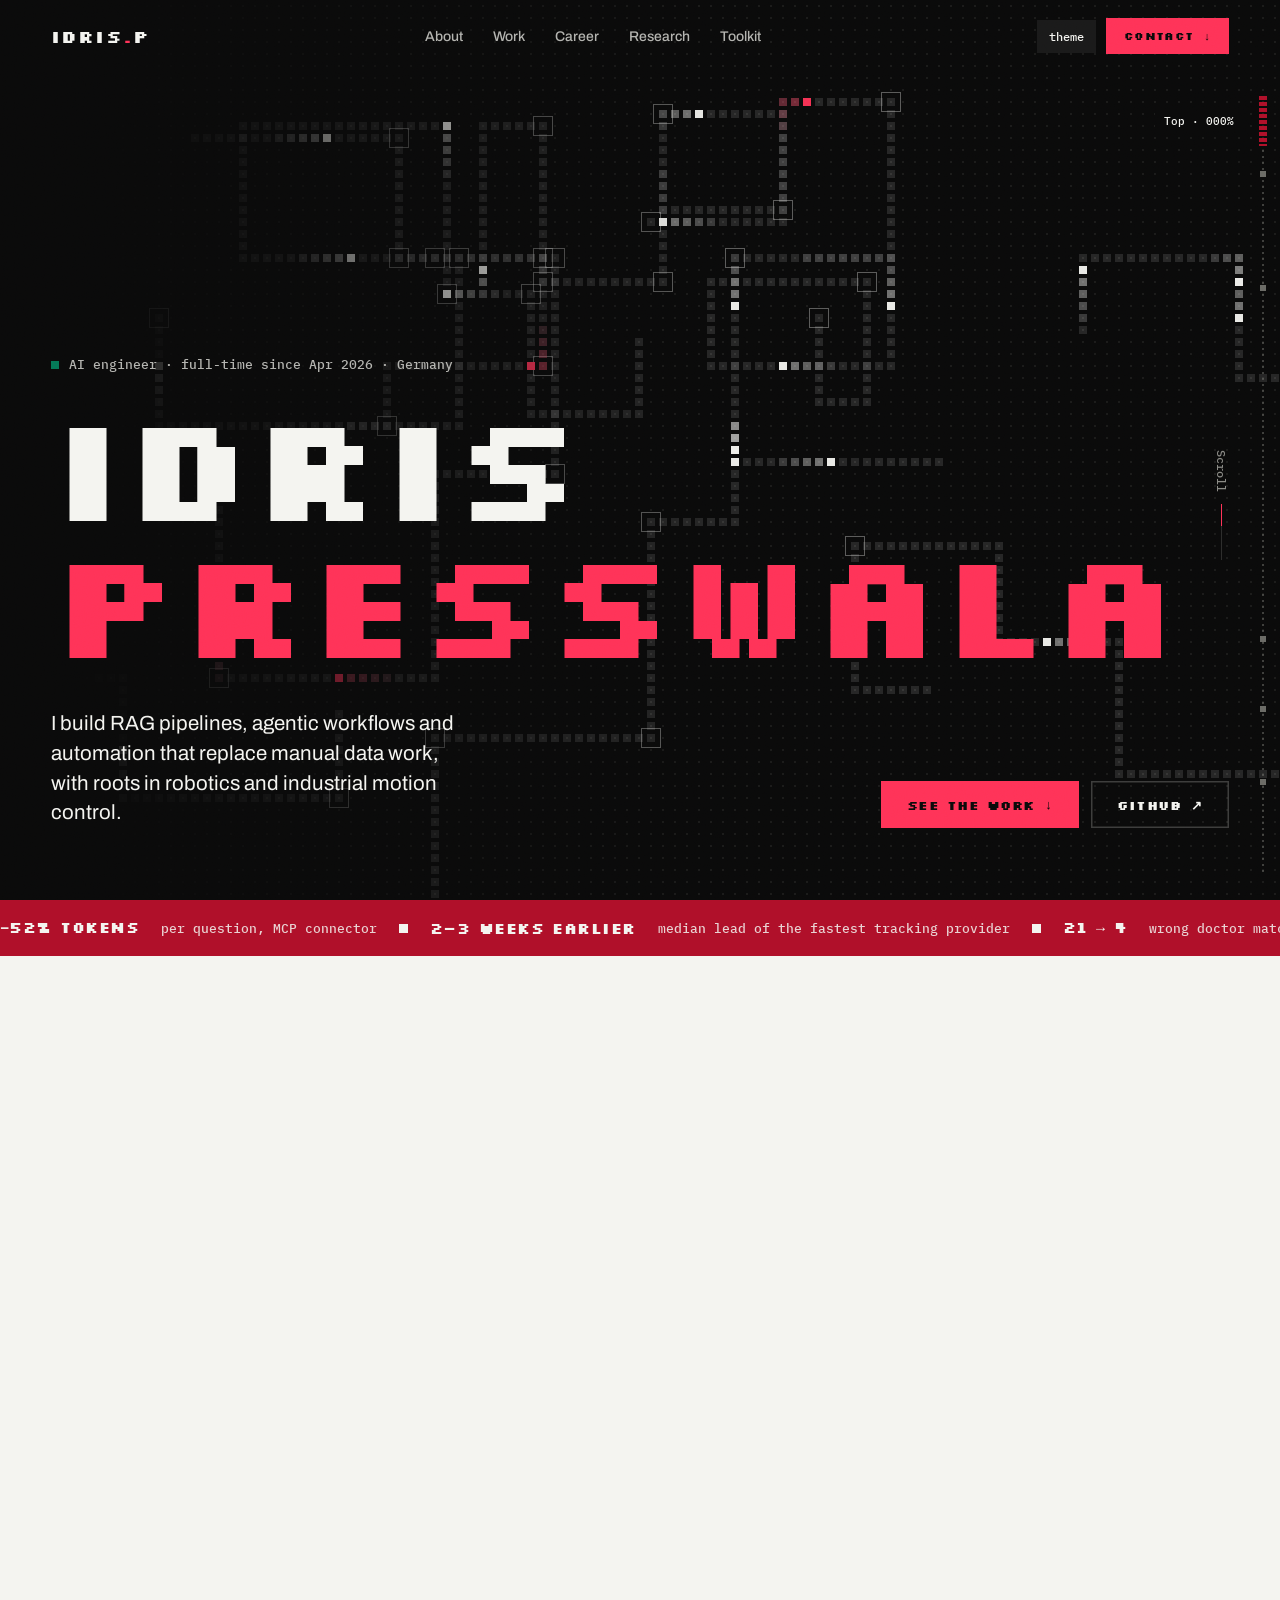
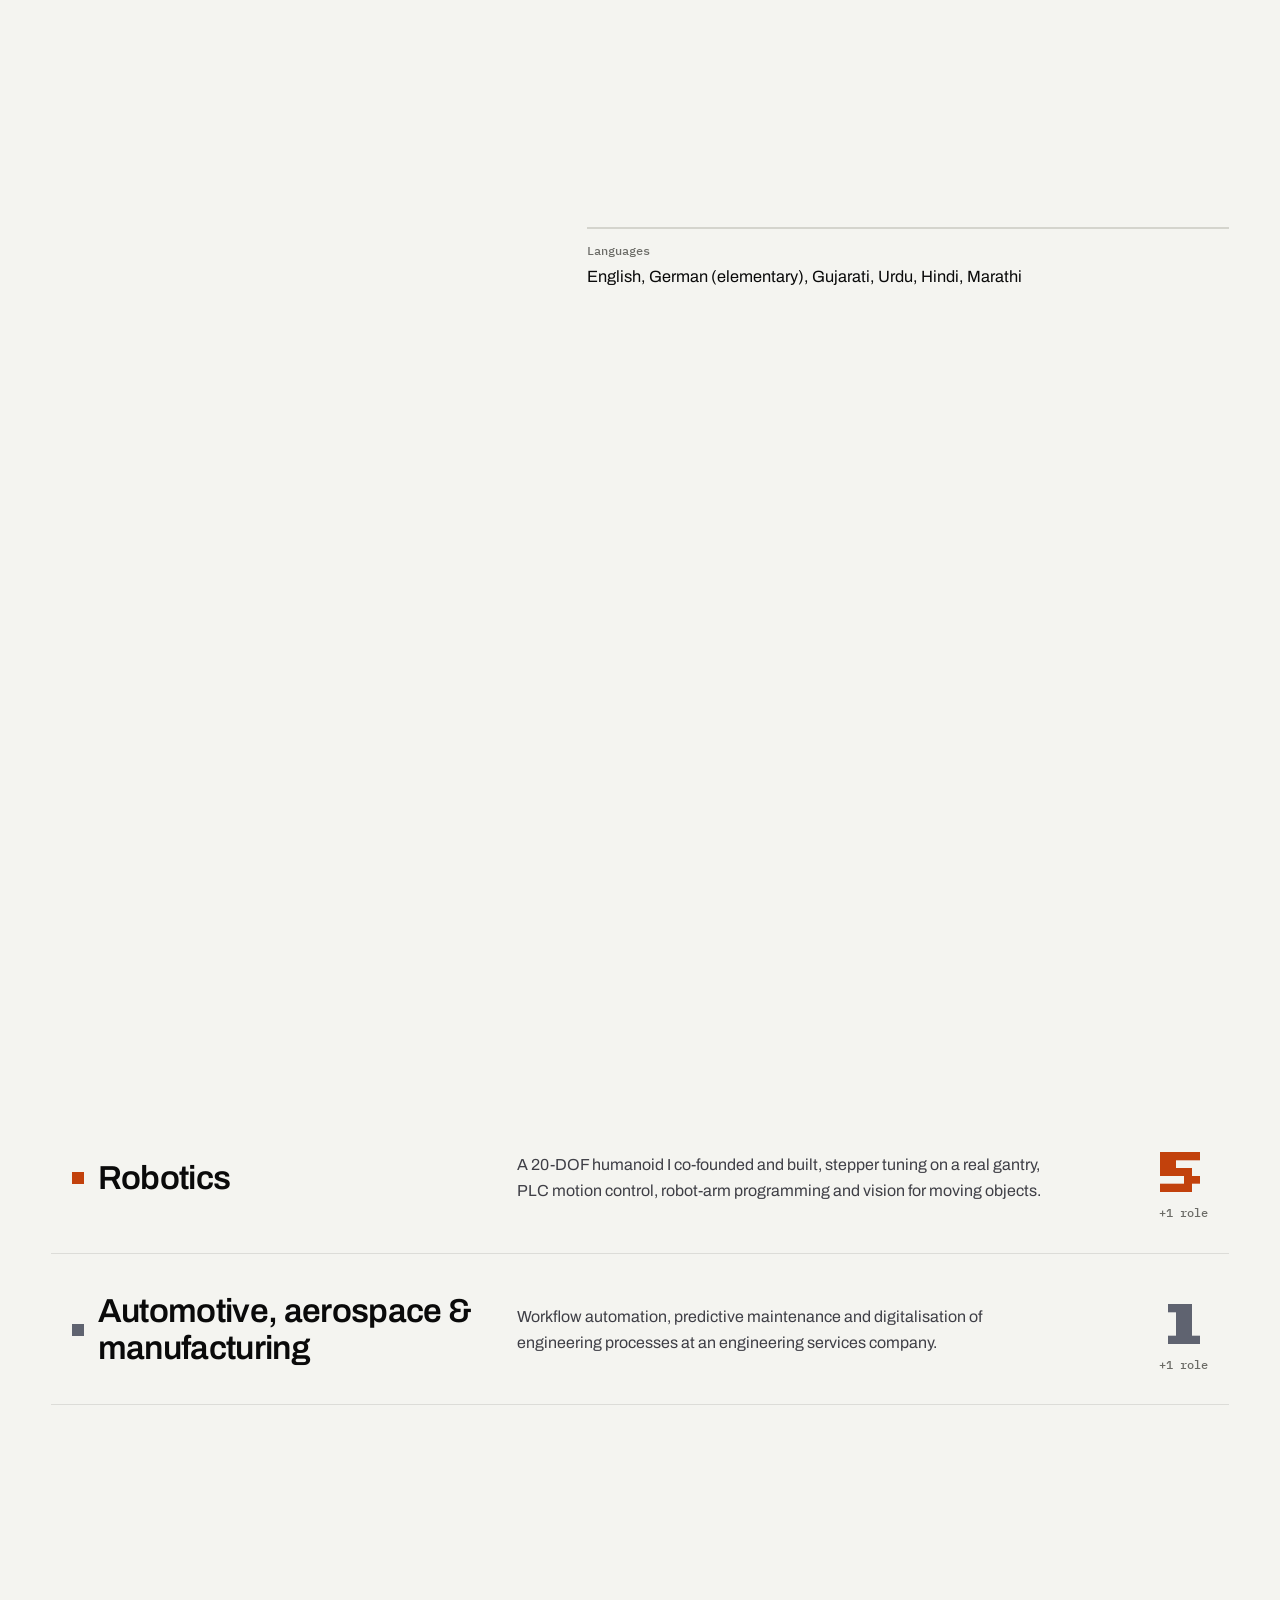
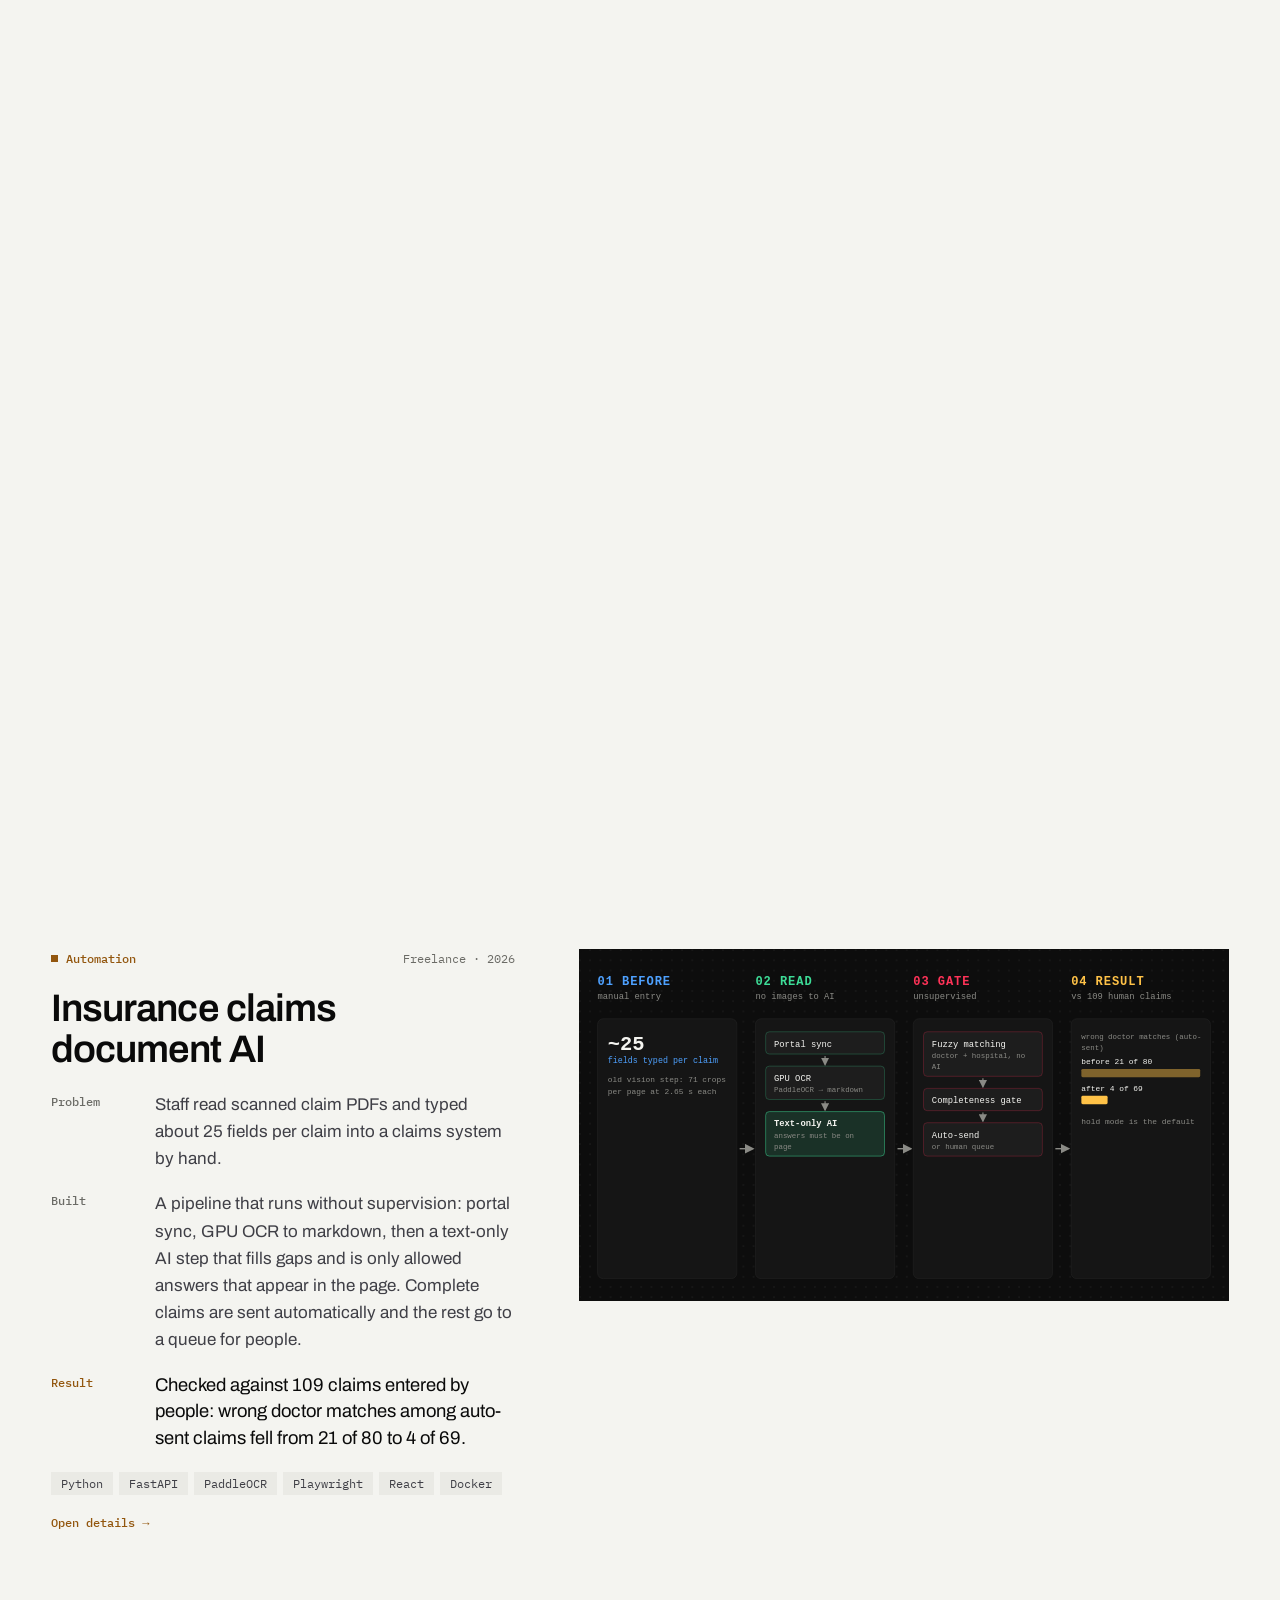
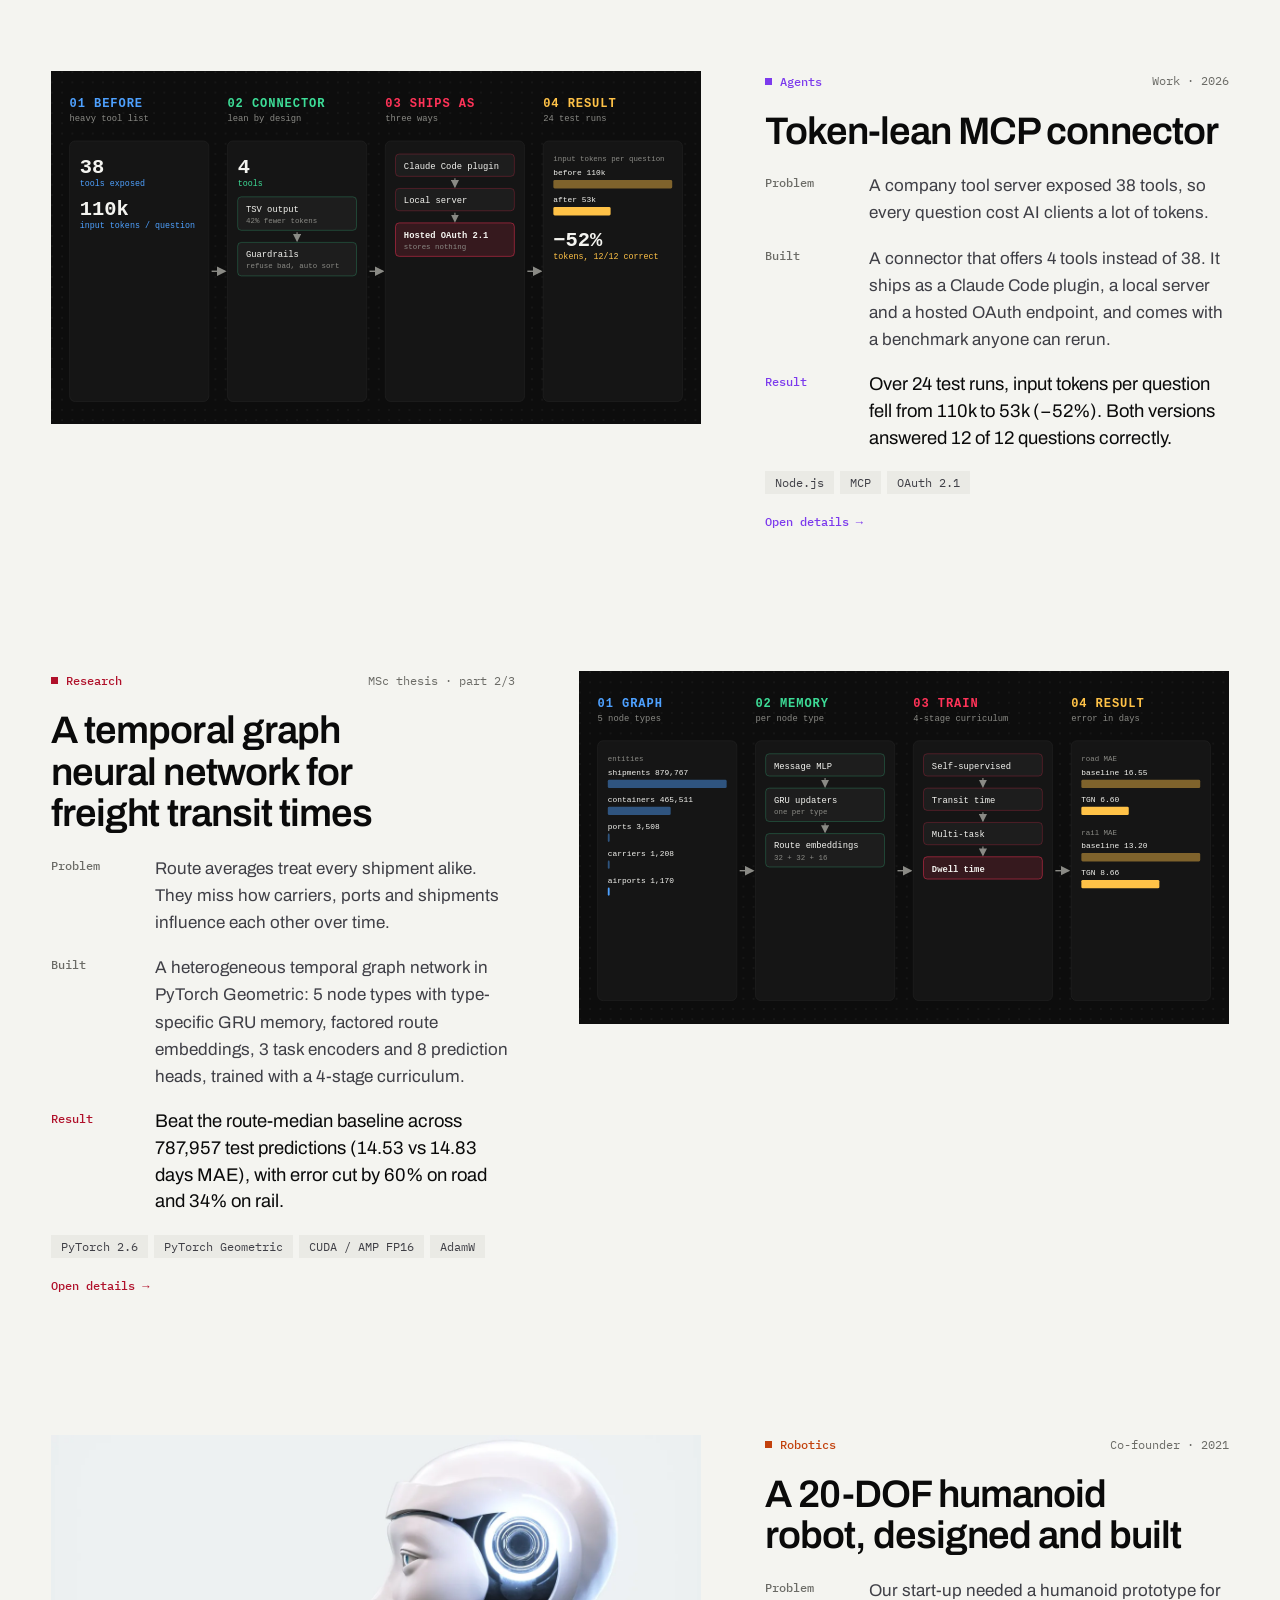
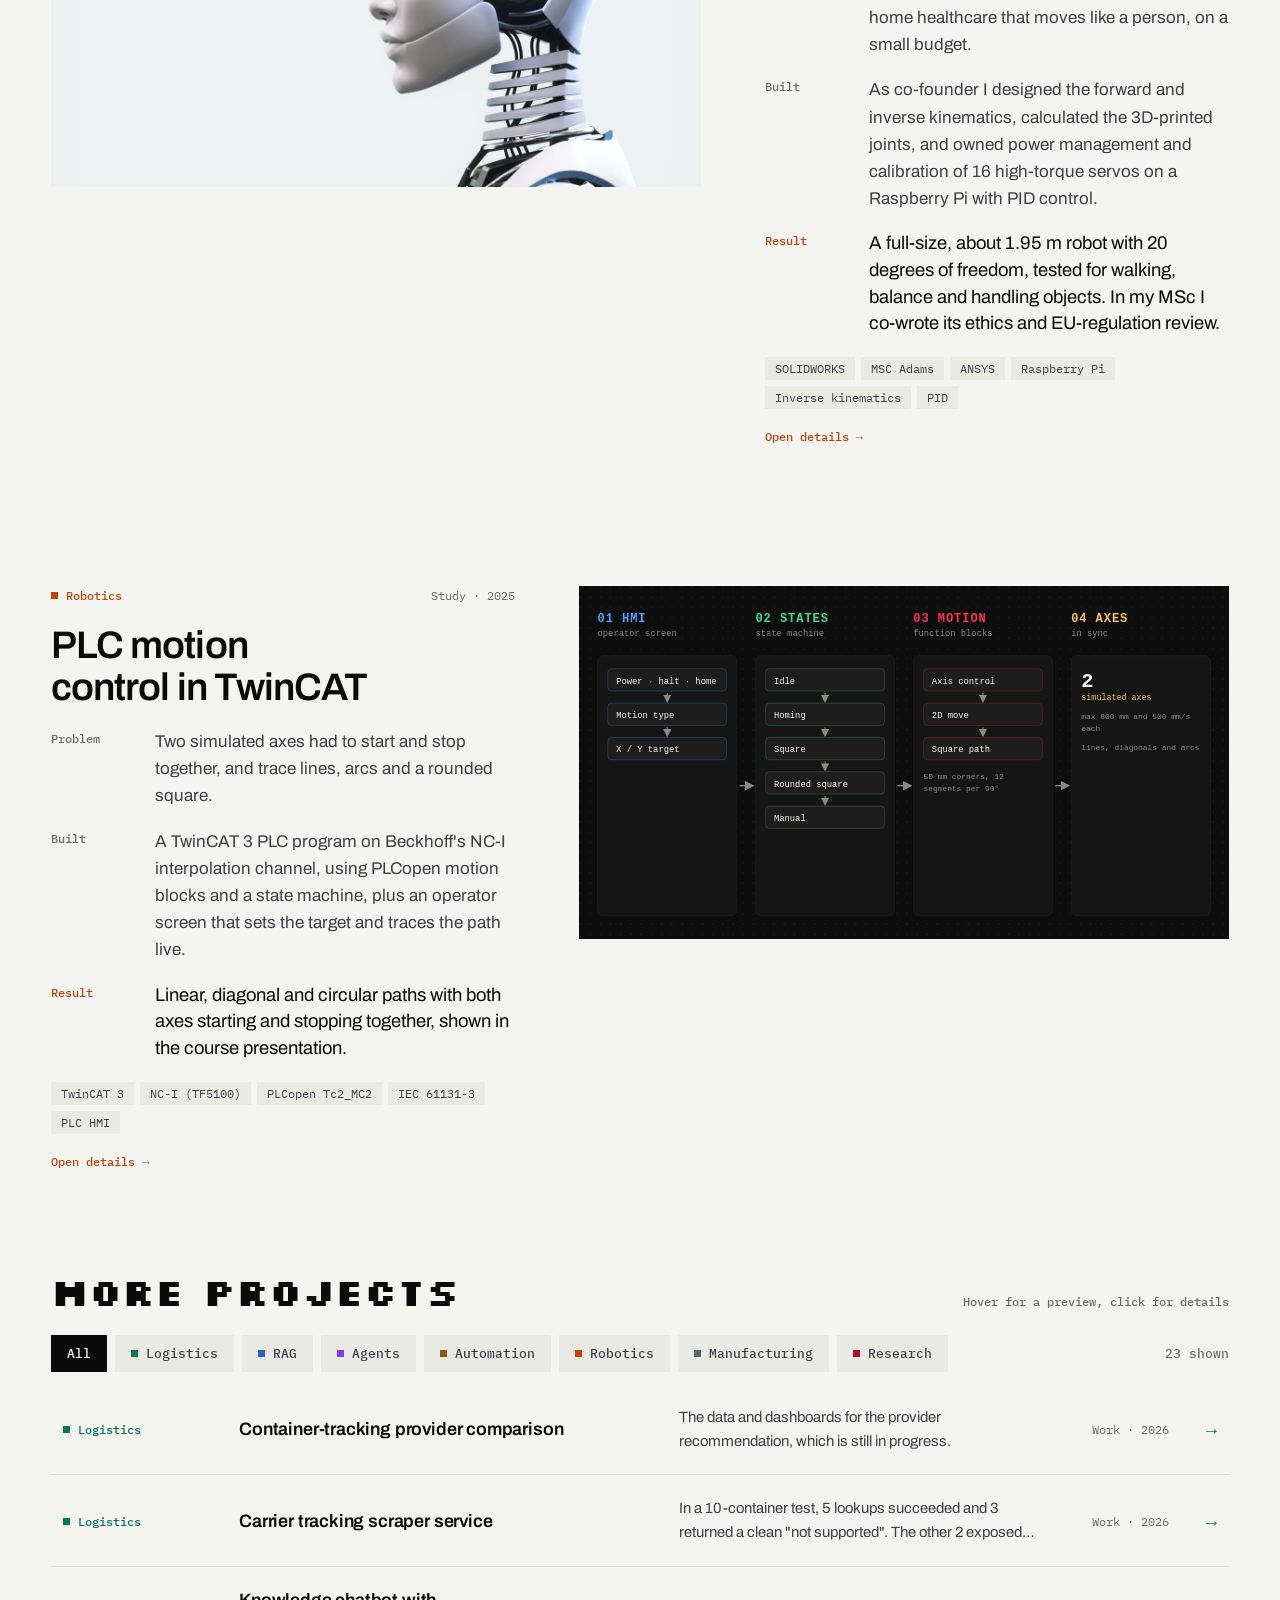
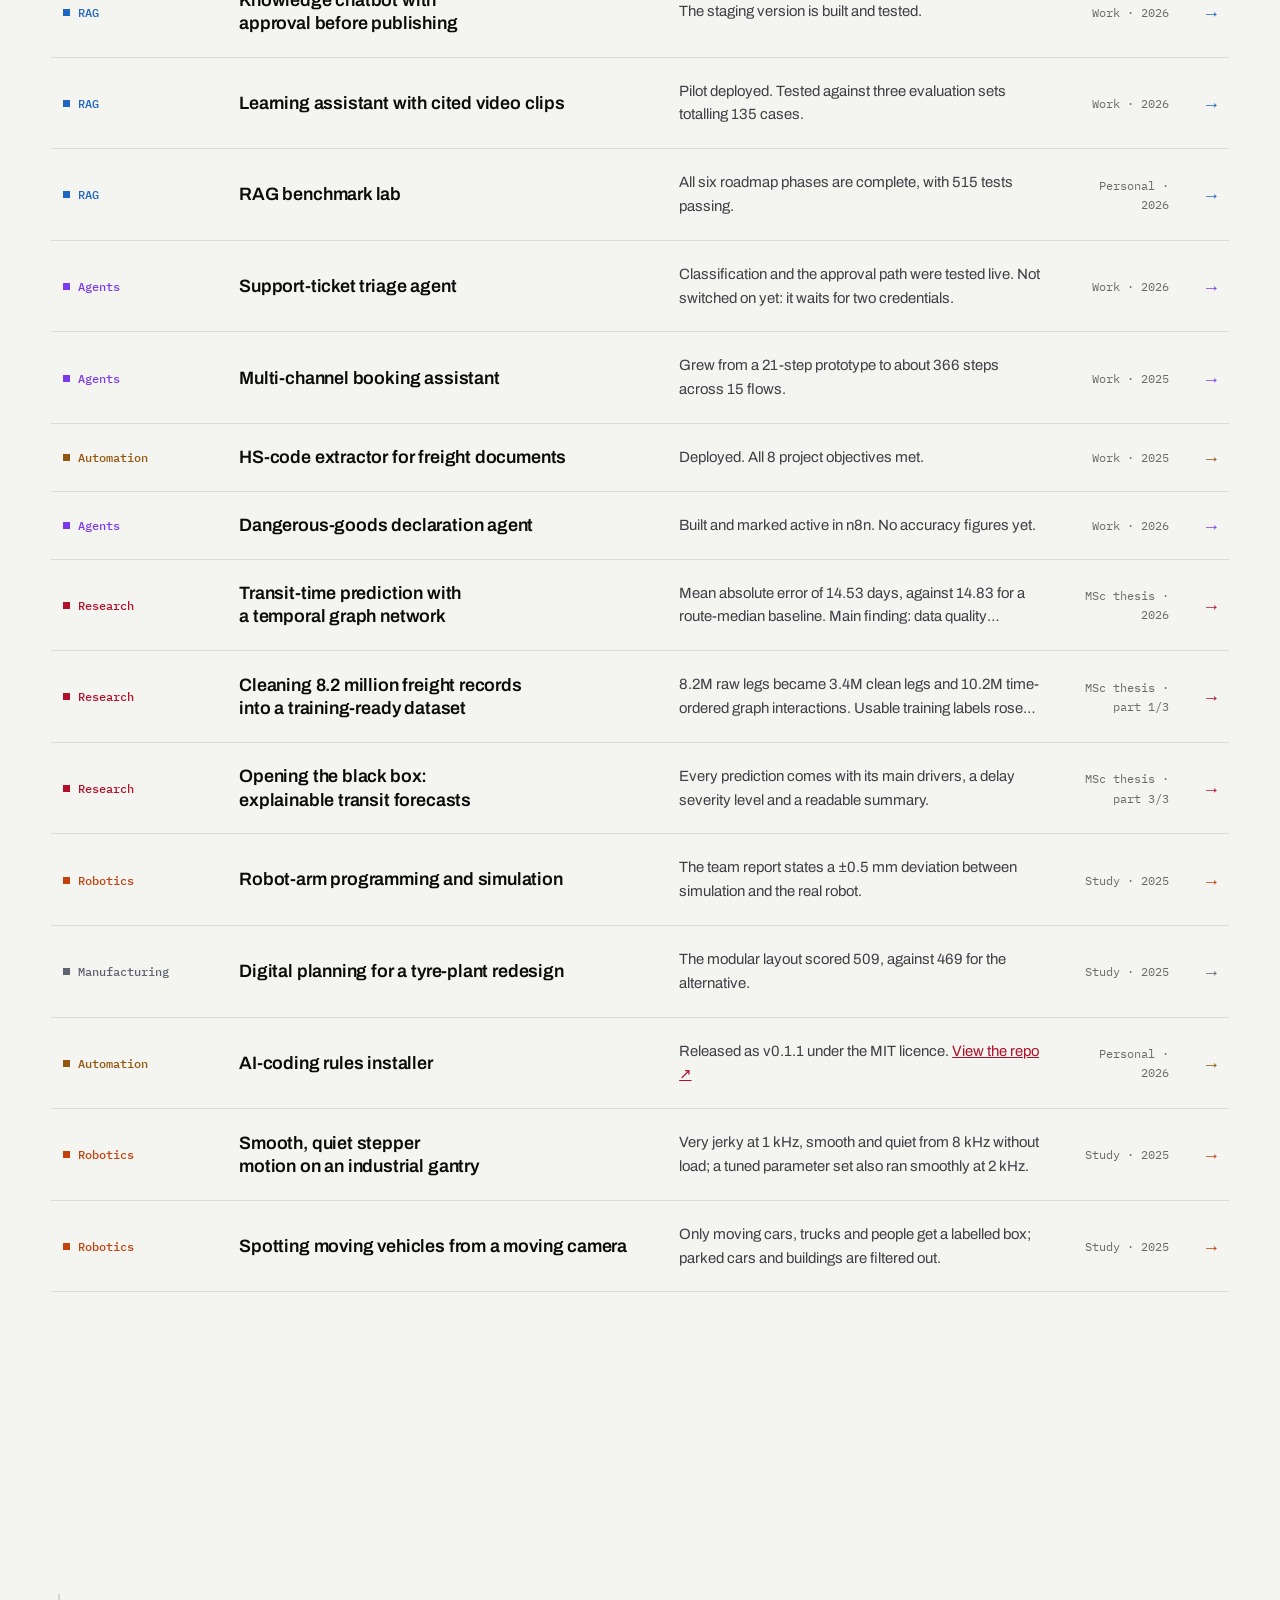
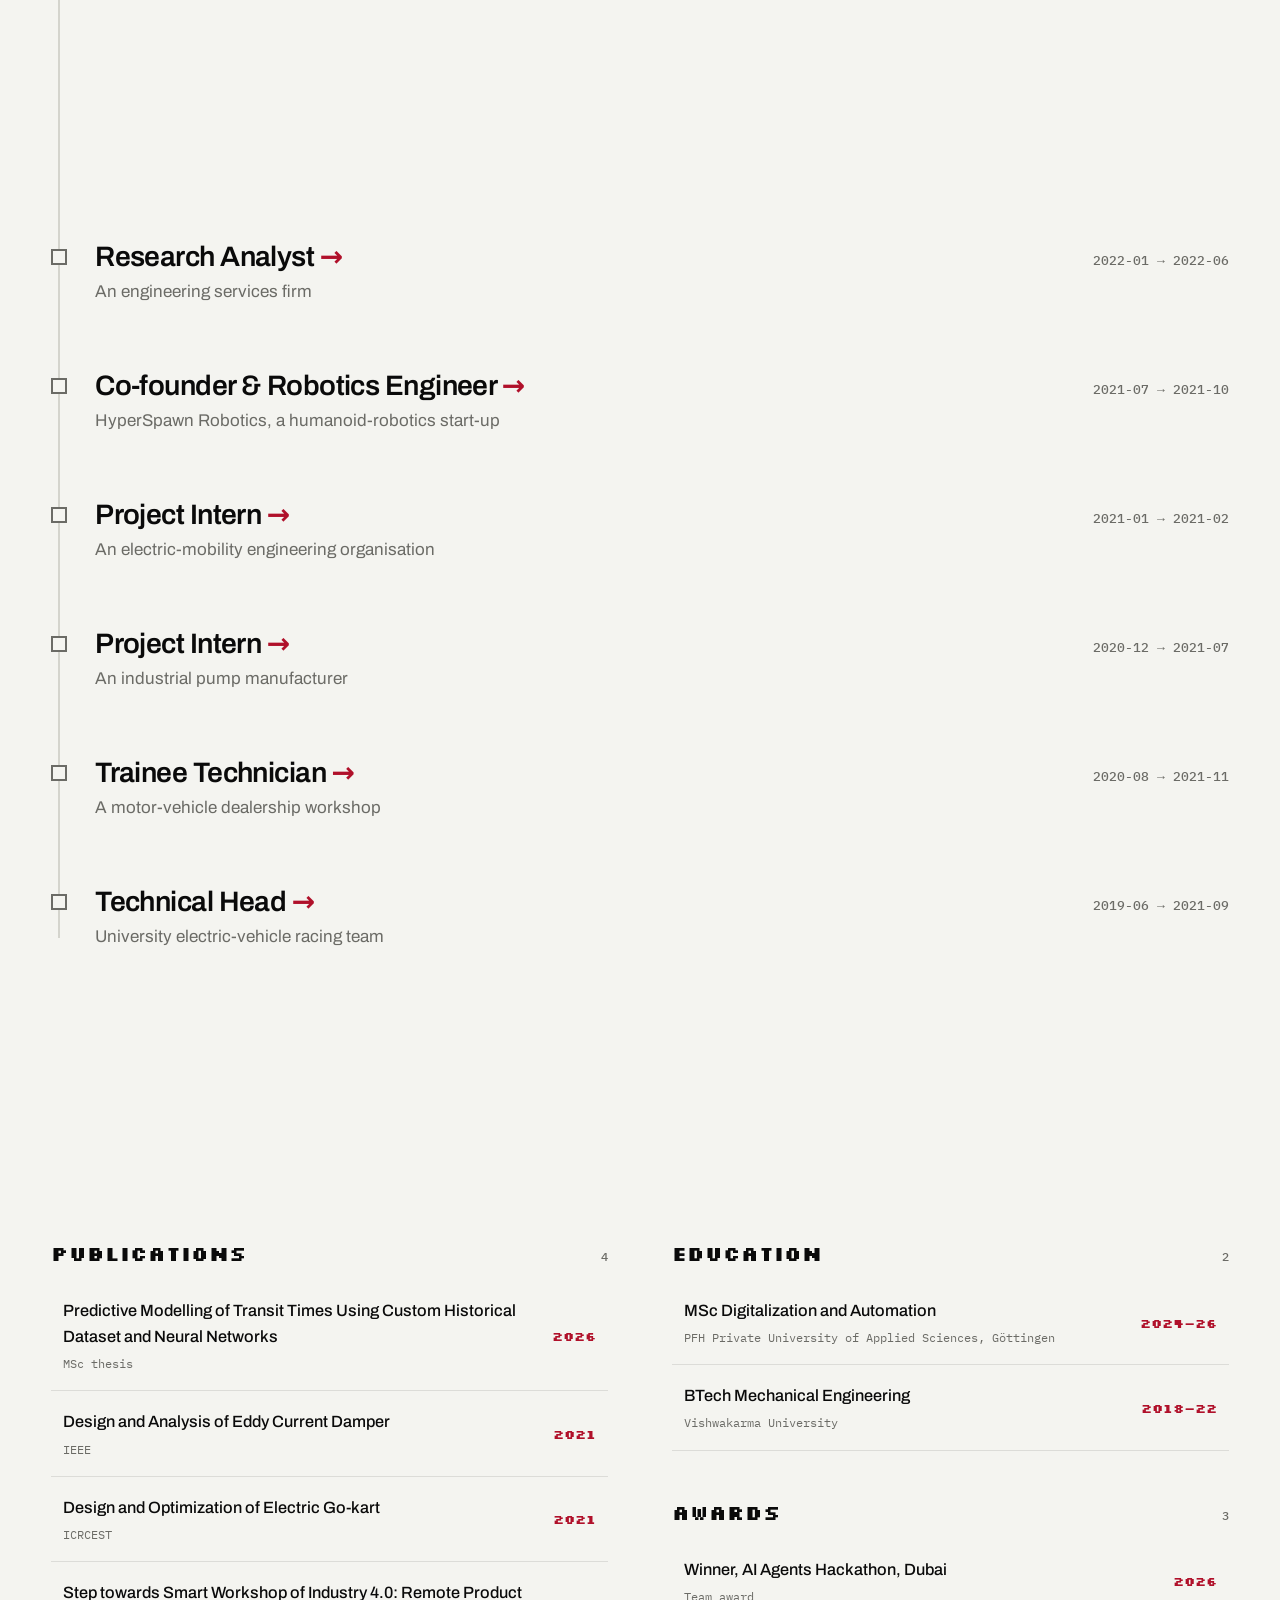
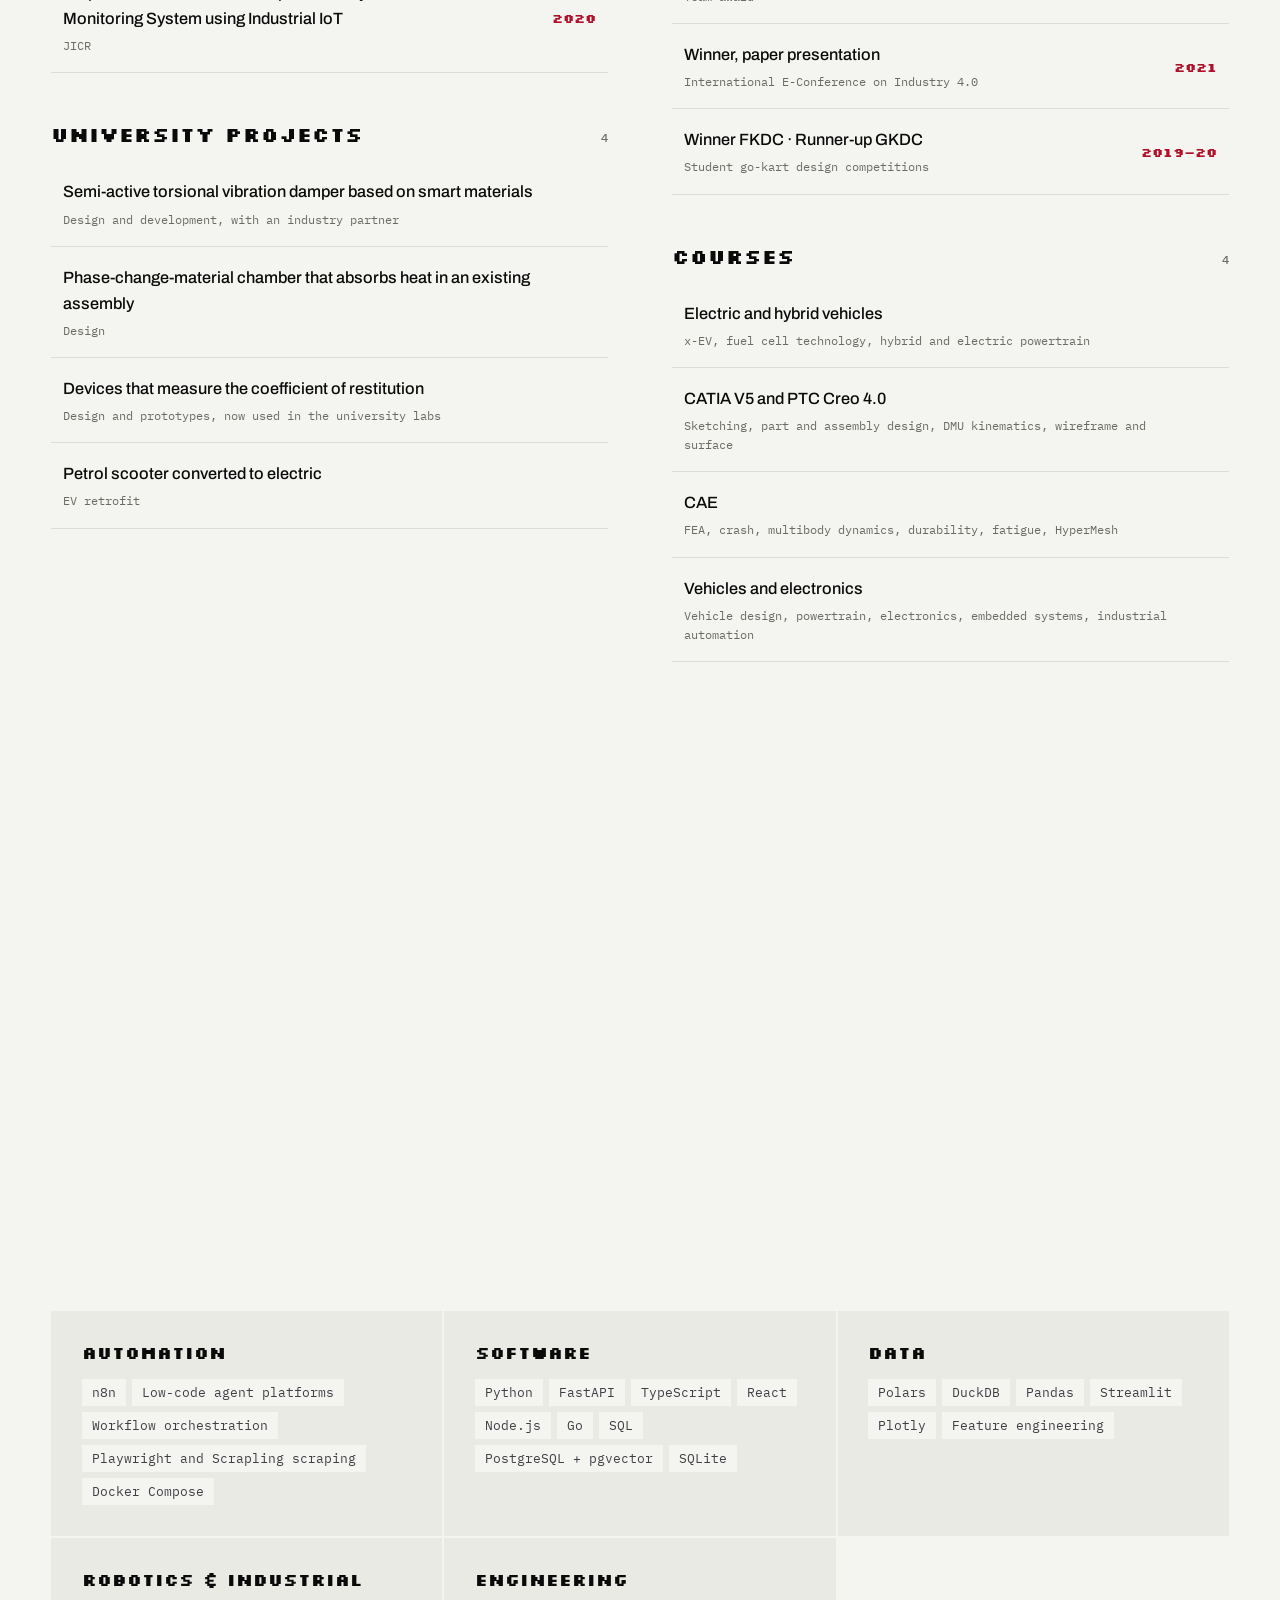
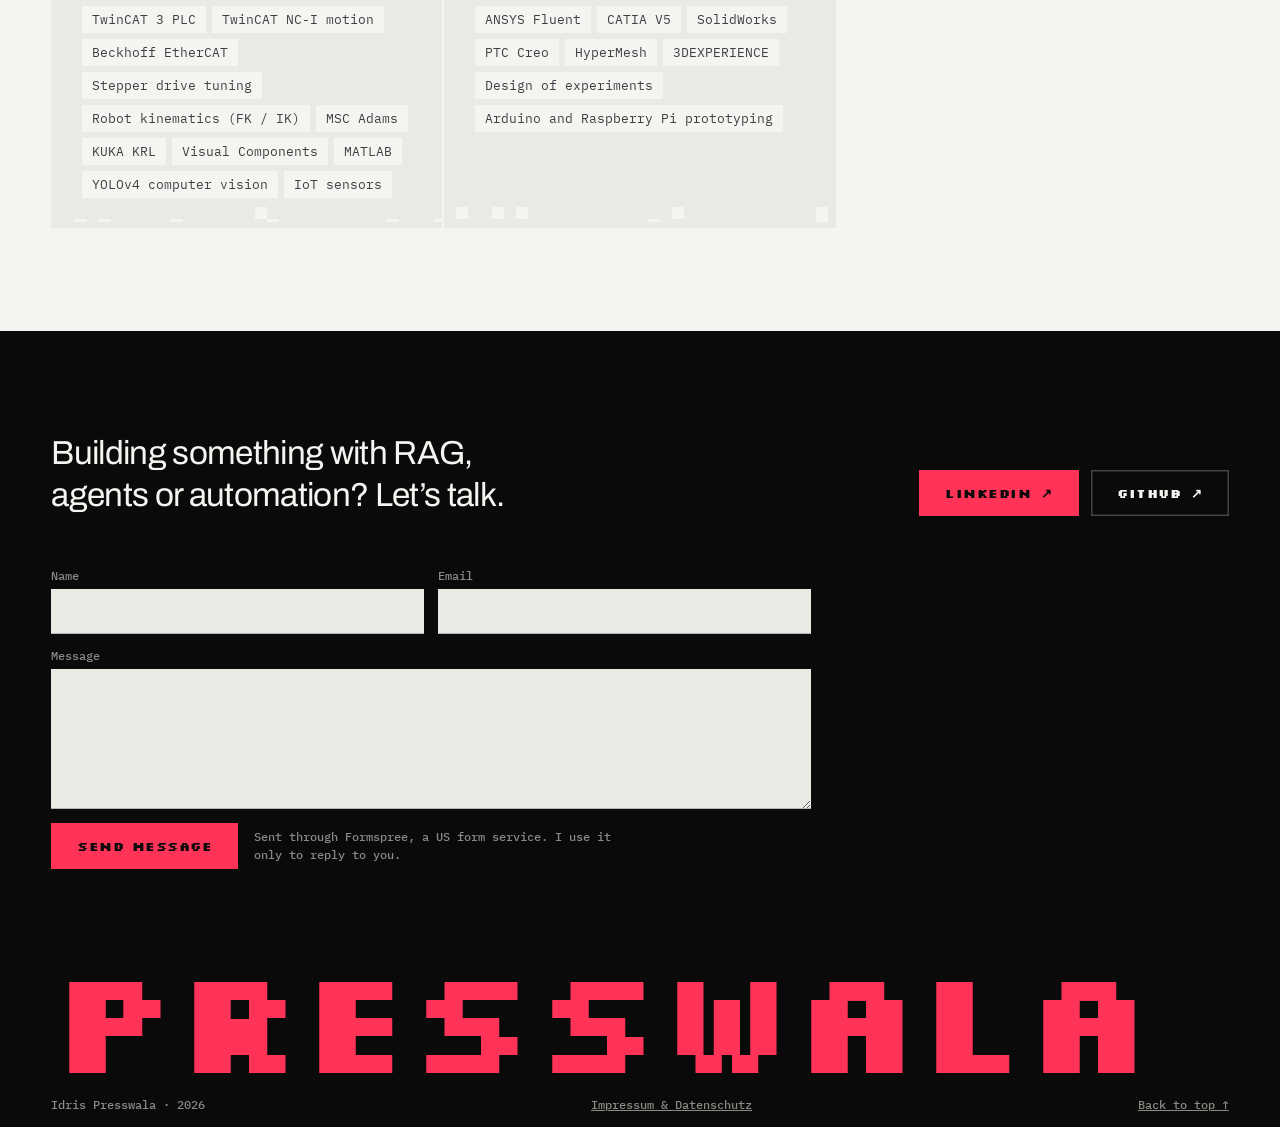
==== commit 3b7921dc: "Add robotics projects: humanoid, stepper tuning, highway vision - New featured card: 20-DOF humanoid" ====
--- a/index.html
+++ b/index.html
@@ -6,7 +6,7 @@
 <title>Idris Presswala</title>
 <link rel="icon" href="data:image/svg+xml,%3Csvg xmlns='http://www.w3.org/2000/svg' viewBox='0 0 8 8' shape-rendering='crispEdges'%3E%3Crect width='8' height='8' fill='%230a0a0a'/%3E%3Cpath fill='%23f4f4f0' d='M2 1h2v6H2z'/%3E%3Cpath fill='%23ff3358' d='M5 5h2v2H5z'/%3E%3C/svg%3E">
 <meta name="claude:viewport-fit-sides" content="cover">
-<meta name="description" content="AI engineer: RAG pipelines, agentic workflows and automation for logistics and industry.">
+<meta name="description" content="AI engineer: RAG pipelines, agentic workflows and automation for logistics, industry and robotics.">
 <link rel="stylesheet" href="fonts/fonts.css">
 <style>
 /* Pixel-signature, dark-first. One ink, one accent, surfaces by tone step. Motion is layered on top and switched off for reduced motion. */
@@ -331,7 +331,7 @@
 .dlg-more li::before{content:"";width:8px;height:8px;background:var(--c);margin-top:9px}
 .shots{display:grid;gap:14px}
 .shots figure{margin:0;background:var(--s1)}
-.shots img{display:block;width:100%;height:auto}
+.shots img,.shots video{display:block;width:100%;height:auto}
 .shots figcaption{font:500 12px var(--mono);color:var(--faint);padding:10px 12px}
 html:has(dialog[open]){overflow:hidden}
 
@@ -492,7 +492,7 @@
     <p class="status"><i></i>AI engineer &middot; full-time since Apr 2026 &middot; Germany</p>
     <h1 class="name"><span class="sr">Idris Presswala</span><span class="ln" aria-hidden="true">IDRIS</span><span class="ln" aria-hidden="true">PRESSWALA</span></h1>
     <div class="hero-foot">
-      <p class="lede">I build RAG pipelines, agentic workflows and automation that replace manual data work.</p>
+      <p class="lede">I build RAG pipelines, agentic workflows and automation that replace manual data work, with roots in robotics and industrial motion control.</p>
       <div class="cta">
         <a class="btn" href="#projects" data-mag>See the work <span class="ar">&darr;</span></a>
         <a class="btn ghost" href="https://github.com/idrispwala-web" target="_blank" rel="noopener" data-mag>GitHub <span class="ar">&nearr;</span></a>
@@ -513,6 +513,8 @@
       <li><b>17 &rarr; 33 of 37</b><span>correct answers after switching to hybrid retrieval</span></li>
       <li><b>515 tests</b><span>passing in the RAG benchmark lab</span></li>
       <li><b>&plusmn;0.5 mm</b><span>simulation vs real robot</span></li>
+      <li><b>20 DOF</b><span>humanoid robot I co-founded and built</span></li>
+      <li><b>1 &rarr; 8 kHz</b><span>drive frequency: jerky stepper to smooth and quiet</span></li>
     </ul>
     <ul aria-hidden="true">
       <li><b>&minus;52% tokens</b><span>per question, MCP connector</span></li>
@@ -523,6 +525,8 @@
       <li><b>17 &rarr; 33 of 37</b><span>correct answers after switching to hybrid retrieval</span></li>
       <li><b>515 tests</b><span>passing in the RAG benchmark lab</span></li>
       <li><b>&plusmn;0.5 mm</b><span>simulation vs real robot</span></li>
+      <li><b>20 DOF</b><span>humanoid robot I co-founded and built</span></li>
+      <li><b>1 &rarr; 8 kHz</b><span>drive frequency: jerky stepper to smooth and quiet</span></li>
     </ul>
   </div>
 </div>
@@ -554,13 +558,13 @@
     <button class="tile" type="button" id="d-rag" data-k="rag" data-f="rag"><div class="tile-top"><span class="tile-name"><i></i>RAG pipelines</span><span class="num">3</span></div><p>Knowledge bases with approval before publishing, hybrid retrieval, citations, rules for when to refuse, and evaluation sets.</p></button>
     <button class="tile" type="button" id="d-agents" data-k="agents" data-f="agents"><div class="tile-top"><span class="tile-name"><i></i>Agentic workflows</span><span class="num">4</span></div><p>Agents that use tools, with human approval steps. A booking assistant for chat and email, and a connector that uses fewer tokens.</p></button>
     <button class="tile" type="button" id="d-automation" data-k="automation" data-f="automation"><div class="tile-top"><span class="tile-name"><i></i>Automation</span><span class="num">3</span></div><p>n8n and low-code workflows, OCR and data extraction, and pipelines that run without supervision in place of manual data entry.</p></button>
-    <button class="tile" type="button" id="d-robotics" data-k="robotics" data-f="robotics"><div class="tile-top"><span class="tile-name"><i></i>Robotics</span><span class="num">2<small>+1 role</small></span></div><p>Programming and simulating robot arms, PLC motion control, and earlier work on a humanoid robot prototype.</p></button>
+    <button class="tile" type="button" id="d-robotics" data-k="robotics" data-f="robotics"><div class="tile-top"><span class="tile-name"><i></i>Robotics</span><span class="num">5<small>+1 role</small></span></div><p>A 20-DOF humanoid I co-founded and built, stepper tuning on a real gantry, PLC motion control, robot-arm programming and vision for moving objects.</p></button>
     <button class="tile" type="button" id="d-manufacturing" data-k="manufacturing" data-f="manufacturing"><div class="tile-top"><span class="tile-name"><i></i>Automotive, aerospace &amp; manufacturing</span><span class="num">1<small>+1 role</small></span></div><p>Workflow automation, predictive maintenance and digitalisation of engineering processes at an engineering services company.</p></button>
   </div>
 </section>
 
 <section class="sec wrap" id="projects">
-  <div class="sec-head"><h2 data-r>Selected work</h2><p data-r style="--i:1">Five cases in depth, then everything else. Open any project for the full pipeline, screenshots and stack.</p></div>
+  <div class="sec-head"><h2 data-r>Selected work</h2><p data-r style="--i:1">Six cases in depth, then everything else. Open any project for the full pipeline, screenshots and stack.</p></div>
   <div class="feat-list" id="feat-list">
     <article class="proj feat" data-c="logistics" data-k="logistics" data-n="2">
       <div class="proj-top"><span class="pill"><i></i>Logistics</span><span class="mono">Work &middot; 2026</span></div>
@@ -606,16 +610,27 @@
       </dl>
       <div class="stack"><span>PyTorch 2.6</span><span>PyTorch Geometric</span><span>CUDA / AMP FP16</span><span>AdamW</span></div>
     </article>
+    <article class="proj feat" data-c="robotics" data-k="robotics" data-n="21">
+      <div class="proj-top"><span class="pill"><i></i>Robotics</span><span class="mono">Co-founder &middot; 2021</span></div>
+      <h3><button class="open" type="button" aria-haspopup="dialog">A 20-DOF humanoid robot, designed and built</button></h3>
+      <div class="thumb" aria-hidden="true"></div>
+      <dl class="fields">
+        <div><dt>Problem</dt><dd>Our start-up needed a humanoid prototype for home healthcare that moves like a person, on a small budget.</dd></div>
+        <div><dt>Built</dt><dd>As co-founder I designed the forward and inverse kinematics, calculated the 3D-printed joints, and owned power management and calibration of 16 high-torque servos on a Raspberry Pi with PID control.</dd></div>
+        <div class="res"><dt>Result</dt><dd>A full-size, about 1.95 m robot with 20 degrees of freedom, tested for walking, balance and handling objects. In my MSc I co-wrote its ethics and EU-regulation review.</dd></div>
+      </dl>
+      <div class="stack"><span>SOLIDWORKS</span><span>MSC Adams</span><span>ANSYS</span><span>Raspberry Pi</span><span>Inverse kinematics</span><span>PID</span></div>
+    </article>
     <article class="proj feat" data-c="robotics" data-k="robotics" data-n="17">
       <div class="proj-top"><span class="pill"><i></i>Robotics</span><span class="mono">Study &middot; 2025</span></div>
       <h3><button class="open" type="button" aria-haspopup="dialog">PLC motion control in TwinCAT</button></h3>
       <div class="thumb" aria-hidden="true"></div>
       <dl class="fields">
         <div><dt>Problem</dt><dd>Two simulated axes had to start and stop together, and trace lines, arcs and a rounded square.</dd></div>
-        <div><dt>Built</dt><dd>A TwinCAT 3 PLC program built from function blocks and a state machine, plus an operator screen for choosing the move.</dd></div>
-        <div class="res"><dt>Result</dt><dd>Linear, diagonal and circular motion with both axes in sync, shown in the course presentation.</dd></div>
-      </dl>
-      <div class="stack"><span>TwinCAT 3</span><span>IEC 61131-3</span><span>PLC HMI</span></div>
+        <div><dt>Built</dt><dd>A TwinCAT 3 PLC program on Beckhoff's NC-I interpolation channel, using PLCopen motion blocks and a state machine, plus an operator screen that sets the target and traces the path live.</dd></div>
+        <div class="res"><dt>Result</dt><dd>Linear, diagonal and circular paths with both axes starting and stopping together, shown in the course presentation.</dd></div>
+      </dl>
+      <div class="stack"><span>TwinCAT 3</span><span>NC-I (TF5100)</span><span>PLCopen Tc2_MC2</span><span>IEC 61131-3</span><span>PLC HMI</span></div>
     </article>
   </div>
   <div class="rest-head" id="rest-head"><h3 data-r>More projects</h3><span class="cap" data-r>Hover for a preview, click for details</span></div>
@@ -628,7 +643,7 @@
     <button class="chip" type="button" id="f-robotics" data-f="robotics" data-k="robotics" aria-pressed="false"><i></i>Robotics</button>
     <button class="chip" type="button" id="f-manufacturing" data-f="manufacturing" data-k="manufacturing" aria-pressed="false"><i></i>Manufacturing</button>
     <button class="chip" type="button" id="f-research" data-f="research" data-k="research" aria-pressed="false"><i></i>Research</button>
-    <span id="shown">20 shown</span>
+    <span id="shown">23 shown</span>
   </div>
   <p class="empty" id="empty" hidden>No other projects in this area.</p>
   <div class="rest" id="rest">
@@ -796,6 +811,28 @@
         <div class="res"><dt>Result</dt><dd>Released as v0.1.1 under the MIT licence. <a href="https://github.com/idrispwala-web/golden-rules" target="_blank" rel="noopener">View the repo &nearr;</a></dd></div>
       </dl>
       <div class="stack"><span>Go</span><span>GoReleaser</span><span>Homebrew</span><span>winget</span></div>
+    </article>
+    <article class="proj row" data-c="robotics" data-k="robotics" data-n="22">
+      <div class="proj-top"><span class="pill"><i></i>Robotics</span><span class="mono">Study &middot; 2025</span></div>
+      <h3><button class="open" type="button" aria-haspopup="dialog">Smooth, quiet stepper motion on an industrial gantry</button></h3>
+      <div class="thumb" aria-hidden="true"></div>
+      <dl class="fields">
+        <div><dt>Problem</dt><dd>The stepper motors on an igus gantry robot ran jerky and loud, with a resonance zone at 300–600 RPM.</dd></div>
+        <div><dt>Built</dt><dd>Two test series on the real rig in TwinCAT 3 over EtherCAT: a drive-frequency sweep from 1 to 32 kHz, then step-by-step tuning of Kv, Kp, lag monitoring and cycle time, each run logged with TwinCAT Scope and plotted in MATLAB.</dd></div>
+        <div class="res"><dt>Result</dt><dd>Very jerky at 1 kHz, smooth and quiet from 8 kHz without load; a tuned parameter set also ran smoothly at 2 kHz.</dd></div>
+      </dl>
+      <div class="stack"><span>TwinCAT 3</span><span>Beckhoff EtherCAT</span><span>TwinCAT Scope</span><span>MATLAB</span></div>
+    </article>
+    <article class="proj row" data-c="robotics" data-k="robotics" data-n="23">
+      <div class="proj-top"><span class="pill"><i></i>Robotics</span><span class="mono">Study &middot; 2025</span></div>
+      <h3><button class="open" type="button" aria-haspopup="dialog">Spotting moving vehicles from a moving camera</button></h3>
+      <div class="thumb" aria-hidden="true"></div>
+      <dl class="fields">
+        <div><dt>Problem</dt><dd>In highway video the camera moves too, and a detector boxes every car, parked or moving.</dd></div>
+        <div><dt>Built</dt><dd>A MATLAB vision pipeline: YOLOv4 finds objects, SURF feature matching and an affine warp cancel the camera's own motion, and frame differencing with morphology marks what really moves.</dd></div>
+        <div class="res"><dt>Result</dt><dd>Only moving cars, trucks and people get a labelled box; parked cars and buildings are filtered out.</dd></div>
+      </dl>
+      <div class="stack"><span>MATLAB</span><span>YOLOv4</span><span>Computer Vision Toolbox</span><span>SURF</span></div>
     </article>
   </div>
 </section>
@@ -809,8 +846,8 @@
       <ul><li>Automated engineering workflows and digitalised engineering infrastructure (+25% workflow efficiency).</li><li>Built machine-learning models for predictive maintenance (+20% accuracy).</li><li>Built design-of-experiments pipelines on distributed computing (−30% processing time), working with CAE simulation experts.</li><li>Supported clients on CATIA, the 3DEXPERIENCE platform for SIMULIA, and Dymola.</li><li>Worked with clients to find their needs and compare technical options in CAD and CAE.</li><li>Prepared technical material and ran trainings for clients and team members.</li></ul></div>
     <div class="step" data-tools="ANSYS Fluent,Machine learning,IoT sensors,CAD"><span class="node"></span><div><div class="step-role">Research Analyst</div><div class="step-org">An engineering services firm</div></div><span class="step-when">2022-01 → 2022-06</span>
       <ul><li>Ran thermal-management simulations in ANSYS Fluent.</li><li>Built ML models that predict failures, and integrated IoT sensors.</li><li>Reviewed customer design proposals and specifications for feasibility, cost and maintenance.</li><li>Recommended design changes to remove machine and system faults.</li><li>Helped drafters develop structural designs in CAD.</li></ul></div>
-    <div class="step" data-tools="3D printing,IoT sensors,Mechanical modelling,Tolerance analysis"><span class="node"></span><div><div class="step-role">Robotics Engineer (intern)</div><div class="step-org">A humanoid-robotics startup</div></div><span class="step-when">2021-07 → 2021-10</span>
-      <ul><li>Worked on a 3D-printed humanoid robot prototype, adding IoT sensors and ML motion planning.</li><li>Tested and recorded every motion of the robot for R&amp;D.</li><li>Added mechatronic parts to existing designs.</li><li>Built mechanical models and tolerance analyses to test design ideas.</li></ul></div>
+    <div class="step" data-proj="Co-founder" data-tools="SOLIDWORKS,MSC Adams,ANSYS Workbench,Raspberry Pi,3D printing,IoT sensors,Mechanical modelling,Tolerance analysis"><span class="node"></span><div><div class="step-role">Co-founder &amp; Robotics Engineer</div><div class="step-org">HyperSpawn Robotics, a humanoid-robotics start-up</div></div><span class="step-when">2021-07 → 2021-10</span>
+      <ul><li>Co-founded the company and built its 20-DOF, 3D-printed humanoid robot prototype.</li><li>Designed the forward and inverse kinematics and calculated the 3D-printed joints.</li><li>Owned power management (12 V Li-ion with BMS) and calibration of 16 high-torque servos.</li><li>Added IoT sensors and ML motion planning; tested and recorded every motion of the robot for R&amp;D.</li><li>Built mechanical models and tolerance analyses to test design ideas.</li></ul></div>
     <div class="step" data-tools="IoT sensors,Machine learning,Vehicle testing"><span class="node"></span><div><div class="step-role">Project Intern</div><div class="step-org">An electric-mobility engineering organisation</div></div><span class="step-when">2021-01 → 2021-02</span>
       <ul><li>Worked on an electric bike with IoT sensors, and applied ML to battery-performance data.</li><li>Designed and built an electric bike to industry standards.</li><li>Analysed vehicle systems such as aerodynamics, ergonomics, brakes, transmission, steering and safety.</li><li>Ran system-level vehicle tests and changed designs to meet performance targets.</li></ul></div>
     <div class="step" data-tools="ANSYS Fluent,IoT sensors"><span class="node"></span><div><div class="step-role">Project Intern</div><div class="step-org">An industrial pump manufacturer</div></div><span class="step-when">2020-12 → 2021-07</span>
@@ -873,7 +910,7 @@
     <div><span class="cap">Automation</span><p><span>n8n</span><span>Low-code agent platforms</span><span>Workflow orchestration</span><span>Playwright and Scrapling scraping</span><span>Docker Compose</span></p></div>
     <div><span class="cap">Software</span><p><span>Python</span><span>FastAPI</span><span>TypeScript</span><span>React</span><span>Node.js</span><span>Go</span><span>SQL</span><span>PostgreSQL + pgvector</span><span>SQLite</span></p></div>
     <div><span class="cap">Data</span><p><span>Polars</span><span>DuckDB</span><span>Pandas</span><span>Streamlit</span><span>Plotly</span><span>Feature engineering</span></p></div>
-    <div><span class="cap">Robotics &amp; industrial</span><p><span>TwinCAT 3 PLC</span><span>KUKA KRL</span><span>Visual Components</span><span>MATLAB</span><span>IoT sensors</span></p></div>
+    <div><span class="cap">Robotics &amp; industrial</span><p><span>TwinCAT 3 PLC</span><span>TwinCAT NC-I motion</span><span>Beckhoff EtherCAT</span><span>Stepper drive tuning</span><span>Robot kinematics (FK / IK)</span><span>MSC Adams</span><span>KUKA KRL</span><span>Visual Components</span><span>MATLAB</span><span>YOLOv4 computer vision</span><span>IoT sensors</span></p></div>
     <div><span class="cap">Engineering</span><p><span>ANSYS Fluent</span><span>CATIA V5</span><span>SolidWorks</span><span>PTC Creo</span><span>HyperMesh</span><span>3DEXPERIENCE</span><span>Design of experiments</span><span>Arduino and Raspberry Pi prototyping</span></p></div>
   </div>
 </section>
@@ -924,7 +961,7 @@
   </div>
 </dialog>
 
-<script type="application/json" id="detail">[{"role": "Sole builder of the comparison harness.", "period": "May–Aug 2026", "details": ["The goal was a data-source shootout, not a tracking product; carrier-website scraping served only as ground truth.", "Version 2 keyed everything on consolidations, stored it in n8n data tables and mirrored it to Postgres every 15 minutes.", "Provider call counts are checked against raw payloads, never against deduplicated events.", "A memory crisis crashed n8n 11 times in 2.5 hours; chunking, paired memory limits, pruning and a watchdog fixed it, and the database shrank from 33.8 GB to 274 MB.", "A coordinate backfill raised unique map points from 35 to 523, and an hourly timeline poll raised one provider's events from 28 to 191.", "It runs on an Ubuntu VM on Azure: n8n, Postgres 16, Traefik and nginx in Docker Compose, plus a 128 GB data disk holding four archive databases filled by hourly cron jobs."], "flow": ["Shipment extract", "Provider subscribe", "Webhook ingest", "Data tables", "Postgres mirror", "Dashboards"], "steps": ["Pull the shipments to track, keyed on consolidations.", "Register each shipment with every tracking provider under test.", "Receive provider updates by webhook; call counts are checked against raw payloads.", "Store events in n8n data tables, chunked so memory stays in check.", "Mirror the tables to Postgres every 15 minutes.", "Compare providers on dashboards, including a map of 523 unique points."], "shots": [{"src": "img/d-01.svg", "caption": "Overview: how the comparison harness works, step by step"}]}, {"role": "Sole builder.", "period": "Jul–Aug 2026", "details": ["The live dashboard is a single HTML file behind nginx, so saving the file is the deploy.", "The analytics page is built from 22 extracted datasets, four parallel analysis agents and a build script, giving a static page of about 120 KB.", "One provider was first on every actual date, with a median lead of 2–3 weeks, but averaged 4.7 revisions per event.", "The incumbent system covered 94.9% of the six key dates, yet 96.4% of its hourly polls returned identical data.", "Playwright testing found map bugs with dateline crossings and empty coordinates, and two indexes cut a 20-minute query to seconds.", "Served by an nginx container on the same VM behind a Traefik route, with no-cache headers so a saved file is live at once."], "flow": ["Four full DBs", "Extract datasets", "Analysis agents", "Build static page"], "steps": ["Start from the four full databases of tracking data.", "Extract 22 datasets for analysis.", "Four analysis agents work through the datasets in parallel.", "A build script turns the results into one static page of about 120 KB."], "shots": [{"src": "img/d-02.svg", "caption": "Overview: how the analytics works, step by step"}]}, {"role": "Sole author.", "period": "Jun–Oct 2026", "details": ["FastAPI with Playwright driving headful Chrome; it covers 8 ocean carriers and 16 airlines.", "It intercepts the carrier site's own JSON API instead of reading the page, because class names change on every deploy.", "Azure OpenAI in JSON mode maps every result to one schema with 16 event codes; Pydantic validates it, with one retry that feeds the errors back.", "Bot protection blocks cloud IPs, so it runs as a Docker image with a virtual display on a separate laptop, reached over a private Tailscale network.", "Sites that cannot be scraped return a clean 501 instead of fake data; a 10-container test gave 5 OK, 3 clean 501s and 2 bugs."], "flow": ["Request", "Carrier detection", "Headful scrape", "LLM normalise", "Universal schema"], "steps": ["A FastAPI endpoint takes the tracking request.", "Work out which of the 8 ocean carriers or 16 airlines it belongs to.", "Playwright drives headful Chrome and captures the site's own JSON API.", "Azure OpenAI in JSON mode maps the result; Pydantic validates it, with one retry.", "One schema with 16 event codes; sites that cannot be scraped return a clean 501."], "shots": [{"src": "img/d-03.svg", "caption": "Overview: how the scraper works, step by step"}]}, {"role": "Builder and owner of the repos.", "period": "Aug–Oct 2026", "details": ["Staff used to type about 25 fields per claim by hand.", "The first version was slow: a vision model classified about 71 layout crops per page, at 2.65 s per crop.", "The rebuild split the work into modules: portal sync, GPU OCR, field extraction, intake gate and dashboard.", "Only text goes to the AI, never page images; hospital and doctor matching uses fuzzy matching with no AI.", "The target system checks nothing at submit, so a gate sends only complete cases; hold mode is the default.", "OCR runs on a rented cloud GPU at about $0.36 an hour, started and stopped by a small FastAPI service; local Ollama models act as second readers and extraction uses Gemini Flash-Lite with a strict JSON schema."], "flow": ["Portal sync", "GPU OCR", "Text-only extract", "Completeness gate", "Auto-send / human queue"], "steps": ["Sync new claims from the portal.", "Read the documents with OCR on a GPU.", "Extract the fields from text only; hospitals and doctors are matched without AI.", "Check each case is complete, because the target system checks nothing at submit.", "Complete cases are sent; the rest wait for a person. Hold mode is the default."], "shots": [{"src": "img/d-04.svg", "caption": "Overview: how the claims works, step by step"}]}, {"role": "Sole developer.", "period": "Sep–Oct 2026", "details": ["Uploaded files are converted to Markdown by one converter per type, including PDF, Office files and video.", "Only revisions a human approves are chunked, embedded and made searchable.", "Search combines vector and keyword results with rank fusion, then an LLM reranks them on a 0–10 scale.", "The server checks every citation, numbers the steps itself and refuses answers that contain links.", "A read-only MCP server offers search and fetch tools; 99 unit tests and 59 integration tests passed.", "Packaged as Docker Compose services with memory limits (Postgres with pgvector, API, worker, MCP server, Caddy) and a nightly encrypted database backup; chat uses Azure OpenAI GPT-5.4-mini, escalating to GPT-5.4."], "flow": ["Upload", "Convert to Markdown", "Human approval", "Chunk + embed", "Cited chat / MCP"], "steps": ["Upload files: PDF, Office files or video.", "One converter per file type turns each file into Markdown.", "A person approves each revision before it can be searched.", "Approved revisions are chunked and embedded.", "Answers cite checked sources; a read-only MCP server offers search and fetch."], "shots": [{"src": "img/d-05.svg", "caption": "Overview: how the knowledge chatbot works, step by step"}]}, {"role": "Sole builder, working with coding agents under a written spec.", "period": "Sep–Oct 2026", "details": ["The written spec was about 149 KB, with 27 architecture decision records.", "Clips are real trimmed MP4 files rendered by a worker, never picked by a model.", "Approval checks a content hash and fails if the content changed in the meantime.", "Retrieval fuses keyword and vector search and abstains below a similarity threshold.", "On a real eval, correct answers rose from 17 of 37 with keyword search to 33 of 37 with hybrid search, and all 11 out-of-scope questions were refused.", "The pilot runs as its own Compose project on the shared Azure VM behind Traefik with basic auth, and every model call reserves budget before it runs."], "flow": ["Upload sources", "Extract + draft", "Reviewer approval", "Publish index", "Hybrid retrieval", "Answer + clip"], "steps": ["Upload the source material.", "Extract the content and draft entries from it.", "A reviewer approves; approval fails if the content changed in the meantime.", "Publish the approved content to the search index.", "Fuse keyword and vector search; abstain below a similarity threshold.", "Answer with a real trimmed MP4 clip rendered by a worker."], "shots": [{"src": "img/d-06.svg", "caption": "Overview: how the learning assistant works, step by step"}]}, {"role": "Sole author.", "period": "Jul–Aug 2026", "details": ["It runs on a CPU-only Windows PC with small local Ollama models, and uses Huey with SQLite for jobs.", "Five retrievers sit behind one shared contract: Chroma, Qdrant, LanceDB, BM25 and a hybrid with rank fusion.", "Eval questions are generated by an LLM, checked for answer leakage, then reviewed by a human.", "Scoring uses hit rate, MRR and an LLM judge; the test suite grew to 515 tests.", "Two CPU runtimes were compared: llama.cpp built from source gave 4.01 against 3.42 tokens per second for Ollama, with identical retrieval scores, so switching was not worth it."], "flow": ["Upload / crawl", "Markdown vault", "Chunk + embed", "5 retrievers", "Chat + benchmark"], "steps": ["Add documents by upload or by crawling a site.", "Keep every document as Markdown.", "Chunk and embed with small local Ollama models on a CPU-only PC.", "Chroma, Qdrant, LanceDB, BM25 and a hybrid, behind one shared contract.", "Chat, or benchmark with hit rate, MRR and an LLM judge."], "shots": [{"src": "img/d-07.svg", "caption": "Overview: how the rag lab works, step by step"}]}, {"role": "Sole author.", "period": "Sep 2026", "details": ["Four tools replace 38.", "Output is TSV, which uses 42% fewer tokens than JSON.", "Known-bad queries are refused, and a sort order is added automatically to avoid a 30-second timeout.", "In 24 test runs, input tokens per question fell 52% and cost nearly halved, with 12 of 12 answers correct in both setups.", "Hosted mode runs on the Azure VM as a 256 MB Node 22 container behind Traefik, with a healthcheck, OAuth 2.1 and a per-IP rate limit, and stores nothing on the server."], "flow": ["AI client", "Lean connector", "Guardrails + TSV", "Upstream API"], "steps": ["An AI client asks a question.", "The connector offers four tools instead of 38.", "Bad queries are refused, a sort order is added, and output is TSV (42% fewer tokens).", "The upstream API answers; hosted mode uses OAuth 2.1 and stores nothing."], "shots": [{"src": "img/d-08.svg", "caption": "Overview: how the mcp connector works, step by step"}]}, {"role": "Designer and sole builder.", "period": "May–Jul 2026", "details": ["GPT-4.1 classifies each new ticket by product, type and confidence, then routes it as service, bug or feature.", "Bugs go to Azure DevOps and features to a product tool, only after a human approves in the team chat.", "Link previews opened the approve link and resumed the workflow on their own; the fix was a form a person must submit.", "An error workflow posts an alert card.", "The final workflow has 44 nodes with 0 validation errors, built by parallel agents plus an integration agent and a verifier.", "Built for self-hosted n8n in Docker on the Azure VM, with GPT-4.1 on Azure OpenAI."], "flow": ["New ticket", "LLM classify", "Route by type", "Human approval", "Create work item"], "steps": ["A new support ticket arrives.", "GPT-4.1 tags product, type and confidence.", "Route it as service, bug or feature.", "A person approves in the team chat by submitting a form.", "Bugs go to Azure DevOps, features to a product tool."], "shots": [{"src": "img/d-09.svg", "caption": "Overview: how the triage works, step by step"}]}, {"role": "Sole designer and developer.", "period": "Jun–Dec 2025", "details": ["Built on a low-code agent platform, it grew from 21 steps to 15 flows with about 366 steps.", "It takes bookings by web chat and email, with a 10-field booking form of which 8 are required.", "Emails are sorted into five intents, and duplicates are caught with a key-value store.", "A vision model checks image attachments, and the assistant creates a branded PDF confirmation.", "A watchdog sends a test email and escalates if no reply comes back.", "Runs in the platform's cloud on Azure OpenAI models (GPT-4o, GPT-4.1 and GPT-4.1-mini), with a 24-hour conversation timeout."], "flow": ["Email / web chat", "Dedup", "AI agent extract", "PDF confirmation", "Forward to ops"], "steps": ["Bookings arrive by email or web chat.", "A key-value store catches duplicate emails.", "The agent sorts emails into five intents and fills the 10-field booking form.", "Create a branded PDF confirmation.", "Forward the booking to operations."], "shots": [{"src": "img/d-10.svg", "caption": "Overview: how the booking works, step by step"}]}, {"role": "Author.", "period": "Dec 2025–Jan 2026", "details": ["A React page checks the file is a PDF under 10 MB and converts it to Base64 in the browser.", "An n8n workflow does the OCR and AI classification, so the frontend stays thin.", "A tolerant parser accepts six different response shapes.", "Results can be sorted, copied or exported to Excel with page numbers.", "The frontend is hosted on Vercel and the n8n backend runs on the Azure VM."], "flow": ["PDF upload", "n8n webhook", "OCR", "AI classify", "Results / Excel"], "steps": ["A React page checks the file is a PDF under 10 MB and encodes it as Base64.", "Send it to an n8n workflow by webhook.", "Read the text with OCR.", "AI classifies the goods.", "Sort, copy or export the results to Excel with page numbers."], "shots": [{"src": "img/d-11.svg", "caption": "Overview: how the hs codes works, step by step"}]}, {"role": "Builder of the prompts, schemas, agent design and normalisation code.", "period": "Mar–Jun 2026", "details": ["The PDF is parsed, split into pages and processed in a loop.", "An orchestrator agent calls two specialists: one for shared fields and one for table rows.", "A row-count check guards against invented rows, and prompts forbid guessing.", "Output is mapped to 40 import columns as CSV.", "Later versions added a branch for pages with no valid fields and replaced code tools with JSON-schema output parsers.", "Runs on self-hosted n8n, with GPT-4.1 on Azure OpenAI for the agents and LlamaParse for the PDFs."], "flow": ["Form upload", "PDF parse", "Page loop", "Orchestrator + specialists", "Normalise", "CSV download"], "steps": ["Upload the PDF through a form.", "Parse the PDF and split it into pages.", "Process the pages one by one in a loop.", "An orchestrator calls one specialist for shared fields and one for table rows.", "Check the row count and map the output to 40 import columns.", "Download the result as CSV."], "shots": [{"src": "img/d-12.svg", "caption": "Overview: how the dg agent works, step by step"}]}, {"role": "Author.", "period": "2025–Mar 2026", "details": ["A 14-step cleaning pipeline cut 8.2 million legs to about 3.4 million; about half were placeholder rows.", "The test set shares no routes with the training data.", "End-to-end training did not converge, so a 4-stage curriculum was used for a model with 8 heads and 2.26 million parameters.", "A target-leakage feature was caught and removed; training ran locally on a 6 GB laptop GPU with PyTorch, PyG, Polars and DuckDB.", "Error was 14.53 days against a 14.83-day baseline; the main lesson was that data quality matters more than architecture."], "flow": ["8.2M leg records", "14-step cleaning", "Temporal graph events", "TGN model", "Predictions", "Streamlit dashboard"], "steps": ["Start from 8.2 million shipment legs.", "A 14-step pipeline cuts them to about 3.4 million.", "Turn the clean legs into a stream of graph events.", "A temporal graph network with 2.26 million parameters, trained in 4 stages.", "Forecast transit time: 14.53 days error against a 14.83-day baseline.", "Explore the forecasts in a Streamlit dashboard."], "shots": [{"src": "img/thesis-overview.svg", "caption": "The whole thesis in one picture: clean the data, build a temporal graph, train the model, forecast transit time"}, {"src": "img/thesis-pred-vs-actual.webp", "caption": "Predicted against actual transit time on the unseen-route test set"}, {"src": "img/deck-per-mode-results.webp", "caption": "Error by transport mode against the route-median baseline"}]}, {"role": "Author (MSc thesis, part 1 of 3).", "period": "2025–Mar 2026", "details": ["The unknown-leg filter alone removed 4.0M legs (48.8%); a second filter dropped 600K predicted, not actual, timestamps.", "Switching leg pairing from row order to the event-group id fixed a 36% misalignment and doubled label coverage (18.1% to 39.6%).", "Year-entry errors (+1 to +8 years) were repaired for about 20K legs by snapping to the value closest to the route median.", "About 80% of container records were duplicated; these were resolved before building the graph.", "Vocabularies were capped at the top 500 ports, 100 airports and 200 carriers to keep the graph tractable."], "flow": ["Load 6 tables", "Drop unknown legs", "Drop fake timestamps", "Fix year errors", "Pair legs by group", "Build event stream"], "steps": ["Load the six source tables.", "Remove 4.0M legs with unknown values (48.8%).", "Drop 600K predicted, not actual, timestamps.", "Repair year-entry errors for about 20K legs using the route median.", "Pair legs by event-group id, which fixed a 36% misalignment.", "Build the event stream for the graph."], "shots": [{"src": "img/d-14.svg", "caption": "Overview: how the cleaning works, step by step"}, {"src": "img/deck-cleaning-funnel.webp", "caption": "The 14-step reduction funnel: 8.2M raw legs to 3.4M clean legs and 10.2M interactions"}, {"src": "img/deck-dataset-mode-split.webp", "caption": "Raw dataset: 8.2M legs from 2019 to 2024, two thirds air freight"}]}, {"role": "Author (MSc thesis, part 2 of 3).", "period": "2025–Mar 2026", "details": ["The graph holds about 1.35M entities: containers, shipments, carriers, ports and airports, each with its own memory vector.", "End-to-end training did not converge, so training was staged: self-supervised warm-up, transit time, multi-task, then dwell time.", "A staged learning rate cut error by 8.6% against a constant-rate variant.", "2,263,704 parameters, trained on a single 6 GB laptop GPU with mixed precision.", "The test set shares no routes with training, so results measure generalisation to unseen lanes, not memorisation."], "flow": ["Event stream", "Message + GRU memory", "Route embeddings", "3 task encoders", "8 prediction heads", "Curriculum training"], "steps": ["Feed the events in time order.", "Each of about 1.35M entities keeps a memory vector, updated by a GRU.", "Learn an embedding for each route.", "Three encoders, one per task.", "Eight heads make the predictions.", "Train in stages: warm-up, transit time, multi-task, then dwell time."], "shots": [{"src": "img/d-15.svg", "caption": "Overview: how the tgn works, step by step"}, {"src": "img/deck-graph-schema.webp", "caption": "The heterogeneous logistics graph: five entity types and their relations"}, {"src": "img/thesis-architecture.webp", "caption": "Full architecture: event memory, route embeddings, three encoders and eight heads"}, {"src": "img/deck-curriculum-training.webp", "caption": "Four-stage curriculum, from self-supervised warm-up to a dwell-time auxiliary task"}, {"src": "img/deck-per-mode-results.webp", "caption": "Error by transport mode: large gains on road and rail, parity on ocean and air"}]}, {"role": "Author (MSc thesis, part 3 of 3).", "period": "2025–Mar 2026", "details": ["Feature importance from gradient norms, computed in batches of 512.", "Top-5 attention weights read through model hooks, reported with the known caveat that attention is not a full explanation.", "A rule-based explainer turns each prediction into plain language, with 5 delay severity levels.", "Explanations were precomputed for more than 200K predictions.", "The dashboard lets a user change the scenario and see the forecast again."], "flow": ["Model predictions", "Gradient importance", "Attention via hooks", "Rank drivers", "Plain-language summary", "What-if dashboard"], "steps": ["Start from the model's predictions.", "Feature importance from gradient norms, in batches of 512.", "Read the top-5 attention weights through model hooks.", "Rank what drives each prediction.", "A rule-based explainer writes it in plain language, with 5 delay levels.", "Change the scenario and see the forecast again."], "shots": [{"src": "img/d-16.svg", "caption": "Overview: how the xai works, step by step"}]}, {"role": "Wrote the PLC code, the visualisation and the presentation.", "period": "Oct 2025", "details": ["Two simulated axes, each limited to 800 mm and 500 mm/s.", "The final code has four blocks: axis control, 2D move, square path and a main program.", "The main program is a state machine with idle, homing, square, rounded-square and manual modes.", "Rounded corners use a 50 mm radius with 12 segments per 90 degrees.", "Later versions added jerk limits and buffered moves."], "flow": ["HMI buttons", "State machine", "Path waypoints", "2D move", "Simulated axes"], "steps": ["Operator buttons: power, halt, homing, reset and motion type.", "Modes: idle, homing, square, rounded square and manual.", "Rounded corners use a 50 mm radius, 12 segments per 90°.", "Move both axes together in 2D.", "Two simulated axes, limited to 800 mm and 500 mm/s."], "shots": [{"src": "img/d-17.svg", "caption": "Overview: how the plc works, step by step"}, {"src": "img/plc-hmi.webp", "caption": "Operator screen: power, halt, homing, reset, motion type and X/Y target entry"}, {"src": "img/plc-scope-square.webp", "caption": "Scope trace of one axis during the square path, with smooth acceleration"}, {"src": "img/plc-scope-xy.webp", "caption": "XY scope trace of a synchronised diagonal move"}]}, {"role": "", "period": "", "details": ["A KRL program moves a KUKA KR 4 R600 with spline motions to draw a short pen stroke.", "Speeds stay low near the surface, at 2–5%.", "Two digital outputs switch the tool, with a wait after each.", "Visual Components layouts cover pen, gripper and pick-up tasks."], "flow": ["CAD parts", "Simulation layout", "Teach points", "KRL program", "Pen stroke"], "steps": ["Bring in the CAD parts.", "Lay out the cell in Visual Components.", "Teach the points the robot moves through.", "A KRL program with spline motions, slow (2–5%) near the surface.", "A KUKA KR 4 R600 draws a short stroke; two outputs switch the tool."], "shots": [{"src": "img/d-18.svg", "caption": "Overview: how the kuka works, step by step"}]}, {"role": "Co-author in a group of two.", "period": "Jul–Aug 2025", "details": ["The plant makes about 21,000 tyres a day.", "A brownfield redesign was chosen to reuse buildings and logistics and keep the workforce.", "Two layouts were compared: a lean flow layout and modular cells with automated guided vehicles.", "A weighted decision matrix scored the modular layout higher, 509 against 469.", "The assignment did not allow simulation tools; digital twin and PLM concepts were covered on paper."], "flow": ["Case choice", "Production strategy", "Two layouts", "Decision matrix", "Flows + digitalisation"], "steps": ["A tyre plant making about 21,000 tyres a day.", "A brownfield redesign that reuses buildings and keeps the workforce.", "A lean flow layout against modular cells with guided vehicles.", "A weighted matrix scored the modular layout 509 against 469.", "Material flows, plus digital-twin and PLM concepts on paper."], "shots": [{"src": "img/d-19.svg", "caption": "Overview: how the tyre works, step by step"}, {"src": "img/tyre-layout-a.webp", "caption": "Scenario A: block layout from raw material store through mixing, assembly and warehousing"}, {"src": "img/tyre-layout-b.webp", "caption": "Scenario B: flexible, modular layout with recycling and material flow arrows"}]}, {"role": "Sole developer.", "period": "Sep–Oct 2026", "details": ["A 238-line Go binary embeds a rules skill and installs its dependencies, skipping steps already done, with a dry-run mode.", "It never calls an AI model.", "Version 0.1.0 failed a package-manager check by exiting with an error when a prerequisite was missing; 0.1.1 exits cleanly.", "GitHub Actions runs the tests, then GoReleaser builds for 3 operating systems and 2 architectures, with Homebrew and winget packages.", "Testing on two real machines found 5 bugs; a later Node version replaced it."], "flow": ["Git tag", "Go test", "GoReleaser build", "Release packages"], "steps": ["A git tag starts the release.", "Run the Go tests.", "GoReleaser builds for 3 operating systems and 2 architectures.", "Publish release packages, including Homebrew and winget."], "shots": [{"src": "img/d-20.svg", "caption": "Overview: how the installer works, step by step"}]}]</script>
+<script type="application/json" id="detail">[{"role": "Sole builder of the comparison harness.", "period": "May–Aug 2026", "details": ["The goal was a data-source shootout, not a tracking product; carrier-website scraping served only as ground truth.", "Version 2 keyed everything on consolidations, stored it in n8n data tables and mirrored it to Postgres every 15 minutes.", "Provider call counts are checked against raw payloads, never against deduplicated events.", "A memory crisis crashed n8n 11 times in 2.5 hours; chunking, paired memory limits, pruning and a watchdog fixed it, and the database shrank from 33.8 GB to 274 MB.", "A coordinate backfill raised unique map points from 35 to 523, and an hourly timeline poll raised one provider's events from 28 to 191.", "It runs on an Ubuntu VM on Azure: n8n, Postgres 16, Traefik and nginx in Docker Compose, plus a 128 GB data disk holding four archive databases filled by hourly cron jobs."], "flow": ["Shipment extract", "Provider subscribe", "Webhook ingest", "Data tables", "Postgres mirror", "Dashboards"], "steps": ["Pull the shipments to track, keyed on consolidations.", "Register each shipment with every tracking provider under test.", "Receive provider updates by webhook; call counts are checked against raw payloads.", "Store events in n8n data tables, chunked so memory stays in check.", "Mirror the tables to Postgres every 15 minutes.", "Compare providers on dashboards, including a map of 523 unique points."], "shots": [{"src": "img/d-01.svg", "caption": "Overview: how the comparison harness works, step by step"}]}, {"role": "Sole builder.", "period": "Jul–Aug 2026", "details": ["The live dashboard is a single HTML file behind nginx, so saving the file is the deploy.", "The analytics page is built from 22 extracted datasets, four parallel analysis agents and a build script, giving a static page of about 120 KB.", "One provider was first on every actual date, with a median lead of 2–3 weeks, but averaged 4.7 revisions per event.", "The incumbent system covered 94.9% of the six key dates, yet 96.4% of its hourly polls returned identical data.", "Playwright testing found map bugs with dateline crossings and empty coordinates, and two indexes cut a 20-minute query to seconds.", "Served by an nginx container on the same VM behind a Traefik route, with no-cache headers so a saved file is live at once."], "flow": ["Four full DBs", "Extract datasets", "Analysis agents", "Build static page"], "steps": ["Start from the four full databases of tracking data.", "Extract 22 datasets for analysis.", "Four analysis agents work through the datasets in parallel.", "A build script turns the results into one static page of about 120 KB."], "shots": [{"src": "img/d-02.svg", "caption": "Overview: how the analytics works, step by step"}]}, {"role": "Sole author.", "period": "Jun–Oct 2026", "details": ["FastAPI with Playwright driving headful Chrome; it covers 8 ocean carriers and 16 airlines.", "It intercepts the carrier site's own JSON API instead of reading the page, because class names change on every deploy.", "Azure OpenAI in JSON mode maps every result to one schema with 16 event codes; Pydantic validates it, with one retry that feeds the errors back.", "Bot protection blocks cloud IPs, so it runs as a Docker image with a virtual display on a separate laptop, reached over a private Tailscale network.", "Sites that cannot be scraped return a clean 501 instead of fake data; a 10-container test gave 5 OK, 3 clean 501s and 2 bugs."], "flow": ["Request", "Carrier detection", "Headful scrape", "LLM normalise", "Universal schema"], "steps": ["A FastAPI endpoint takes the tracking request.", "Work out which of the 8 ocean carriers or 16 airlines it belongs to.", "Playwright drives headful Chrome and captures the site's own JSON API.", "Azure OpenAI in JSON mode maps the result; Pydantic validates it, with one retry.", "One schema with 16 event codes; sites that cannot be scraped return a clean 501."], "shots": [{"src": "img/d-03.svg", "caption": "Overview: how the scraper works, step by step"}]}, {"role": "Builder and owner of the repos.", "period": "Aug–Oct 2026", "details": ["Staff used to type about 25 fields per claim by hand.", "The first version was slow: a vision model classified about 71 layout crops per page, at 2.65 s per crop.", "The rebuild split the work into modules: portal sync, GPU OCR, field extraction, intake gate and dashboard.", "Only text goes to the AI, never page images; hospital and doctor matching uses fuzzy matching with no AI.", "The target system checks nothing at submit, so a gate sends only complete cases; hold mode is the default.", "OCR runs on a rented cloud GPU at about $0.36 an hour, started and stopped by a small FastAPI service; local Ollama models act as second readers and extraction uses Gemini Flash-Lite with a strict JSON schema."], "flow": ["Portal sync", "GPU OCR", "Text-only extract", "Completeness gate", "Auto-send / human queue"], "steps": ["Sync new claims from the portal.", "Read the documents with OCR on a GPU.", "Extract the fields from text only; hospitals and doctors are matched without AI.", "Check each case is complete, because the target system checks nothing at submit.", "Complete cases are sent; the rest wait for a person. Hold mode is the default."], "shots": [{"src": "img/d-04.svg", "caption": "Overview: how the claims works, step by step"}]}, {"role": "Sole developer.", "period": "Sep–Oct 2026", "details": ["Uploaded files are converted to Markdown by one converter per type, including PDF, Office files and video.", "Only revisions a human approves are chunked, embedded and made searchable.", "Search combines vector and keyword results with rank fusion, then an LLM reranks them on a 0–10 scale.", "The server checks every citation, numbers the steps itself and refuses answers that contain links.", "A read-only MCP server offers search and fetch tools; 99 unit tests and 59 integration tests passed.", "Packaged as Docker Compose services with memory limits (Postgres with pgvector, API, worker, MCP server, Caddy) and a nightly encrypted database backup; chat uses Azure OpenAI GPT-5.4-mini, escalating to GPT-5.4."], "flow": ["Upload", "Convert to Markdown", "Human approval", "Chunk + embed", "Cited chat / MCP"], "steps": ["Upload files: PDF, Office files or video.", "One converter per file type turns each file into Markdown.", "A person approves each revision before it can be searched.", "Approved revisions are chunked and embedded.", "Answers cite checked sources; a read-only MCP server offers search and fetch."], "shots": [{"src": "img/d-05.svg", "caption": "Overview: how the knowledge chatbot works, step by step"}]}, {"role": "Sole builder, working with coding agents under a written spec.", "period": "Sep–Oct 2026", "details": ["The written spec was about 149 KB, with 27 architecture decision records.", "Clips are real trimmed MP4 files rendered by a worker, never picked by a model.", "Approval checks a content hash and fails if the content changed in the meantime.", "Retrieval fuses keyword and vector search and abstains below a similarity threshold.", "On a real eval, correct answers rose from 17 of 37 with keyword search to 33 of 37 with hybrid search, and all 11 out-of-scope questions were refused.", "The pilot runs as its own Compose project on the shared Azure VM behind Traefik with basic auth, and every model call reserves budget before it runs."], "flow": ["Upload sources", "Extract + draft", "Reviewer approval", "Publish index", "Hybrid retrieval", "Answer + clip"], "steps": ["Upload the source material.", "Extract the content and draft entries from it.", "A reviewer approves; approval fails if the content changed in the meantime.", "Publish the approved content to the search index.", "Fuse keyword and vector search; abstain below a similarity threshold.", "Answer with a real trimmed MP4 clip rendered by a worker."], "shots": [{"src": "img/d-06.svg", "caption": "Overview: how the learning assistant works, step by step"}]}, {"role": "Sole author.", "period": "Jul–Aug 2026", "details": ["It runs on a CPU-only Windows PC with small local Ollama models, and uses Huey with SQLite for jobs.", "Five retrievers sit behind one shared contract: Chroma, Qdrant, LanceDB, BM25 and a hybrid with rank fusion.", "Eval questions are generated by an LLM, checked for answer leakage, then reviewed by a human.", "Scoring uses hit rate, MRR and an LLM judge; the test suite grew to 515 tests.", "Two CPU runtimes were compared: llama.cpp built from source gave 4.01 against 3.42 tokens per second for Ollama, with identical retrieval scores, so switching was not worth it."], "flow": ["Upload / crawl", "Markdown vault", "Chunk + embed", "5 retrievers", "Chat + benchmark"], "steps": ["Add documents by upload or by crawling a site.", "Keep every document as Markdown.", "Chunk and embed with small local Ollama models on a CPU-only PC.", "Chroma, Qdrant, LanceDB, BM25 and a hybrid, behind one shared contract.", "Chat, or benchmark with hit rate, MRR and an LLM judge."], "shots": [{"src": "img/d-07.svg", "caption": "Overview: how the rag lab works, step by step"}]}, {"role": "Sole author.", "period": "Sep 2026", "details": ["Four tools replace 38.", "Output is TSV, which uses 42% fewer tokens than JSON.", "Known-bad queries are refused, and a sort order is added automatically to avoid a 30-second timeout.", "In 24 test runs, input tokens per question fell 52% and cost nearly halved, with 12 of 12 answers correct in both setups.", "Hosted mode runs on the Azure VM as a 256 MB Node 22 container behind Traefik, with a healthcheck, OAuth 2.1 and a per-IP rate limit, and stores nothing on the server."], "flow": ["AI client", "Lean connector", "Guardrails + TSV", "Upstream API"], "steps": ["An AI client asks a question.", "The connector offers four tools instead of 38.", "Bad queries are refused, a sort order is added, and output is TSV (42% fewer tokens).", "The upstream API answers; hosted mode uses OAuth 2.1 and stores nothing."], "shots": [{"src": "img/d-08.svg", "caption": "Overview: how the mcp connector works, step by step"}]}, {"role": "Designer and sole builder.", "period": "May–Jul 2026", "details": ["GPT-4.1 classifies each new ticket by product, type and confidence, then routes it as service, bug or feature.", "Bugs go to Azure DevOps and features to a product tool, only after a human approves in the team chat.", "Link previews opened the approve link and resumed the workflow on their own; the fix was a form a person must submit.", "An error workflow posts an alert card.", "The final workflow has 44 nodes with 0 validation errors, built by parallel agents plus an integration agent and a verifier.", "Built for self-hosted n8n in Docker on the Azure VM, with GPT-4.1 on Azure OpenAI."], "flow": ["New ticket", "LLM classify", "Route by type", "Human approval", "Create work item"], "steps": ["A new support ticket arrives.", "GPT-4.1 tags product, type and confidence.", "Route it as service, bug or feature.", "A person approves in the team chat by submitting a form.", "Bugs go to Azure DevOps, features to a product tool."], "shots": [{"src": "img/d-09.svg", "caption": "Overview: how the triage works, step by step"}]}, {"role": "Sole designer and developer.", "period": "Jun–Dec 2025", "details": ["Built on a low-code agent platform, it grew from 21 steps to 15 flows with about 366 steps.", "It takes bookings by web chat and email, with a 10-field booking form of which 8 are required.", "Emails are sorted into five intents, and duplicates are caught with a key-value store.", "A vision model checks image attachments, and the assistant creates a branded PDF confirmation.", "A watchdog sends a test email and escalates if no reply comes back.", "Runs in the platform's cloud on Azure OpenAI models (GPT-4o, GPT-4.1 and GPT-4.1-mini), with a 24-hour conversation timeout."], "flow": ["Email / web chat", "Dedup", "AI agent extract", "PDF confirmation", "Forward to ops"], "steps": ["Bookings arrive by email or web chat.", "A key-value store catches duplicate emails.", "The agent sorts emails into five intents and fills the 10-field booking form.", "Create a branded PDF confirmation.", "Forward the booking to operations."], "shots": [{"src": "img/d-10.svg", "caption": "Overview: how the booking works, step by step"}]}, {"role": "Author.", "period": "Dec 2025–Jan 2026", "details": ["A React page checks the file is a PDF under 10 MB and converts it to Base64 in the browser.", "An n8n workflow does the OCR and AI classification, so the frontend stays thin.", "A tolerant parser accepts six different response shapes.", "Results can be sorted, copied or exported to Excel with page numbers.", "The frontend is hosted on Vercel and the n8n backend runs on the Azure VM."], "flow": ["PDF upload", "n8n webhook", "OCR", "AI classify", "Results / Excel"], "steps": ["A React page checks the file is a PDF under 10 MB and encodes it as Base64.", "Send it to an n8n workflow by webhook.", "Read the text with OCR.", "AI classifies the goods.", "Sort, copy or export the results to Excel with page numbers."], "shots": [{"src": "img/d-11.svg", "caption": "Overview: how the hs codes works, step by step"}]}, {"role": "Builder of the prompts, schemas, agent design and normalisation code.", "period": "Mar–Jun 2026", "details": ["The PDF is parsed, split into pages and processed in a loop.", "An orchestrator agent calls two specialists: one for shared fields and one for table rows.", "A row-count check guards against invented rows, and prompts forbid guessing.", "Output is mapped to 40 import columns as CSV.", "Later versions added a branch for pages with no valid fields and replaced code tools with JSON-schema output parsers.", "Runs on self-hosted n8n, with GPT-4.1 on Azure OpenAI for the agents and LlamaParse for the PDFs."], "flow": ["Form upload", "PDF parse", "Page loop", "Orchestrator + specialists", "Normalise", "CSV download"], "steps": ["Upload the PDF through a form.", "Parse the PDF and split it into pages.", "Process the pages one by one in a loop.", "An orchestrator calls one specialist for shared fields and one for table rows.", "Check the row count and map the output to 40 import columns.", "Download the result as CSV."], "shots": [{"src": "img/d-12.svg", "caption": "Overview: how the dg agent works, step by step"}]}, {"role": "Author.", "period": "2025–Mar 2026", "details": ["A 14-step cleaning pipeline cut 8.2 million legs to about 3.4 million; about half were placeholder rows.", "The test set shares no routes with the training data.", "End-to-end training did not converge, so a 4-stage curriculum was used for a model with 8 heads and 2.26 million parameters.", "A target-leakage feature was caught and removed; training ran locally on a 6 GB laptop GPU with PyTorch, PyG, Polars and DuckDB.", "Error was 14.53 days against a 14.83-day baseline; the main lesson was that data quality matters more than architecture."], "flow": ["8.2M leg records", "14-step cleaning", "Temporal graph events", "TGN model", "Predictions", "Streamlit dashboard"], "steps": ["Start from 8.2 million shipment legs.", "A 14-step pipeline cuts them to about 3.4 million.", "Turn the clean legs into a stream of graph events.", "A temporal graph network with 2.26 million parameters, trained in 4 stages.", "Forecast transit time: 14.53 days error against a 14.83-day baseline.", "Explore the forecasts in a Streamlit dashboard."], "shots": [{"src": "img/thesis-overview.svg", "caption": "The whole thesis in one picture: clean the data, build a temporal graph, train the model, forecast transit time"}, {"src": "img/thesis-pred-vs-actual.webp", "caption": "Predicted against actual transit time on the unseen-route test set"}, {"src": "img/deck-per-mode-results.webp", "caption": "Error by transport mode against the route-median baseline"}]}, {"role": "Author (MSc thesis, part 1 of 3).", "period": "2025–Mar 2026", "details": ["The unknown-leg filter alone removed 4.0M legs (48.8%); a second filter dropped 600K predicted, not actual, timestamps.", "Switching leg pairing from row order to the event-group id fixed a 36% misalignment and doubled label coverage (18.1% to 39.6%).", "Year-entry errors (+1 to +8 years) were repaired for about 20K legs by snapping to the value closest to the route median.", "About 80% of container records were duplicated; these were resolved before building the graph.", "Vocabularies were capped at the top 500 ports, 100 airports and 200 carriers to keep the graph tractable."], "flow": ["Load 6 tables", "Drop unknown legs", "Drop fake timestamps", "Fix year errors", "Pair legs by group", "Build event stream"], "steps": ["Load the six source tables.", "Remove 4.0M legs with unknown values (48.8%).", "Drop 600K predicted, not actual, timestamps.", "Repair year-entry errors for about 20K legs using the route median.", "Pair legs by event-group id, which fixed a 36% misalignment.", "Build the event stream for the graph."], "shots": [{"src": "img/d-14.svg", "caption": "Overview: how the cleaning works, step by step"}, {"src": "img/deck-cleaning-funnel.webp", "caption": "The 14-step reduction funnel: 8.2M raw legs to 3.4M clean legs and 10.2M interactions"}, {"src": "img/deck-dataset-mode-split.webp", "caption": "Raw dataset: 8.2M legs from 2019 to 2024, two thirds air freight"}]}, {"role": "Author (MSc thesis, part 2 of 3).", "period": "2025–Mar 2026", "details": ["The graph holds about 1.35M entities: containers, shipments, carriers, ports and airports, each with its own memory vector.", "End-to-end training did not converge, so training was staged: self-supervised warm-up, transit time, multi-task, then dwell time.", "A staged learning rate cut error by 8.6% against a constant-rate variant.", "2,263,704 parameters, trained on a single 6 GB laptop GPU with mixed precision.", "The test set shares no routes with training, so results measure generalisation to unseen lanes, not memorisation."], "flow": ["Event stream", "Message + GRU memory", "Route embeddings", "3 task encoders", "8 prediction heads", "Curriculum training"], "steps": ["Feed the events in time order.", "Each of about 1.35M entities keeps a memory vector, updated by a GRU.", "Learn an embedding for each route.", "Three encoders, one per task.", "Eight heads make the predictions.", "Train in stages: warm-up, transit time, multi-task, then dwell time."], "shots": [{"src": "img/d-15.svg", "caption": "Overview: how the tgn works, step by step"}, {"src": "img/deck-graph-schema.webp", "caption": "The heterogeneous logistics graph: five entity types and their relations"}, {"src": "img/thesis-architecture.webp", "caption": "Full architecture: event memory, route embeddings, three encoders and eight heads"}, {"src": "img/deck-curriculum-training.webp", "caption": "Four-stage curriculum, from self-supervised warm-up to a dwell-time auxiliary task"}, {"src": "img/deck-per-mode-results.webp", "caption": "Error by transport mode: large gains on road and rail, parity on ocean and air"}]}, {"role": "Author (MSc thesis, part 3 of 3).", "period": "2025–Mar 2026", "details": ["Feature importance from gradient norms, computed in batches of 512.", "Top-5 attention weights read through model hooks, reported with the known caveat that attention is not a full explanation.", "A rule-based explainer turns each prediction into plain language, with 5 delay severity levels.", "Explanations were precomputed for more than 200K predictions.", "The dashboard lets a user change the scenario and see the forecast again."], "flow": ["Model predictions", "Gradient importance", "Attention via hooks", "Rank drivers", "Plain-language summary", "What-if dashboard"], "steps": ["Start from the model's predictions.", "Feature importance from gradient norms, in batches of 512.", "Read the top-5 attention weights through model hooks.", "Rank what drives each prediction.", "A rule-based explainer writes it in plain language, with 5 delay levels.", "Change the scenario and see the forecast again."], "shots": [{"src": "img/d-16.svg", "caption": "Overview: how the xai works, step by step"}]}, {"role": "Wrote the PLC code, the visualisation and the presentation.", "period": "Oct 2025", "details": ["Two simulated axes, each limited to 800 mm and 500 mm/s.", "The final code has four blocks: axis control, 2D move, square path and a main program.", "The main program is a state machine with idle, homing, square, rounded-square and manual modes.", "Rounded corners use a 50 mm radius with 12 segments per 90 degrees.", "Later versions added jerk limits and buffered moves.", "Built on Beckhoff's NC-I interpolation channel (TF5100), which groups the two axes into one 2D Cartesian system.", "The PLC sends path commands with PLCopen blocks from Tc2_MC2 (MC_Power, MC_MoveLinearAbsolute, MC_Reset) and checks Busy, Done and Error before the next move.", "On the operator screen, a marker bound to the live axis positions traces the path as the axes move."], "flow": ["HMI buttons", "State machine", "Path waypoints", "2D move", "Simulated axes"], "steps": ["Operator buttons: power, halt, homing, reset and motion type.", "Modes: idle, homing, square, rounded square and manual.", "Rounded corners use a 50 mm radius, 12 segments per 90°.", "Move both axes together in 2D.", "Two simulated axes, limited to 800 mm and 500 mm/s."], "shots": [{"src": "img/d-17.svg", "caption": "Overview: how the plc works, step by step"}, {"src": "img/plc-hmi.webp", "caption": "Operator screen: power, halt, homing, reset, motion type and X/Y target entry"}, {"src": "img/plc-scope-square.webp", "caption": "Scope trace of one axis during the square path, with smooth acceleration"}, {"src": "img/plc-scope-xy.webp", "caption": "XY scope trace of a synchronised diagonal move"}]}, {"role": "", "period": "", "details": ["A KRL program moves a KUKA KR 4 R600 with spline motions to draw a short pen stroke.", "Speeds stay low near the surface, at 2–5%.", "Two digital outputs switch the tool, with a wait after each.", "Visual Components layouts cover pen, gripper and pick-up tasks."], "flow": ["CAD parts", "Simulation layout", "Teach points", "KRL program", "Pen stroke"], "steps": ["Bring in the CAD parts.", "Lay out the cell in Visual Components.", "Teach the points the robot moves through.", "A KRL program with spline motions, slow (2–5%) near the surface.", "A KUKA KR 4 R600 draws a short stroke; two outputs switch the tool."], "shots": [{"src": "img/d-18.svg", "caption": "Overview: how the kuka works, step by step"}]}, {"role": "Co-author in a group of two.", "period": "Jul–Aug 2025", "details": ["The plant makes about 21,000 tyres a day.", "A brownfield redesign was chosen to reuse buildings and logistics and keep the workforce.", "Two layouts were compared: a lean flow layout and modular cells with automated guided vehicles.", "A weighted decision matrix scored the modular layout higher, 509 against 469.", "The assignment did not allow simulation tools; digital twin and PLM concepts were covered on paper."], "flow": ["Case choice", "Production strategy", "Two layouts", "Decision matrix", "Flows + digitalisation"], "steps": ["A tyre plant making about 21,000 tyres a day.", "A brownfield redesign that reuses buildings and keeps the workforce.", "A lean flow layout against modular cells with guided vehicles.", "A weighted matrix scored the modular layout 509 against 469.", "Material flows, plus digital-twin and PLM concepts on paper."], "shots": [{"src": "img/d-19.svg", "caption": "Overview: how the tyre works, step by step"}, {"src": "img/tyre-layout-a.webp", "caption": "Scenario A: block layout from raw material store through mixing, assembly and warehousing"}, {"src": "img/tyre-layout-b.webp", "caption": "Scenario B: flexible, modular layout with recycling and material flow arrows"}]}, {"role": "Sole developer.", "period": "Sep–Oct 2026", "details": ["A 238-line Go binary embeds a rules skill and installs its dependencies, skipping steps already done, with a dry-run mode.", "It never calls an AI model.", "Version 0.1.0 failed a package-manager check by exiting with an error when a prerequisite was missing; 0.1.1 exits cleanly.", "GitHub Actions runs the tests, then GoReleaser builds for 3 operating systems and 2 architectures, with Homebrew and winget packages.", "Testing on two real machines found 5 bugs; a later Node version replaced it."], "flow": ["Git tag", "Go test", "GoReleaser build", "Release packages"], "steps": ["A git tag starts the release.", "Run the Go tests.", "GoReleaser builds for 3 operating systems and 2 architectures.", "Publish release packages, including Homebrew and winget."], "shots": [{"src": "img/d-20.svg", "caption": "Overview: how the installer works, step by step"}]}, {"role": "Co-founder at HyperSpawn Robotics. I designed the kinematics, calculated the 3D-printed joints, and owned power management and motor calibration.", "period": "Jul–Oct 2021 · ethics study Dec 2024", "details": ["About 1.95 m tall, with 20 degrees of freedom: 14 in the limbs, 4 in the neck and 2 in the torso.", "16 high-torque servos rated 10–30 kg·cm, run from a Raspberry Pi over I2C and UART, with Wi-Fi and Bluetooth remote control.", "Motion from forward and inverse kinematics, with PID control and joint-angle and velocity profiles for smooth, human-like movement.", "Modelled in SOLIDWORKS, motion simulated in MSC Adams, structure checked in ANSYS Workbench.", "3D-printed ABS body on an aluminium frame; joint loads calculated for the printed parts.", "Sensors: IMU, force sensors and a depth camera for navigation.", "Power from a 12 V Li-ion battery with a battery-management system and voltage regulators.", "Tested in stages: joint alignment, servo response and sensor calibration, then walking, balance and handling objects.", "The hard parts were balance while walking, keeping 16 servos in sync, and power use.", "In my MSc (Dec 2024) I co-wrote an ethics study of the robot: privacy under GDPR, EU dual-use export rules and job displacement, with measures such as encryption, pseudonymisation and reskilling."], "flow": ["CAD model", "Kinematics", "Printed joints", "Servos + PID", "Testing"], "steps": ["Full robot modelled in SOLIDWORKS, motion simulated in MSC Adams.", "Forward and inverse kinematics for 20 degrees of freedom.", "Joint loads calculated for 3D-printed ABS parts on an aluminium frame.", "16 servos on a Raspberry Pi, PID control, 12 V battery with BMS.", "Joint alignment and calibration, then walking, balance and grasping."], "shots": [{"src": "img/humanoid-cover.webp", "caption": "Concept image from the project presentation (stock, not the robot itself)"}, {"src": "img/humanoid-cad.webp", "caption": "CAD model of the full robot, about 1.95 m head to foot"}, {"src": "img/humanoid-rig.webm", "poster": "img/humanoid-rig-poster.webp", "caption": "Video: the robot's Blender rig, with inverse-kinematics bones driving arms and legs"}, {"src": "img/humanoid-ik.webp", "caption": "Inverse-kinematics test in Blender: one leg raised, joint rotations on the right"}]}, {"role": "Did most of the tuning and measurement, in a team of two.", "period": "Jul 2025", "details": ["The rig is an igus DLE-RG0012 gantry robot driven by Beckhoff EtherCAT stepper terminals.", "Motor: an igus NEMA 17 two-phase hybrid stepper, 1.8° steps, 1.8 A, 0.5 Nm holding torque, with a known resonance zone at 300–600 RPM.", "Test 1 held speed and acceleration fixed and changed only the drive frequency: 1000, 4000, 8000 and 32000 Hz.", "Each run was recorded with TwinCAT Scope and plotted in MATLAB: position, velocity, acceleration and following error.", "1000 Hz was very jerky with large spikes; 4000 Hz was smoother but noisy; 8000 Hz was smooth and quiet; 32000 Hz was close to continuous.", "Test 2 tuned the axis one setting at a time: cycle time, acceleration, position-lag monitoring, Kv and Kp gains, encoder settings and velocity threshold, checking noise and vibration after each change.", "With tuned settings the motor also ran smoothly at 2000 Hz (target velocity 300, acceleration 8000).", "Tests ran without a load. Recommendation: microstepping of 1/16 or finer for quiet motion."], "flow": ["Datasheet", "Base settings", "Frequency sweep", "Gain tuning", "Smooth motion"], "steps": ["Read the motor datasheet and its resonance zone.", "Set the base axis parameters in TwinCAT.", "Same move at 1000, 4000, 8000 and 32000 Hz, logged with Scope.", "Tuned Kv, Kp, lag monitoring and cycle time one at a time.", "Smooth and quiet from 8000 Hz; tuned settings smooth at 2000 Hz."], "shots": [{"src": "img/stepper-cover.webp", "caption": "Layout of the igus gantry the two stepper axes drive"}, {"src": "img/stepper-rig.webp", "caption": "The igus gantry in the lab, with a live TwinCAT Scope trace of the axis"}, {"src": "img/stepper-freq.webp", "caption": "Same move at four drive frequencies: jerky at 1000 Hz, smooth from 8000 Hz"}]}, {"role": "Solo project.", "period": "2025", "details": ["Object detection uses YOLOv4 with a CSP-Darknet53 backbone, pre-trained on COCO (cars, trucks, bicycles, people).", "The 500 strongest SURF features in each frame are matched to the previous frame.", "A robust affine fit (inliers within 4 px) estimates the camera's own motion and ignores points on moving cars.", "The current frame is warped onto the previous one, so what still differs is real motion; a 5% intensity threshold marks it.", "Morphological opening removes noise and closing fills gaps in the motion mask.", "A YOLO detection is kept only if its box centre lies in the motion mask, so parked cars and buildings drop out.", "If fewer than four points match, the frame is treated as having no camera motion, so the loop keeps running."], "flow": ["Video frame", "Feature match", "Motion warp", "Motion mask", "YOLO filter"], "steps": ["Read each highway frame and convert it to grayscale.", "Match the 500 strongest SURF features to the previous frame.", "Fit an affine transform and warp out the camera's own motion.", "Frame difference, threshold and clean up with morphology.", "Keep only YOLOv4 boxes that sit on moving pixels."], "shots": [{"src": "img/highway-cover.webp", "caption": "Title slide of the project presentation"}, {"src": "img/highway-result.webm", "poster": "img/highway-result.webp", "caption": "Video: Python re-creation of the same method (YOLOv4, SIFT in place of SURF) on a free highway clip by Matija Lopuh, CC BY 3.0, Wikimedia Commons. Orange = moving, grey = detected but filtered out, inset = motion mask"}, {"src": "img/highway-result.webp", "caption": "Still from the re-creation: moving cars and a truck boxed while the camera itself moves"}]}]</script>
 
 <script src="lenis.min.js"></script>
 <script>
@@ -961,7 +998,7 @@
 const dprog=$('dlg-prog'),dlgBar=()=>{const m=dlg.scrollHeight-dlg.clientHeight;dprog.style.transform=`scaleX(${m>0?dlg.scrollTop/m:0})`;};
 function show(job){dlg.classList.toggle('job',job);$('dlg-more-cap').textContent=job?'What I did':'More detail';if(!dlg.open)dlg.showModal();dlg.scrollTop=0;dlgBar();lenis&&lenis.stop();}
 dlg.addEventListener('scroll',()=>{dlgBar();ftip.hidden=true;},{passive:true});
-const shotsHtml=d=>(d.shots||[]).map(x=>`<figure><img src="${esc(x.src)}" alt="${esc(x.caption)}" loading="lazy"><figcaption>${esc(x.caption)}</figcaption></figure>`).join('');
+const shotsHtml=d=>(d.shots||[]).map(x=>`<figure>${x.src.endsWith('.webm')?`<video src="${esc(x.src)}" poster="${esc(x.poster||'')}" controls muted loop playsinline preload="none" aria-label="${esc(x.caption)}"></video>`:`<img src="${esc(x.src)}" alt="${esc(x.caption)}" loading="lazy">`}<figcaption>${esc(x.caption)}</figcaption></figure>`).join('');
 // Cards are in display order (featured first); data-n is the project's number in the detail data.
 document.querySelectorAll('.proj').forEach(card=>{
   const d=D[card.dataset.n-1];if(!d)return;
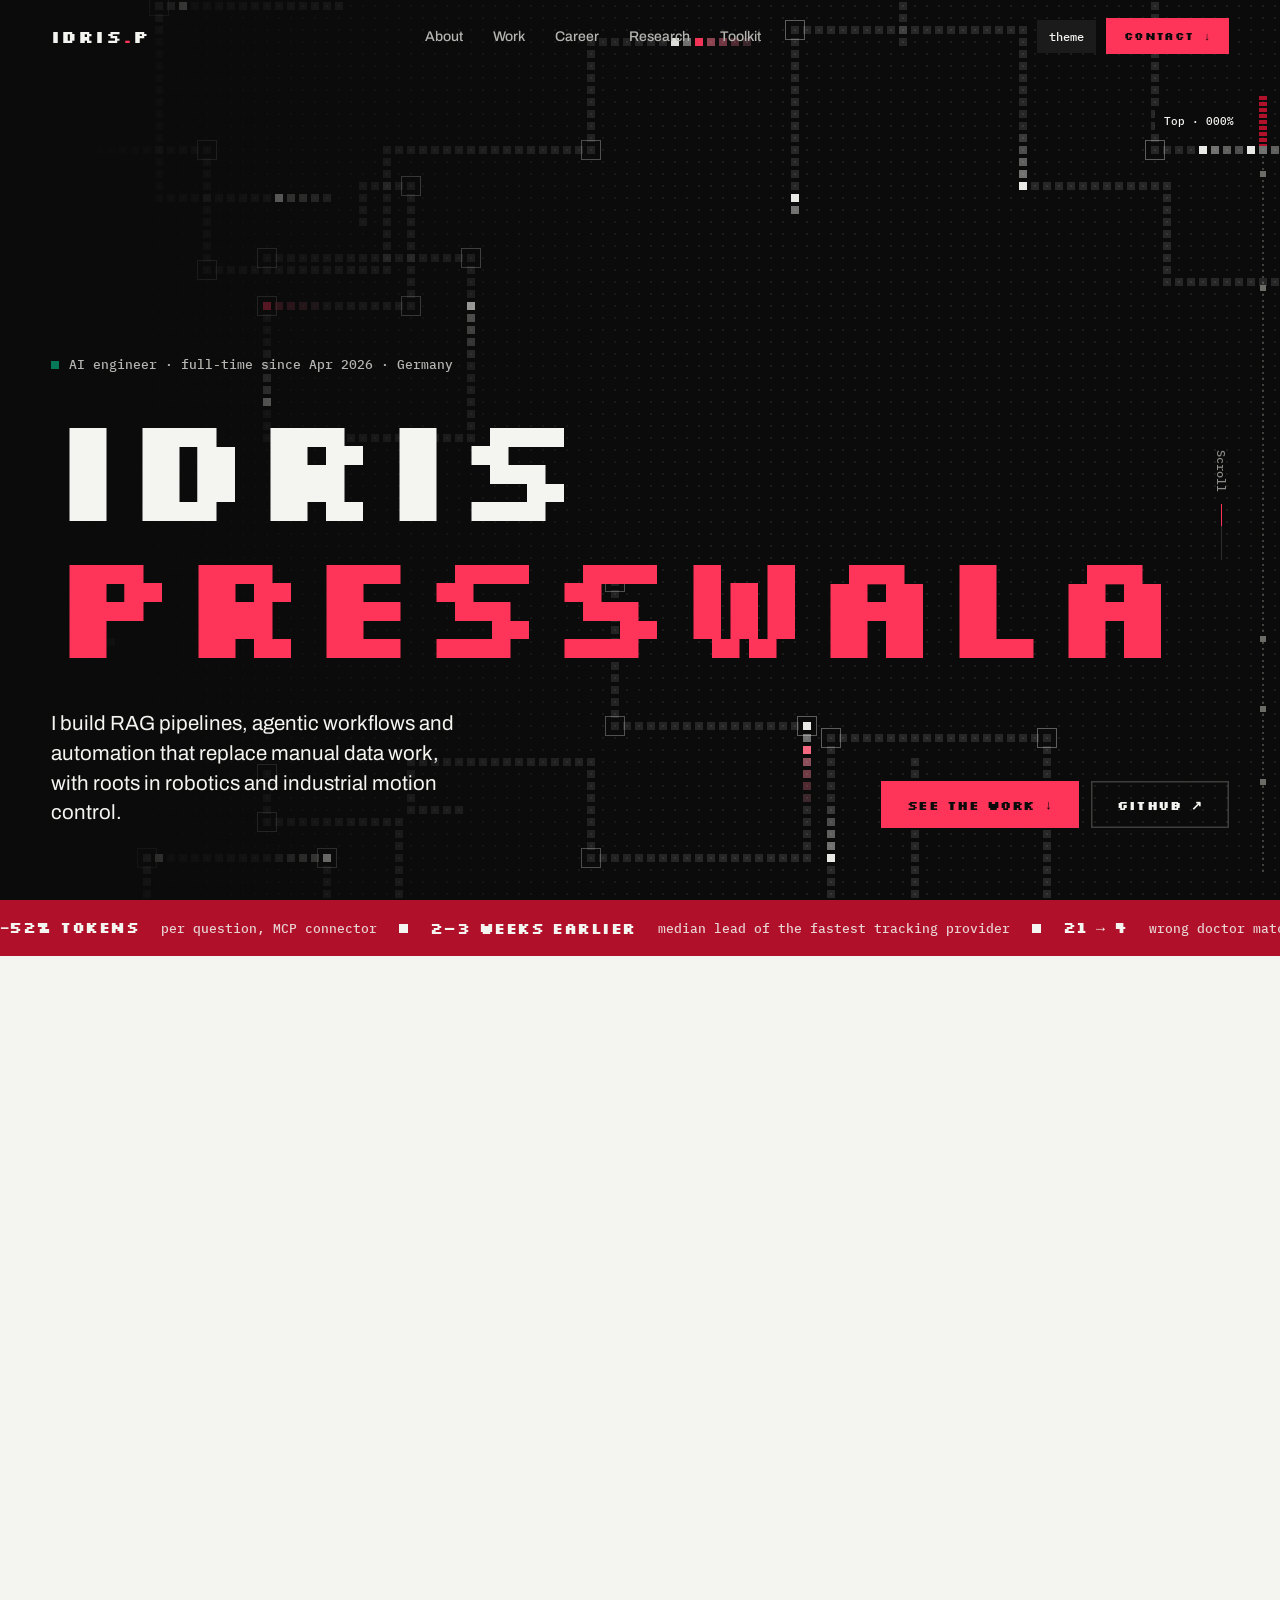
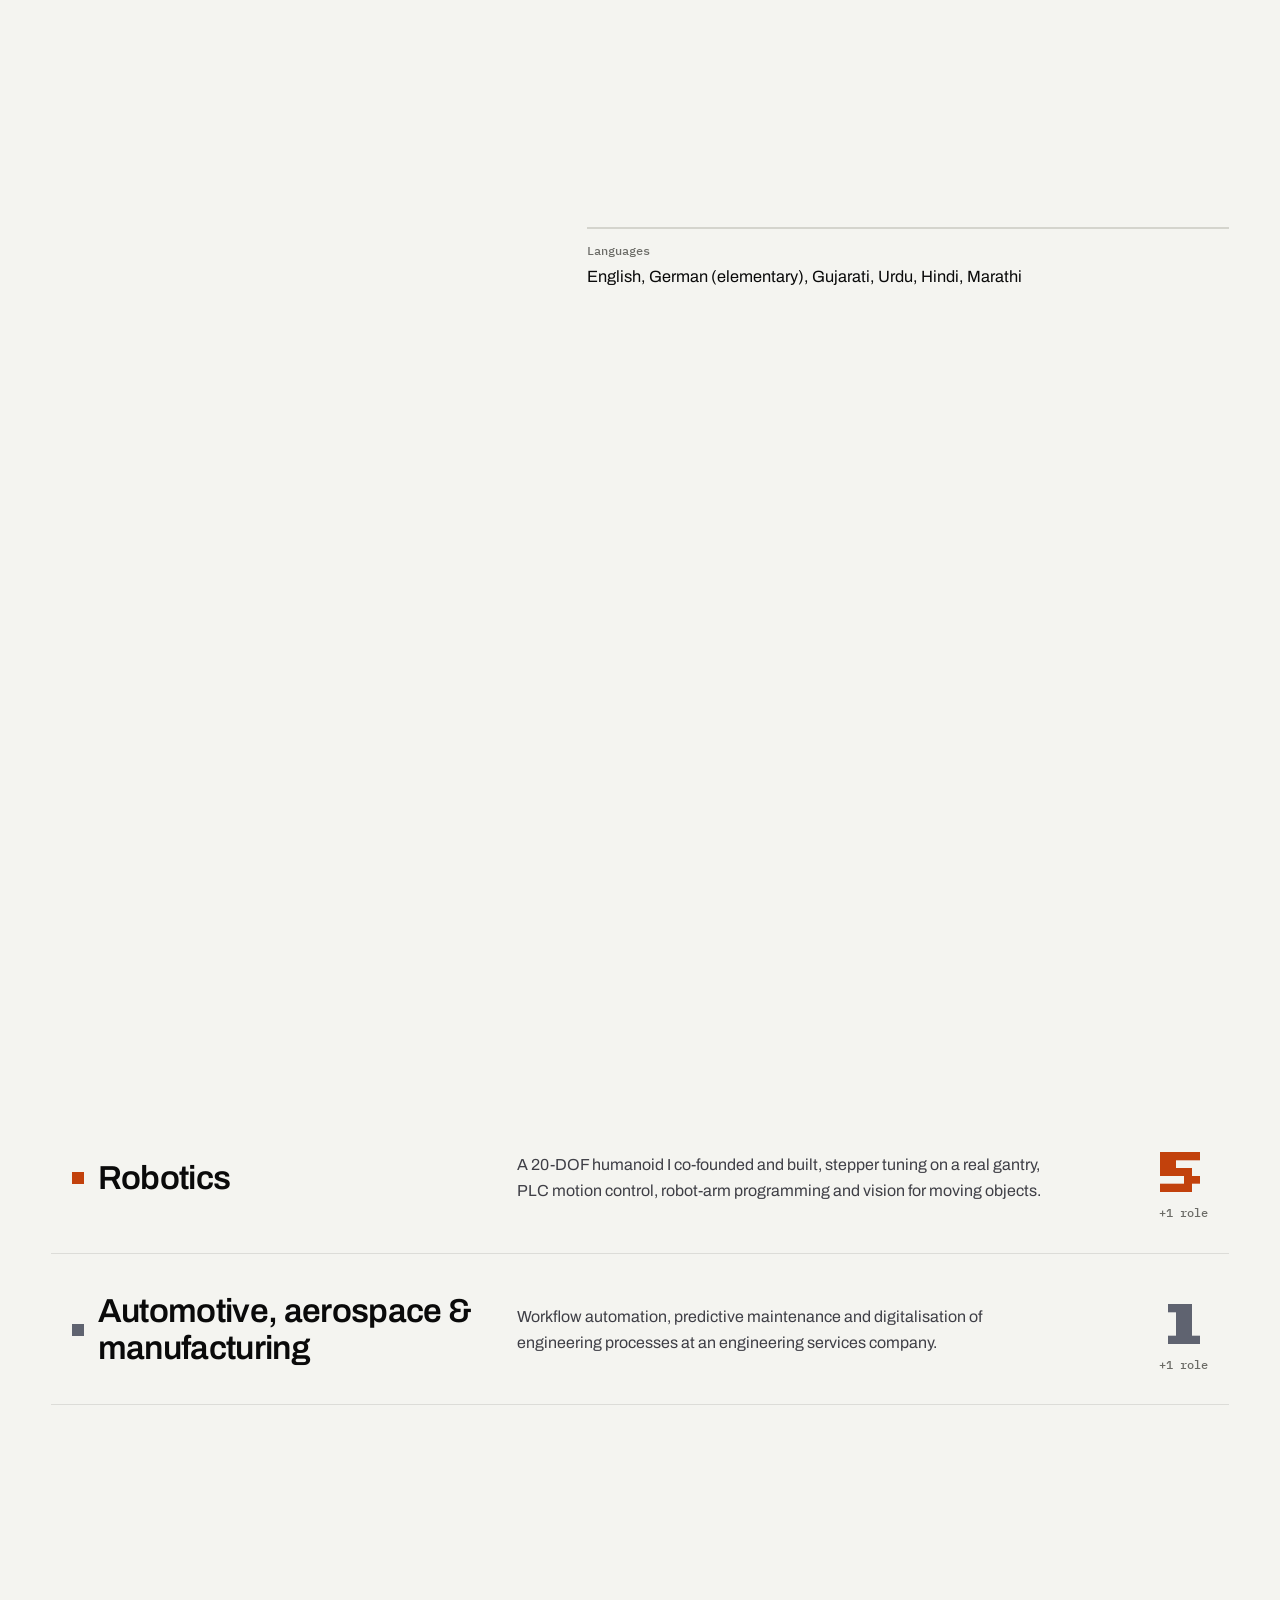
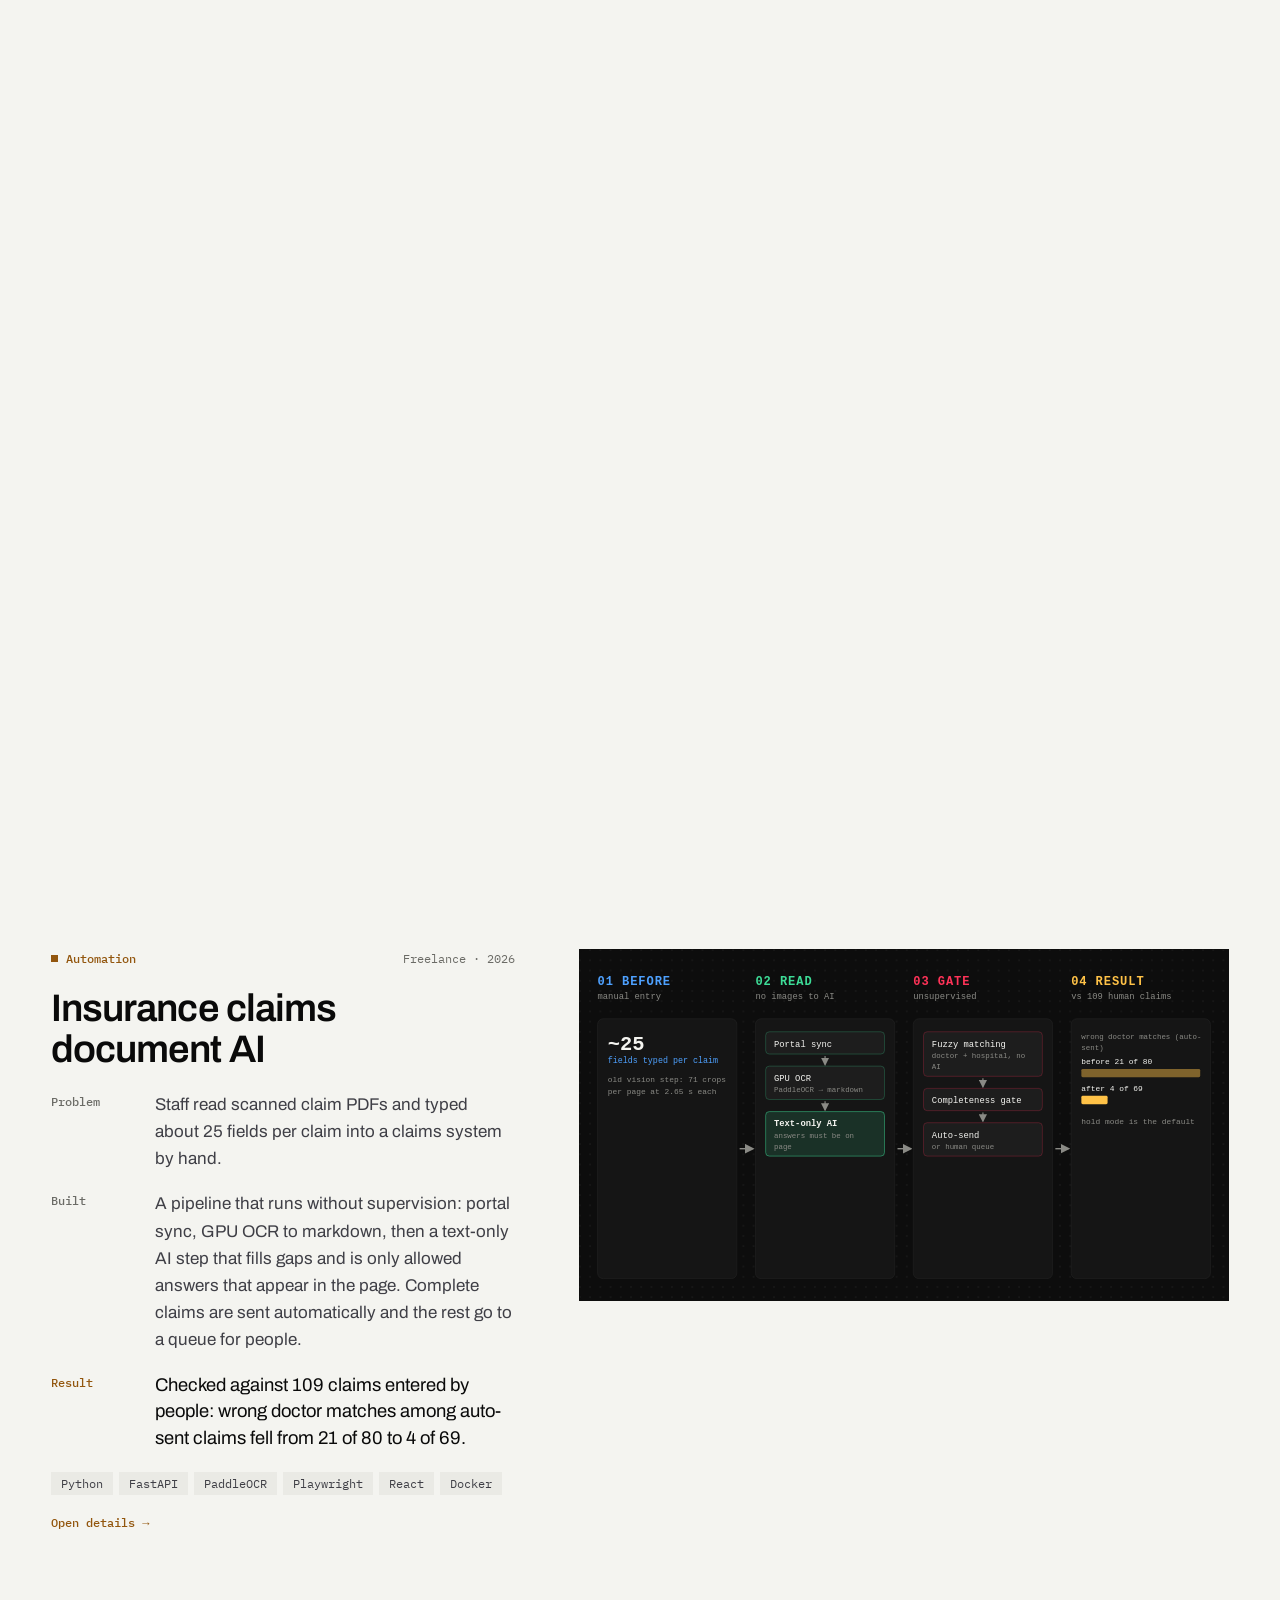
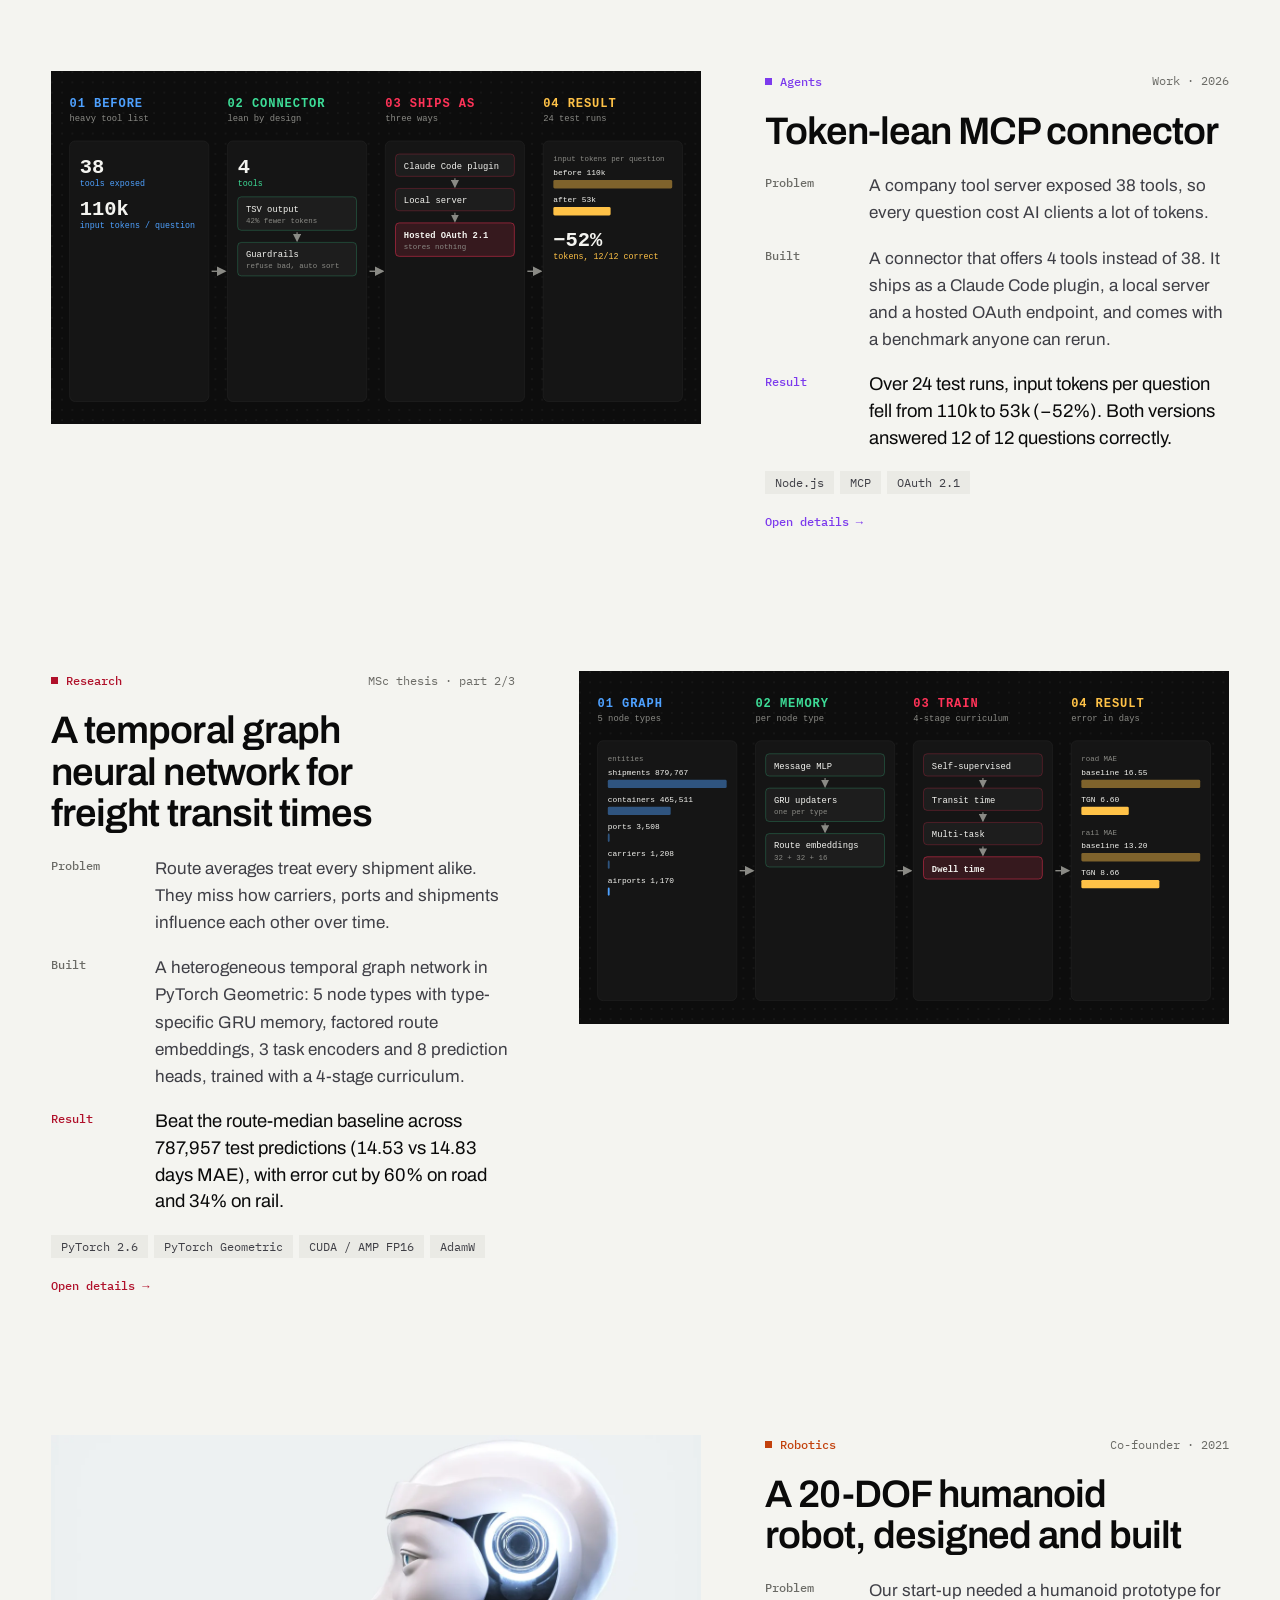
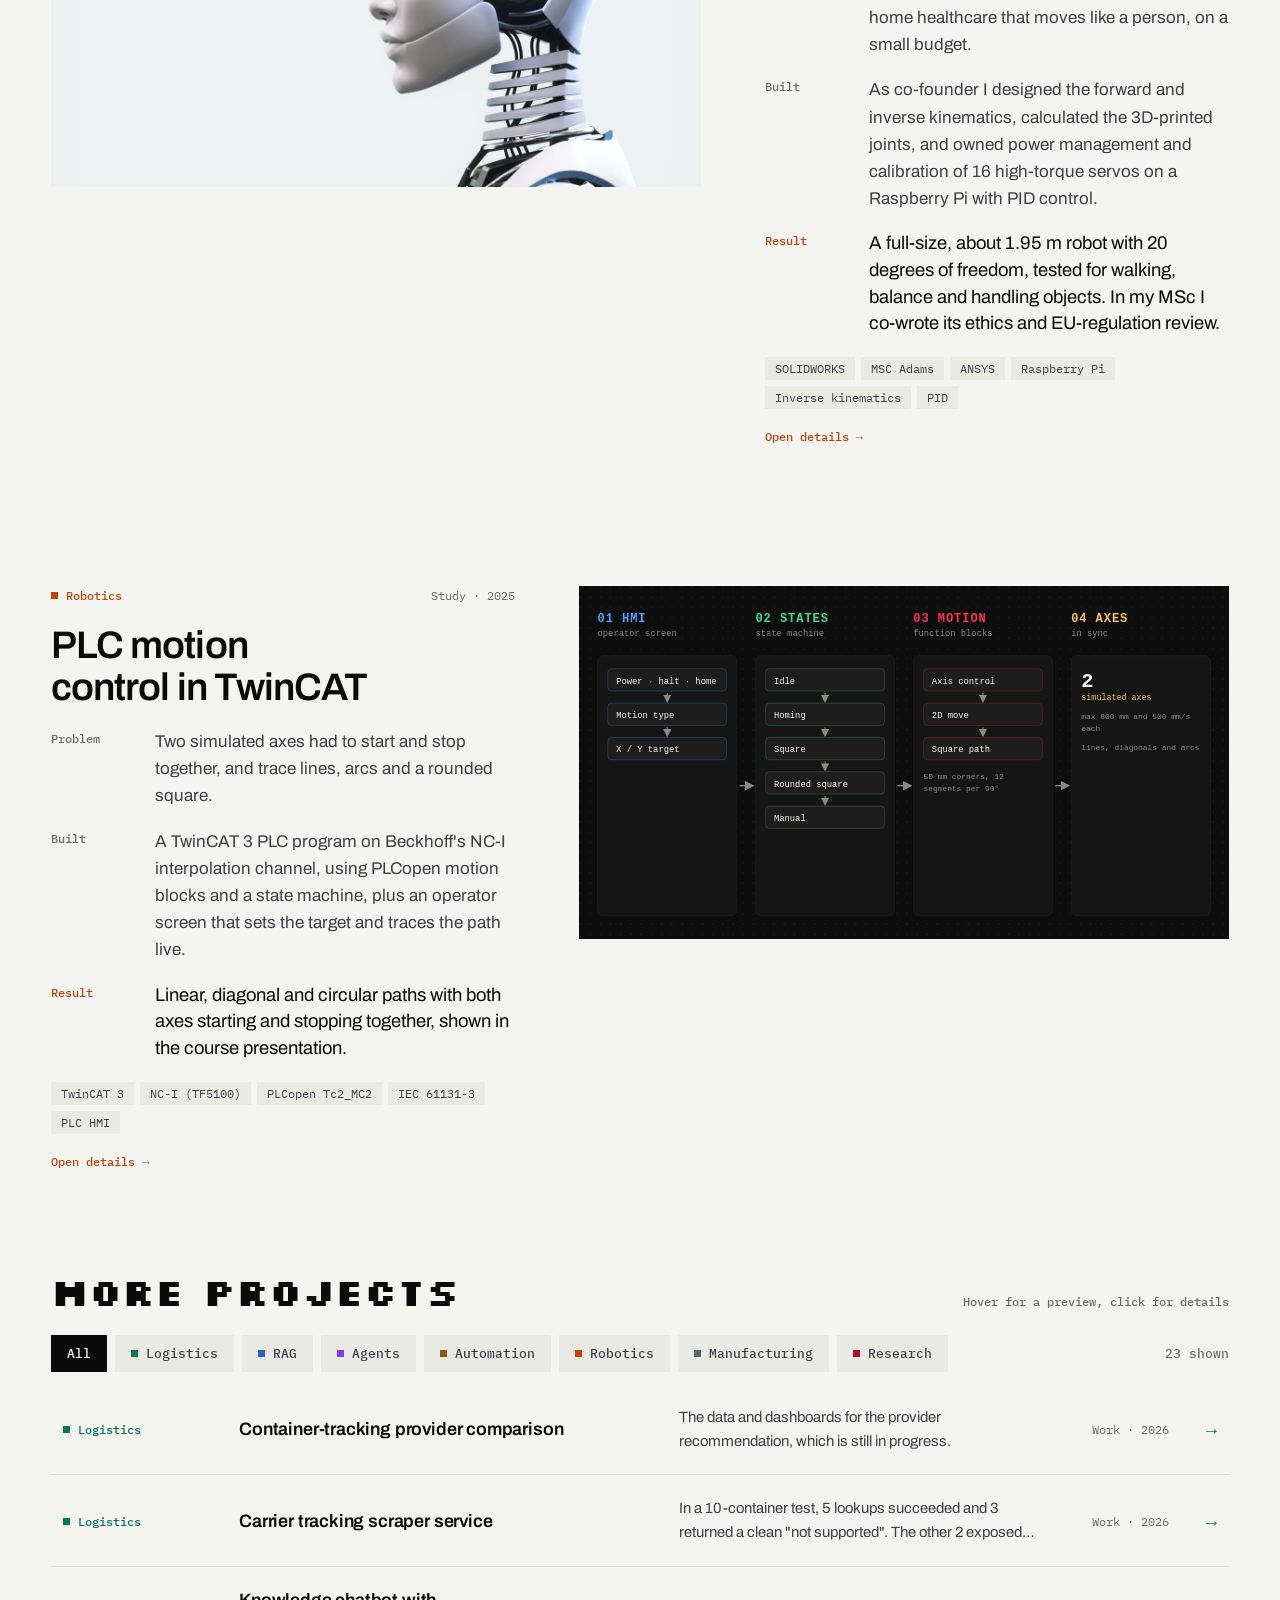
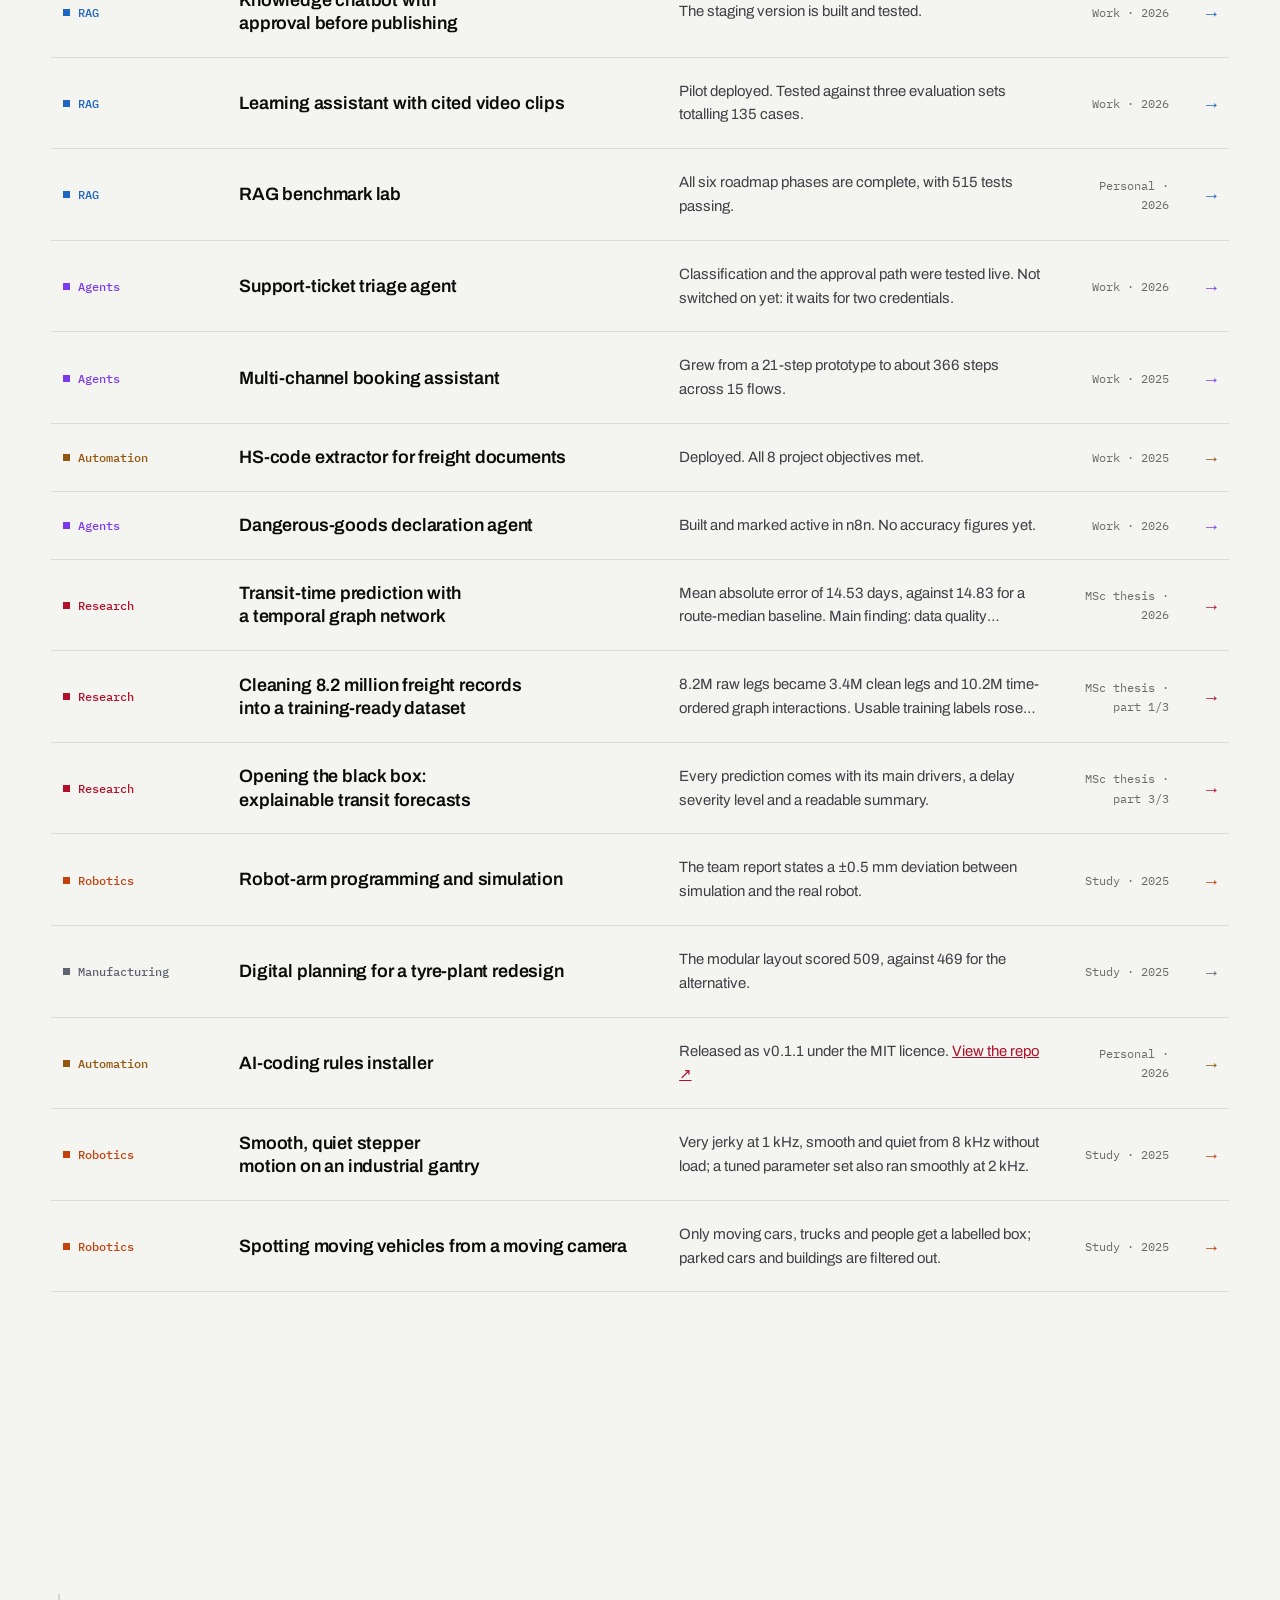
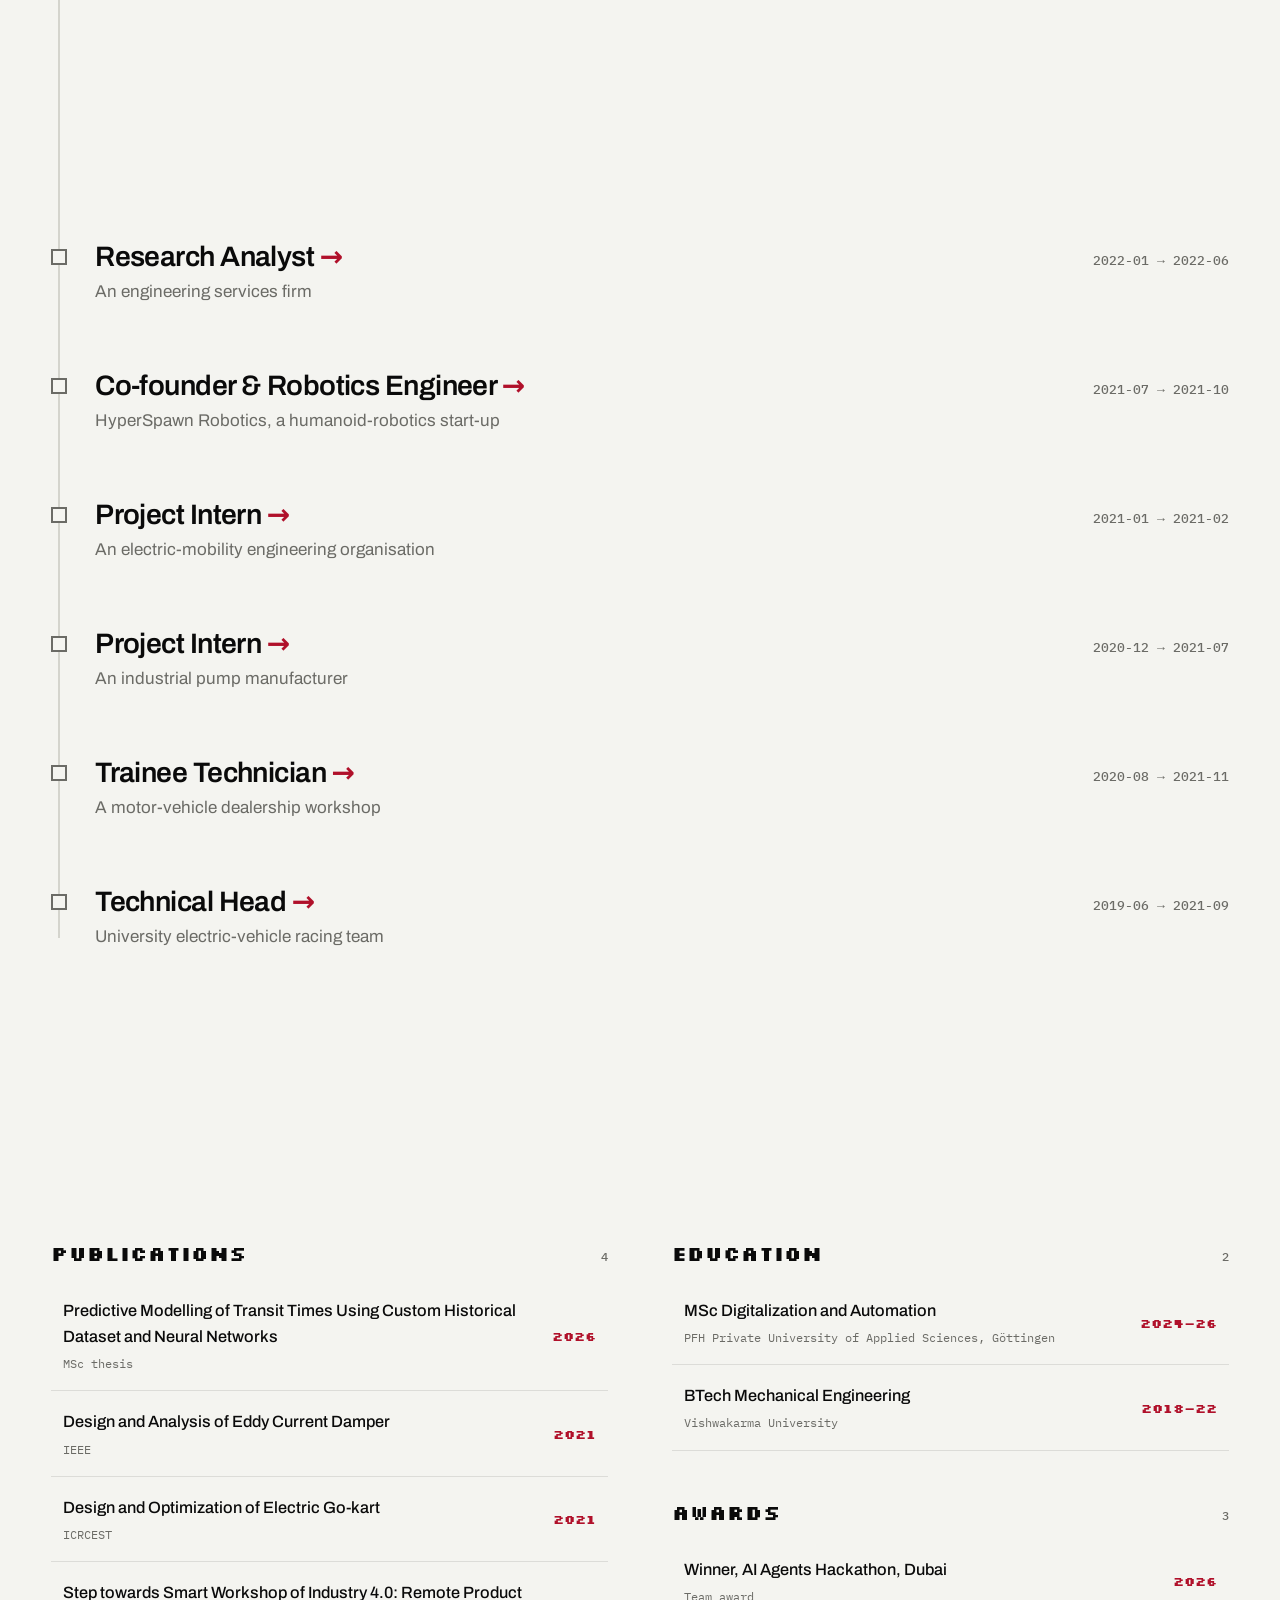
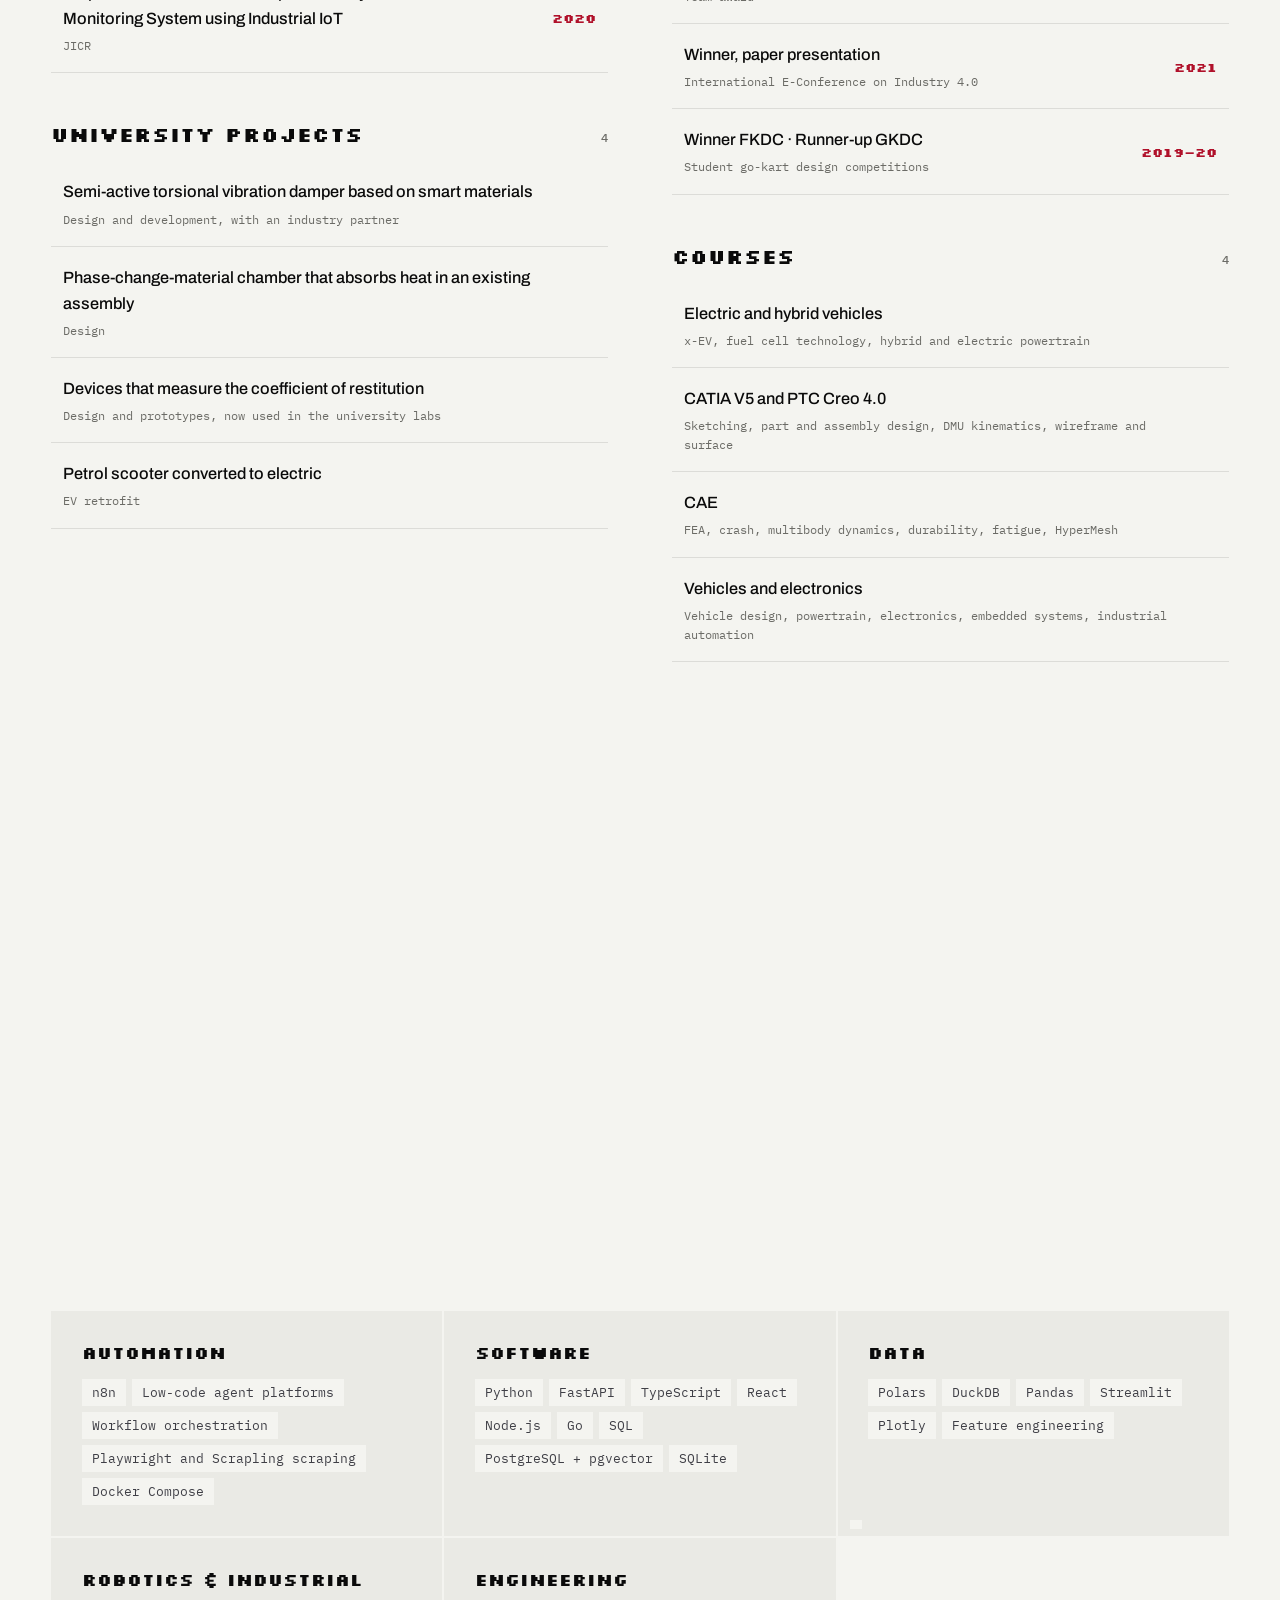
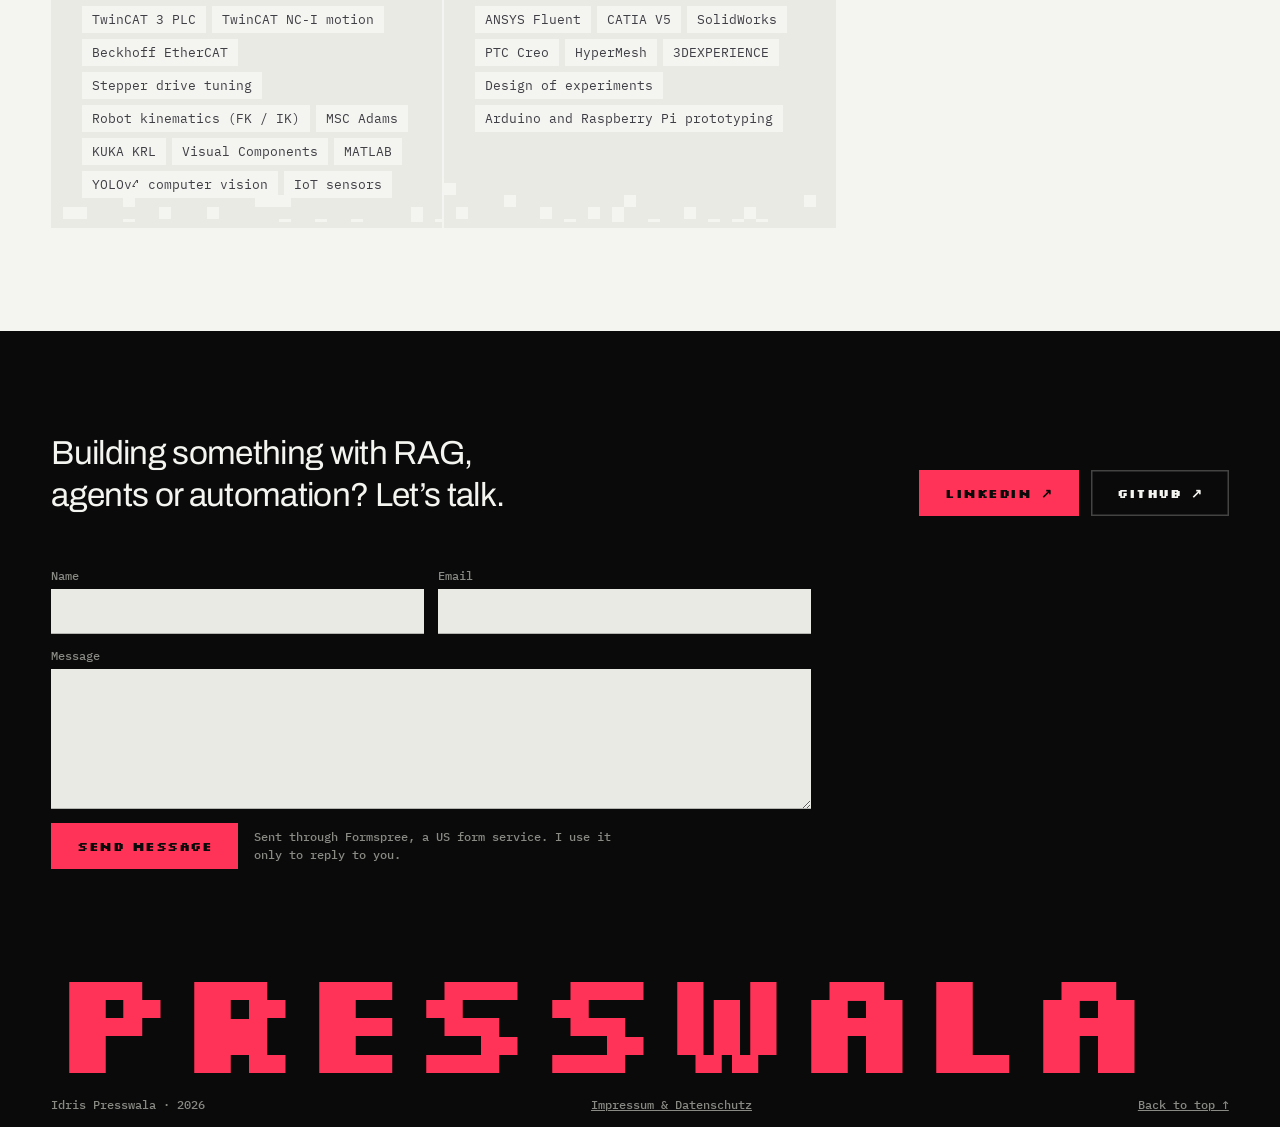
==== commit beb77199: "Robot-arm card: CAD screenshot, credited reference photos, further-reading links Co-Authored-By: Cla" ====
--- a/index.html
+++ b/index.html
@@ -333,6 +333,7 @@
 .shots figure{margin:0;background:var(--s1)}
 .shots img,.shots video{display:block;width:100%;height:auto}
 .shots figcaption{font:500 12px var(--mono);color:var(--faint);padding:10px 12px}
+.refs ul{margin:8px 0 0;padding-left:18px;display:flex;flex-direction:column;gap:6px}
 html:has(dialog[open]){overflow:hidden}
 
 /* category hues */
@@ -961,7 +962,7 @@
   </div>
 </dialog>
 
-<script type="application/json" id="detail">[{"role": "Sole builder of the comparison harness.", "period": "May–Aug 2026", "details": ["The goal was a data-source shootout, not a tracking product; carrier-website scraping served only as ground truth.", "Version 2 keyed everything on consolidations, stored it in n8n data tables and mirrored it to Postgres every 15 minutes.", "Provider call counts are checked against raw payloads, never against deduplicated events.", "A memory crisis crashed n8n 11 times in 2.5 hours; chunking, paired memory limits, pruning and a watchdog fixed it, and the database shrank from 33.8 GB to 274 MB.", "A coordinate backfill raised unique map points from 35 to 523, and an hourly timeline poll raised one provider's events from 28 to 191.", "It runs on an Ubuntu VM on Azure: n8n, Postgres 16, Traefik and nginx in Docker Compose, plus a 128 GB data disk holding four archive databases filled by hourly cron jobs."], "flow": ["Shipment extract", "Provider subscribe", "Webhook ingest", "Data tables", "Postgres mirror", "Dashboards"], "steps": ["Pull the shipments to track, keyed on consolidations.", "Register each shipment with every tracking provider under test.", "Receive provider updates by webhook; call counts are checked against raw payloads.", "Store events in n8n data tables, chunked so memory stays in check.", "Mirror the tables to Postgres every 15 minutes.", "Compare providers on dashboards, including a map of 523 unique points."], "shots": [{"src": "img/d-01.svg", "caption": "Overview: how the comparison harness works, step by step"}]}, {"role": "Sole builder.", "period": "Jul–Aug 2026", "details": ["The live dashboard is a single HTML file behind nginx, so saving the file is the deploy.", "The analytics page is built from 22 extracted datasets, four parallel analysis agents and a build script, giving a static page of about 120 KB.", "One provider was first on every actual date, with a median lead of 2–3 weeks, but averaged 4.7 revisions per event.", "The incumbent system covered 94.9% of the six key dates, yet 96.4% of its hourly polls returned identical data.", "Playwright testing found map bugs with dateline crossings and empty coordinates, and two indexes cut a 20-minute query to seconds.", "Served by an nginx container on the same VM behind a Traefik route, with no-cache headers so a saved file is live at once."], "flow": ["Four full DBs", "Extract datasets", "Analysis agents", "Build static page"], "steps": ["Start from the four full databases of tracking data.", "Extract 22 datasets for analysis.", "Four analysis agents work through the datasets in parallel.", "A build script turns the results into one static page of about 120 KB."], "shots": [{"src": "img/d-02.svg", "caption": "Overview: how the analytics works, step by step"}]}, {"role": "Sole author.", "period": "Jun–Oct 2026", "details": ["FastAPI with Playwright driving headful Chrome; it covers 8 ocean carriers and 16 airlines.", "It intercepts the carrier site's own JSON API instead of reading the page, because class names change on every deploy.", "Azure OpenAI in JSON mode maps every result to one schema with 16 event codes; Pydantic validates it, with one retry that feeds the errors back.", "Bot protection blocks cloud IPs, so it runs as a Docker image with a virtual display on a separate laptop, reached over a private Tailscale network.", "Sites that cannot be scraped return a clean 501 instead of fake data; a 10-container test gave 5 OK, 3 clean 501s and 2 bugs."], "flow": ["Request", "Carrier detection", "Headful scrape", "LLM normalise", "Universal schema"], "steps": ["A FastAPI endpoint takes the tracking request.", "Work out which of the 8 ocean carriers or 16 airlines it belongs to.", "Playwright drives headful Chrome and captures the site's own JSON API.", "Azure OpenAI in JSON mode maps the result; Pydantic validates it, with one retry.", "One schema with 16 event codes; sites that cannot be scraped return a clean 501."], "shots": [{"src": "img/d-03.svg", "caption": "Overview: how the scraper works, step by step"}]}, {"role": "Builder and owner of the repos.", "period": "Aug–Oct 2026", "details": ["Staff used to type about 25 fields per claim by hand.", "The first version was slow: a vision model classified about 71 layout crops per page, at 2.65 s per crop.", "The rebuild split the work into modules: portal sync, GPU OCR, field extraction, intake gate and dashboard.", "Only text goes to the AI, never page images; hospital and doctor matching uses fuzzy matching with no AI.", "The target system checks nothing at submit, so a gate sends only complete cases; hold mode is the default.", "OCR runs on a rented cloud GPU at about $0.36 an hour, started and stopped by a small FastAPI service; local Ollama models act as second readers and extraction uses Gemini Flash-Lite with a strict JSON schema."], "flow": ["Portal sync", "GPU OCR", "Text-only extract", "Completeness gate", "Auto-send / human queue"], "steps": ["Sync new claims from the portal.", "Read the documents with OCR on a GPU.", "Extract the fields from text only; hospitals and doctors are matched without AI.", "Check each case is complete, because the target system checks nothing at submit.", "Complete cases are sent; the rest wait for a person. Hold mode is the default."], "shots": [{"src": "img/d-04.svg", "caption": "Overview: how the claims works, step by step"}]}, {"role": "Sole developer.", "period": "Sep–Oct 2026", "details": ["Uploaded files are converted to Markdown by one converter per type, including PDF, Office files and video.", "Only revisions a human approves are chunked, embedded and made searchable.", "Search combines vector and keyword results with rank fusion, then an LLM reranks them on a 0–10 scale.", "The server checks every citation, numbers the steps itself and refuses answers that contain links.", "A read-only MCP server offers search and fetch tools; 99 unit tests and 59 integration tests passed.", "Packaged as Docker Compose services with memory limits (Postgres with pgvector, API, worker, MCP server, Caddy) and a nightly encrypted database backup; chat uses Azure OpenAI GPT-5.4-mini, escalating to GPT-5.4."], "flow": ["Upload", "Convert to Markdown", "Human approval", "Chunk + embed", "Cited chat / MCP"], "steps": ["Upload files: PDF, Office files or video.", "One converter per file type turns each file into Markdown.", "A person approves each revision before it can be searched.", "Approved revisions are chunked and embedded.", "Answers cite checked sources; a read-only MCP server offers search and fetch."], "shots": [{"src": "img/d-05.svg", "caption": "Overview: how the knowledge chatbot works, step by step"}]}, {"role": "Sole builder, working with coding agents under a written spec.", "period": "Sep–Oct 2026", "details": ["The written spec was about 149 KB, with 27 architecture decision records.", "Clips are real trimmed MP4 files rendered by a worker, never picked by a model.", "Approval checks a content hash and fails if the content changed in the meantime.", "Retrieval fuses keyword and vector search and abstains below a similarity threshold.", "On a real eval, correct answers rose from 17 of 37 with keyword search to 33 of 37 with hybrid search, and all 11 out-of-scope questions were refused.", "The pilot runs as its own Compose project on the shared Azure VM behind Traefik with basic auth, and every model call reserves budget before it runs."], "flow": ["Upload sources", "Extract + draft", "Reviewer approval", "Publish index", "Hybrid retrieval", "Answer + clip"], "steps": ["Upload the source material.", "Extract the content and draft entries from it.", "A reviewer approves; approval fails if the content changed in the meantime.", "Publish the approved content to the search index.", "Fuse keyword and vector search; abstain below a similarity threshold.", "Answer with a real trimmed MP4 clip rendered by a worker."], "shots": [{"src": "img/d-06.svg", "caption": "Overview: how the learning assistant works, step by step"}]}, {"role": "Sole author.", "period": "Jul–Aug 2026", "details": ["It runs on a CPU-only Windows PC with small local Ollama models, and uses Huey with SQLite for jobs.", "Five retrievers sit behind one shared contract: Chroma, Qdrant, LanceDB, BM25 and a hybrid with rank fusion.", "Eval questions are generated by an LLM, checked for answer leakage, then reviewed by a human.", "Scoring uses hit rate, MRR and an LLM judge; the test suite grew to 515 tests.", "Two CPU runtimes were compared: llama.cpp built from source gave 4.01 against 3.42 tokens per second for Ollama, with identical retrieval scores, so switching was not worth it."], "flow": ["Upload / crawl", "Markdown vault", "Chunk + embed", "5 retrievers", "Chat + benchmark"], "steps": ["Add documents by upload or by crawling a site.", "Keep every document as Markdown.", "Chunk and embed with small local Ollama models on a CPU-only PC.", "Chroma, Qdrant, LanceDB, BM25 and a hybrid, behind one shared contract.", "Chat, or benchmark with hit rate, MRR and an LLM judge."], "shots": [{"src": "img/d-07.svg", "caption": "Overview: how the rag lab works, step by step"}]}, {"role": "Sole author.", "period": "Sep 2026", "details": ["Four tools replace 38.", "Output is TSV, which uses 42% fewer tokens than JSON.", "Known-bad queries are refused, and a sort order is added automatically to avoid a 30-second timeout.", "In 24 test runs, input tokens per question fell 52% and cost nearly halved, with 12 of 12 answers correct in both setups.", "Hosted mode runs on the Azure VM as a 256 MB Node 22 container behind Traefik, with a healthcheck, OAuth 2.1 and a per-IP rate limit, and stores nothing on the server."], "flow": ["AI client", "Lean connector", "Guardrails + TSV", "Upstream API"], "steps": ["An AI client asks a question.", "The connector offers four tools instead of 38.", "Bad queries are refused, a sort order is added, and output is TSV (42% fewer tokens).", "The upstream API answers; hosted mode uses OAuth 2.1 and stores nothing."], "shots": [{"src": "img/d-08.svg", "caption": "Overview: how the mcp connector works, step by step"}]}, {"role": "Designer and sole builder.", "period": "May–Jul 2026", "details": ["GPT-4.1 classifies each new ticket by product, type and confidence, then routes it as service, bug or feature.", "Bugs go to Azure DevOps and features to a product tool, only after a human approves in the team chat.", "Link previews opened the approve link and resumed the workflow on their own; the fix was a form a person must submit.", "An error workflow posts an alert card.", "The final workflow has 44 nodes with 0 validation errors, built by parallel agents plus an integration agent and a verifier.", "Built for self-hosted n8n in Docker on the Azure VM, with GPT-4.1 on Azure OpenAI."], "flow": ["New ticket", "LLM classify", "Route by type", "Human approval", "Create work item"], "steps": ["A new support ticket arrives.", "GPT-4.1 tags product, type and confidence.", "Route it as service, bug or feature.", "A person approves in the team chat by submitting a form.", "Bugs go to Azure DevOps, features to a product tool."], "shots": [{"src": "img/d-09.svg", "caption": "Overview: how the triage works, step by step"}]}, {"role": "Sole designer and developer.", "period": "Jun–Dec 2025", "details": ["Built on a low-code agent platform, it grew from 21 steps to 15 flows with about 366 steps.", "It takes bookings by web chat and email, with a 10-field booking form of which 8 are required.", "Emails are sorted into five intents, and duplicates are caught with a key-value store.", "A vision model checks image attachments, and the assistant creates a branded PDF confirmation.", "A watchdog sends a test email and escalates if no reply comes back.", "Runs in the platform's cloud on Azure OpenAI models (GPT-4o, GPT-4.1 and GPT-4.1-mini), with a 24-hour conversation timeout."], "flow": ["Email / web chat", "Dedup", "AI agent extract", "PDF confirmation", "Forward to ops"], "steps": ["Bookings arrive by email or web chat.", "A key-value store catches duplicate emails.", "The agent sorts emails into five intents and fills the 10-field booking form.", "Create a branded PDF confirmation.", "Forward the booking to operations."], "shots": [{"src": "img/d-10.svg", "caption": "Overview: how the booking works, step by step"}]}, {"role": "Author.", "period": "Dec 2025–Jan 2026", "details": ["A React page checks the file is a PDF under 10 MB and converts it to Base64 in the browser.", "An n8n workflow does the OCR and AI classification, so the frontend stays thin.", "A tolerant parser accepts six different response shapes.", "Results can be sorted, copied or exported to Excel with page numbers.", "The frontend is hosted on Vercel and the n8n backend runs on the Azure VM."], "flow": ["PDF upload", "n8n webhook", "OCR", "AI classify", "Results / Excel"], "steps": ["A React page checks the file is a PDF under 10 MB and encodes it as Base64.", "Send it to an n8n workflow by webhook.", "Read the text with OCR.", "AI classifies the goods.", "Sort, copy or export the results to Excel with page numbers."], "shots": [{"src": "img/d-11.svg", "caption": "Overview: how the hs codes works, step by step"}]}, {"role": "Builder of the prompts, schemas, agent design and normalisation code.", "period": "Mar–Jun 2026", "details": ["The PDF is parsed, split into pages and processed in a loop.", "An orchestrator agent calls two specialists: one for shared fields and one for table rows.", "A row-count check guards against invented rows, and prompts forbid guessing.", "Output is mapped to 40 import columns as CSV.", "Later versions added a branch for pages with no valid fields and replaced code tools with JSON-schema output parsers.", "Runs on self-hosted n8n, with GPT-4.1 on Azure OpenAI for the agents and LlamaParse for the PDFs."], "flow": ["Form upload", "PDF parse", "Page loop", "Orchestrator + specialists", "Normalise", "CSV download"], "steps": ["Upload the PDF through a form.", "Parse the PDF and split it into pages.", "Process the pages one by one in a loop.", "An orchestrator calls one specialist for shared fields and one for table rows.", "Check the row count and map the output to 40 import columns.", "Download the result as CSV."], "shots": [{"src": "img/d-12.svg", "caption": "Overview: how the dg agent works, step by step"}]}, {"role": "Author.", "period": "2025–Mar 2026", "details": ["A 14-step cleaning pipeline cut 8.2 million legs to about 3.4 million; about half were placeholder rows.", "The test set shares no routes with the training data.", "End-to-end training did not converge, so a 4-stage curriculum was used for a model with 8 heads and 2.26 million parameters.", "A target-leakage feature was caught and removed; training ran locally on a 6 GB laptop GPU with PyTorch, PyG, Polars and DuckDB.", "Error was 14.53 days against a 14.83-day baseline; the main lesson was that data quality matters more than architecture."], "flow": ["8.2M leg records", "14-step cleaning", "Temporal graph events", "TGN model", "Predictions", "Streamlit dashboard"], "steps": ["Start from 8.2 million shipment legs.", "A 14-step pipeline cuts them to about 3.4 million.", "Turn the clean legs into a stream of graph events.", "A temporal graph network with 2.26 million parameters, trained in 4 stages.", "Forecast transit time: 14.53 days error against a 14.83-day baseline.", "Explore the forecasts in a Streamlit dashboard."], "shots": [{"src": "img/thesis-overview.svg", "caption": "The whole thesis in one picture: clean the data, build a temporal graph, train the model, forecast transit time"}, {"src": "img/thesis-pred-vs-actual.webp", "caption": "Predicted against actual transit time on the unseen-route test set"}, {"src": "img/deck-per-mode-results.webp", "caption": "Error by transport mode against the route-median baseline"}]}, {"role": "Author (MSc thesis, part 1 of 3).", "period": "2025–Mar 2026", "details": ["The unknown-leg filter alone removed 4.0M legs (48.8%); a second filter dropped 600K predicted, not actual, timestamps.", "Switching leg pairing from row order to the event-group id fixed a 36% misalignment and doubled label coverage (18.1% to 39.6%).", "Year-entry errors (+1 to +8 years) were repaired for about 20K legs by snapping to the value closest to the route median.", "About 80% of container records were duplicated; these were resolved before building the graph.", "Vocabularies were capped at the top 500 ports, 100 airports and 200 carriers to keep the graph tractable."], "flow": ["Load 6 tables", "Drop unknown legs", "Drop fake timestamps", "Fix year errors", "Pair legs by group", "Build event stream"], "steps": ["Load the six source tables.", "Remove 4.0M legs with unknown values (48.8%).", "Drop 600K predicted, not actual, timestamps.", "Repair year-entry errors for about 20K legs using the route median.", "Pair legs by event-group id, which fixed a 36% misalignment.", "Build the event stream for the graph."], "shots": [{"src": "img/d-14.svg", "caption": "Overview: how the cleaning works, step by step"}, {"src": "img/deck-cleaning-funnel.webp", "caption": "The 14-step reduction funnel: 8.2M raw legs to 3.4M clean legs and 10.2M interactions"}, {"src": "img/deck-dataset-mode-split.webp", "caption": "Raw dataset: 8.2M legs from 2019 to 2024, two thirds air freight"}]}, {"role": "Author (MSc thesis, part 2 of 3).", "period": "2025–Mar 2026", "details": ["The graph holds about 1.35M entities: containers, shipments, carriers, ports and airports, each with its own memory vector.", "End-to-end training did not converge, so training was staged: self-supervised warm-up, transit time, multi-task, then dwell time.", "A staged learning rate cut error by 8.6% against a constant-rate variant.", "2,263,704 parameters, trained on a single 6 GB laptop GPU with mixed precision.", "The test set shares no routes with training, so results measure generalisation to unseen lanes, not memorisation."], "flow": ["Event stream", "Message + GRU memory", "Route embeddings", "3 task encoders", "8 prediction heads", "Curriculum training"], "steps": ["Feed the events in time order.", "Each of about 1.35M entities keeps a memory vector, updated by a GRU.", "Learn an embedding for each route.", "Three encoders, one per task.", "Eight heads make the predictions.", "Train in stages: warm-up, transit time, multi-task, then dwell time."], "shots": [{"src": "img/d-15.svg", "caption": "Overview: how the tgn works, step by step"}, {"src": "img/deck-graph-schema.webp", "caption": "The heterogeneous logistics graph: five entity types and their relations"}, {"src": "img/thesis-architecture.webp", "caption": "Full architecture: event memory, route embeddings, three encoders and eight heads"}, {"src": "img/deck-curriculum-training.webp", "caption": "Four-stage curriculum, from self-supervised warm-up to a dwell-time auxiliary task"}, {"src": "img/deck-per-mode-results.webp", "caption": "Error by transport mode: large gains on road and rail, parity on ocean and air"}]}, {"role": "Author (MSc thesis, part 3 of 3).", "period": "2025–Mar 2026", "details": ["Feature importance from gradient norms, computed in batches of 512.", "Top-5 attention weights read through model hooks, reported with the known caveat that attention is not a full explanation.", "A rule-based explainer turns each prediction into plain language, with 5 delay severity levels.", "Explanations were precomputed for more than 200K predictions.", "The dashboard lets a user change the scenario and see the forecast again."], "flow": ["Model predictions", "Gradient importance", "Attention via hooks", "Rank drivers", "Plain-language summary", "What-if dashboard"], "steps": ["Start from the model's predictions.", "Feature importance from gradient norms, in batches of 512.", "Read the top-5 attention weights through model hooks.", "Rank what drives each prediction.", "A rule-based explainer writes it in plain language, with 5 delay levels.", "Change the scenario and see the forecast again."], "shots": [{"src": "img/d-16.svg", "caption": "Overview: how the xai works, step by step"}]}, {"role": "Wrote the PLC code, the visualisation and the presentation.", "period": "Oct 2025", "details": ["Two simulated axes, each limited to 800 mm and 500 mm/s.", "The final code has four blocks: axis control, 2D move, square path and a main program.", "The main program is a state machine with idle, homing, square, rounded-square and manual modes.", "Rounded corners use a 50 mm radius with 12 segments per 90 degrees.", "Later versions added jerk limits and buffered moves.", "Built on Beckhoff's NC-I interpolation channel (TF5100), which groups the two axes into one 2D Cartesian system.", "The PLC sends path commands with PLCopen blocks from Tc2_MC2 (MC_Power, MC_MoveLinearAbsolute, MC_Reset) and checks Busy, Done and Error before the next move.", "On the operator screen, a marker bound to the live axis positions traces the path as the axes move."], "flow": ["HMI buttons", "State machine", "Path waypoints", "2D move", "Simulated axes"], "steps": ["Operator buttons: power, halt, homing, reset and motion type.", "Modes: idle, homing, square, rounded square and manual.", "Rounded corners use a 50 mm radius, 12 segments per 90°.", "Move both axes together in 2D.", "Two simulated axes, limited to 800 mm and 500 mm/s."], "shots": [{"src": "img/d-17.svg", "caption": "Overview: how the plc works, step by step"}, {"src": "img/plc-hmi.webp", "caption": "Operator screen: power, halt, homing, reset, motion type and X/Y target entry"}, {"src": "img/plc-scope-square.webp", "caption": "Scope trace of one axis during the square path, with smooth acceleration"}, {"src": "img/plc-scope-xy.webp", "caption": "XY scope trace of a synchronised diagonal move"}]}, {"role": "", "period": "", "details": ["A KRL program moves a KUKA KR 4 R600 with spline motions to draw a short pen stroke.", "Speeds stay low near the surface, at 2–5%.", "Two digital outputs switch the tool, with a wait after each.", "Visual Components layouts cover pen, gripper and pick-up tasks."], "flow": ["CAD parts", "Simulation layout", "Teach points", "KRL program", "Pen stroke"], "steps": ["Bring in the CAD parts.", "Lay out the cell in Visual Components.", "Teach the points the robot moves through.", "A KRL program with spline motions, slow (2–5%) near the surface.", "A KUKA KR 4 R600 draws a short stroke; two outputs switch the tool."], "shots": [{"src": "img/d-18.svg", "caption": "Overview: how the kuka works, step by step"}]}, {"role": "Co-author in a group of two.", "period": "Jul–Aug 2025", "details": ["The plant makes about 21,000 tyres a day.", "A brownfield redesign was chosen to reuse buildings and logistics and keep the workforce.", "Two layouts were compared: a lean flow layout and modular cells with automated guided vehicles.", "A weighted decision matrix scored the modular layout higher, 509 against 469.", "The assignment did not allow simulation tools; digital twin and PLM concepts were covered on paper."], "flow": ["Case choice", "Production strategy", "Two layouts", "Decision matrix", "Flows + digitalisation"], "steps": ["A tyre plant making about 21,000 tyres a day.", "A brownfield redesign that reuses buildings and keeps the workforce.", "A lean flow layout against modular cells with guided vehicles.", "A weighted matrix scored the modular layout 509 against 469.", "Material flows, plus digital-twin and PLM concepts on paper."], "shots": [{"src": "img/d-19.svg", "caption": "Overview: how the tyre works, step by step"}, {"src": "img/tyre-layout-a.webp", "caption": "Scenario A: block layout from raw material store through mixing, assembly and warehousing"}, {"src": "img/tyre-layout-b.webp", "caption": "Scenario B: flexible, modular layout with recycling and material flow arrows"}]}, {"role": "Sole developer.", "period": "Sep–Oct 2026", "details": ["A 238-line Go binary embeds a rules skill and installs its dependencies, skipping steps already done, with a dry-run mode.", "It never calls an AI model.", "Version 0.1.0 failed a package-manager check by exiting with an error when a prerequisite was missing; 0.1.1 exits cleanly.", "GitHub Actions runs the tests, then GoReleaser builds for 3 operating systems and 2 architectures, with Homebrew and winget packages.", "Testing on two real machines found 5 bugs; a later Node version replaced it."], "flow": ["Git tag", "Go test", "GoReleaser build", "Release packages"], "steps": ["A git tag starts the release.", "Run the Go tests.", "GoReleaser builds for 3 operating systems and 2 architectures.", "Publish release packages, including Homebrew and winget."], "shots": [{"src": "img/d-20.svg", "caption": "Overview: how the installer works, step by step"}]}, {"role": "Co-founder at HyperSpawn Robotics. I designed the kinematics, calculated the 3D-printed joints, and owned power management and motor calibration.", "period": "Jul–Oct 2021 · ethics study Dec 2024", "details": ["About 1.95 m tall, with 20 degrees of freedom: 14 in the limbs, 4 in the neck and 2 in the torso.", "16 high-torque servos rated 10–30 kg·cm, run from a Raspberry Pi over I2C and UART, with Wi-Fi and Bluetooth remote control.", "Motion from forward and inverse kinematics, with PID control and joint-angle and velocity profiles for smooth, human-like movement.", "Modelled in SOLIDWORKS, motion simulated in MSC Adams, structure checked in ANSYS Workbench.", "3D-printed ABS body on an aluminium frame; joint loads calculated for the printed parts.", "Sensors: IMU, force sensors and a depth camera for navigation.", "Power from a 12 V Li-ion battery with a battery-management system and voltage regulators.", "Tested in stages: joint alignment, servo response and sensor calibration, then walking, balance and handling objects.", "The hard parts were balance while walking, keeping 16 servos in sync, and power use.", "In my MSc (Dec 2024) I co-wrote an ethics study of the robot: privacy under GDPR, EU dual-use export rules and job displacement, with measures such as encryption, pseudonymisation and reskilling."], "flow": ["CAD model", "Kinematics", "Printed joints", "Servos + PID", "Testing"], "steps": ["Full robot modelled in SOLIDWORKS, motion simulated in MSC Adams.", "Forward and inverse kinematics for 20 degrees of freedom.", "Joint loads calculated for 3D-printed ABS parts on an aluminium frame.", "16 servos on a Raspberry Pi, PID control, 12 V battery with BMS.", "Joint alignment and calibration, then walking, balance and grasping."], "shots": [{"src": "img/humanoid-cover.webp", "caption": "Concept image from the project presentation (stock, not the robot itself)"}, {"src": "img/humanoid-cad.webp", "caption": "CAD model of the full robot, about 1.95 m head to foot"}, {"src": "img/humanoid-rig.webm", "poster": "img/humanoid-rig-poster.webp", "caption": "Video: the robot's Blender rig, with inverse-kinematics bones driving arms and legs"}, {"src": "img/humanoid-ik.webp", "caption": "Inverse-kinematics test in Blender: one leg raised, joint rotations on the right"}]}, {"role": "Did most of the tuning and measurement, in a team of two.", "period": "Jul 2025", "details": ["The rig is an igus DLE-RG0012 gantry robot driven by Beckhoff EtherCAT stepper terminals.", "Motor: an igus NEMA 17 two-phase hybrid stepper, 1.8° steps, 1.8 A, 0.5 Nm holding torque, with a known resonance zone at 300–600 RPM.", "Test 1 held speed and acceleration fixed and changed only the drive frequency: 1000, 4000, 8000 and 32000 Hz.", "Each run was recorded with TwinCAT Scope and plotted in MATLAB: position, velocity, acceleration and following error.", "1000 Hz was very jerky with large spikes; 4000 Hz was smoother but noisy; 8000 Hz was smooth and quiet; 32000 Hz was close to continuous.", "Test 2 tuned the axis one setting at a time: cycle time, acceleration, position-lag monitoring, Kv and Kp gains, encoder settings and velocity threshold, checking noise and vibration after each change.", "With tuned settings the motor also ran smoothly at 2000 Hz (target velocity 300, acceleration 8000).", "Tests ran without a load. Recommendation: microstepping of 1/16 or finer for quiet motion."], "flow": ["Datasheet", "Base settings", "Frequency sweep", "Gain tuning", "Smooth motion"], "steps": ["Read the motor datasheet and its resonance zone.", "Set the base axis parameters in TwinCAT.", "Same move at 1000, 4000, 8000 and 32000 Hz, logged with Scope.", "Tuned Kv, Kp, lag monitoring and cycle time one at a time.", "Smooth and quiet from 8000 Hz; tuned settings smooth at 2000 Hz."], "shots": [{"src": "img/stepper-cover.webp", "caption": "Layout of the igus gantry the two stepper axes drive"}, {"src": "img/stepper-rig.webp", "caption": "The igus gantry in the lab, with a live TwinCAT Scope trace of the axis"}, {"src": "img/stepper-freq.webp", "caption": "Same move at four drive frequencies: jerky at 1000 Hz, smooth from 8000 Hz"}]}, {"role": "Solo project.", "period": "2025", "details": ["Object detection uses YOLOv4 with a CSP-Darknet53 backbone, pre-trained on COCO (cars, trucks, bicycles, people).", "The 500 strongest SURF features in each frame are matched to the previous frame.", "A robust affine fit (inliers within 4 px) estimates the camera's own motion and ignores points on moving cars.", "The current frame is warped onto the previous one, so what still differs is real motion; a 5% intensity threshold marks it.", "Morphological opening removes noise and closing fills gaps in the motion mask.", "A YOLO detection is kept only if its box centre lies in the motion mask, so parked cars and buildings drop out.", "If fewer than four points match, the frame is treated as having no camera motion, so the loop keeps running."], "flow": ["Video frame", "Feature match", "Motion warp", "Motion mask", "YOLO filter"], "steps": ["Read each highway frame and convert it to grayscale.", "Match the 500 strongest SURF features to the previous frame.", "Fit an affine transform and warp out the camera's own motion.", "Frame difference, threshold and clean up with morphology.", "Keep only YOLOv4 boxes that sit on moving pixels."], "shots": [{"src": "img/highway-cover.webp", "caption": "Title slide of the project presentation"}, {"src": "img/highway-result.webm", "poster": "img/highway-result.webp", "caption": "Video: Python re-creation of the same method (YOLOv4, SIFT in place of SURF) on a free highway clip by Matija Lopuh, CC BY 3.0, Wikimedia Commons. Orange = moving, grey = detected but filtered out, inset = motion mask"}, {"src": "img/highway-result.webp", "caption": "Still from the re-creation: moving cars and a truck boxed while the camera itself moves"}]}]</script>
+<script type="application/json" id="detail">[{"role": "Sole builder of the comparison harness.", "period": "May–Aug 2026", "details": ["The goal was a data-source shootout, not a tracking product; carrier-website scraping served only as ground truth.", "Version 2 keyed everything on consolidations, stored it in n8n data tables and mirrored it to Postgres every 15 minutes.", "Provider call counts are checked against raw payloads, never against deduplicated events.", "A memory crisis crashed n8n 11 times in 2.5 hours; chunking, paired memory limits, pruning and a watchdog fixed it, and the database shrank from 33.8 GB to 274 MB.", "A coordinate backfill raised unique map points from 35 to 523, and an hourly timeline poll raised one provider's events from 28 to 191.", "It runs on an Ubuntu VM on Azure: n8n, Postgres 16, Traefik and nginx in Docker Compose, plus a 128 GB data disk holding four archive databases filled by hourly cron jobs."], "flow": ["Shipment extract", "Provider subscribe", "Webhook ingest", "Data tables", "Postgres mirror", "Dashboards"], "steps": ["Pull the shipments to track, keyed on consolidations.", "Register each shipment with every tracking provider under test.", "Receive provider updates by webhook; call counts are checked against raw payloads.", "Store events in n8n data tables, chunked so memory stays in check.", "Mirror the tables to Postgres every 15 minutes.", "Compare providers on dashboards, including a map of 523 unique points."], "shots": [{"src": "img/d-01.svg", "caption": "Overview: how the comparison harness works, step by step"}]}, {"role": "Sole builder.", "period": "Jul–Aug 2026", "details": ["The live dashboard is a single HTML file behind nginx, so saving the file is the deploy.", "The analytics page is built from 22 extracted datasets, four parallel analysis agents and a build script, giving a static page of about 120 KB.", "One provider was first on every actual date, with a median lead of 2–3 weeks, but averaged 4.7 revisions per event.", "The incumbent system covered 94.9% of the six key dates, yet 96.4% of its hourly polls returned identical data.", "Playwright testing found map bugs with dateline crossings and empty coordinates, and two indexes cut a 20-minute query to seconds.", "Served by an nginx container on the same VM behind a Traefik route, with no-cache headers so a saved file is live at once."], "flow": ["Four full DBs", "Extract datasets", "Analysis agents", "Build static page"], "steps": ["Start from the four full databases of tracking data.", "Extract 22 datasets for analysis.", "Four analysis agents work through the datasets in parallel.", "A build script turns the results into one static page of about 120 KB."], "shots": [{"src": "img/d-02.svg", "caption": "Overview: how the analytics works, step by step"}]}, {"role": "Sole author.", "period": "Jun–Oct 2026", "details": ["FastAPI with Playwright driving headful Chrome; it covers 8 ocean carriers and 16 airlines.", "It intercepts the carrier site's own JSON API instead of reading the page, because class names change on every deploy.", "Azure OpenAI in JSON mode maps every result to one schema with 16 event codes; Pydantic validates it, with one retry that feeds the errors back.", "Bot protection blocks cloud IPs, so it runs as a Docker image with a virtual display on a separate laptop, reached over a private Tailscale network.", "Sites that cannot be scraped return a clean 501 instead of fake data; a 10-container test gave 5 OK, 3 clean 501s and 2 bugs."], "flow": ["Request", "Carrier detection", "Headful scrape", "LLM normalise", "Universal schema"], "steps": ["A FastAPI endpoint takes the tracking request.", "Work out which of the 8 ocean carriers or 16 airlines it belongs to.", "Playwright drives headful Chrome and captures the site's own JSON API.", "Azure OpenAI in JSON mode maps the result; Pydantic validates it, with one retry.", "One schema with 16 event codes; sites that cannot be scraped return a clean 501."], "shots": [{"src": "img/d-03.svg", "caption": "Overview: how the scraper works, step by step"}]}, {"role": "Builder and owner of the repos.", "period": "Aug–Oct 2026", "details": ["Staff used to type about 25 fields per claim by hand.", "The first version was slow: a vision model classified about 71 layout crops per page, at 2.65 s per crop.", "The rebuild split the work into modules: portal sync, GPU OCR, field extraction, intake gate and dashboard.", "Only text goes to the AI, never page images; hospital and doctor matching uses fuzzy matching with no AI.", "The target system checks nothing at submit, so a gate sends only complete cases; hold mode is the default.", "OCR runs on a rented cloud GPU at about $0.36 an hour, started and stopped by a small FastAPI service; local Ollama models act as second readers and extraction uses Gemini Flash-Lite with a strict JSON schema."], "flow": ["Portal sync", "GPU OCR", "Text-only extract", "Completeness gate", "Auto-send / human queue"], "steps": ["Sync new claims from the portal.", "Read the documents with OCR on a GPU.", "Extract the fields from text only; hospitals and doctors are matched without AI.", "Check each case is complete, because the target system checks nothing at submit.", "Complete cases are sent; the rest wait for a person. Hold mode is the default."], "shots": [{"src": "img/d-04.svg", "caption": "Overview: how the claims works, step by step"}]}, {"role": "Sole developer.", "period": "Sep–Oct 2026", "details": ["Uploaded files are converted to Markdown by one converter per type, including PDF, Office files and video.", "Only revisions a human approves are chunked, embedded and made searchable.", "Search combines vector and keyword results with rank fusion, then an LLM reranks them on a 0–10 scale.", "The server checks every citation, numbers the steps itself and refuses answers that contain links.", "A read-only MCP server offers search and fetch tools; 99 unit tests and 59 integration tests passed.", "Packaged as Docker Compose services with memory limits (Postgres with pgvector, API, worker, MCP server, Caddy) and a nightly encrypted database backup; chat uses Azure OpenAI GPT-5.4-mini, escalating to GPT-5.4."], "flow": ["Upload", "Convert to Markdown", "Human approval", "Chunk + embed", "Cited chat / MCP"], "steps": ["Upload files: PDF, Office files or video.", "One converter per file type turns each file into Markdown.", "A person approves each revision before it can be searched.", "Approved revisions are chunked and embedded.", "Answers cite checked sources; a read-only MCP server offers search and fetch."], "shots": [{"src": "img/d-05.svg", "caption": "Overview: how the knowledge chatbot works, step by step"}]}, {"role": "Sole builder, working with coding agents under a written spec.", "period": "Sep–Oct 2026", "details": ["The written spec was about 149 KB, with 27 architecture decision records.", "Clips are real trimmed MP4 files rendered by a worker, never picked by a model.", "Approval checks a content hash and fails if the content changed in the meantime.", "Retrieval fuses keyword and vector search and abstains below a similarity threshold.", "On a real eval, correct answers rose from 17 of 37 with keyword search to 33 of 37 with hybrid search, and all 11 out-of-scope questions were refused.", "The pilot runs as its own Compose project on the shared Azure VM behind Traefik with basic auth, and every model call reserves budget before it runs."], "flow": ["Upload sources", "Extract + draft", "Reviewer approval", "Publish index", "Hybrid retrieval", "Answer + clip"], "steps": ["Upload the source material.", "Extract the content and draft entries from it.", "A reviewer approves; approval fails if the content changed in the meantime.", "Publish the approved content to the search index.", "Fuse keyword and vector search; abstain below a similarity threshold.", "Answer with a real trimmed MP4 clip rendered by a worker."], "shots": [{"src": "img/d-06.svg", "caption": "Overview: how the learning assistant works, step by step"}]}, {"role": "Sole author.", "period": "Jul–Aug 2026", "details": ["It runs on a CPU-only Windows PC with small local Ollama models, and uses Huey with SQLite for jobs.", "Five retrievers sit behind one shared contract: Chroma, Qdrant, LanceDB, BM25 and a hybrid with rank fusion.", "Eval questions are generated by an LLM, checked for answer leakage, then reviewed by a human.", "Scoring uses hit rate, MRR and an LLM judge; the test suite grew to 515 tests.", "Two CPU runtimes were compared: llama.cpp built from source gave 4.01 against 3.42 tokens per second for Ollama, with identical retrieval scores, so switching was not worth it."], "flow": ["Upload / crawl", "Markdown vault", "Chunk + embed", "5 retrievers", "Chat + benchmark"], "steps": ["Add documents by upload or by crawling a site.", "Keep every document as Markdown.", "Chunk and embed with small local Ollama models on a CPU-only PC.", "Chroma, Qdrant, LanceDB, BM25 and a hybrid, behind one shared contract.", "Chat, or benchmark with hit rate, MRR and an LLM judge."], "shots": [{"src": "img/d-07.svg", "caption": "Overview: how the rag lab works, step by step"}]}, {"role": "Sole author.", "period": "Sep 2026", "details": ["Four tools replace 38.", "Output is TSV, which uses 42% fewer tokens than JSON.", "Known-bad queries are refused, and a sort order is added automatically to avoid a 30-second timeout.", "In 24 test runs, input tokens per question fell 52% and cost nearly halved, with 12 of 12 answers correct in both setups.", "Hosted mode runs on the Azure VM as a 256 MB Node 22 container behind Traefik, with a healthcheck, OAuth 2.1 and a per-IP rate limit, and stores nothing on the server."], "flow": ["AI client", "Lean connector", "Guardrails + TSV", "Upstream API"], "steps": ["An AI client asks a question.", "The connector offers four tools instead of 38.", "Bad queries are refused, a sort order is added, and output is TSV (42% fewer tokens).", "The upstream API answers; hosted mode uses OAuth 2.1 and stores nothing."], "shots": [{"src": "img/d-08.svg", "caption": "Overview: how the mcp connector works, step by step"}]}, {"role": "Designer and sole builder.", "period": "May–Jul 2026", "details": ["GPT-4.1 classifies each new ticket by product, type and confidence, then routes it as service, bug or feature.", "Bugs go to Azure DevOps and features to a product tool, only after a human approves in the team chat.", "Link previews opened the approve link and resumed the workflow on their own; the fix was a form a person must submit.", "An error workflow posts an alert card.", "The final workflow has 44 nodes with 0 validation errors, built by parallel agents plus an integration agent and a verifier.", "Built for self-hosted n8n in Docker on the Azure VM, with GPT-4.1 on Azure OpenAI."], "flow": ["New ticket", "LLM classify", "Route by type", "Human approval", "Create work item"], "steps": ["A new support ticket arrives.", "GPT-4.1 tags product, type and confidence.", "Route it as service, bug or feature.", "A person approves in the team chat by submitting a form.", "Bugs go to Azure DevOps, features to a product tool."], "shots": [{"src": "img/d-09.svg", "caption": "Overview: how the triage works, step by step"}]}, {"role": "Sole designer and developer.", "period": "Jun–Dec 2025", "details": ["Built on a low-code agent platform, it grew from 21 steps to 15 flows with about 366 steps.", "It takes bookings by web chat and email, with a 10-field booking form of which 8 are required.", "Emails are sorted into five intents, and duplicates are caught with a key-value store.", "A vision model checks image attachments, and the assistant creates a branded PDF confirmation.", "A watchdog sends a test email and escalates if no reply comes back.", "Runs in the platform's cloud on Azure OpenAI models (GPT-4o, GPT-4.1 and GPT-4.1-mini), with a 24-hour conversation timeout."], "flow": ["Email / web chat", "Dedup", "AI agent extract", "PDF confirmation", "Forward to ops"], "steps": ["Bookings arrive by email or web chat.", "A key-value store catches duplicate emails.", "The agent sorts emails into five intents and fills the 10-field booking form.", "Create a branded PDF confirmation.", "Forward the booking to operations."], "shots": [{"src": "img/d-10.svg", "caption": "Overview: how the booking works, step by step"}]}, {"role": "Author.", "period": "Dec 2025–Jan 2026", "details": ["A React page checks the file is a PDF under 10 MB and converts it to Base64 in the browser.", "An n8n workflow does the OCR and AI classification, so the frontend stays thin.", "A tolerant parser accepts six different response shapes.", "Results can be sorted, copied or exported to Excel with page numbers.", "The frontend is hosted on Vercel and the n8n backend runs on the Azure VM."], "flow": ["PDF upload", "n8n webhook", "OCR", "AI classify", "Results / Excel"], "steps": ["A React page checks the file is a PDF under 10 MB and encodes it as Base64.", "Send it to an n8n workflow by webhook.", "Read the text with OCR.", "AI classifies the goods.", "Sort, copy or export the results to Excel with page numbers."], "shots": [{"src": "img/d-11.svg", "caption": "Overview: how the hs codes works, step by step"}]}, {"role": "Builder of the prompts, schemas, agent design and normalisation code.", "period": "Mar–Jun 2026", "details": ["The PDF is parsed, split into pages and processed in a loop.", "An orchestrator agent calls two specialists: one for shared fields and one for table rows.", "A row-count check guards against invented rows, and prompts forbid guessing.", "Output is mapped to 40 import columns as CSV.", "Later versions added a branch for pages with no valid fields and replaced code tools with JSON-schema output parsers.", "Runs on self-hosted n8n, with GPT-4.1 on Azure OpenAI for the agents and LlamaParse for the PDFs."], "flow": ["Form upload", "PDF parse", "Page loop", "Orchestrator + specialists", "Normalise", "CSV download"], "steps": ["Upload the PDF through a form.", "Parse the PDF and split it into pages.", "Process the pages one by one in a loop.", "An orchestrator calls one specialist for shared fields and one for table rows.", "Check the row count and map the output to 40 import columns.", "Download the result as CSV."], "shots": [{"src": "img/d-12.svg", "caption": "Overview: how the dg agent works, step by step"}]}, {"role": "Author.", "period": "2025–Mar 2026", "details": ["A 14-step cleaning pipeline cut 8.2 million legs to about 3.4 million; about half were placeholder rows.", "The test set shares no routes with the training data.", "End-to-end training did not converge, so a 4-stage curriculum was used for a model with 8 heads and 2.26 million parameters.", "A target-leakage feature was caught and removed; training ran locally on a 6 GB laptop GPU with PyTorch, PyG, Polars and DuckDB.", "Error was 14.53 days against a 14.83-day baseline; the main lesson was that data quality matters more than architecture."], "flow": ["8.2M leg records", "14-step cleaning", "Temporal graph events", "TGN model", "Predictions", "Streamlit dashboard"], "steps": ["Start from 8.2 million shipment legs.", "A 14-step pipeline cuts them to about 3.4 million.", "Turn the clean legs into a stream of graph events.", "A temporal graph network with 2.26 million parameters, trained in 4 stages.", "Forecast transit time: 14.53 days error against a 14.83-day baseline.", "Explore the forecasts in a Streamlit dashboard."], "shots": [{"src": "img/thesis-overview.svg", "caption": "The whole thesis in one picture: clean the data, build a temporal graph, train the model, forecast transit time"}, {"src": "img/thesis-pred-vs-actual.webp", "caption": "Predicted against actual transit time on the unseen-route test set"}, {"src": "img/deck-per-mode-results.webp", "caption": "Error by transport mode against the route-median baseline"}]}, {"role": "Author (MSc thesis, part 1 of 3).", "period": "2025–Mar 2026", "details": ["The unknown-leg filter alone removed 4.0M legs (48.8%); a second filter dropped 600K predicted, not actual, timestamps.", "Switching leg pairing from row order to the event-group id fixed a 36% misalignment and doubled label coverage (18.1% to 39.6%).", "Year-entry errors (+1 to +8 years) were repaired for about 20K legs by snapping to the value closest to the route median.", "About 80% of container records were duplicated; these were resolved before building the graph.", "Vocabularies were capped at the top 500 ports, 100 airports and 200 carriers to keep the graph tractable."], "flow": ["Load 6 tables", "Drop unknown legs", "Drop fake timestamps", "Fix year errors", "Pair legs by group", "Build event stream"], "steps": ["Load the six source tables.", "Remove 4.0M legs with unknown values (48.8%).", "Drop 600K predicted, not actual, timestamps.", "Repair year-entry errors for about 20K legs using the route median.", "Pair legs by event-group id, which fixed a 36% misalignment.", "Build the event stream for the graph."], "shots": [{"src": "img/d-14.svg", "caption": "Overview: how the cleaning works, step by step"}, {"src": "img/deck-cleaning-funnel.webp", "caption": "The 14-step reduction funnel: 8.2M raw legs to 3.4M clean legs and 10.2M interactions"}, {"src": "img/deck-dataset-mode-split.webp", "caption": "Raw dataset: 8.2M legs from 2019 to 2024, two thirds air freight"}]}, {"role": "Author (MSc thesis, part 2 of 3).", "period": "2025–Mar 2026", "details": ["The graph holds about 1.35M entities: containers, shipments, carriers, ports and airports, each with its own memory vector.", "End-to-end training did not converge, so training was staged: self-supervised warm-up, transit time, multi-task, then dwell time.", "A staged learning rate cut error by 8.6% against a constant-rate variant.", "2,263,704 parameters, trained on a single 6 GB laptop GPU with mixed precision.", "The test set shares no routes with training, so results measure generalisation to unseen lanes, not memorisation."], "flow": ["Event stream", "Message + GRU memory", "Route embeddings", "3 task encoders", "8 prediction heads", "Curriculum training"], "steps": ["Feed the events in time order.", "Each of about 1.35M entities keeps a memory vector, updated by a GRU.", "Learn an embedding for each route.", "Three encoders, one per task.", "Eight heads make the predictions.", "Train in stages: warm-up, transit time, multi-task, then dwell time."], "shots": [{"src": "img/d-15.svg", "caption": "Overview: how the tgn works, step by step"}, {"src": "img/deck-graph-schema.webp", "caption": "The heterogeneous logistics graph: five entity types and their relations"}, {"src": "img/thesis-architecture.webp", "caption": "Full architecture: event memory, route embeddings, three encoders and eight heads"}, {"src": "img/deck-curriculum-training.webp", "caption": "Four-stage curriculum, from self-supervised warm-up to a dwell-time auxiliary task"}, {"src": "img/deck-per-mode-results.webp", "caption": "Error by transport mode: large gains on road and rail, parity on ocean and air"}]}, {"role": "Author (MSc thesis, part 3 of 3).", "period": "2025–Mar 2026", "details": ["Feature importance from gradient norms, computed in batches of 512.", "Top-5 attention weights read through model hooks, reported with the known caveat that attention is not a full explanation.", "A rule-based explainer turns each prediction into plain language, with 5 delay severity levels.", "Explanations were precomputed for more than 200K predictions.", "The dashboard lets a user change the scenario and see the forecast again."], "flow": ["Model predictions", "Gradient importance", "Attention via hooks", "Rank drivers", "Plain-language summary", "What-if dashboard"], "steps": ["Start from the model's predictions.", "Feature importance from gradient norms, in batches of 512.", "Read the top-5 attention weights through model hooks.", "Rank what drives each prediction.", "A rule-based explainer writes it in plain language, with 5 delay levels.", "Change the scenario and see the forecast again."], "shots": [{"src": "img/d-16.svg", "caption": "Overview: how the xai works, step by step"}]}, {"role": "Wrote the PLC code, the visualisation and the presentation.", "period": "Oct 2025", "details": ["Two simulated axes, each limited to 800 mm and 500 mm/s.", "The final code has four blocks: axis control, 2D move, square path and a main program.", "The main program is a state machine with idle, homing, square, rounded-square and manual modes.", "Rounded corners use a 50 mm radius with 12 segments per 90 degrees.", "Later versions added jerk limits and buffered moves.", "Built on Beckhoff's NC-I interpolation channel (TF5100), which groups the two axes into one 2D Cartesian system.", "The PLC sends path commands with PLCopen blocks from Tc2_MC2 (MC_Power, MC_MoveLinearAbsolute, MC_Reset) and checks Busy, Done and Error before the next move.", "On the operator screen, a marker bound to the live axis positions traces the path as the axes move."], "flow": ["HMI buttons", "State machine", "Path waypoints", "2D move", "Simulated axes"], "steps": ["Operator buttons: power, halt, homing, reset and motion type.", "Modes: idle, homing, square, rounded square and manual.", "Rounded corners use a 50 mm radius, 12 segments per 90°.", "Move both axes together in 2D.", "Two simulated axes, limited to 800 mm and 500 mm/s."], "shots": [{"src": "img/d-17.svg", "caption": "Overview: how the plc works, step by step"}, {"src": "img/plc-hmi.webp", "caption": "Operator screen: power, halt, homing, reset, motion type and X/Y target entry"}, {"src": "img/plc-scope-square.webp", "caption": "Scope trace of one axis during the square path, with smooth acceleration"}, {"src": "img/plc-scope-xy.webp", "caption": "XY scope trace of a synchronised diagonal move"}]}, {"role": "", "period": "", "details": ["A KRL program moves a KUKA KR 4 R600 with spline motions to draw a short pen stroke.", "Speeds stay low near the surface, at 2–5%.", "Two digital outputs switch the tool, with a wait after each.", "Visual Components layouts cover pen, gripper and pick-up tasks."], "flow": ["CAD parts", "Simulation layout", "Teach points", "KRL program", "Pen stroke"], "steps": ["Bring in the CAD parts.", "Lay out the cell in Visual Components.", "Teach the points the robot moves through.", "A KRL program with spline motions, slow (2–5%) near the surface.", "A KUKA KR 4 R600 draws a short stroke; two outputs switch the tool."], "shots": [{"src": "img/kuka-cad.webp", "caption": "KUKA's CAD model of the KR 4 R600, loaded before building the simulation cell"}, {"src": "img/d-18.svg", "caption": "Overview: how the kuka works, step by step"}, {"src": "img/kuka-ref-writing.webp", "caption": "Reference, not my project: a KUKA arm writing with a pen (RobotLab bios [bible], ZKM Karlsruhe). Photo: Marc Wathieu, Wikimedia Commons, CC BY 2.0"}, {"src": "img/kuka-ref-pen.webp", "caption": "Reference, not my project: close-up of a pen tool on a KUKA wrist, the same idea as my pen stroke. Photo: Mirko Tobias Schaefer, Wikimedia Commons, CC BY 2.0"}], "refs": [{"title": "KUKA KR AGILUS robot family, which includes the KR 4 R600 (KUKA)", "url": "https://www.kuka.com/en-de/products/robot-systems/industrial-robots/kr-agilus"}, {"title": "KUKA.Sim, the simulation and offline-programming tool (KUKA)", "url": "https://www.kuka.com/en-de/products/robotics-systems/software/simulation-planning-optimization/kuka_sim"}, {"title": "KUKA KR 4 R600 in the RoboDK robot library", "url": "https://robodk.com/robot/KUKA/KR-4-R600"}, {"title": "Writing-robot photo on Wikimedia Commons (source and licence)", "url": "https://commons.wikimedia.org/wiki/File:Roboscribe_KUKA_Robotics.jpg"}, {"title": "Pen-tool photo on Wikimedia Commons (source and licence)", "url": "https://commons.wikimedia.org/wiki/File:Bios_robotlab_writing_robot.jpg"}]}, {"role": "Co-author in a group of two.", "period": "Jul–Aug 2025", "details": ["The plant makes about 21,000 tyres a day.", "A brownfield redesign was chosen to reuse buildings and logistics and keep the workforce.", "Two layouts were compared: a lean flow layout and modular cells with automated guided vehicles.", "A weighted decision matrix scored the modular layout higher, 509 against 469.", "The assignment did not allow simulation tools; digital twin and PLM concepts were covered on paper."], "flow": ["Case choice", "Production strategy", "Two layouts", "Decision matrix", "Flows + digitalisation"], "steps": ["A tyre plant making about 21,000 tyres a day.", "A brownfield redesign that reuses buildings and keeps the workforce.", "A lean flow layout against modular cells with guided vehicles.", "A weighted matrix scored the modular layout 509 against 469.", "Material flows, plus digital-twin and PLM concepts on paper."], "shots": [{"src": "img/d-19.svg", "caption": "Overview: how the tyre works, step by step"}, {"src": "img/tyre-layout-a.webp", "caption": "Scenario A: block layout from raw material store through mixing, assembly and warehousing"}, {"src": "img/tyre-layout-b.webp", "caption": "Scenario B: flexible, modular layout with recycling and material flow arrows"}]}, {"role": "Sole developer.", "period": "Sep–Oct 2026", "details": ["A 238-line Go binary embeds a rules skill and installs its dependencies, skipping steps already done, with a dry-run mode.", "It never calls an AI model.", "Version 0.1.0 failed a package-manager check by exiting with an error when a prerequisite was missing; 0.1.1 exits cleanly.", "GitHub Actions runs the tests, then GoReleaser builds for 3 operating systems and 2 architectures, with Homebrew and winget packages.", "Testing on two real machines found 5 bugs; a later Node version replaced it."], "flow": ["Git tag", "Go test", "GoReleaser build", "Release packages"], "steps": ["A git tag starts the release.", "Run the Go tests.", "GoReleaser builds for 3 operating systems and 2 architectures.", "Publish release packages, including Homebrew and winget."], "shots": [{"src": "img/d-20.svg", "caption": "Overview: how the installer works, step by step"}]}, {"role": "Co-founder at HyperSpawn Robotics. I designed the kinematics, calculated the 3D-printed joints, and owned power management and motor calibration.", "period": "Jul–Oct 2021 · ethics study Dec 2024", "details": ["About 1.95 m tall, with 20 degrees of freedom: 14 in the limbs, 4 in the neck and 2 in the torso.", "16 high-torque servos rated 10–30 kg·cm, run from a Raspberry Pi over I2C and UART, with Wi-Fi and Bluetooth remote control.", "Motion from forward and inverse kinematics, with PID control and joint-angle and velocity profiles for smooth, human-like movement.", "Modelled in SOLIDWORKS, motion simulated in MSC Adams, structure checked in ANSYS Workbench.", "3D-printed ABS body on an aluminium frame; joint loads calculated for the printed parts.", "Sensors: IMU, force sensors and a depth camera for navigation.", "Power from a 12 V Li-ion battery with a battery-management system and voltage regulators.", "Tested in stages: joint alignment, servo response and sensor calibration, then walking, balance and handling objects.", "The hard parts were balance while walking, keeping 16 servos in sync, and power use.", "In my MSc (Dec 2024) I co-wrote an ethics study of the robot: privacy under GDPR, EU dual-use export rules and job displacement, with measures such as encryption, pseudonymisation and reskilling."], "flow": ["CAD model", "Kinematics", "Printed joints", "Servos + PID", "Testing"], "steps": ["Full robot modelled in SOLIDWORKS, motion simulated in MSC Adams.", "Forward and inverse kinematics for 20 degrees of freedom.", "Joint loads calculated for 3D-printed ABS parts on an aluminium frame.", "16 servos on a Raspberry Pi, PID control, 12 V battery with BMS.", "Joint alignment and calibration, then walking, balance and grasping."], "shots": [{"src": "img/humanoid-cover.webp", "caption": "Concept image from the project presentation (stock, not the robot itself)"}, {"src": "img/humanoid-cad.webp", "caption": "CAD model of the full robot, about 1.95 m head to foot"}, {"src": "img/humanoid-rig.webm", "poster": "img/humanoid-rig-poster.webp", "caption": "Video: the robot's Blender rig, with inverse-kinematics bones driving arms and legs"}, {"src": "img/humanoid-ik.webp", "caption": "Inverse-kinematics test in Blender: one leg raised, joint rotations on the right"}]}, {"role": "Did most of the tuning and measurement, in a team of two.", "period": "Jul 2025", "details": ["The rig is an igus DLE-RG0012 gantry robot driven by Beckhoff EtherCAT stepper terminals.", "Motor: an igus NEMA 17 two-phase hybrid stepper, 1.8° steps, 1.8 A, 0.5 Nm holding torque, with a known resonance zone at 300–600 RPM.", "Test 1 held speed and acceleration fixed and changed only the drive frequency: 1000, 4000, 8000 and 32000 Hz.", "Each run was recorded with TwinCAT Scope and plotted in MATLAB: position, velocity, acceleration and following error.", "1000 Hz was very jerky with large spikes; 4000 Hz was smoother but noisy; 8000 Hz was smooth and quiet; 32000 Hz was close to continuous.", "Test 2 tuned the axis one setting at a time: cycle time, acceleration, position-lag monitoring, Kv and Kp gains, encoder settings and velocity threshold, checking noise and vibration after each change.", "With tuned settings the motor also ran smoothly at 2000 Hz (target velocity 300, acceleration 8000).", "Tests ran without a load. Recommendation: microstepping of 1/16 or finer for quiet motion."], "flow": ["Datasheet", "Base settings", "Frequency sweep", "Gain tuning", "Smooth motion"], "steps": ["Read the motor datasheet and its resonance zone.", "Set the base axis parameters in TwinCAT.", "Same move at 1000, 4000, 8000 and 32000 Hz, logged with Scope.", "Tuned Kv, Kp, lag monitoring and cycle time one at a time.", "Smooth and quiet from 8000 Hz; tuned settings smooth at 2000 Hz."], "shots": [{"src": "img/stepper-cover.webp", "caption": "Layout of the igus gantry the two stepper axes drive"}, {"src": "img/stepper-rig.webp", "caption": "The igus gantry in the lab, with a live TwinCAT Scope trace of the axis"}, {"src": "img/stepper-freq.webp", "caption": "Same move at four drive frequencies: jerky at 1000 Hz, smooth from 8000 Hz"}]}, {"role": "Solo project.", "period": "2025", "details": ["Object detection uses YOLOv4 with a CSP-Darknet53 backbone, pre-trained on COCO (cars, trucks, bicycles, people).", "The 500 strongest SURF features in each frame are matched to the previous frame.", "A robust affine fit (inliers within 4 px) estimates the camera's own motion and ignores points on moving cars.", "The current frame is warped onto the previous one, so what still differs is real motion; a 5% intensity threshold marks it.", "Morphological opening removes noise and closing fills gaps in the motion mask.", "A YOLO detection is kept only if its box centre lies in the motion mask, so parked cars and buildings drop out.", "If fewer than four points match, the frame is treated as having no camera motion, so the loop keeps running."], "flow": ["Video frame", "Feature match", "Motion warp", "Motion mask", "YOLO filter"], "steps": ["Read each highway frame and convert it to grayscale.", "Match the 500 strongest SURF features to the previous frame.", "Fit an affine transform and warp out the camera's own motion.", "Frame difference, threshold and clean up with morphology.", "Keep only YOLOv4 boxes that sit on moving pixels."], "shots": [{"src": "img/highway-cover.webp", "caption": "Title slide of the project presentation"}, {"src": "img/highway-result.webm", "poster": "img/highway-result.webp", "caption": "Video: Python re-creation of the same method (YOLOv4, SIFT in place of SURF) on a free highway clip by Matija Lopuh, CC BY 3.0, Wikimedia Commons. Orange = moving, grey = detected but filtered out, inset = motion mask"}, {"src": "img/highway-result.webp", "caption": "Still from the re-creation: moving cars and a truck boxed while the camera itself moves"}]}]</script>
 
 <script src="lenis.min.js"></script>
 <script>
@@ -998,7 +999,8 @@
 const dprog=$('dlg-prog'),dlgBar=()=>{const m=dlg.scrollHeight-dlg.clientHeight;dprog.style.transform=`scaleX(${m>0?dlg.scrollTop/m:0})`;};
 function show(job){dlg.classList.toggle('job',job);$('dlg-more-cap').textContent=job?'What I did':'More detail';if(!dlg.open)dlg.showModal();dlg.scrollTop=0;dlgBar();lenis&&lenis.stop();}
 dlg.addEventListener('scroll',()=>{dlgBar();ftip.hidden=true;},{passive:true});
-const shotsHtml=d=>(d.shots||[]).map(x=>`<figure>${x.src.endsWith('.webm')?`<video src="${esc(x.src)}" poster="${esc(x.poster||'')}" controls muted loop playsinline preload="none" aria-label="${esc(x.caption)}"></video>`:`<img src="${esc(x.src)}" alt="${esc(x.caption)}" loading="lazy">`}<figcaption>${esc(x.caption)}</figcaption></figure>`).join('');
+const shotsHtml=d=>(d.shots||[]).map(x=>`<figure>${x.src.endsWith('.webm')?`<video src="${esc(x.src)}" poster="${esc(x.poster||'')}" controls muted loop playsinline preload="none" aria-label="${esc(x.caption)}"></video>`:`<img src="${esc(x.src)}" alt="${esc(x.caption)}" loading="lazy">`}<figcaption>${esc(x.caption)}</figcaption></figure>`).join('')
+  +(d.refs?`<div class="refs"><span class="cap">Further reading</span><ul>${d.refs.map(r=>`<li><a href="${esc(r.url)}" target="_blank" rel="noopener">${esc(r.title)} &nearr;</a></li>`).join('')}</ul></div>`:'');
 // Cards are in display order (featured first); data-n is the project's number in the detail data.
 document.querySelectorAll('.proj').forEach(card=>{
   const d=D[card.dataset.n-1];if(!d)return;
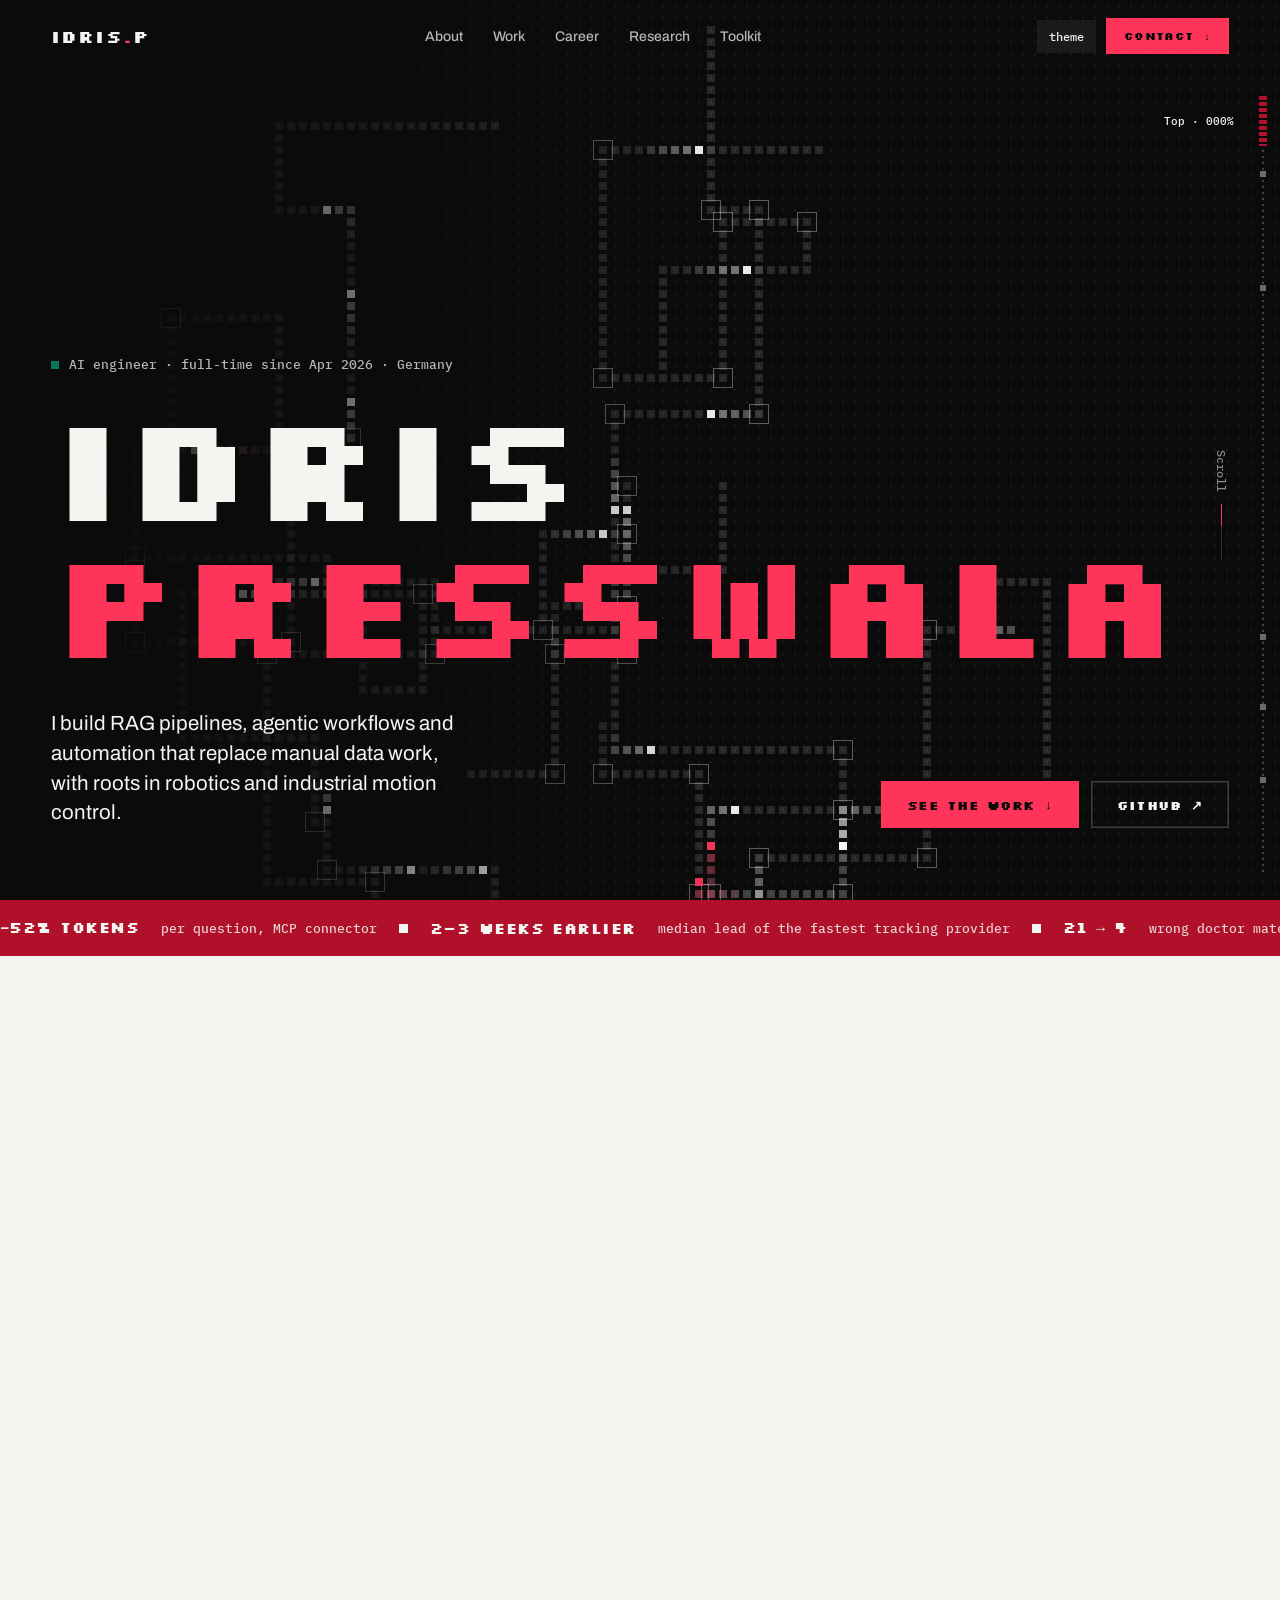
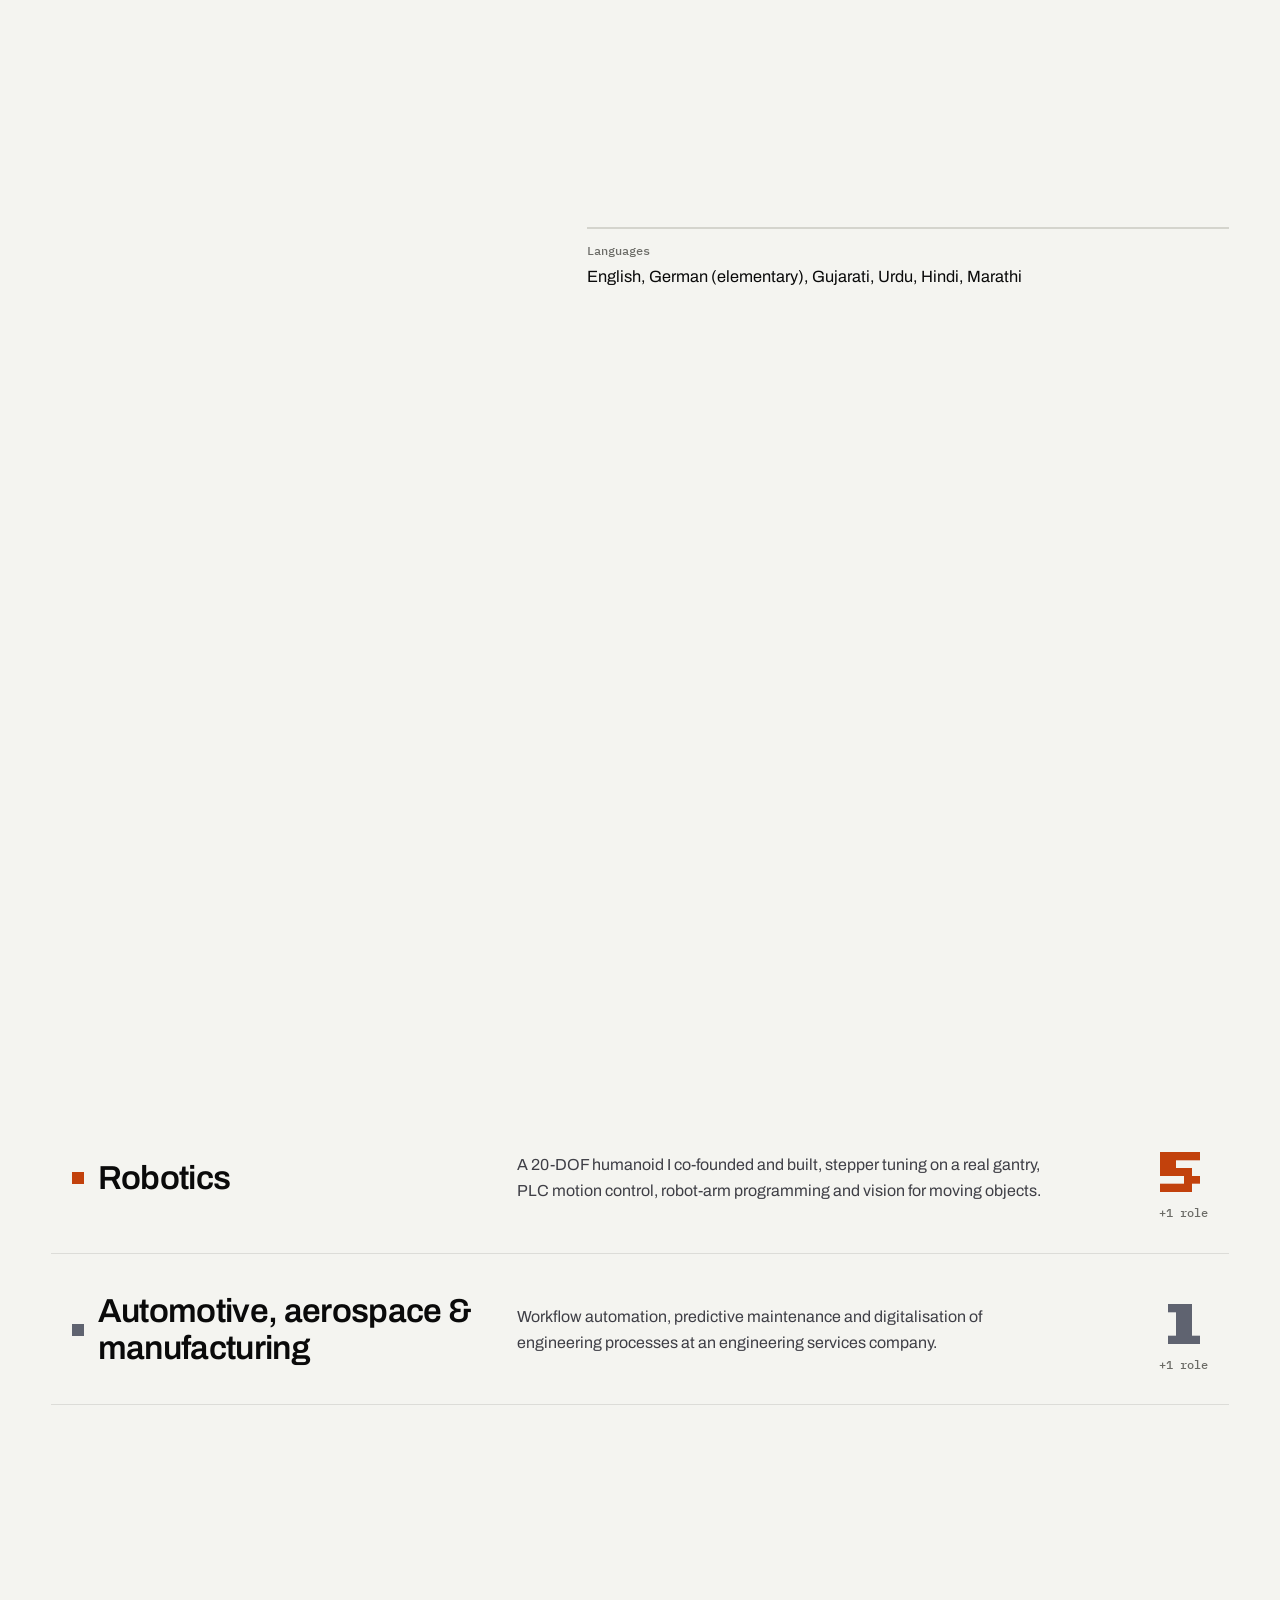
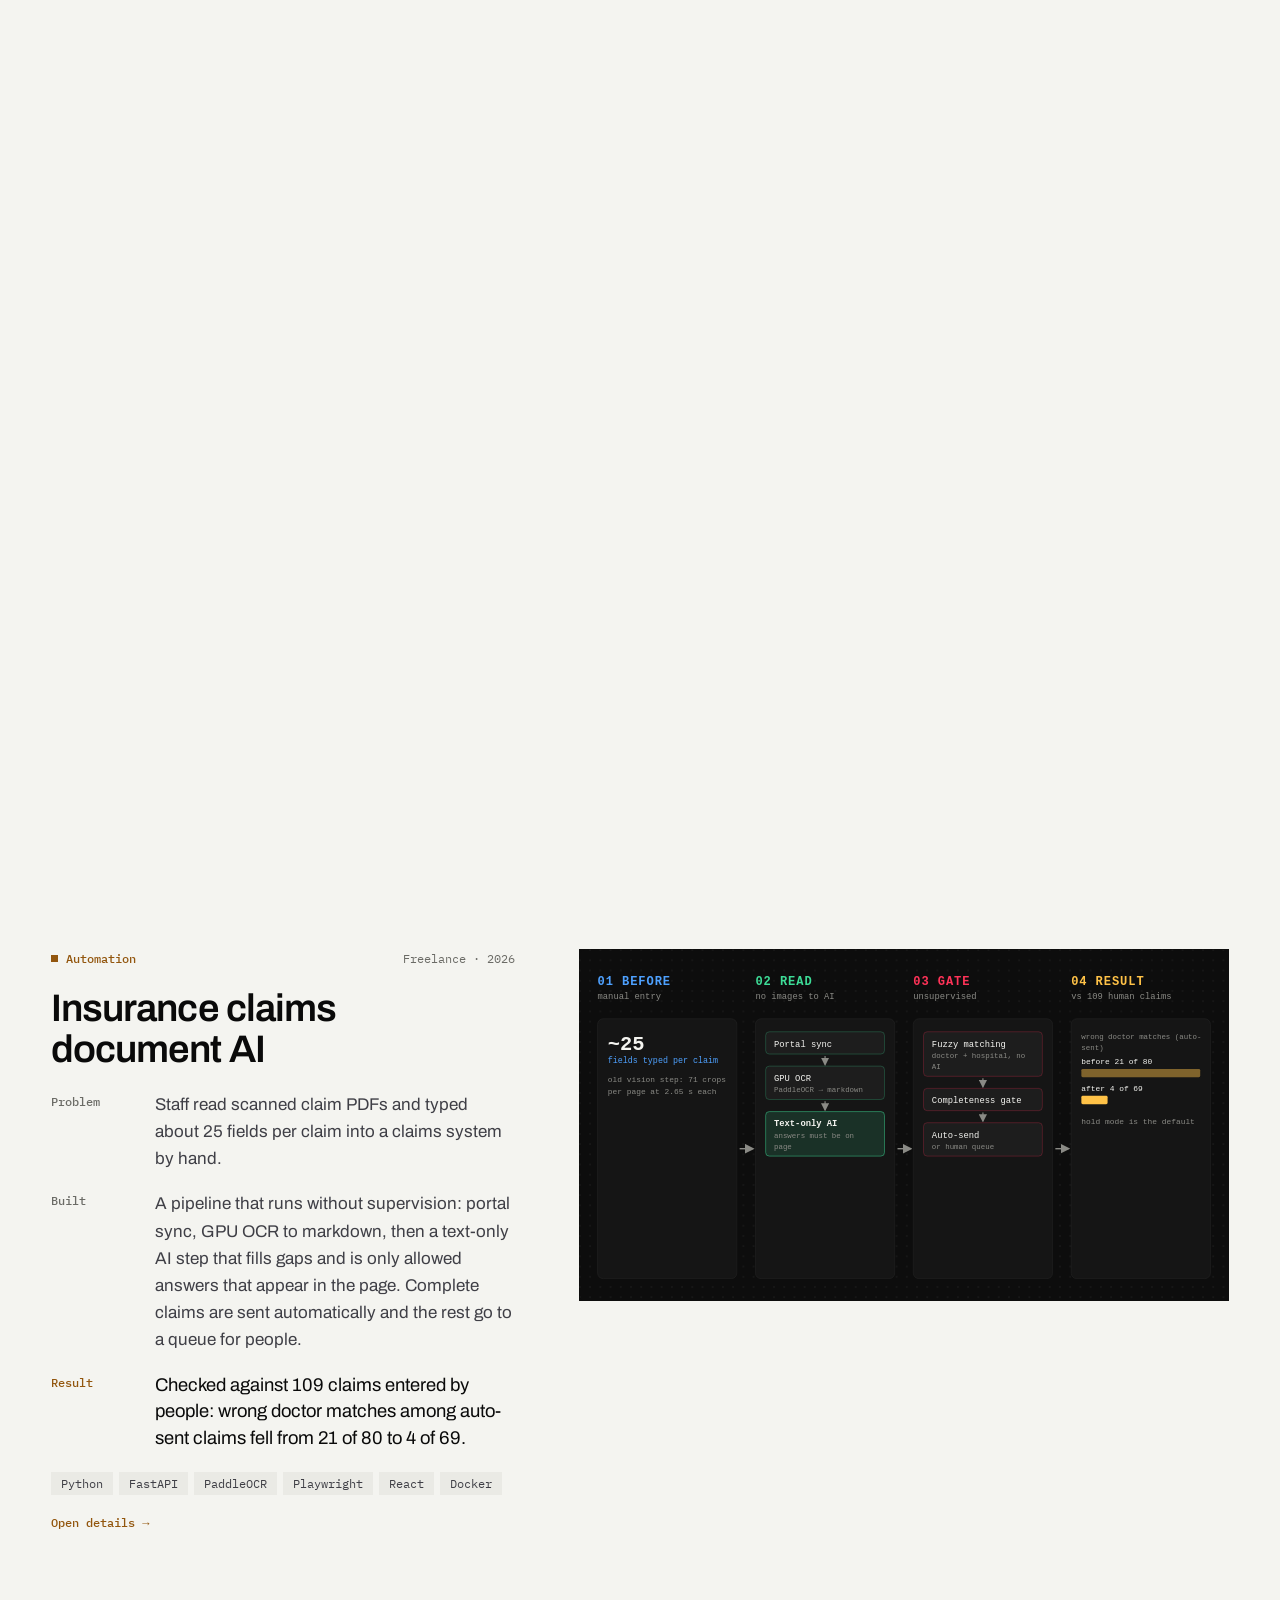
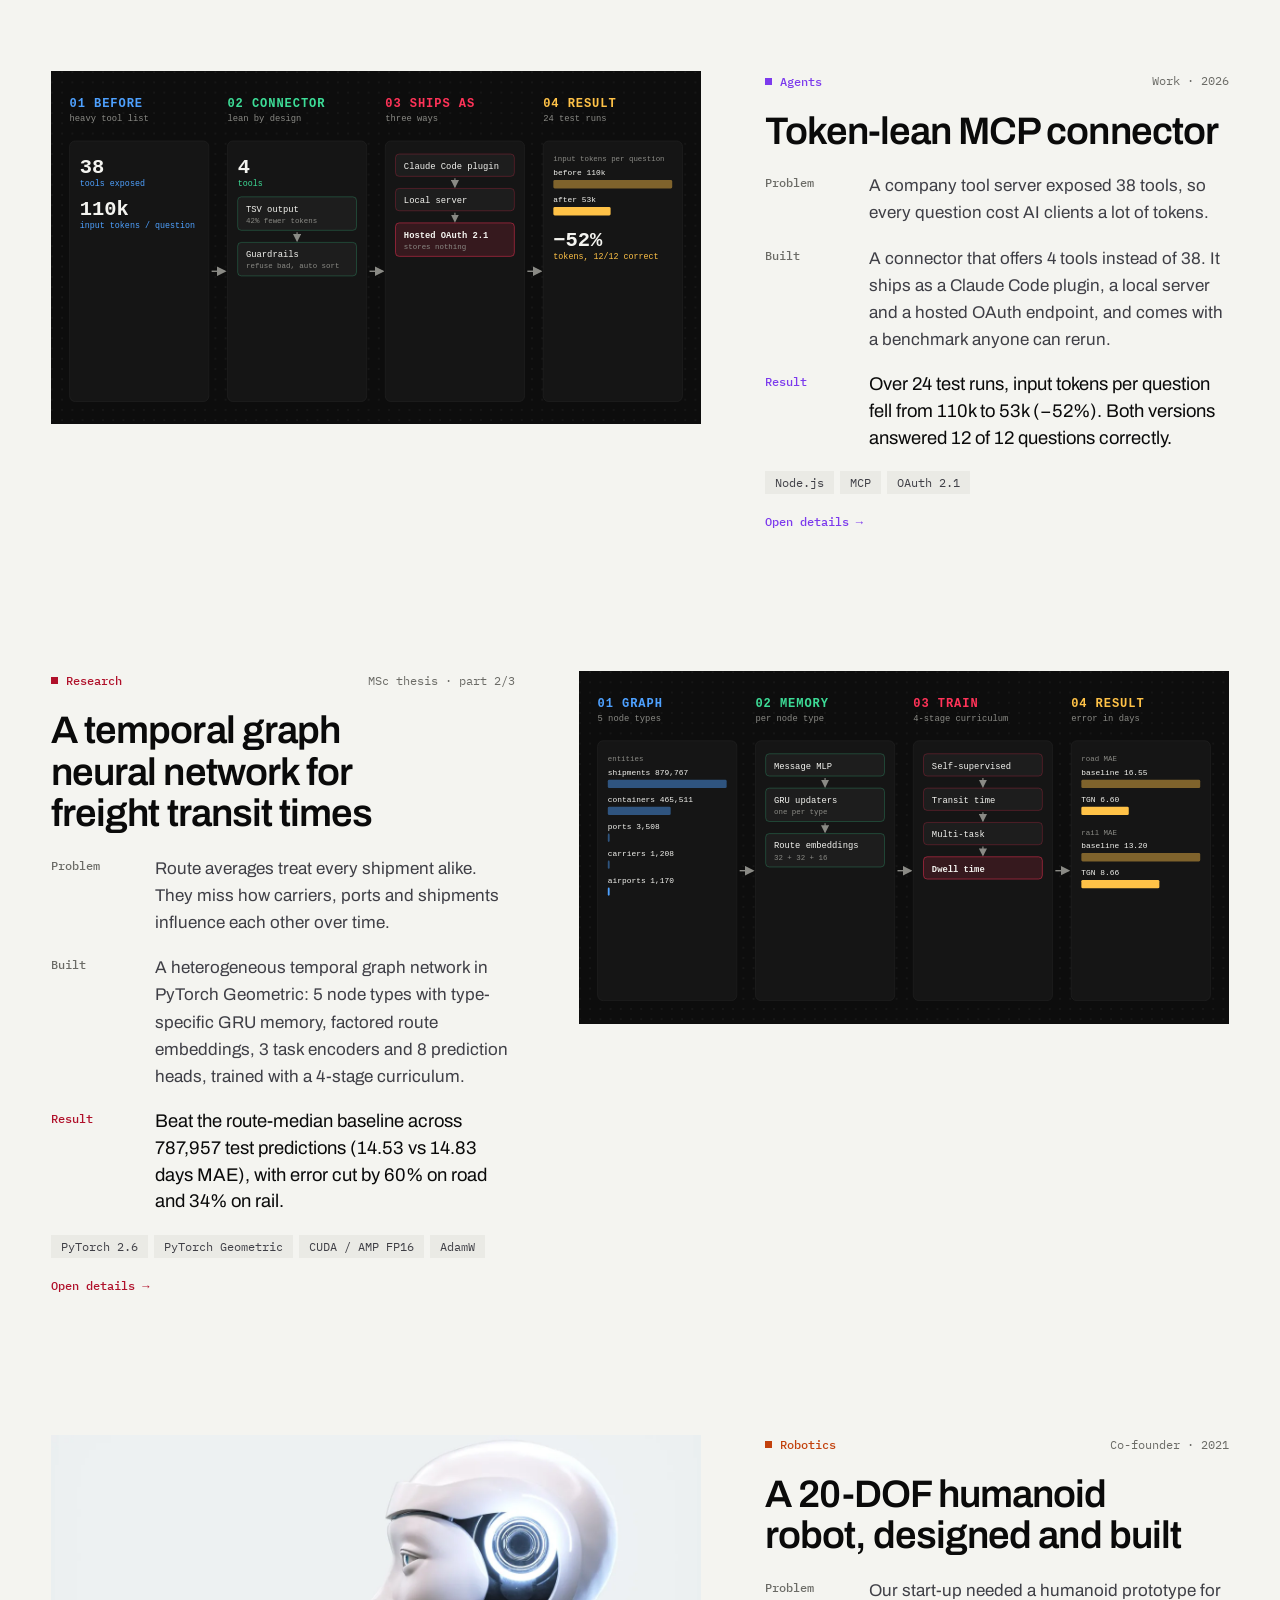
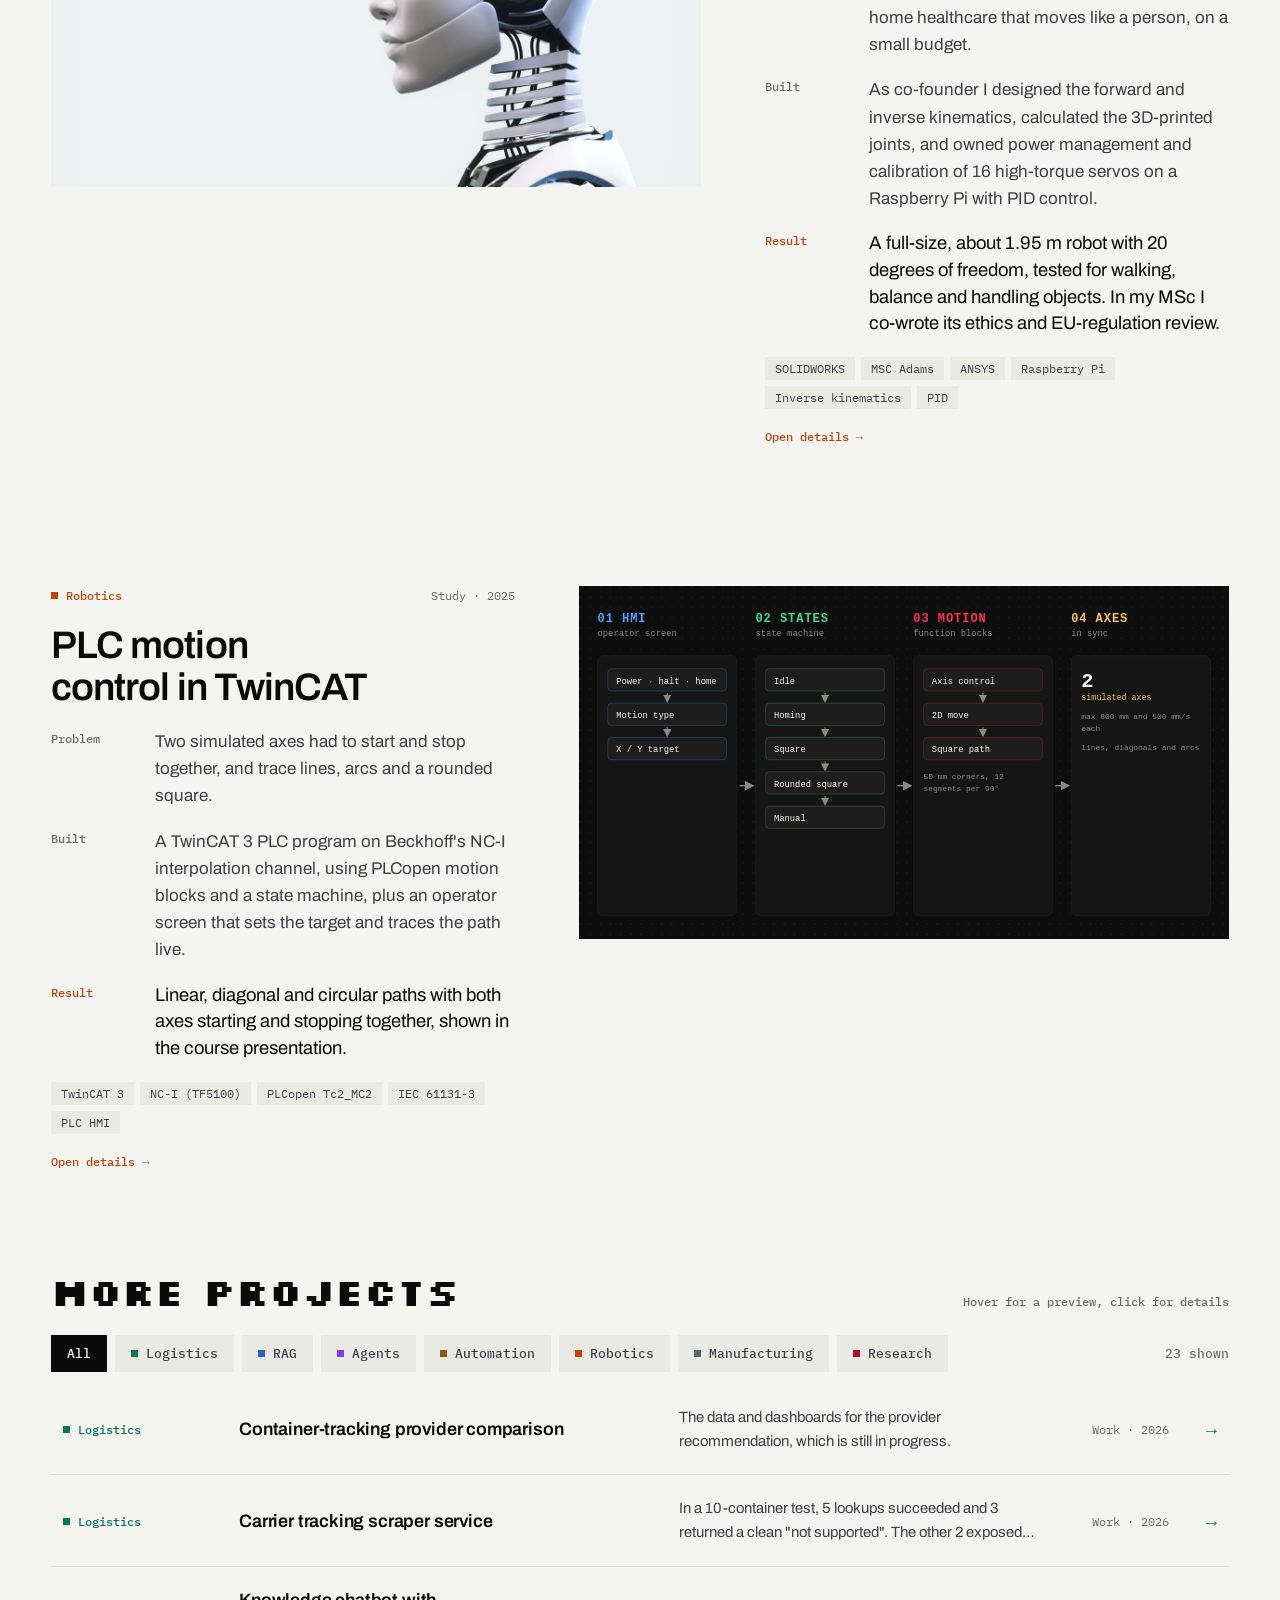
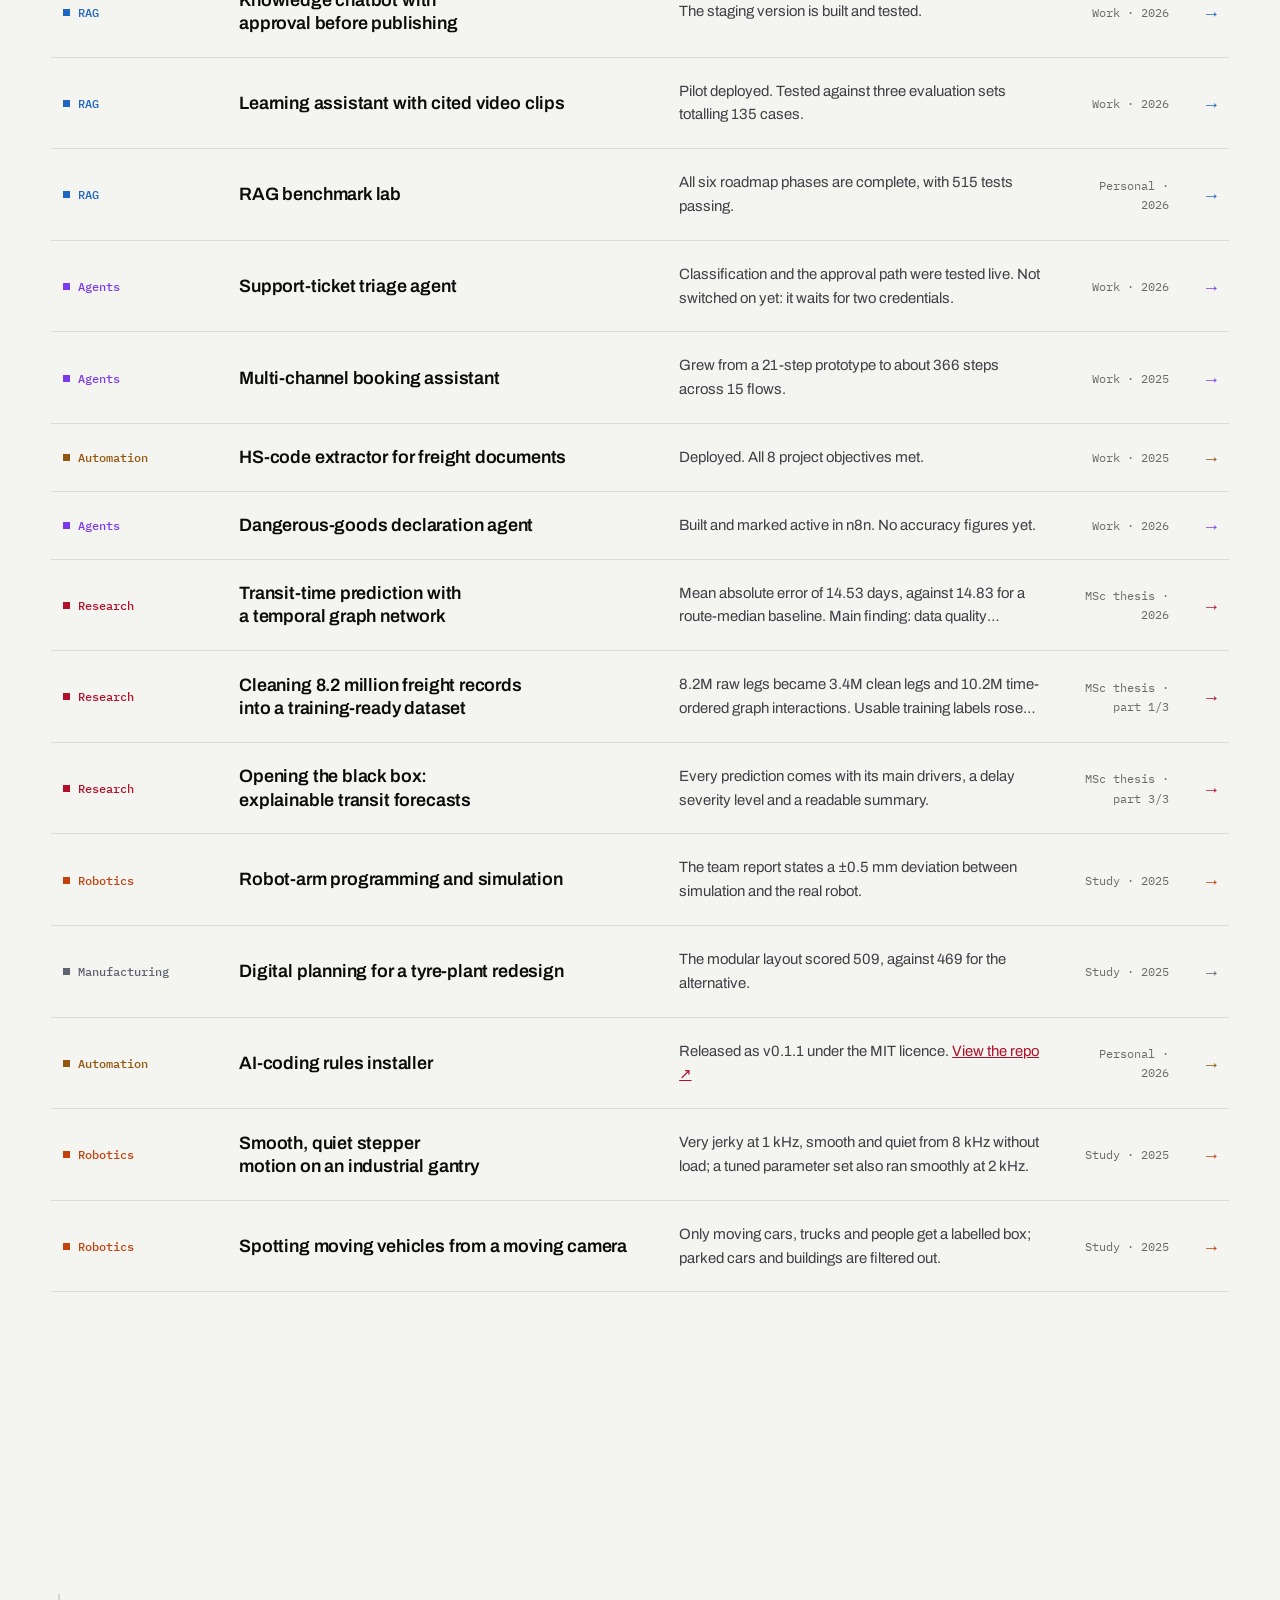
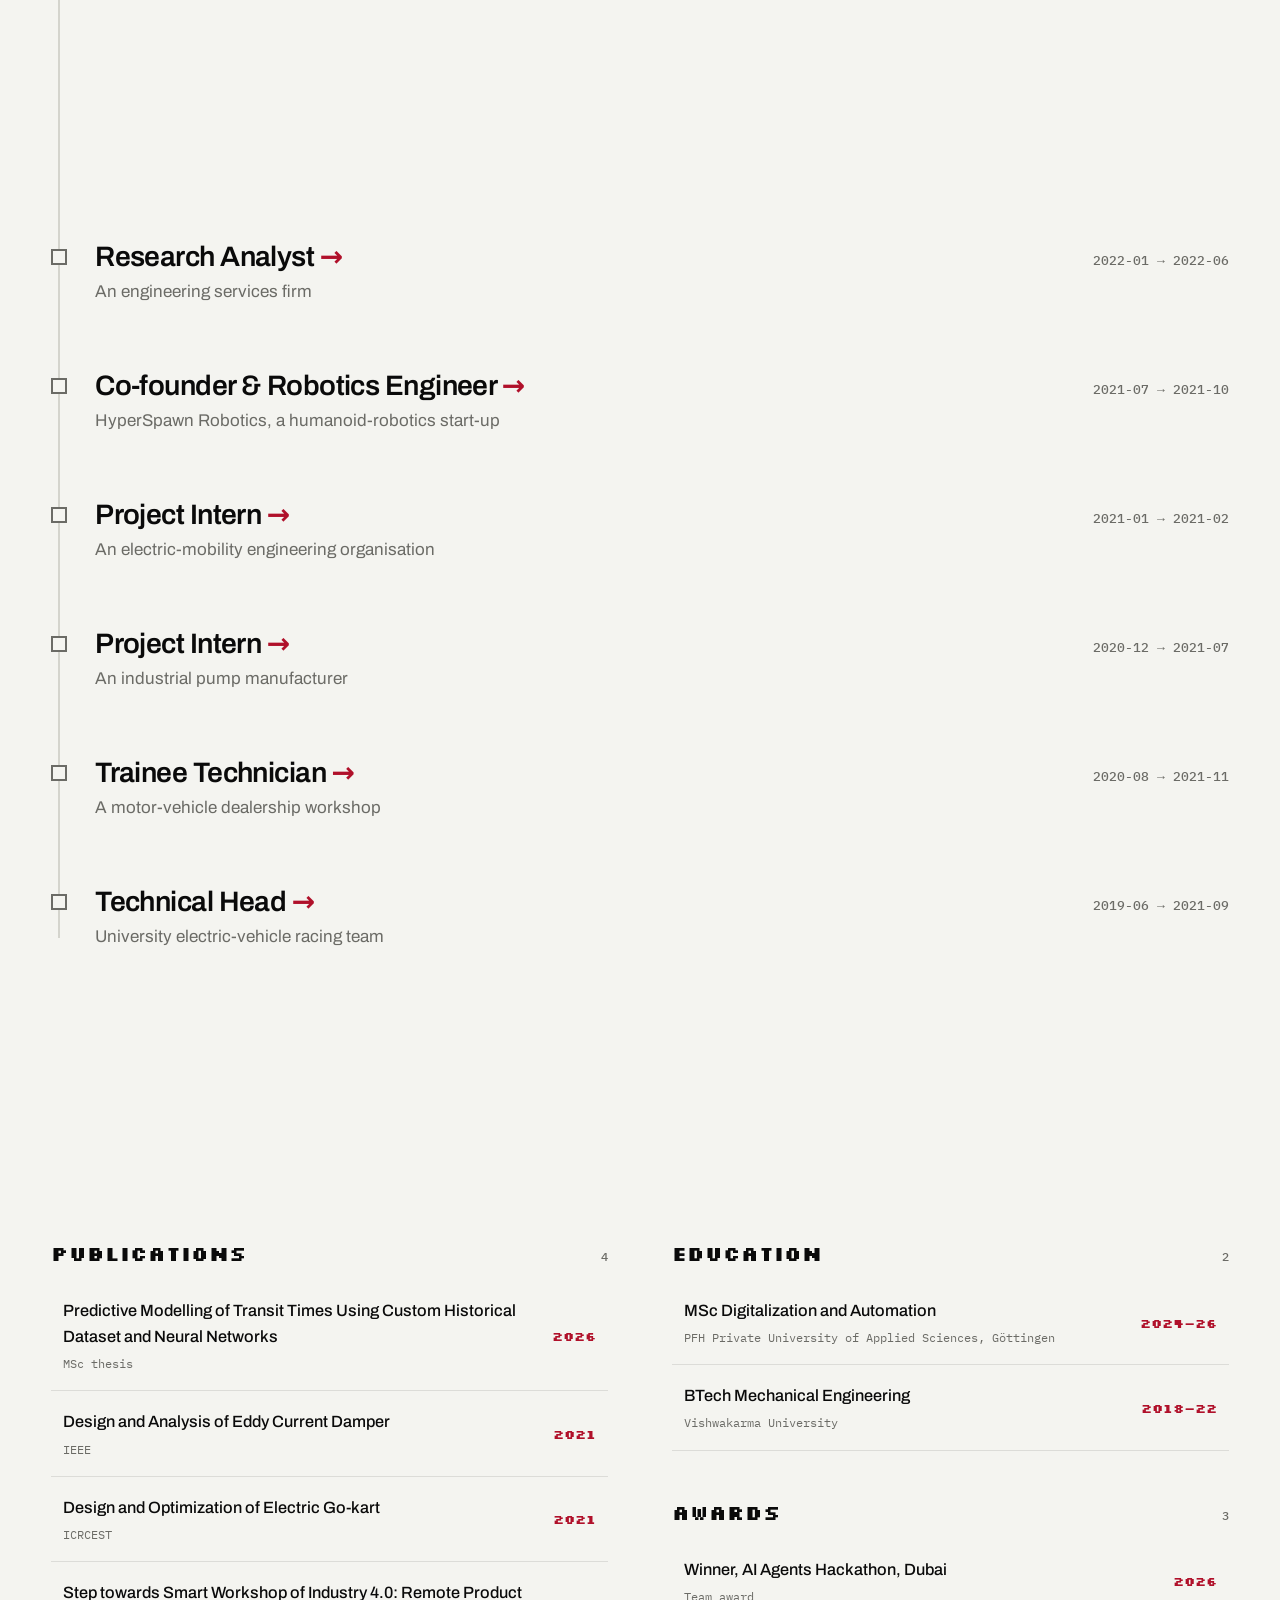
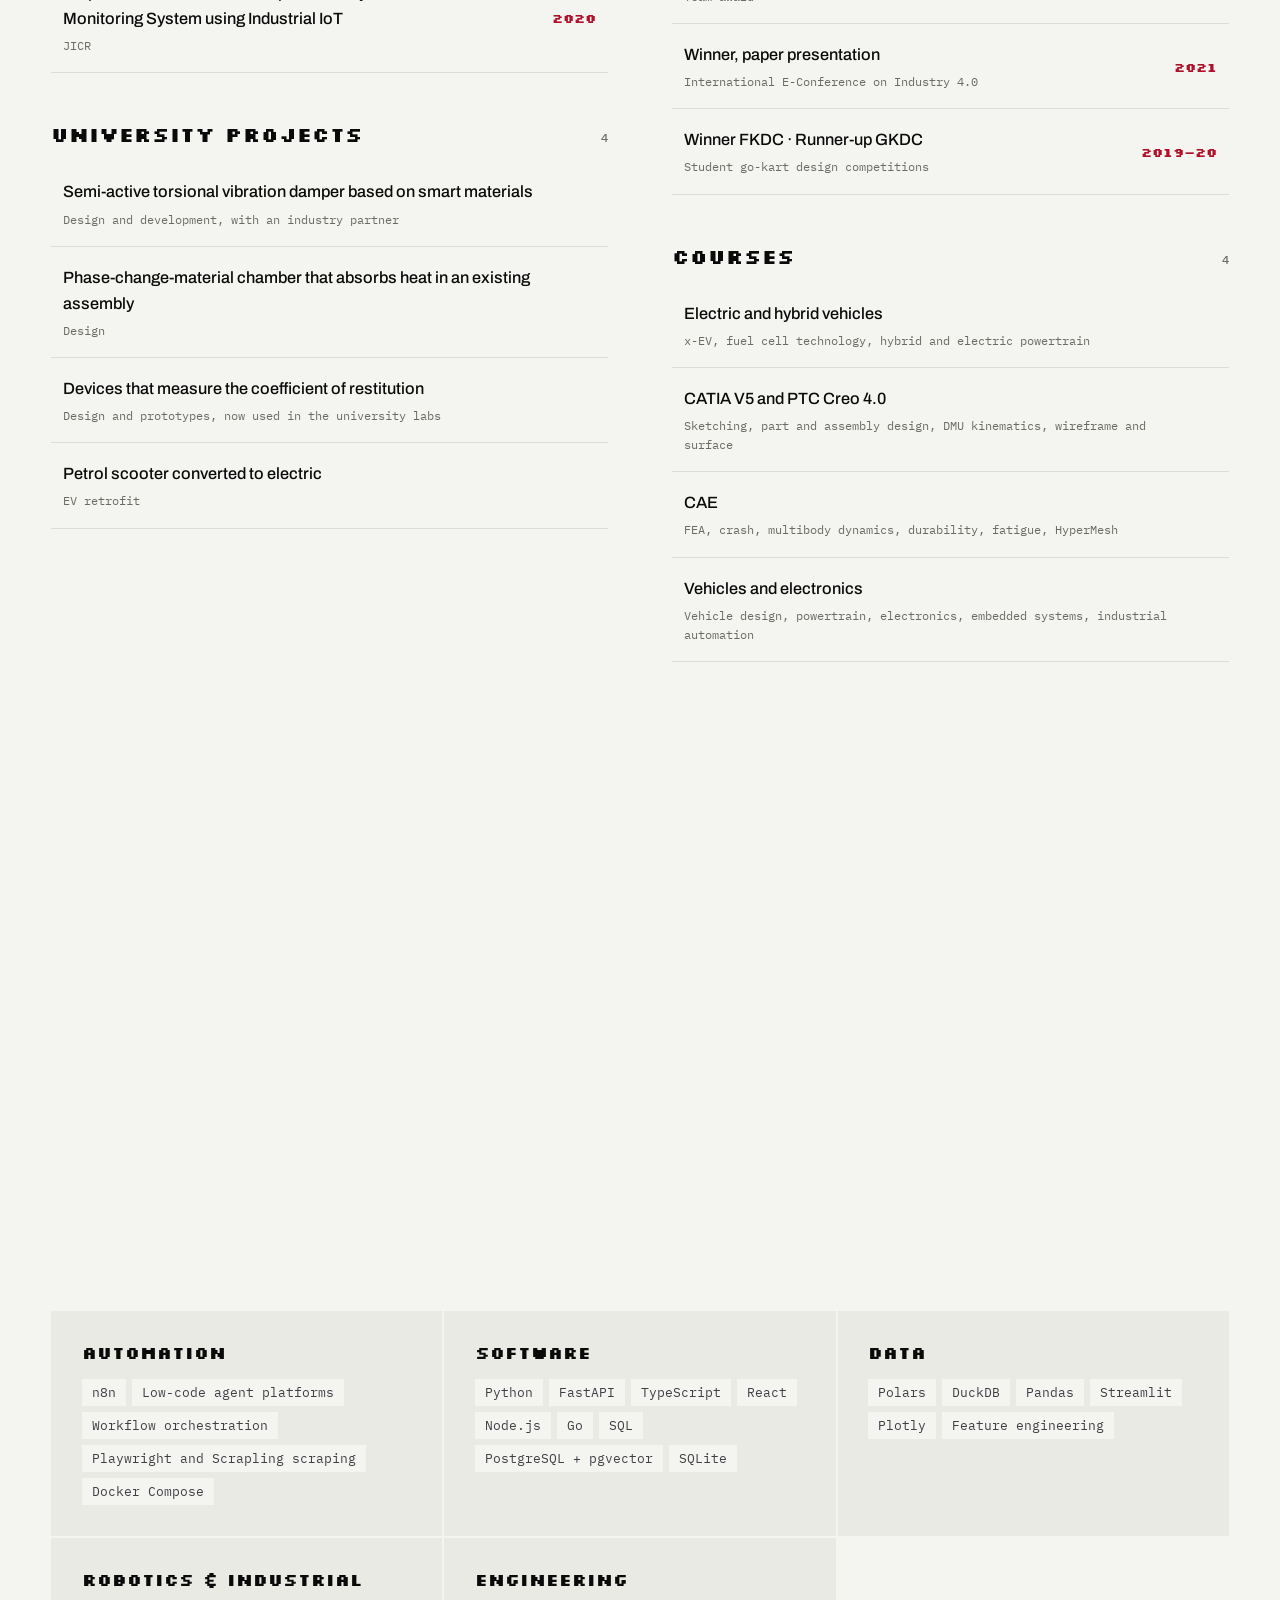
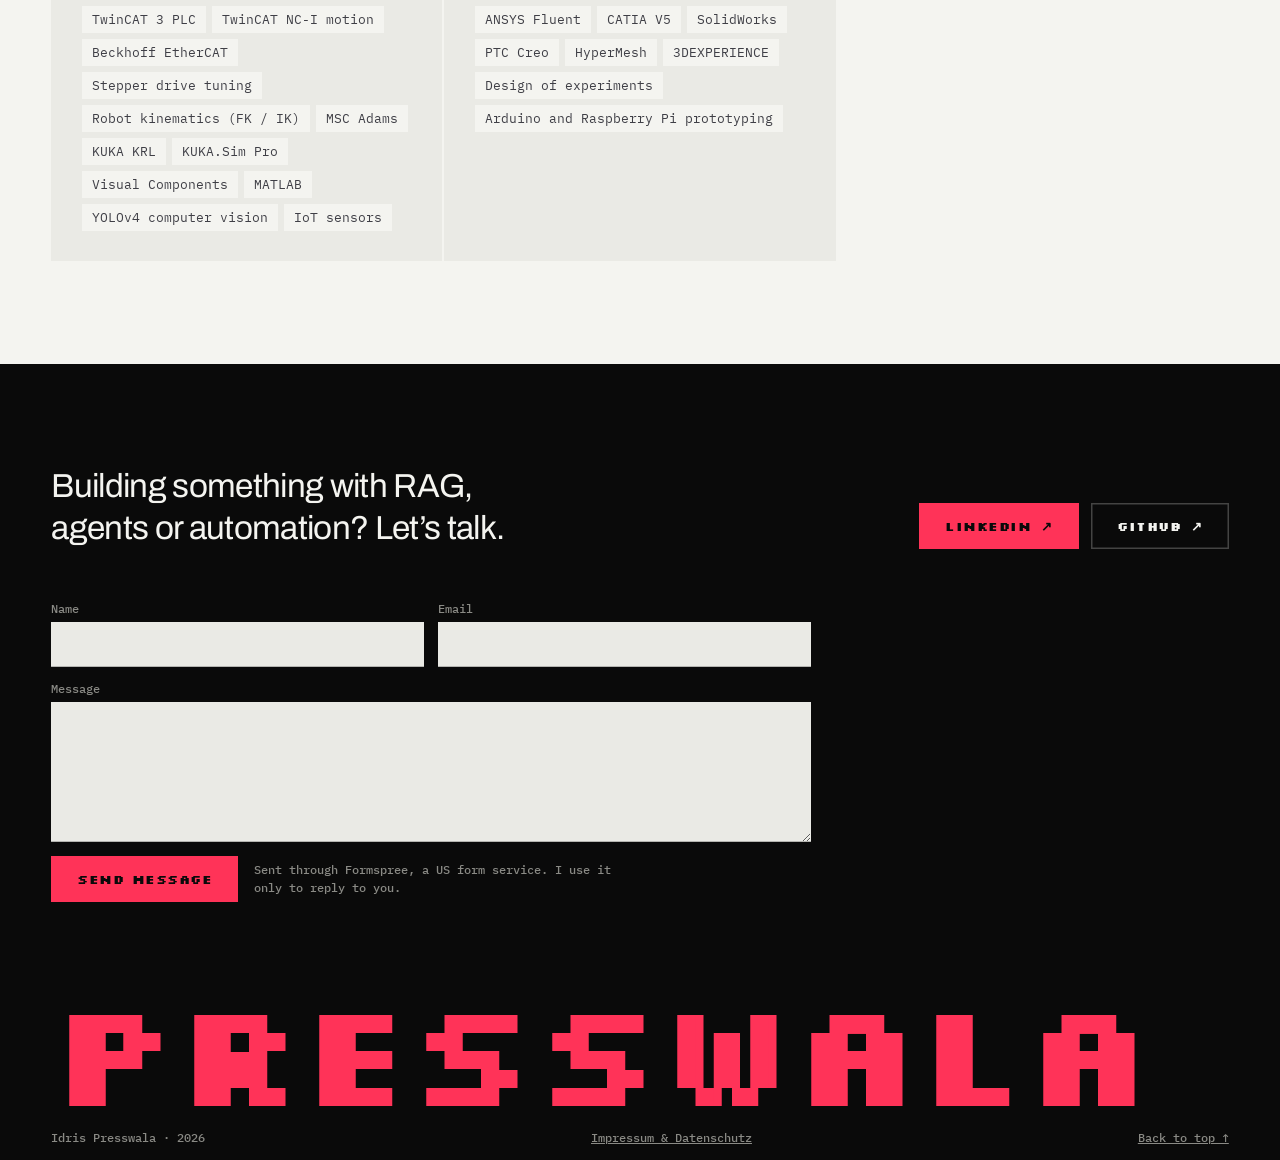
==== commit 6c5f7c1a: "Robot-arm card: real lab photo and KUKA.Sim Pro animations - Add the real KR 4 R600 lab photo (4x up" ====
--- a/index.html
+++ b/index.html
@@ -333,7 +333,6 @@
 .shots figure{margin:0;background:var(--s1)}
 .shots img,.shots video{display:block;width:100%;height:auto}
 .shots figcaption{font:500 12px var(--mono);color:var(--faint);padding:10px 12px}
-.refs ul{margin:8px 0 0;padding-left:18px;display:flex;flex-direction:column;gap:6px}
 html:has(dialog[open]){overflow:hidden}
 
 /* category hues */
@@ -789,7 +788,7 @@
         <div><dt>Built</dt><dd>A KRL spline-motion program and the simulation layouts. I co-wrote a two-person lab report that covered the robot and a stepper-motor linear-axis rig.</dd></div>
         <div class="res"><dt>Result</dt><dd>The team report states a ±0.5 mm deviation between simulation and the real robot.</dd></div>
       </dl>
-      <div class="stack"><span>KUKA KRL</span><span>KUKA.Sim</span><span>Visual Components</span></div>
+      <div class="stack"><span>KUKA KRL</span><span>KUKA.Sim Pro</span><span>Visual Components</span></div>
     </article>
     <article class="proj row" data-c="manufacturing" data-k="manufacturing" data-n="19">
       <div class="proj-top"><span class="pill"><i></i>Manufacturing</span><span class="mono">Study &middot; 2025</span></div>
@@ -911,7 +910,7 @@
     <div><span class="cap">Automation</span><p><span>n8n</span><span>Low-code agent platforms</span><span>Workflow orchestration</span><span>Playwright and Scrapling scraping</span><span>Docker Compose</span></p></div>
     <div><span class="cap">Software</span><p><span>Python</span><span>FastAPI</span><span>TypeScript</span><span>React</span><span>Node.js</span><span>Go</span><span>SQL</span><span>PostgreSQL + pgvector</span><span>SQLite</span></p></div>
     <div><span class="cap">Data</span><p><span>Polars</span><span>DuckDB</span><span>Pandas</span><span>Streamlit</span><span>Plotly</span><span>Feature engineering</span></p></div>
-    <div><span class="cap">Robotics &amp; industrial</span><p><span>TwinCAT 3 PLC</span><span>TwinCAT NC-I motion</span><span>Beckhoff EtherCAT</span><span>Stepper drive tuning</span><span>Robot kinematics (FK / IK)</span><span>MSC Adams</span><span>KUKA KRL</span><span>Visual Components</span><span>MATLAB</span><span>YOLOv4 computer vision</span><span>IoT sensors</span></p></div>
+    <div><span class="cap">Robotics &amp; industrial</span><p><span>TwinCAT 3 PLC</span><span>TwinCAT NC-I motion</span><span>Beckhoff EtherCAT</span><span>Stepper drive tuning</span><span>Robot kinematics (FK / IK)</span><span>MSC Adams</span><span>KUKA KRL</span><span>KUKA.Sim Pro</span><span>Visual Components</span><span>MATLAB</span><span>YOLOv4 computer vision</span><span>IoT sensors</span></p></div>
     <div><span class="cap">Engineering</span><p><span>ANSYS Fluent</span><span>CATIA V5</span><span>SolidWorks</span><span>PTC Creo</span><span>HyperMesh</span><span>3DEXPERIENCE</span><span>Design of experiments</span><span>Arduino and Raspberry Pi prototyping</span></p></div>
   </div>
 </section>
@@ -962,7 +961,7 @@
   </div>
 </dialog>
 
-<script type="application/json" id="detail">[{"role": "Sole builder of the comparison harness.", "period": "May–Aug 2026", "details": ["The goal was a data-source shootout, not a tracking product; carrier-website scraping served only as ground truth.", "Version 2 keyed everything on consolidations, stored it in n8n data tables and mirrored it to Postgres every 15 minutes.", "Provider call counts are checked against raw payloads, never against deduplicated events.", "A memory crisis crashed n8n 11 times in 2.5 hours; chunking, paired memory limits, pruning and a watchdog fixed it, and the database shrank from 33.8 GB to 274 MB.", "A coordinate backfill raised unique map points from 35 to 523, and an hourly timeline poll raised one provider's events from 28 to 191.", "It runs on an Ubuntu VM on Azure: n8n, Postgres 16, Traefik and nginx in Docker Compose, plus a 128 GB data disk holding four archive databases filled by hourly cron jobs."], "flow": ["Shipment extract", "Provider subscribe", "Webhook ingest", "Data tables", "Postgres mirror", "Dashboards"], "steps": ["Pull the shipments to track, keyed on consolidations.", "Register each shipment with every tracking provider under test.", "Receive provider updates by webhook; call counts are checked against raw payloads.", "Store events in n8n data tables, chunked so memory stays in check.", "Mirror the tables to Postgres every 15 minutes.", "Compare providers on dashboards, including a map of 523 unique points."], "shots": [{"src": "img/d-01.svg", "caption": "Overview: how the comparison harness works, step by step"}]}, {"role": "Sole builder.", "period": "Jul–Aug 2026", "details": ["The live dashboard is a single HTML file behind nginx, so saving the file is the deploy.", "The analytics page is built from 22 extracted datasets, four parallel analysis agents and a build script, giving a static page of about 120 KB.", "One provider was first on every actual date, with a median lead of 2–3 weeks, but averaged 4.7 revisions per event.", "The incumbent system covered 94.9% of the six key dates, yet 96.4% of its hourly polls returned identical data.", "Playwright testing found map bugs with dateline crossings and empty coordinates, and two indexes cut a 20-minute query to seconds.", "Served by an nginx container on the same VM behind a Traefik route, with no-cache headers so a saved file is live at once."], "flow": ["Four full DBs", "Extract datasets", "Analysis agents", "Build static page"], "steps": ["Start from the four full databases of tracking data.", "Extract 22 datasets for analysis.", "Four analysis agents work through the datasets in parallel.", "A build script turns the results into one static page of about 120 KB."], "shots": [{"src": "img/d-02.svg", "caption": "Overview: how the analytics works, step by step"}]}, {"role": "Sole author.", "period": "Jun–Oct 2026", "details": ["FastAPI with Playwright driving headful Chrome; it covers 8 ocean carriers and 16 airlines.", "It intercepts the carrier site's own JSON API instead of reading the page, because class names change on every deploy.", "Azure OpenAI in JSON mode maps every result to one schema with 16 event codes; Pydantic validates it, with one retry that feeds the errors back.", "Bot protection blocks cloud IPs, so it runs as a Docker image with a virtual display on a separate laptop, reached over a private Tailscale network.", "Sites that cannot be scraped return a clean 501 instead of fake data; a 10-container test gave 5 OK, 3 clean 501s and 2 bugs."], "flow": ["Request", "Carrier detection", "Headful scrape", "LLM normalise", "Universal schema"], "steps": ["A FastAPI endpoint takes the tracking request.", "Work out which of the 8 ocean carriers or 16 airlines it belongs to.", "Playwright drives headful Chrome and captures the site's own JSON API.", "Azure OpenAI in JSON mode maps the result; Pydantic validates it, with one retry.", "One schema with 16 event codes; sites that cannot be scraped return a clean 501."], "shots": [{"src": "img/d-03.svg", "caption": "Overview: how the scraper works, step by step"}]}, {"role": "Builder and owner of the repos.", "period": "Aug–Oct 2026", "details": ["Staff used to type about 25 fields per claim by hand.", "The first version was slow: a vision model classified about 71 layout crops per page, at 2.65 s per crop.", "The rebuild split the work into modules: portal sync, GPU OCR, field extraction, intake gate and dashboard.", "Only text goes to the AI, never page images; hospital and doctor matching uses fuzzy matching with no AI.", "The target system checks nothing at submit, so a gate sends only complete cases; hold mode is the default.", "OCR runs on a rented cloud GPU at about $0.36 an hour, started and stopped by a small FastAPI service; local Ollama models act as second readers and extraction uses Gemini Flash-Lite with a strict JSON schema."], "flow": ["Portal sync", "GPU OCR", "Text-only extract", "Completeness gate", "Auto-send / human queue"], "steps": ["Sync new claims from the portal.", "Read the documents with OCR on a GPU.", "Extract the fields from text only; hospitals and doctors are matched without AI.", "Check each case is complete, because the target system checks nothing at submit.", "Complete cases are sent; the rest wait for a person. Hold mode is the default."], "shots": [{"src": "img/d-04.svg", "caption": "Overview: how the claims works, step by step"}]}, {"role": "Sole developer.", "period": "Sep–Oct 2026", "details": ["Uploaded files are converted to Markdown by one converter per type, including PDF, Office files and video.", "Only revisions a human approves are chunked, embedded and made searchable.", "Search combines vector and keyword results with rank fusion, then an LLM reranks them on a 0–10 scale.", "The server checks every citation, numbers the steps itself and refuses answers that contain links.", "A read-only MCP server offers search and fetch tools; 99 unit tests and 59 integration tests passed.", "Packaged as Docker Compose services with memory limits (Postgres with pgvector, API, worker, MCP server, Caddy) and a nightly encrypted database backup; chat uses Azure OpenAI GPT-5.4-mini, escalating to GPT-5.4."], "flow": ["Upload", "Convert to Markdown", "Human approval", "Chunk + embed", "Cited chat / MCP"], "steps": ["Upload files: PDF, Office files or video.", "One converter per file type turns each file into Markdown.", "A person approves each revision before it can be searched.", "Approved revisions are chunked and embedded.", "Answers cite checked sources; a read-only MCP server offers search and fetch."], "shots": [{"src": "img/d-05.svg", "caption": "Overview: how the knowledge chatbot works, step by step"}]}, {"role": "Sole builder, working with coding agents under a written spec.", "period": "Sep–Oct 2026", "details": ["The written spec was about 149 KB, with 27 architecture decision records.", "Clips are real trimmed MP4 files rendered by a worker, never picked by a model.", "Approval checks a content hash and fails if the content changed in the meantime.", "Retrieval fuses keyword and vector search and abstains below a similarity threshold.", "On a real eval, correct answers rose from 17 of 37 with keyword search to 33 of 37 with hybrid search, and all 11 out-of-scope questions were refused.", "The pilot runs as its own Compose project on the shared Azure VM behind Traefik with basic auth, and every model call reserves budget before it runs."], "flow": ["Upload sources", "Extract + draft", "Reviewer approval", "Publish index", "Hybrid retrieval", "Answer + clip"], "steps": ["Upload the source material.", "Extract the content and draft entries from it.", "A reviewer approves; approval fails if the content changed in the meantime.", "Publish the approved content to the search index.", "Fuse keyword and vector search; abstain below a similarity threshold.", "Answer with a real trimmed MP4 clip rendered by a worker."], "shots": [{"src": "img/d-06.svg", "caption": "Overview: how the learning assistant works, step by step"}]}, {"role": "Sole author.", "period": "Jul–Aug 2026", "details": ["It runs on a CPU-only Windows PC with small local Ollama models, and uses Huey with SQLite for jobs.", "Five retrievers sit behind one shared contract: Chroma, Qdrant, LanceDB, BM25 and a hybrid with rank fusion.", "Eval questions are generated by an LLM, checked for answer leakage, then reviewed by a human.", "Scoring uses hit rate, MRR and an LLM judge; the test suite grew to 515 tests.", "Two CPU runtimes were compared: llama.cpp built from source gave 4.01 against 3.42 tokens per second for Ollama, with identical retrieval scores, so switching was not worth it."], "flow": ["Upload / crawl", "Markdown vault", "Chunk + embed", "5 retrievers", "Chat + benchmark"], "steps": ["Add documents by upload or by crawling a site.", "Keep every document as Markdown.", "Chunk and embed with small local Ollama models on a CPU-only PC.", "Chroma, Qdrant, LanceDB, BM25 and a hybrid, behind one shared contract.", "Chat, or benchmark with hit rate, MRR and an LLM judge."], "shots": [{"src": "img/d-07.svg", "caption": "Overview: how the rag lab works, step by step"}]}, {"role": "Sole author.", "period": "Sep 2026", "details": ["Four tools replace 38.", "Output is TSV, which uses 42% fewer tokens than JSON.", "Known-bad queries are refused, and a sort order is added automatically to avoid a 30-second timeout.", "In 24 test runs, input tokens per question fell 52% and cost nearly halved, with 12 of 12 answers correct in both setups.", "Hosted mode runs on the Azure VM as a 256 MB Node 22 container behind Traefik, with a healthcheck, OAuth 2.1 and a per-IP rate limit, and stores nothing on the server."], "flow": ["AI client", "Lean connector", "Guardrails + TSV", "Upstream API"], "steps": ["An AI client asks a question.", "The connector offers four tools instead of 38.", "Bad queries are refused, a sort order is added, and output is TSV (42% fewer tokens).", "The upstream API answers; hosted mode uses OAuth 2.1 and stores nothing."], "shots": [{"src": "img/d-08.svg", "caption": "Overview: how the mcp connector works, step by step"}]}, {"role": "Designer and sole builder.", "period": "May–Jul 2026", "details": ["GPT-4.1 classifies each new ticket by product, type and confidence, then routes it as service, bug or feature.", "Bugs go to Azure DevOps and features to a product tool, only after a human approves in the team chat.", "Link previews opened the approve link and resumed the workflow on their own; the fix was a form a person must submit.", "An error workflow posts an alert card.", "The final workflow has 44 nodes with 0 validation errors, built by parallel agents plus an integration agent and a verifier.", "Built for self-hosted n8n in Docker on the Azure VM, with GPT-4.1 on Azure OpenAI."], "flow": ["New ticket", "LLM classify", "Route by type", "Human approval", "Create work item"], "steps": ["A new support ticket arrives.", "GPT-4.1 tags product, type and confidence.", "Route it as service, bug or feature.", "A person approves in the team chat by submitting a form.", "Bugs go to Azure DevOps, features to a product tool."], "shots": [{"src": "img/d-09.svg", "caption": "Overview: how the triage works, step by step"}]}, {"role": "Sole designer and developer.", "period": "Jun–Dec 2025", "details": ["Built on a low-code agent platform, it grew from 21 steps to 15 flows with about 366 steps.", "It takes bookings by web chat and email, with a 10-field booking form of which 8 are required.", "Emails are sorted into five intents, and duplicates are caught with a key-value store.", "A vision model checks image attachments, and the assistant creates a branded PDF confirmation.", "A watchdog sends a test email and escalates if no reply comes back.", "Runs in the platform's cloud on Azure OpenAI models (GPT-4o, GPT-4.1 and GPT-4.1-mini), with a 24-hour conversation timeout."], "flow": ["Email / web chat", "Dedup", "AI agent extract", "PDF confirmation", "Forward to ops"], "steps": ["Bookings arrive by email or web chat.", "A key-value store catches duplicate emails.", "The agent sorts emails into five intents and fills the 10-field booking form.", "Create a branded PDF confirmation.", "Forward the booking to operations."], "shots": [{"src": "img/d-10.svg", "caption": "Overview: how the booking works, step by step"}]}, {"role": "Author.", "period": "Dec 2025–Jan 2026", "details": ["A React page checks the file is a PDF under 10 MB and converts it to Base64 in the browser.", "An n8n workflow does the OCR and AI classification, so the frontend stays thin.", "A tolerant parser accepts six different response shapes.", "Results can be sorted, copied or exported to Excel with page numbers.", "The frontend is hosted on Vercel and the n8n backend runs on the Azure VM."], "flow": ["PDF upload", "n8n webhook", "OCR", "AI classify", "Results / Excel"], "steps": ["A React page checks the file is a PDF under 10 MB and encodes it as Base64.", "Send it to an n8n workflow by webhook.", "Read the text with OCR.", "AI classifies the goods.", "Sort, copy or export the results to Excel with page numbers."], "shots": [{"src": "img/d-11.svg", "caption": "Overview: how the hs codes works, step by step"}]}, {"role": "Builder of the prompts, schemas, agent design and normalisation code.", "period": "Mar–Jun 2026", "details": ["The PDF is parsed, split into pages and processed in a loop.", "An orchestrator agent calls two specialists: one for shared fields and one for table rows.", "A row-count check guards against invented rows, and prompts forbid guessing.", "Output is mapped to 40 import columns as CSV.", "Later versions added a branch for pages with no valid fields and replaced code tools with JSON-schema output parsers.", "Runs on self-hosted n8n, with GPT-4.1 on Azure OpenAI for the agents and LlamaParse for the PDFs."], "flow": ["Form upload", "PDF parse", "Page loop", "Orchestrator + specialists", "Normalise", "CSV download"], "steps": ["Upload the PDF through a form.", "Parse the PDF and split it into pages.", "Process the pages one by one in a loop.", "An orchestrator calls one specialist for shared fields and one for table rows.", "Check the row count and map the output to 40 import columns.", "Download the result as CSV."], "shots": [{"src": "img/d-12.svg", "caption": "Overview: how the dg agent works, step by step"}]}, {"role": "Author.", "period": "2025–Mar 2026", "details": ["A 14-step cleaning pipeline cut 8.2 million legs to about 3.4 million; about half were placeholder rows.", "The test set shares no routes with the training data.", "End-to-end training did not converge, so a 4-stage curriculum was used for a model with 8 heads and 2.26 million parameters.", "A target-leakage feature was caught and removed; training ran locally on a 6 GB laptop GPU with PyTorch, PyG, Polars and DuckDB.", "Error was 14.53 days against a 14.83-day baseline; the main lesson was that data quality matters more than architecture."], "flow": ["8.2M leg records", "14-step cleaning", "Temporal graph events", "TGN model", "Predictions", "Streamlit dashboard"], "steps": ["Start from 8.2 million shipment legs.", "A 14-step pipeline cuts them to about 3.4 million.", "Turn the clean legs into a stream of graph events.", "A temporal graph network with 2.26 million parameters, trained in 4 stages.", "Forecast transit time: 14.53 days error against a 14.83-day baseline.", "Explore the forecasts in a Streamlit dashboard."], "shots": [{"src": "img/thesis-overview.svg", "caption": "The whole thesis in one picture: clean the data, build a temporal graph, train the model, forecast transit time"}, {"src": "img/thesis-pred-vs-actual.webp", "caption": "Predicted against actual transit time on the unseen-route test set"}, {"src": "img/deck-per-mode-results.webp", "caption": "Error by transport mode against the route-median baseline"}]}, {"role": "Author (MSc thesis, part 1 of 3).", "period": "2025–Mar 2026", "details": ["The unknown-leg filter alone removed 4.0M legs (48.8%); a second filter dropped 600K predicted, not actual, timestamps.", "Switching leg pairing from row order to the event-group id fixed a 36% misalignment and doubled label coverage (18.1% to 39.6%).", "Year-entry errors (+1 to +8 years) were repaired for about 20K legs by snapping to the value closest to the route median.", "About 80% of container records were duplicated; these were resolved before building the graph.", "Vocabularies were capped at the top 500 ports, 100 airports and 200 carriers to keep the graph tractable."], "flow": ["Load 6 tables", "Drop unknown legs", "Drop fake timestamps", "Fix year errors", "Pair legs by group", "Build event stream"], "steps": ["Load the six source tables.", "Remove 4.0M legs with unknown values (48.8%).", "Drop 600K predicted, not actual, timestamps.", "Repair year-entry errors for about 20K legs using the route median.", "Pair legs by event-group id, which fixed a 36% misalignment.", "Build the event stream for the graph."], "shots": [{"src": "img/d-14.svg", "caption": "Overview: how the cleaning works, step by step"}, {"src": "img/deck-cleaning-funnel.webp", "caption": "The 14-step reduction funnel: 8.2M raw legs to 3.4M clean legs and 10.2M interactions"}, {"src": "img/deck-dataset-mode-split.webp", "caption": "Raw dataset: 8.2M legs from 2019 to 2024, two thirds air freight"}]}, {"role": "Author (MSc thesis, part 2 of 3).", "period": "2025–Mar 2026", "details": ["The graph holds about 1.35M entities: containers, shipments, carriers, ports and airports, each with its own memory vector.", "End-to-end training did not converge, so training was staged: self-supervised warm-up, transit time, multi-task, then dwell time.", "A staged learning rate cut error by 8.6% against a constant-rate variant.", "2,263,704 parameters, trained on a single 6 GB laptop GPU with mixed precision.", "The test set shares no routes with training, so results measure generalisation to unseen lanes, not memorisation."], "flow": ["Event stream", "Message + GRU memory", "Route embeddings", "3 task encoders", "8 prediction heads", "Curriculum training"], "steps": ["Feed the events in time order.", "Each of about 1.35M entities keeps a memory vector, updated by a GRU.", "Learn an embedding for each route.", "Three encoders, one per task.", "Eight heads make the predictions.", "Train in stages: warm-up, transit time, multi-task, then dwell time."], "shots": [{"src": "img/d-15.svg", "caption": "Overview: how the tgn works, step by step"}, {"src": "img/deck-graph-schema.webp", "caption": "The heterogeneous logistics graph: five entity types and their relations"}, {"src": "img/thesis-architecture.webp", "caption": "Full architecture: event memory, route embeddings, three encoders and eight heads"}, {"src": "img/deck-curriculum-training.webp", "caption": "Four-stage curriculum, from self-supervised warm-up to a dwell-time auxiliary task"}, {"src": "img/deck-per-mode-results.webp", "caption": "Error by transport mode: large gains on road and rail, parity on ocean and air"}]}, {"role": "Author (MSc thesis, part 3 of 3).", "period": "2025–Mar 2026", "details": ["Feature importance from gradient norms, computed in batches of 512.", "Top-5 attention weights read through model hooks, reported with the known caveat that attention is not a full explanation.", "A rule-based explainer turns each prediction into plain language, with 5 delay severity levels.", "Explanations were precomputed for more than 200K predictions.", "The dashboard lets a user change the scenario and see the forecast again."], "flow": ["Model predictions", "Gradient importance", "Attention via hooks", "Rank drivers", "Plain-language summary", "What-if dashboard"], "steps": ["Start from the model's predictions.", "Feature importance from gradient norms, in batches of 512.", "Read the top-5 attention weights through model hooks.", "Rank what drives each prediction.", "A rule-based explainer writes it in plain language, with 5 delay levels.", "Change the scenario and see the forecast again."], "shots": [{"src": "img/d-16.svg", "caption": "Overview: how the xai works, step by step"}]}, {"role": "Wrote the PLC code, the visualisation and the presentation.", "period": "Oct 2025", "details": ["Two simulated axes, each limited to 800 mm and 500 mm/s.", "The final code has four blocks: axis control, 2D move, square path and a main program.", "The main program is a state machine with idle, homing, square, rounded-square and manual modes.", "Rounded corners use a 50 mm radius with 12 segments per 90 degrees.", "Later versions added jerk limits and buffered moves.", "Built on Beckhoff's NC-I interpolation channel (TF5100), which groups the two axes into one 2D Cartesian system.", "The PLC sends path commands with PLCopen blocks from Tc2_MC2 (MC_Power, MC_MoveLinearAbsolute, MC_Reset) and checks Busy, Done and Error before the next move.", "On the operator screen, a marker bound to the live axis positions traces the path as the axes move."], "flow": ["HMI buttons", "State machine", "Path waypoints", "2D move", "Simulated axes"], "steps": ["Operator buttons: power, halt, homing, reset and motion type.", "Modes: idle, homing, square, rounded square and manual.", "Rounded corners use a 50 mm radius, 12 segments per 90°.", "Move both axes together in 2D.", "Two simulated axes, limited to 800 mm and 500 mm/s."], "shots": [{"src": "img/d-17.svg", "caption": "Overview: how the plc works, step by step"}, {"src": "img/plc-hmi.webp", "caption": "Operator screen: power, halt, homing, reset, motion type and X/Y target entry"}, {"src": "img/plc-scope-square.webp", "caption": "Scope trace of one axis during the square path, with smooth acceleration"}, {"src": "img/plc-scope-xy.webp", "caption": "XY scope trace of a synchronised diagonal move"}]}, {"role": "", "period": "", "details": ["A KRL program moves a KUKA KR 4 R600 with spline motions to draw a short pen stroke.", "Speeds stay low near the surface, at 2–5%.", "Two digital outputs switch the tool, with a wait after each.", "Visual Components layouts cover pen, gripper and pick-up tasks."], "flow": ["CAD parts", "Simulation layout", "Teach points", "KRL program", "Pen stroke"], "steps": ["Bring in the CAD parts.", "Lay out the cell in Visual Components.", "Teach the points the robot moves through.", "A KRL program with spline motions, slow (2–5%) near the surface.", "A KUKA KR 4 R600 draws a short stroke; two outputs switch the tool."], "shots": [{"src": "img/kuka-cad.webp", "caption": "KUKA's CAD model of the KR 4 R600, loaded before building the simulation cell"}, {"src": "img/d-18.svg", "caption": "Overview: how the kuka works, step by step"}, {"src": "img/kuka-ref-writing.webp", "caption": "Reference, not my project: a KUKA arm writing with a pen (RobotLab bios [bible], ZKM Karlsruhe). Photo: Marc Wathieu, Wikimedia Commons, CC BY 2.0"}, {"src": "img/kuka-ref-pen.webp", "caption": "Reference, not my project: close-up of a pen tool on a KUKA wrist, the same idea as my pen stroke. Photo: Mirko Tobias Schaefer, Wikimedia Commons, CC BY 2.0"}], "refs": [{"title": "KUKA KR AGILUS robot family, which includes the KR 4 R600 (KUKA)", "url": "https://www.kuka.com/en-de/products/robot-systems/industrial-robots/kr-agilus"}, {"title": "KUKA.Sim, the simulation and offline-programming tool (KUKA)", "url": "https://www.kuka.com/en-de/products/robotics-systems/software/simulation-planning-optimization/kuka_sim"}, {"title": "KUKA KR 4 R600 in the RoboDK robot library", "url": "https://robodk.com/robot/KUKA/KR-4-R600"}, {"title": "Writing-robot photo on Wikimedia Commons (source and licence)", "url": "https://commons.wikimedia.org/wiki/File:Roboscribe_KUKA_Robotics.jpg"}, {"title": "Pen-tool photo on Wikimedia Commons (source and licence)", "url": "https://commons.wikimedia.org/wiki/File:Bios_robotlab_writing_robot.jpg"}]}, {"role": "Co-author in a group of two.", "period": "Jul–Aug 2025", "details": ["The plant makes about 21,000 tyres a day.", "A brownfield redesign was chosen to reuse buildings and logistics and keep the workforce.", "Two layouts were compared: a lean flow layout and modular cells with automated guided vehicles.", "A weighted decision matrix scored the modular layout higher, 509 against 469.", "The assignment did not allow simulation tools; digital twin and PLM concepts were covered on paper."], "flow": ["Case choice", "Production strategy", "Two layouts", "Decision matrix", "Flows + digitalisation"], "steps": ["A tyre plant making about 21,000 tyres a day.", "A brownfield redesign that reuses buildings and keeps the workforce.", "A lean flow layout against modular cells with guided vehicles.", "A weighted matrix scored the modular layout 509 against 469.", "Material flows, plus digital-twin and PLM concepts on paper."], "shots": [{"src": "img/d-19.svg", "caption": "Overview: how the tyre works, step by step"}, {"src": "img/tyre-layout-a.webp", "caption": "Scenario A: block layout from raw material store through mixing, assembly and warehousing"}, {"src": "img/tyre-layout-b.webp", "caption": "Scenario B: flexible, modular layout with recycling and material flow arrows"}]}, {"role": "Sole developer.", "period": "Sep–Oct 2026", "details": ["A 238-line Go binary embeds a rules skill and installs its dependencies, skipping steps already done, with a dry-run mode.", "It never calls an AI model.", "Version 0.1.0 failed a package-manager check by exiting with an error when a prerequisite was missing; 0.1.1 exits cleanly.", "GitHub Actions runs the tests, then GoReleaser builds for 3 operating systems and 2 architectures, with Homebrew and winget packages.", "Testing on two real machines found 5 bugs; a later Node version replaced it."], "flow": ["Git tag", "Go test", "GoReleaser build", "Release packages"], "steps": ["A git tag starts the release.", "Run the Go tests.", "GoReleaser builds for 3 operating systems and 2 architectures.", "Publish release packages, including Homebrew and winget."], "shots": [{"src": "img/d-20.svg", "caption": "Overview: how the installer works, step by step"}]}, {"role": "Co-founder at HyperSpawn Robotics. I designed the kinematics, calculated the 3D-printed joints, and owned power management and motor calibration.", "period": "Jul–Oct 2021 · ethics study Dec 2024", "details": ["About 1.95 m tall, with 20 degrees of freedom: 14 in the limbs, 4 in the neck and 2 in the torso.", "16 high-torque servos rated 10–30 kg·cm, run from a Raspberry Pi over I2C and UART, with Wi-Fi and Bluetooth remote control.", "Motion from forward and inverse kinematics, with PID control and joint-angle and velocity profiles for smooth, human-like movement.", "Modelled in SOLIDWORKS, motion simulated in MSC Adams, structure checked in ANSYS Workbench.", "3D-printed ABS body on an aluminium frame; joint loads calculated for the printed parts.", "Sensors: IMU, force sensors and a depth camera for navigation.", "Power from a 12 V Li-ion battery with a battery-management system and voltage regulators.", "Tested in stages: joint alignment, servo response and sensor calibration, then walking, balance and handling objects.", "The hard parts were balance while walking, keeping 16 servos in sync, and power use.", "In my MSc (Dec 2024) I co-wrote an ethics study of the robot: privacy under GDPR, EU dual-use export rules and job displacement, with measures such as encryption, pseudonymisation and reskilling."], "flow": ["CAD model", "Kinematics", "Printed joints", "Servos + PID", "Testing"], "steps": ["Full robot modelled in SOLIDWORKS, motion simulated in MSC Adams.", "Forward and inverse kinematics for 20 degrees of freedom.", "Joint loads calculated for 3D-printed ABS parts on an aluminium frame.", "16 servos on a Raspberry Pi, PID control, 12 V battery with BMS.", "Joint alignment and calibration, then walking, balance and grasping."], "shots": [{"src": "img/humanoid-cover.webp", "caption": "Concept image from the project presentation (stock, not the robot itself)"}, {"src": "img/humanoid-cad.webp", "caption": "CAD model of the full robot, about 1.95 m head to foot"}, {"src": "img/humanoid-rig.webm", "poster": "img/humanoid-rig-poster.webp", "caption": "Video: the robot's Blender rig, with inverse-kinematics bones driving arms and legs"}, {"src": "img/humanoid-ik.webp", "caption": "Inverse-kinematics test in Blender: one leg raised, joint rotations on the right"}]}, {"role": "Did most of the tuning and measurement, in a team of two.", "period": "Jul 2025", "details": ["The rig is an igus DLE-RG0012 gantry robot driven by Beckhoff EtherCAT stepper terminals.", "Motor: an igus NEMA 17 two-phase hybrid stepper, 1.8° steps, 1.8 A, 0.5 Nm holding torque, with a known resonance zone at 300–600 RPM.", "Test 1 held speed and acceleration fixed and changed only the drive frequency: 1000, 4000, 8000 and 32000 Hz.", "Each run was recorded with TwinCAT Scope and plotted in MATLAB: position, velocity, acceleration and following error.", "1000 Hz was very jerky with large spikes; 4000 Hz was smoother but noisy; 8000 Hz was smooth and quiet; 32000 Hz was close to continuous.", "Test 2 tuned the axis one setting at a time: cycle time, acceleration, position-lag monitoring, Kv and Kp gains, encoder settings and velocity threshold, checking noise and vibration after each change.", "With tuned settings the motor also ran smoothly at 2000 Hz (target velocity 300, acceleration 8000).", "Tests ran without a load. Recommendation: microstepping of 1/16 or finer for quiet motion."], "flow": ["Datasheet", "Base settings", "Frequency sweep", "Gain tuning", "Smooth motion"], "steps": ["Read the motor datasheet and its resonance zone.", "Set the base axis parameters in TwinCAT.", "Same move at 1000, 4000, 8000 and 32000 Hz, logged with Scope.", "Tuned Kv, Kp, lag monitoring and cycle time one at a time.", "Smooth and quiet from 8000 Hz; tuned settings smooth at 2000 Hz."], "shots": [{"src": "img/stepper-cover.webp", "caption": "Layout of the igus gantry the two stepper axes drive"}, {"src": "img/stepper-rig.webp", "caption": "The igus gantry in the lab, with a live TwinCAT Scope trace of the axis"}, {"src": "img/stepper-freq.webp", "caption": "Same move at four drive frequencies: jerky at 1000 Hz, smooth from 8000 Hz"}]}, {"role": "Solo project.", "period": "2025", "details": ["Object detection uses YOLOv4 with a CSP-Darknet53 backbone, pre-trained on COCO (cars, trucks, bicycles, people).", "The 500 strongest SURF features in each frame are matched to the previous frame.", "A robust affine fit (inliers within 4 px) estimates the camera's own motion and ignores points on moving cars.", "The current frame is warped onto the previous one, so what still differs is real motion; a 5% intensity threshold marks it.", "Morphological opening removes noise and closing fills gaps in the motion mask.", "A YOLO detection is kept only if its box centre lies in the motion mask, so parked cars and buildings drop out.", "If fewer than four points match, the frame is treated as having no camera motion, so the loop keeps running."], "flow": ["Video frame", "Feature match", "Motion warp", "Motion mask", "YOLO filter"], "steps": ["Read each highway frame and convert it to grayscale.", "Match the 500 strongest SURF features to the previous frame.", "Fit an affine transform and warp out the camera's own motion.", "Frame difference, threshold and clean up with morphology.", "Keep only YOLOv4 boxes that sit on moving pixels."], "shots": [{"src": "img/highway-cover.webp", "caption": "Title slide of the project presentation"}, {"src": "img/highway-result.webm", "poster": "img/highway-result.webp", "caption": "Video: Python re-creation of the same method (YOLOv4, SIFT in place of SURF) on a free highway clip by Matija Lopuh, CC BY 3.0, Wikimedia Commons. Orange = moving, grey = detected but filtered out, inset = motion mask"}, {"src": "img/highway-result.webp", "caption": "Still from the re-creation: moving cars and a truck boxed while the camera itself moves"}]}]</script>
+<script type="application/json" id="detail">[{"role": "Sole builder of the comparison harness.", "period": "May–Aug 2026", "details": ["The goal was a data-source shootout, not a tracking product; carrier-website scraping served only as ground truth.", "Version 2 keyed everything on consolidations, stored it in n8n data tables and mirrored it to Postgres every 15 minutes.", "Provider call counts are checked against raw payloads, never against deduplicated events.", "A memory crisis crashed n8n 11 times in 2.5 hours; chunking, paired memory limits, pruning and a watchdog fixed it, and the database shrank from 33.8 GB to 274 MB.", "A coordinate backfill raised unique map points from 35 to 523, and an hourly timeline poll raised one provider's events from 28 to 191.", "It runs on an Ubuntu VM on Azure: n8n, Postgres 16, Traefik and nginx in Docker Compose, plus a 128 GB data disk holding four archive databases filled by hourly cron jobs."], "flow": ["Shipment extract", "Provider subscribe", "Webhook ingest", "Data tables", "Postgres mirror", "Dashboards"], "steps": ["Pull the shipments to track, keyed on consolidations.", "Register each shipment with every tracking provider under test.", "Receive provider updates by webhook; call counts are checked against raw payloads.", "Store events in n8n data tables, chunked so memory stays in check.", "Mirror the tables to Postgres every 15 minutes.", "Compare providers on dashboards, including a map of 523 unique points."], "shots": [{"src": "img/d-01.svg", "caption": "Overview: how the comparison harness works, step by step"}]}, {"role": "Sole builder.", "period": "Jul–Aug 2026", "details": ["The live dashboard is a single HTML file behind nginx, so saving the file is the deploy.", "The analytics page is built from 22 extracted datasets, four parallel analysis agents and a build script, giving a static page of about 120 KB.", "One provider was first on every actual date, with a median lead of 2–3 weeks, but averaged 4.7 revisions per event.", "The incumbent system covered 94.9% of the six key dates, yet 96.4% of its hourly polls returned identical data.", "Playwright testing found map bugs with dateline crossings and empty coordinates, and two indexes cut a 20-minute query to seconds.", "Served by an nginx container on the same VM behind a Traefik route, with no-cache headers so a saved file is live at once."], "flow": ["Four full DBs", "Extract datasets", "Analysis agents", "Build static page"], "steps": ["Start from the four full databases of tracking data.", "Extract 22 datasets for analysis.", "Four analysis agents work through the datasets in parallel.", "A build script turns the results into one static page of about 120 KB."], "shots": [{"src": "img/d-02.svg", "caption": "Overview: how the analytics works, step by step"}]}, {"role": "Sole author.", "period": "Jun–Oct 2026", "details": ["FastAPI with Playwright driving headful Chrome; it covers 8 ocean carriers and 16 airlines.", "It intercepts the carrier site's own JSON API instead of reading the page, because class names change on every deploy.", "Azure OpenAI in JSON mode maps every result to one schema with 16 event codes; Pydantic validates it, with one retry that feeds the errors back.", "Bot protection blocks cloud IPs, so it runs as a Docker image with a virtual display on a separate laptop, reached over a private Tailscale network.", "Sites that cannot be scraped return a clean 501 instead of fake data; a 10-container test gave 5 OK, 3 clean 501s and 2 bugs."], "flow": ["Request", "Carrier detection", "Headful scrape", "LLM normalise", "Universal schema"], "steps": ["A FastAPI endpoint takes the tracking request.", "Work out which of the 8 ocean carriers or 16 airlines it belongs to.", "Playwright drives headful Chrome and captures the site's own JSON API.", "Azure OpenAI in JSON mode maps the result; Pydantic validates it, with one retry.", "One schema with 16 event codes; sites that cannot be scraped return a clean 501."], "shots": [{"src": "img/d-03.svg", "caption": "Overview: how the scraper works, step by step"}]}, {"role": "Builder and owner of the repos.", "period": "Aug–Oct 2026", "details": ["Staff used to type about 25 fields per claim by hand.", "The first version was slow: a vision model classified about 71 layout crops per page, at 2.65 s per crop.", "The rebuild split the work into modules: portal sync, GPU OCR, field extraction, intake gate and dashboard.", "Only text goes to the AI, never page images; hospital and doctor matching uses fuzzy matching with no AI.", "The target system checks nothing at submit, so a gate sends only complete cases; hold mode is the default.", "OCR runs on a rented cloud GPU at about $0.36 an hour, started and stopped by a small FastAPI service; local Ollama models act as second readers and extraction uses Gemini Flash-Lite with a strict JSON schema."], "flow": ["Portal sync", "GPU OCR", "Text-only extract", "Completeness gate", "Auto-send / human queue"], "steps": ["Sync new claims from the portal.", "Read the documents with OCR on a GPU.", "Extract the fields from text only; hospitals and doctors are matched without AI.", "Check each case is complete, because the target system checks nothing at submit.", "Complete cases are sent; the rest wait for a person. Hold mode is the default."], "shots": [{"src": "img/d-04.svg", "caption": "Overview: how the claims works, step by step"}]}, {"role": "Sole developer.", "period": "Sep–Oct 2026", "details": ["Uploaded files are converted to Markdown by one converter per type, including PDF, Office files and video.", "Only revisions a human approves are chunked, embedded and made searchable.", "Search combines vector and keyword results with rank fusion, then an LLM reranks them on a 0–10 scale.", "The server checks every citation, numbers the steps itself and refuses answers that contain links.", "A read-only MCP server offers search and fetch tools; 99 unit tests and 59 integration tests passed.", "Packaged as Docker Compose services with memory limits (Postgres with pgvector, API, worker, MCP server, Caddy) and a nightly encrypted database backup; chat uses Azure OpenAI GPT-5.4-mini, escalating to GPT-5.4."], "flow": ["Upload", "Convert to Markdown", "Human approval", "Chunk + embed", "Cited chat / MCP"], "steps": ["Upload files: PDF, Office files or video.", "One converter per file type turns each file into Markdown.", "A person approves each revision before it can be searched.", "Approved revisions are chunked and embedded.", "Answers cite checked sources; a read-only MCP server offers search and fetch."], "shots": [{"src": "img/d-05.svg", "caption": "Overview: how the knowledge chatbot works, step by step"}]}, {"role": "Sole builder, working with coding agents under a written spec.", "period": "Sep–Oct 2026", "details": ["The written spec was about 149 KB, with 27 architecture decision records.", "Clips are real trimmed MP4 files rendered by a worker, never picked by a model.", "Approval checks a content hash and fails if the content changed in the meantime.", "Retrieval fuses keyword and vector search and abstains below a similarity threshold.", "On a real eval, correct answers rose from 17 of 37 with keyword search to 33 of 37 with hybrid search, and all 11 out-of-scope questions were refused.", "The pilot runs as its own Compose project on the shared Azure VM behind Traefik with basic auth, and every model call reserves budget before it runs."], "flow": ["Upload sources", "Extract + draft", "Reviewer approval", "Publish index", "Hybrid retrieval", "Answer + clip"], "steps": ["Upload the source material.", "Extract the content and draft entries from it.", "A reviewer approves; approval fails if the content changed in the meantime.", "Publish the approved content to the search index.", "Fuse keyword and vector search; abstain below a similarity threshold.", "Answer with a real trimmed MP4 clip rendered by a worker."], "shots": [{"src": "img/d-06.svg", "caption": "Overview: how the learning assistant works, step by step"}]}, {"role": "Sole author.", "period": "Jul–Aug 2026", "details": ["It runs on a CPU-only Windows PC with small local Ollama models, and uses Huey with SQLite for jobs.", "Five retrievers sit behind one shared contract: Chroma, Qdrant, LanceDB, BM25 and a hybrid with rank fusion.", "Eval questions are generated by an LLM, checked for answer leakage, then reviewed by a human.", "Scoring uses hit rate, MRR and an LLM judge; the test suite grew to 515 tests.", "Two CPU runtimes were compared: llama.cpp built from source gave 4.01 against 3.42 tokens per second for Ollama, with identical retrieval scores, so switching was not worth it."], "flow": ["Upload / crawl", "Markdown vault", "Chunk + embed", "5 retrievers", "Chat + benchmark"], "steps": ["Add documents by upload or by crawling a site.", "Keep every document as Markdown.", "Chunk and embed with small local Ollama models on a CPU-only PC.", "Chroma, Qdrant, LanceDB, BM25 and a hybrid, behind one shared contract.", "Chat, or benchmark with hit rate, MRR and an LLM judge."], "shots": [{"src": "img/d-07.svg", "caption": "Overview: how the rag lab works, step by step"}]}, {"role": "Sole author.", "period": "Sep 2026", "details": ["Four tools replace 38.", "Output is TSV, which uses 42% fewer tokens than JSON.", "Known-bad queries are refused, and a sort order is added automatically to avoid a 30-second timeout.", "In 24 test runs, input tokens per question fell 52% and cost nearly halved, with 12 of 12 answers correct in both setups.", "Hosted mode runs on the Azure VM as a 256 MB Node 22 container behind Traefik, with a healthcheck, OAuth 2.1 and a per-IP rate limit, and stores nothing on the server."], "flow": ["AI client", "Lean connector", "Guardrails + TSV", "Upstream API"], "steps": ["An AI client asks a question.", "The connector offers four tools instead of 38.", "Bad queries are refused, a sort order is added, and output is TSV (42% fewer tokens).", "The upstream API answers; hosted mode uses OAuth 2.1 and stores nothing."], "shots": [{"src": "img/d-08.svg", "caption": "Overview: how the mcp connector works, step by step"}]}, {"role": "Designer and sole builder.", "period": "May–Jul 2026", "details": ["GPT-4.1 classifies each new ticket by product, type and confidence, then routes it as service, bug or feature.", "Bugs go to Azure DevOps and features to a product tool, only after a human approves in the team chat.", "Link previews opened the approve link and resumed the workflow on their own; the fix was a form a person must submit.", "An error workflow posts an alert card.", "The final workflow has 44 nodes with 0 validation errors, built by parallel agents plus an integration agent and a verifier.", "Built for self-hosted n8n in Docker on the Azure VM, with GPT-4.1 on Azure OpenAI."], "flow": ["New ticket", "LLM classify", "Route by type", "Human approval", "Create work item"], "steps": ["A new support ticket arrives.", "GPT-4.1 tags product, type and confidence.", "Route it as service, bug or feature.", "A person approves in the team chat by submitting a form.", "Bugs go to Azure DevOps, features to a product tool."], "shots": [{"src": "img/d-09.svg", "caption": "Overview: how the triage works, step by step"}]}, {"role": "Sole designer and developer.", "period": "Jun–Dec 2025", "details": ["Built on a low-code agent platform, it grew from 21 steps to 15 flows with about 366 steps.", "It takes bookings by web chat and email, with a 10-field booking form of which 8 are required.", "Emails are sorted into five intents, and duplicates are caught with a key-value store.", "A vision model checks image attachments, and the assistant creates a branded PDF confirmation.", "A watchdog sends a test email and escalates if no reply comes back.", "Runs in the platform's cloud on Azure OpenAI models (GPT-4o, GPT-4.1 and GPT-4.1-mini), with a 24-hour conversation timeout."], "flow": ["Email / web chat", "Dedup", "AI agent extract", "PDF confirmation", "Forward to ops"], "steps": ["Bookings arrive by email or web chat.", "A key-value store catches duplicate emails.", "The agent sorts emails into five intents and fills the 10-field booking form.", "Create a branded PDF confirmation.", "Forward the booking to operations."], "shots": [{"src": "img/d-10.svg", "caption": "Overview: how the booking works, step by step"}]}, {"role": "Author.", "period": "Dec 2025–Jan 2026", "details": ["A React page checks the file is a PDF under 10 MB and converts it to Base64 in the browser.", "An n8n workflow does the OCR and AI classification, so the frontend stays thin.", "A tolerant parser accepts six different response shapes.", "Results can be sorted, copied or exported to Excel with page numbers.", "The frontend is hosted on Vercel and the n8n backend runs on the Azure VM."], "flow": ["PDF upload", "n8n webhook", "OCR", "AI classify", "Results / Excel"], "steps": ["A React page checks the file is a PDF under 10 MB and encodes it as Base64.", "Send it to an n8n workflow by webhook.", "Read the text with OCR.", "AI classifies the goods.", "Sort, copy or export the results to Excel with page numbers."], "shots": [{"src": "img/d-11.svg", "caption": "Overview: how the hs codes works, step by step"}]}, {"role": "Builder of the prompts, schemas, agent design and normalisation code.", "period": "Mar–Jun 2026", "details": ["The PDF is parsed, split into pages and processed in a loop.", "An orchestrator agent calls two specialists: one for shared fields and one for table rows.", "A row-count check guards against invented rows, and prompts forbid guessing.", "Output is mapped to 40 import columns as CSV.", "Later versions added a branch for pages with no valid fields and replaced code tools with JSON-schema output parsers.", "Runs on self-hosted n8n, with GPT-4.1 on Azure OpenAI for the agents and LlamaParse for the PDFs."], "flow": ["Form upload", "PDF parse", "Page loop", "Orchestrator + specialists", "Normalise", "CSV download"], "steps": ["Upload the PDF through a form.", "Parse the PDF and split it into pages.", "Process the pages one by one in a loop.", "An orchestrator calls one specialist for shared fields and one for table rows.", "Check the row count and map the output to 40 import columns.", "Download the result as CSV."], "shots": [{"src": "img/d-12.svg", "caption": "Overview: how the dg agent works, step by step"}]}, {"role": "Author.", "period": "2025–Mar 2026", "details": ["A 14-step cleaning pipeline cut 8.2 million legs to about 3.4 million; about half were placeholder rows.", "The test set shares no routes with the training data.", "End-to-end training did not converge, so a 4-stage curriculum was used for a model with 8 heads and 2.26 million parameters.", "A target-leakage feature was caught and removed; training ran locally on a 6 GB laptop GPU with PyTorch, PyG, Polars and DuckDB.", "Error was 14.53 days against a 14.83-day baseline; the main lesson was that data quality matters more than architecture."], "flow": ["8.2M leg records", "14-step cleaning", "Temporal graph events", "TGN model", "Predictions", "Streamlit dashboard"], "steps": ["Start from 8.2 million shipment legs.", "A 14-step pipeline cuts them to about 3.4 million.", "Turn the clean legs into a stream of graph events.", "A temporal graph network with 2.26 million parameters, trained in 4 stages.", "Forecast transit time: 14.53 days error against a 14.83-day baseline.", "Explore the forecasts in a Streamlit dashboard."], "shots": [{"src": "img/thesis-overview.svg", "caption": "The whole thesis in one picture: clean the data, build a temporal graph, train the model, forecast transit time"}, {"src": "img/thesis-pred-vs-actual.webp", "caption": "Predicted against actual transit time on the unseen-route test set"}, {"src": "img/deck-per-mode-results.webp", "caption": "Error by transport mode against the route-median baseline"}]}, {"role": "Author (MSc thesis, part 1 of 3).", "period": "2025–Mar 2026", "details": ["The unknown-leg filter alone removed 4.0M legs (48.8%); a second filter dropped 600K predicted, not actual, timestamps.", "Switching leg pairing from row order to the event-group id fixed a 36% misalignment and doubled label coverage (18.1% to 39.6%).", "Year-entry errors (+1 to +8 years) were repaired for about 20K legs by snapping to the value closest to the route median.", "About 80% of container records were duplicated; these were resolved before building the graph.", "Vocabularies were capped at the top 500 ports, 100 airports and 200 carriers to keep the graph tractable."], "flow": ["Load 6 tables", "Drop unknown legs", "Drop fake timestamps", "Fix year errors", "Pair legs by group", "Build event stream"], "steps": ["Load the six source tables.", "Remove 4.0M legs with unknown values (48.8%).", "Drop 600K predicted, not actual, timestamps.", "Repair year-entry errors for about 20K legs using the route median.", "Pair legs by event-group id, which fixed a 36% misalignment.", "Build the event stream for the graph."], "shots": [{"src": "img/d-14.svg", "caption": "Overview: how the cleaning works, step by step"}, {"src": "img/deck-cleaning-funnel.webp", "caption": "The 14-step reduction funnel: 8.2M raw legs to 3.4M clean legs and 10.2M interactions"}, {"src": "img/deck-dataset-mode-split.webp", "caption": "Raw dataset: 8.2M legs from 2019 to 2024, two thirds air freight"}]}, {"role": "Author (MSc thesis, part 2 of 3).", "period": "2025–Mar 2026", "details": ["The graph holds about 1.35M entities: containers, shipments, carriers, ports and airports, each with its own memory vector.", "End-to-end training did not converge, so training was staged: self-supervised warm-up, transit time, multi-task, then dwell time.", "A staged learning rate cut error by 8.6% against a constant-rate variant.", "2,263,704 parameters, trained on a single 6 GB laptop GPU with mixed precision.", "The test set shares no routes with training, so results measure generalisation to unseen lanes, not memorisation."], "flow": ["Event stream", "Message + GRU memory", "Route embeddings", "3 task encoders", "8 prediction heads", "Curriculum training"], "steps": ["Feed the events in time order.", "Each of about 1.35M entities keeps a memory vector, updated by a GRU.", "Learn an embedding for each route.", "Three encoders, one per task.", "Eight heads make the predictions.", "Train in stages: warm-up, transit time, multi-task, then dwell time."], "shots": [{"src": "img/d-15.svg", "caption": "Overview: how the tgn works, step by step"}, {"src": "img/deck-graph-schema.webp", "caption": "The heterogeneous logistics graph: five entity types and their relations"}, {"src": "img/thesis-architecture.webp", "caption": "Full architecture: event memory, route embeddings, three encoders and eight heads"}, {"src": "img/deck-curriculum-training.webp", "caption": "Four-stage curriculum, from self-supervised warm-up to a dwell-time auxiliary task"}, {"src": "img/deck-per-mode-results.webp", "caption": "Error by transport mode: large gains on road and rail, parity on ocean and air"}]}, {"role": "Author (MSc thesis, part 3 of 3).", "period": "2025–Mar 2026", "details": ["Feature importance from gradient norms, computed in batches of 512.", "Top-5 attention weights read through model hooks, reported with the known caveat that attention is not a full explanation.", "A rule-based explainer turns each prediction into plain language, with 5 delay severity levels.", "Explanations were precomputed for more than 200K predictions.", "The dashboard lets a user change the scenario and see the forecast again."], "flow": ["Model predictions", "Gradient importance", "Attention via hooks", "Rank drivers", "Plain-language summary", "What-if dashboard"], "steps": ["Start from the model's predictions.", "Feature importance from gradient norms, in batches of 512.", "Read the top-5 attention weights through model hooks.", "Rank what drives each prediction.", "A rule-based explainer writes it in plain language, with 5 delay levels.", "Change the scenario and see the forecast again."], "shots": [{"src": "img/d-16.svg", "caption": "Overview: how the xai works, step by step"}]}, {"role": "Wrote the PLC code, the visualisation and the presentation.", "period": "Oct 2025", "details": ["Two simulated axes, each limited to 800 mm and 500 mm/s.", "The final code has four blocks: axis control, 2D move, square path and a main program.", "The main program is a state machine with idle, homing, square, rounded-square and manual modes.", "Rounded corners use a 50 mm radius with 12 segments per 90 degrees.", "Later versions added jerk limits and buffered moves.", "Built on Beckhoff's NC-I interpolation channel (TF5100), which groups the two axes into one 2D Cartesian system.", "The PLC sends path commands with PLCopen blocks from Tc2_MC2 (MC_Power, MC_MoveLinearAbsolute, MC_Reset) and checks Busy, Done and Error before the next move.", "On the operator screen, a marker bound to the live axis positions traces the path as the axes move."], "flow": ["HMI buttons", "State machine", "Path waypoints", "2D move", "Simulated axes"], "steps": ["Operator buttons: power, halt, homing, reset and motion type.", "Modes: idle, homing, square, rounded square and manual.", "Rounded corners use a 50 mm radius, 12 segments per 90°.", "Move both axes together in 2D.", "Two simulated axes, limited to 800 mm and 500 mm/s."], "shots": [{"src": "img/d-17.svg", "caption": "Overview: how the plc works, step by step"}, {"src": "img/plc-hmi.webp", "caption": "Operator screen: power, halt, homing, reset, motion type and X/Y target entry"}, {"src": "img/plc-scope-square.webp", "caption": "Scope trace of one axis during the square path, with smooth acceleration"}, {"src": "img/plc-scope-xy.webp", "caption": "XY scope trace of a synchronised diagonal move"}]}, {"role": "", "period": "", "details": ["A KRL program moves a KUKA KR 4 R600 with spline motions to draw a short pen stroke.", "Speeds stay low near the surface, at 2–5%.", "Two digital outputs switch the tool, with a wait after each.", "Visual Components layouts cover pen, gripper and pick-up tasks.", "Pick-and-place between three taught points (home, pick, place): PTP back to home, LIN moves with C_DIS blending for the approach and departure.", "Run as a continuous KRL loop, guarded by a run flag, so it repeats until stopped.", "Built and checked in KUKA.Sim Pro, transferred to the KRC4 controller with WorkVisual, then each point re-taught on the smartPAD before running in AUT EXT mode.", "The team report gives about 2.8 s per cycle with PTP against 3.5 s with LIN, which gave the smoother, straighter tool path."], "flow": ["CAD parts", "Simulation layout", "Teach points", "KRL program", "Pen stroke"], "steps": ["Bring in the CAD parts.", "Lay out the cell in Visual Components.", "Teach the points the robot moves through.", "A KRL program with spline motions, slow (2–5%) near the surface.", "A KUKA KR 4 R600 draws a short stroke; two outputs switch the tool."], "shots": [{"src": "img/kuka-real.webp", "caption": "The real KR 4 R600 in the lab, with the gripper and the marked pick-up and drop points"}, {"src": "img/kuka-sim-pick.webm", "poster": "img/kuka-sim-pick.webp", "caption": "Video: my PickAndDrop simulation in KUKA.Sim Pro, one full cycle of the KR 4 R600 with its gripper"}, {"src": "img/kuka-sim-cell.webm", "poster": "img/kuka-sim-cell.webp", "caption": "Video: my KUKA.Sim Pro model of the training cell, moving the robot to its initial position"}, {"src": "img/kuka-cad.webp", "caption": "KUKA's CAD model of the KR 4 R600, loaded before building the simulation cell"}, {"src": "img/d-18.svg", "caption": "Overview: how the kuka works, step by step"}]}, {"role": "Co-author in a group of two.", "period": "Jul–Aug 2025", "details": ["The plant makes about 21,000 tyres a day.", "A brownfield redesign was chosen to reuse buildings and logistics and keep the workforce.", "Two layouts were compared: a lean flow layout and modular cells with automated guided vehicles.", "A weighted decision matrix scored the modular layout higher, 509 against 469.", "The assignment did not allow simulation tools; digital twin and PLM concepts were covered on paper."], "flow": ["Case choice", "Production strategy", "Two layouts", "Decision matrix", "Flows + digitalisation"], "steps": ["A tyre plant making about 21,000 tyres a day.", "A brownfield redesign that reuses buildings and keeps the workforce.", "A lean flow layout against modular cells with guided vehicles.", "A weighted matrix scored the modular layout 509 against 469.", "Material flows, plus digital-twin and PLM concepts on paper."], "shots": [{"src": "img/d-19.svg", "caption": "Overview: how the tyre works, step by step"}, {"src": "img/tyre-layout-a.webp", "caption": "Scenario A: block layout from raw material store through mixing, assembly and warehousing"}, {"src": "img/tyre-layout-b.webp", "caption": "Scenario B: flexible, modular layout with recycling and material flow arrows"}]}, {"role": "Sole developer.", "period": "Sep–Oct 2026", "details": ["A 238-line Go binary embeds a rules skill and installs its dependencies, skipping steps already done, with a dry-run mode.", "It never calls an AI model.", "Version 0.1.0 failed a package-manager check by exiting with an error when a prerequisite was missing; 0.1.1 exits cleanly.", "GitHub Actions runs the tests, then GoReleaser builds for 3 operating systems and 2 architectures, with Homebrew and winget packages.", "Testing on two real machines found 5 bugs; a later Node version replaced it."], "flow": ["Git tag", "Go test", "GoReleaser build", "Release packages"], "steps": ["A git tag starts the release.", "Run the Go tests.", "GoReleaser builds for 3 operating systems and 2 architectures.", "Publish release packages, including Homebrew and winget."], "shots": [{"src": "img/d-20.svg", "caption": "Overview: how the installer works, step by step"}]}, {"role": "Co-founder at HyperSpawn Robotics. I designed the kinematics, calculated the 3D-printed joints, and owned power management and motor calibration.", "period": "Jul–Oct 2021 · ethics study Dec 2024", "details": ["About 1.95 m tall, with 20 degrees of freedom: 14 in the limbs, 4 in the neck and 2 in the torso.", "16 high-torque servos rated 10–30 kg·cm, run from a Raspberry Pi over I2C and UART, with Wi-Fi and Bluetooth remote control.", "Motion from forward and inverse kinematics, with PID control and joint-angle and velocity profiles for smooth, human-like movement.", "Modelled in SOLIDWORKS, motion simulated in MSC Adams, structure checked in ANSYS Workbench.", "3D-printed ABS body on an aluminium frame; joint loads calculated for the printed parts.", "Sensors: IMU, force sensors and a depth camera for navigation.", "Power from a 12 V Li-ion battery with a battery-management system and voltage regulators.", "Tested in stages: joint alignment, servo response and sensor calibration, then walking, balance and handling objects.", "The hard parts were balance while walking, keeping 16 servos in sync, and power use.", "In my MSc (Dec 2024) I co-wrote an ethics study of the robot: privacy under GDPR, EU dual-use export rules and job displacement, with measures such as encryption, pseudonymisation and reskilling."], "flow": ["CAD model", "Kinematics", "Printed joints", "Servos + PID", "Testing"], "steps": ["Full robot modelled in SOLIDWORKS, motion simulated in MSC Adams.", "Forward and inverse kinematics for 20 degrees of freedom.", "Joint loads calculated for 3D-printed ABS parts on an aluminium frame.", "16 servos on a Raspberry Pi, PID control, 12 V battery with BMS.", "Joint alignment and calibration, then walking, balance and grasping."], "shots": [{"src": "img/humanoid-cover.webp", "caption": "Concept image from the project presentation (stock, not the robot itself)"}, {"src": "img/humanoid-cad.webp", "caption": "CAD model of the full robot, about 1.95 m head to foot"}, {"src": "img/humanoid-rig.webm", "poster": "img/humanoid-rig-poster.webp", "caption": "Video: the robot's Blender rig, with inverse-kinematics bones driving arms and legs"}, {"src": "img/humanoid-ik.webp", "caption": "Inverse-kinematics test in Blender: one leg raised, joint rotations on the right"}]}, {"role": "Did most of the tuning and measurement, in a team of two.", "period": "Jul 2025", "details": ["The rig is an igus DLE-RG0012 gantry robot driven by Beckhoff EtherCAT stepper terminals.", "Motor: an igus NEMA 17 two-phase hybrid stepper, 1.8° steps, 1.8 A, 0.5 Nm holding torque, with a known resonance zone at 300–600 RPM.", "Test 1 held speed and acceleration fixed and changed only the drive frequency: 1000, 4000, 8000 and 32000 Hz.", "Each run was recorded with TwinCAT Scope and plotted in MATLAB: position, velocity, acceleration and following error.", "1000 Hz was very jerky with large spikes; 4000 Hz was smoother but noisy; 8000 Hz was smooth and quiet; 32000 Hz was close to continuous.", "Test 2 tuned the axis one setting at a time: cycle time, acceleration, position-lag monitoring, Kv and Kp gains, encoder settings and velocity threshold, checking noise and vibration after each change.", "With tuned settings the motor also ran smoothly at 2000 Hz (target velocity 300, acceleration 8000).", "Tests ran without a load. Recommendation: microstepping of 1/16 or finer for quiet motion."], "flow": ["Datasheet", "Base settings", "Frequency sweep", "Gain tuning", "Smooth motion"], "steps": ["Read the motor datasheet and its resonance zone.", "Set the base axis parameters in TwinCAT.", "Same move at 1000, 4000, 8000 and 32000 Hz, logged with Scope.", "Tuned Kv, Kp, lag monitoring and cycle time one at a time.", "Smooth and quiet from 8000 Hz; tuned settings smooth at 2000 Hz."], "shots": [{"src": "img/stepper-cover.webp", "caption": "Layout of the igus gantry the two stepper axes drive"}, {"src": "img/stepper-rig.webp", "caption": "The igus gantry in the lab, with a live TwinCAT Scope trace of the axis"}, {"src": "img/stepper-freq.webp", "caption": "Same move at four drive frequencies: jerky at 1000 Hz, smooth from 8000 Hz"}]}, {"role": "Solo project.", "period": "2025", "details": ["Object detection uses YOLOv4 with a CSP-Darknet53 backbone, pre-trained on COCO (cars, trucks, bicycles, people).", "The 500 strongest SURF features in each frame are matched to the previous frame.", "A robust affine fit (inliers within 4 px) estimates the camera's own motion and ignores points on moving cars.", "The current frame is warped onto the previous one, so what still differs is real motion; a 5% intensity threshold marks it.", "Morphological opening removes noise and closing fills gaps in the motion mask.", "A YOLO detection is kept only if its box centre lies in the motion mask, so parked cars and buildings drop out.", "If fewer than four points match, the frame is treated as having no camera motion, so the loop keeps running."], "flow": ["Video frame", "Feature match", "Motion warp", "Motion mask", "YOLO filter"], "steps": ["Read each highway frame and convert it to grayscale.", "Match the 500 strongest SURF features to the previous frame.", "Fit an affine transform and warp out the camera's own motion.", "Frame difference, threshold and clean up with morphology.", "Keep only YOLOv4 boxes that sit on moving pixels."], "shots": [{"src": "img/highway-cover.webp", "caption": "Title slide of the project presentation"}, {"src": "img/highway-result.webm", "poster": "img/highway-result.webp", "caption": "Video: Python re-creation of the same method (YOLOv4, SIFT in place of SURF) on a free highway clip by Matija Lopuh, CC BY 3.0, Wikimedia Commons. Orange = moving, grey = detected but filtered out, inset = motion mask"}, {"src": "img/highway-result.webp", "caption": "Still from the re-creation: moving cars and a truck boxed while the camera itself moves"}]}]</script>
 
 <script src="lenis.min.js"></script>
 <script>
@@ -999,8 +998,7 @@
 const dprog=$('dlg-prog'),dlgBar=()=>{const m=dlg.scrollHeight-dlg.clientHeight;dprog.style.transform=`scaleX(${m>0?dlg.scrollTop/m:0})`;};
 function show(job){dlg.classList.toggle('job',job);$('dlg-more-cap').textContent=job?'What I did':'More detail';if(!dlg.open)dlg.showModal();dlg.scrollTop=0;dlgBar();lenis&&lenis.stop();}
 dlg.addEventListener('scroll',()=>{dlgBar();ftip.hidden=true;},{passive:true});
-const shotsHtml=d=>(d.shots||[]).map(x=>`<figure>${x.src.endsWith('.webm')?`<video src="${esc(x.src)}" poster="${esc(x.poster||'')}" controls muted loop playsinline preload="none" aria-label="${esc(x.caption)}"></video>`:`<img src="${esc(x.src)}" alt="${esc(x.caption)}" loading="lazy">`}<figcaption>${esc(x.caption)}</figcaption></figure>`).join('')
-  +(d.refs?`<div class="refs"><span class="cap">Further reading</span><ul>${d.refs.map(r=>`<li><a href="${esc(r.url)}" target="_blank" rel="noopener">${esc(r.title)} &nearr;</a></li>`).join('')}</ul></div>`:'');
+const shotsHtml=d=>(d.shots||[]).map(x=>`<figure>${x.src.endsWith('.webm')?`<video src="${esc(x.src)}" poster="${esc(x.poster||'')}" controls muted loop playsinline preload="none" aria-label="${esc(x.caption)}"></video>`:`<img src="${esc(x.src)}" alt="${esc(x.caption)}" loading="lazy">`}<figcaption>${esc(x.caption)}</figcaption></figure>`).join('');
 // Cards are in display order (featured first); data-n is the project's number in the detail data.
 document.querySelectorAll('.proj').forEach(card=>{
   const d=D[card.dataset.n-1];if(!d)return;
